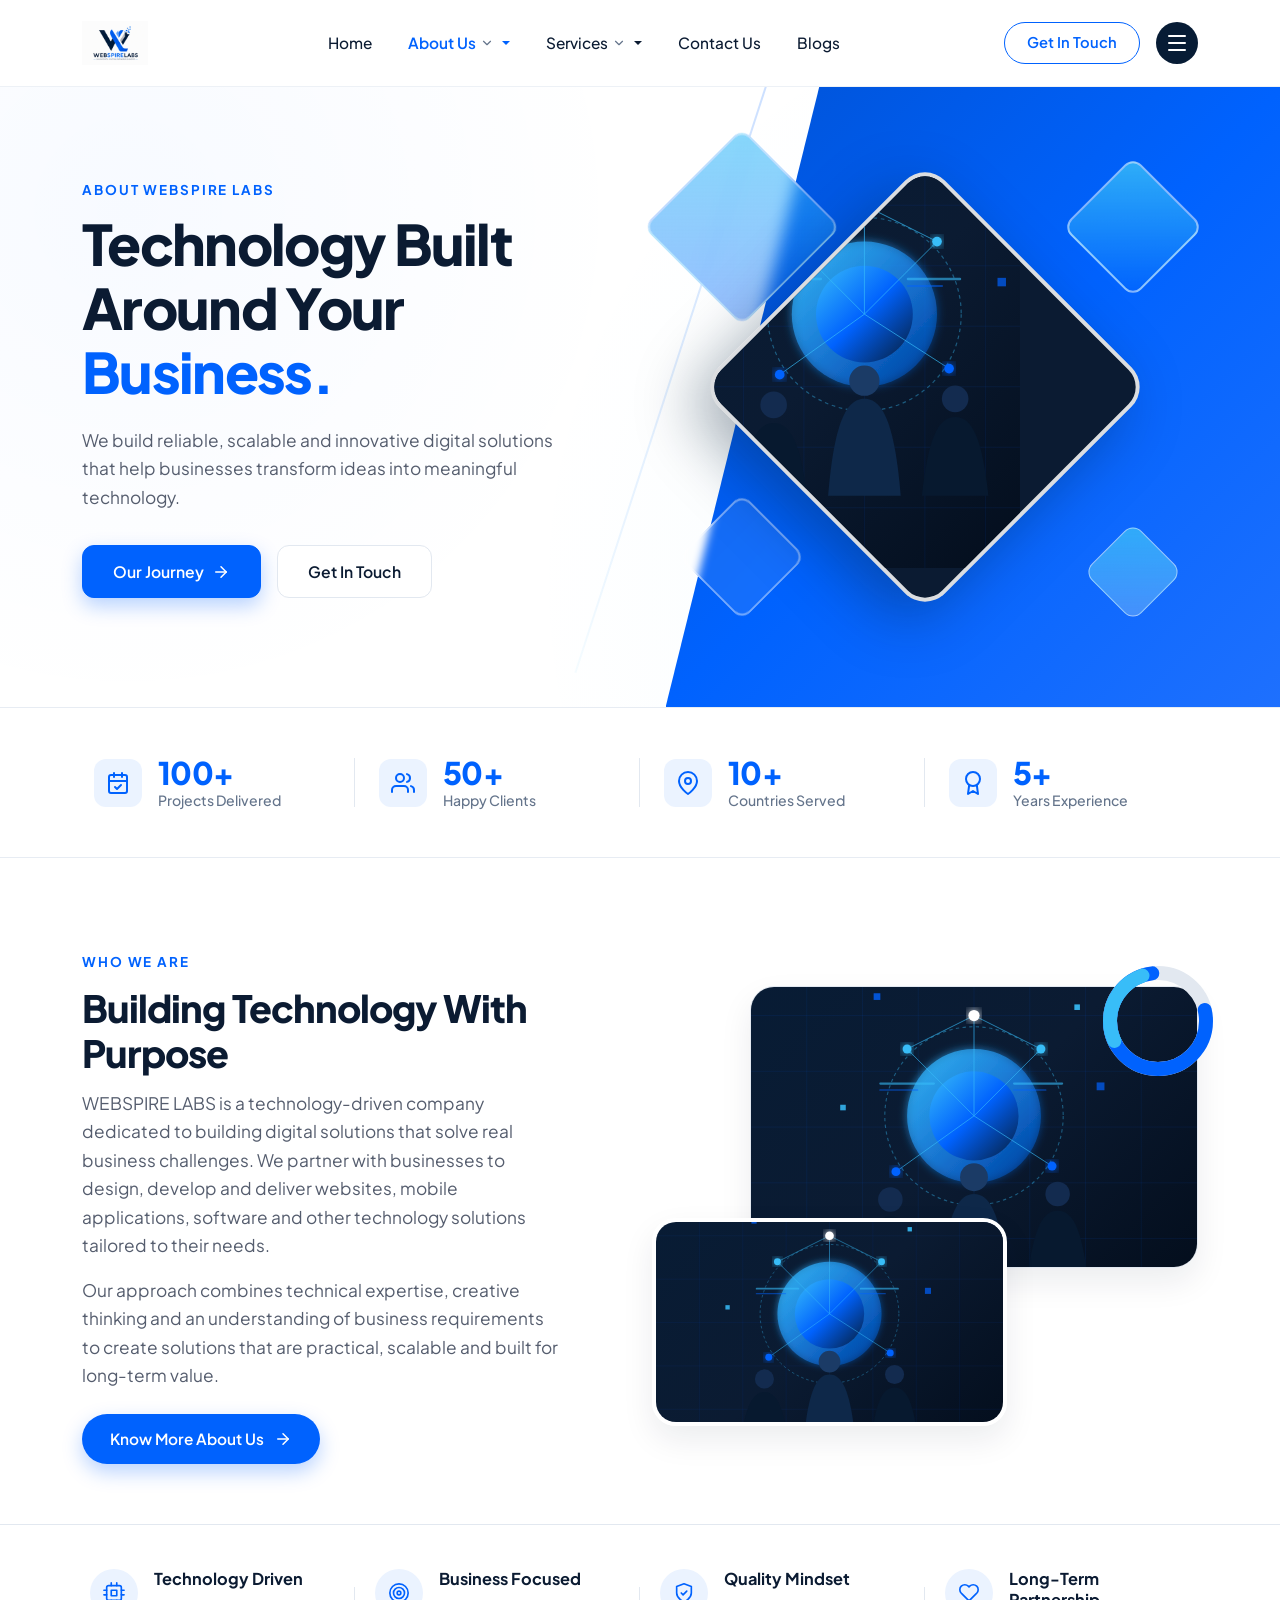
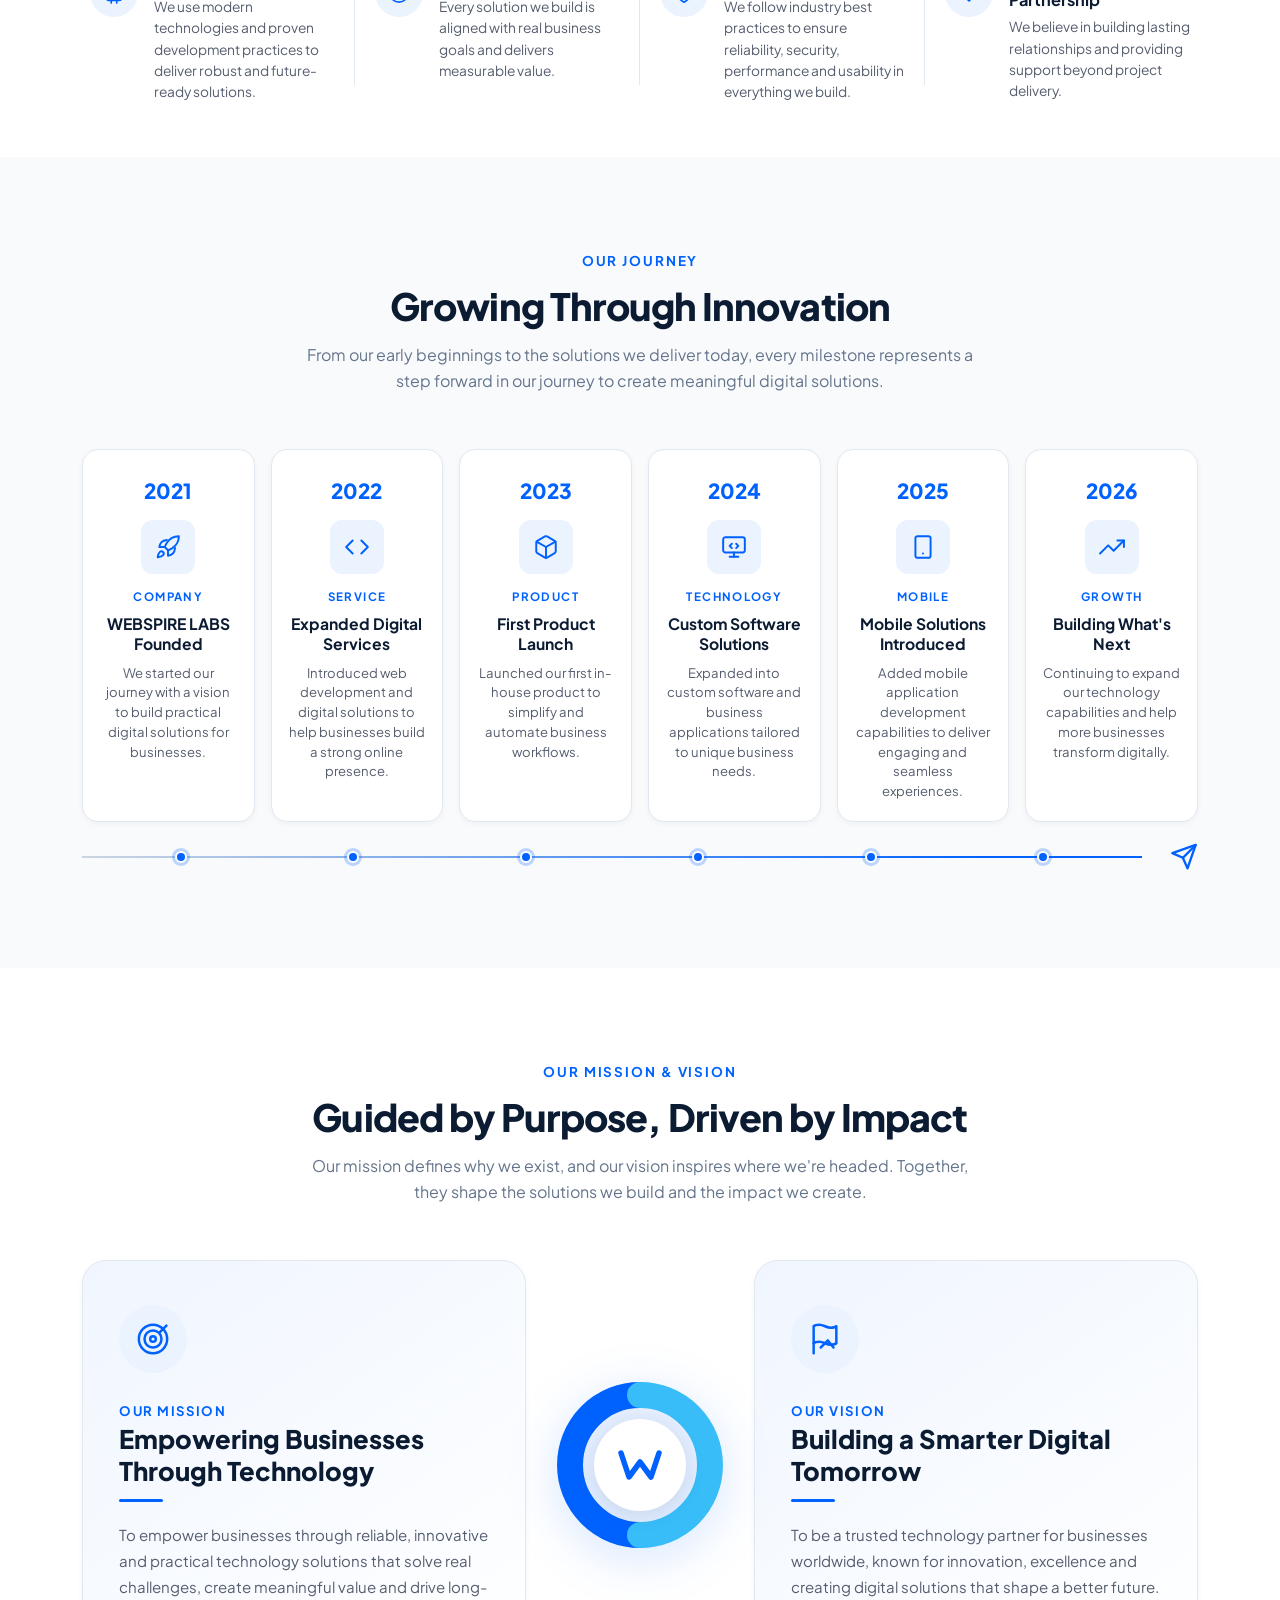
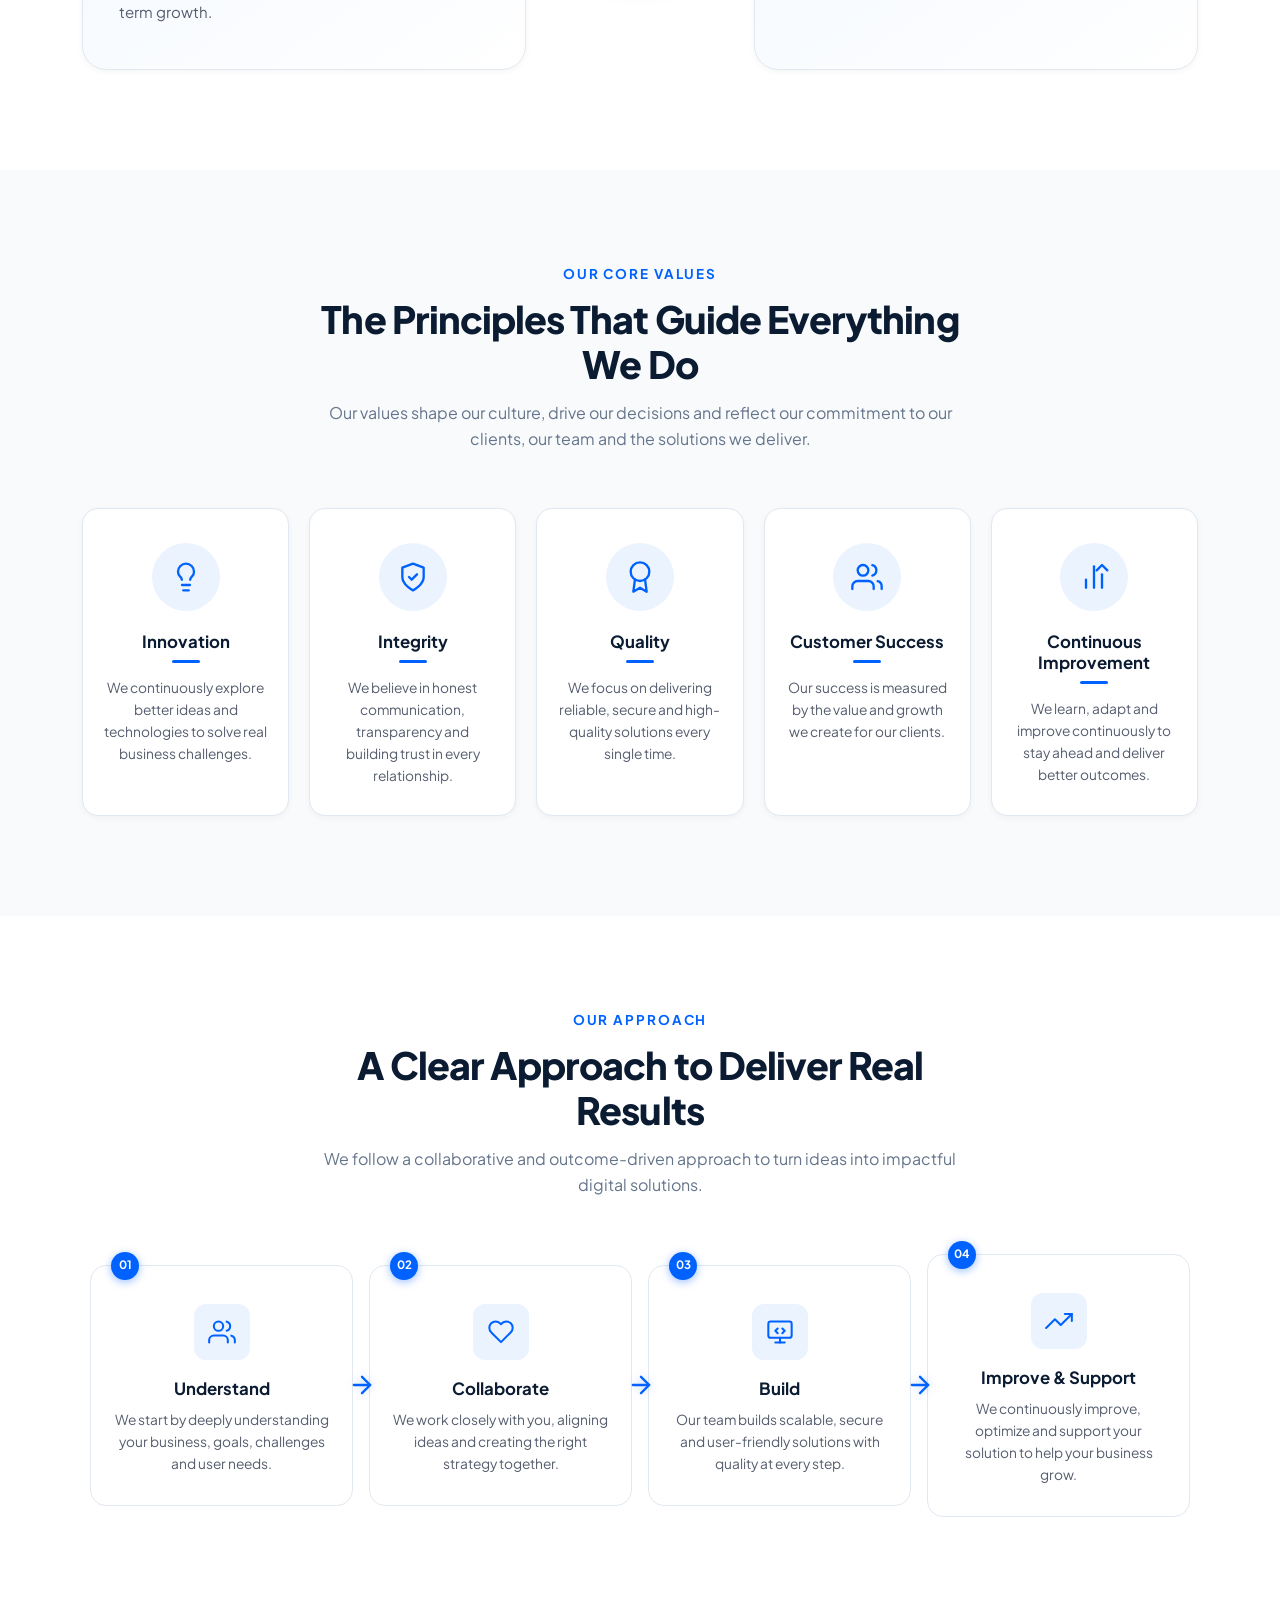
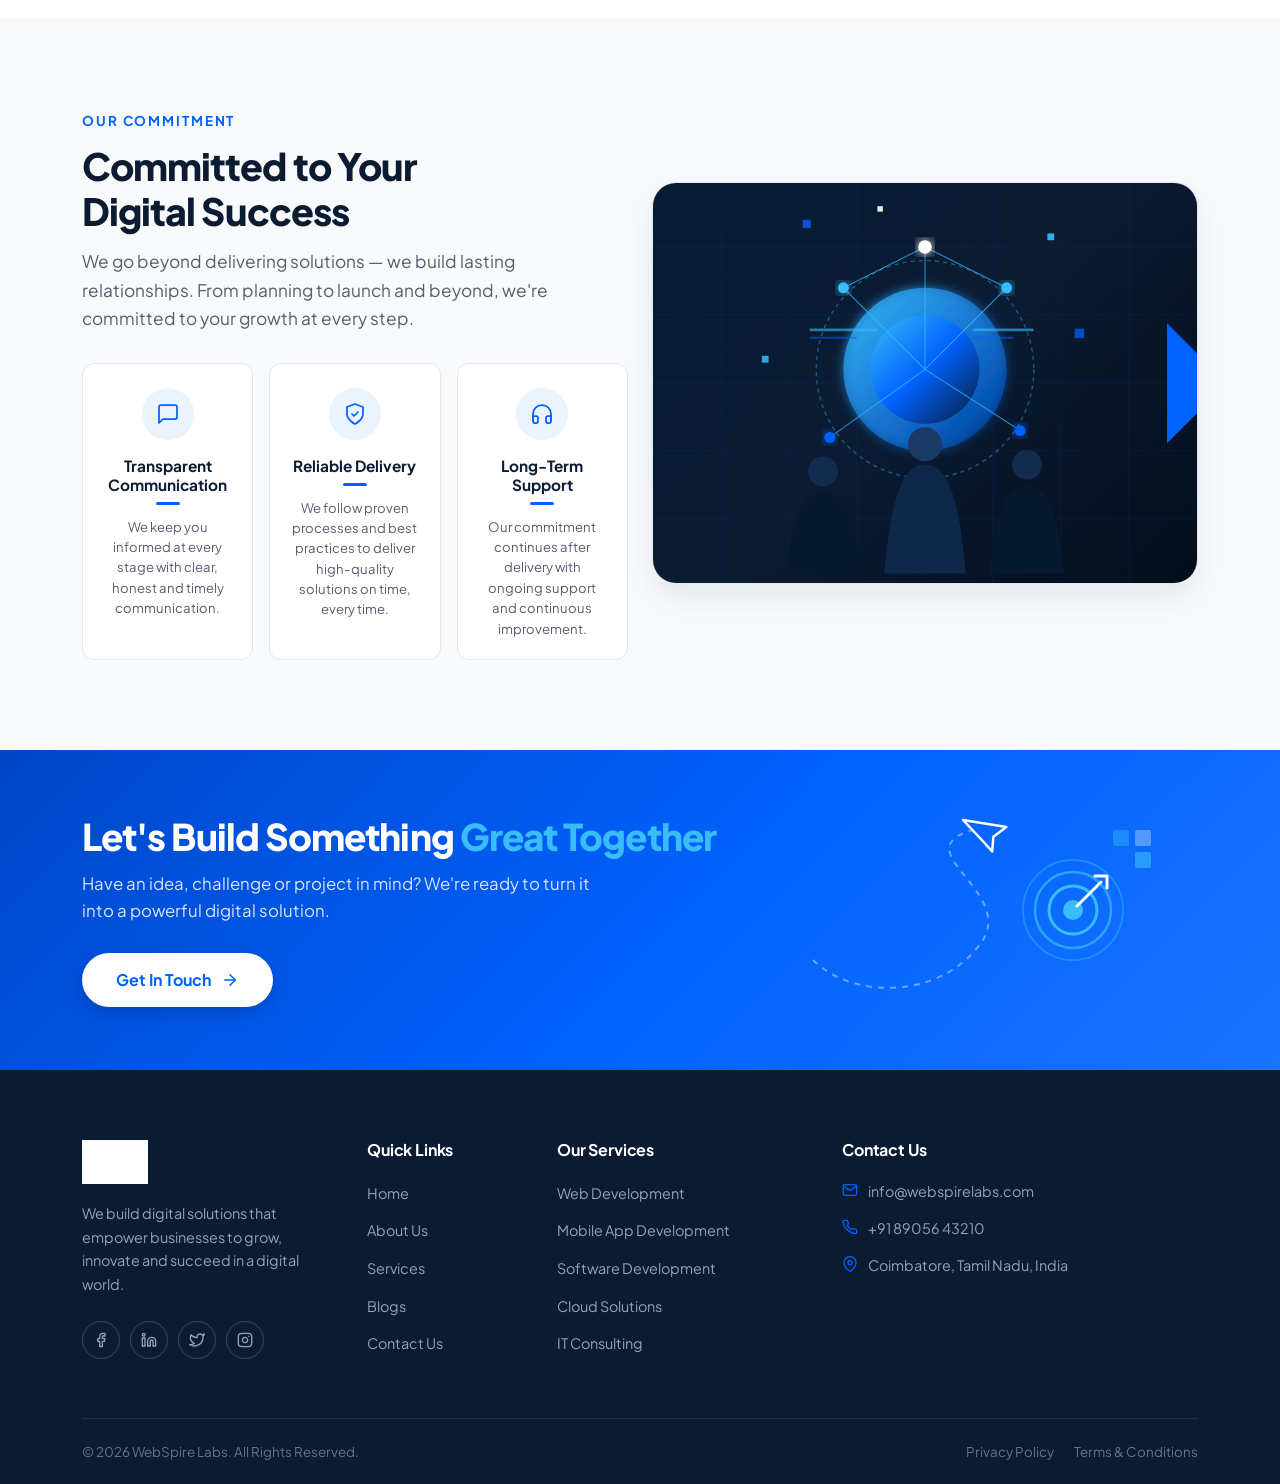
==== about.html @ e703b4af "Home and About us page" ====
<!DOCTYPE html>
<html lang="en">
<head>
  <!-- Character Encoding & Viewport -->
  <meta charset="UTF-8">
  <meta name="viewport" content="width=device-width, initial-scale=1.0">
  <meta http-equiv="X-UA-Compatible" content="IE=edge">

  <!-- Primary SEO Meta Tags -->
  <title>About Us | WebSpire Labs — Technology Built Around Your Business</title>
  <meta name="title" content="About Us | WebSpire Labs — Technology Built Around Your Business">
  <meta name="description" content="Learn about WebSpire Labs — our story, journey, mission, core values, and approach to building reliable, scalable and innovative digital solutions for businesses worldwide.">
  <meta name="keywords" content="About WebSpire Labs, IT company, software development team, technology partner, digital solutions, WebSpire Labs story, mission, core values">
  <meta name="author" content="WebSpire Labs">
  <meta name="robots" content="index, follow">
  <link rel="canonical" href="https://www.webspirelabs.com/about.html">

  <!-- Open Graph / Facebook -->
  <meta property="og:type" content="website">
  <meta property="og:url" content="https://www.webspirelabs.com/about.html">
  <meta property="og:title" content="About Us | WebSpire Labs — Technology Built Around Your Business">
  <meta property="og:description" content="We build reliable, scalable and innovative digital solutions that help businesses transform ideas into meaningful technology.">
  <meta property="og:image" content="asstes/logo.jpg">

  <!-- Twitter Card -->
  <meta name="twitter:card" content="summary_large_image">
  <meta name="twitter:url" content="https://www.webspirelabs.com/about.html">
  <meta name="twitter:title" content="About Us | WebSpire Labs — Technology Built Around Your Business">
  <meta name="twitter:description" content="We build reliable, scalable and innovative digital solutions that help businesses transform ideas into meaningful technology.">
  <meta name="twitter:image" content="asstes/logo.jpg">

  <!-- Favicon -->
  <link rel="icon" type="image/jpeg" href="asstes/logo.jpg">

  <!-- Google Fonts Preconnect & Stylesheet -->
  <link rel="preconnect" href="https://fonts.googleapis.com">
  <link rel="preconnect" href="https://fonts.gstatic.com" crossorigin>
  <link href="https://fonts.googleapis.com/css2?family=Plus+Jakarta+Sans:wght@400;500;600;700;800&display=swap" rel="stylesheet">

  <!-- Bootstrap 5 CSS CDN -->
  <link href="https://cdn.jsdelivr.net/npm/bootstrap@5.3.3/dist/css/bootstrap.min.css" rel="stylesheet" integrity="sha384-QWTKZyjpPEjISv5WaRU9OFeRpok6YctnYmDr5pNlyT2bRjXh0JMhjY6hW+ALEwIH" crossorigin="anonymous">

  <!-- Custom Stylesheet -->
  <link rel="stylesheet" href="css/style.css">

  <!-- Schema.org JSON-LD Structured Data for SEO -->
  <script type="application/ld+json">
  {
    "@context": "https://schema.org",
    "@type": "AboutPage",
    "name": "About WebSpire Labs",
    "url": "https://www.webspirelabs.com/about.html",
    "description": "Learn about WebSpire Labs — our journey, mission, values, and approach to building scalable digital solutions.",
    "mainEntity": {
      "@type": "Organization",
      "name": "WebSpire Labs",
      "url": "https://www.webspirelabs.com",
      "logo": "asstes/logo.jpg",
      "slogan": "Building Digital Solutions, Empowering Businesses",
      "foundingDate": "2021"
    }
  }
  </script>
</head>
<body>

  <!-- Accessibility Skip Link -->
  <a href="#main-content" class="skip-to-content">Skip to main content</a>

  <!-- ==========================================================================
       Header & Navigation Bar (Common)
       ========================================================================== -->
  <header class="header-navbar">
    <div class="container">
      <nav class="navbar navbar-expand-lg p-0" aria-label="Main Navigation">
        
        <!-- Brand Logo -->
        <a class="navbar-brand brand-logo-container" href="index.html" aria-label="WebSpire Labs Home">
          <img src="asstes/logo.jpg" alt="WebSpire Labs - Building Digital Solutions, Empowering Businesses" class="brand-logo-img">
        </a>

        <!-- Mobile Toggler -->
        <button class="navbar-toggler d-lg-none border-0 p-1" type="button" data-bs-toggle="collapse" data-bs-target="#navbarMainContent" aria-controls="navbarMainContent" aria-expanded="false" aria-label="Toggle navigation">
          <span class="navbar-toggler-icon"></span>
        </button>

        <!-- Navbar Menu Items -->
        <div class="collapse navbar-collapse justify-content-center" id="navbarMainContent">
          <ul class="navbar-nav align-items-lg-center gap-lg-2 my-3 my-lg-0">
            <li class="nav-item">
              <a class="nav-link nav-link-custom" href="index.html">Home</a>
            </li>
            <li class="nav-item dropdown">
              <a class="nav-link nav-link-custom dropdown-toggle active" aria-current="page" href="#" id="aboutDropdown" role="button" data-bs-toggle="dropdown" aria-expanded="false">
                About Us
                <svg class="nav-dropdown-chevron" viewBox="0 0 24 24" fill="none" stroke-width="2" stroke-linecap="round" stroke-linejoin="round">
                  <polyline points="6 9 12 15 18 9"></polyline>
                </svg>
              </a>
              <ul class="dropdown-menu custom-dropdown-menu" aria-labelledby="aboutDropdown">
                <li><a class="dropdown-item custom-dropdown-item" href="#who-we-are">Who We Are</a></li>
                <li><a class="dropdown-item custom-dropdown-item" href="#our-journey">Our Journey</a></li>
                <li><a class="dropdown-item custom-dropdown-item" href="#mission-vision">Mission &amp; Vision</a></li>
                <li><a class="dropdown-item custom-dropdown-item" href="#core-values">Core Values</a></li>
                <li><a class="dropdown-item custom-dropdown-item" href="#our-approach">Our Approach</a></li>
                <li><a class="dropdown-item custom-dropdown-item" href="#our-commitment">Our Commitment</a></li>
              </ul>
            </li>
            <li class="nav-item dropdown">
              <a class="nav-link nav-link-custom dropdown-toggle" href="#" id="servicesDropdown" role="button" data-bs-toggle="dropdown" aria-expanded="false">
                Services
                <svg class="nav-dropdown-chevron" viewBox="0 0 24 24" fill="none" stroke-width="2" stroke-linecap="round" stroke-linejoin="round">
                  <polyline points="6 9 12 15 18 9"></polyline>
                </svg>
              </a>
              <ul class="dropdown-menu custom-dropdown-menu" aria-labelledby="servicesDropdown">
                <li><a class="dropdown-item custom-dropdown-item" href="index.html#services">Web Development</a></li>
                <li><a class="dropdown-item custom-dropdown-item" href="index.html#services">Mobile App Development</a></li>
                <li><a class="dropdown-item custom-dropdown-item" href="index.html#services">Software Development</a></li>
                <li><a class="dropdown-item custom-dropdown-item" href="index.html#services">Cloud Solutions</a></li>
                <li><a class="dropdown-item custom-dropdown-item" href="index.html#services">IT Consulting</a></li>
                <li><a class="dropdown-item custom-dropdown-item" href="index.html#services">Maintenance &amp; Support</a></li>
              </ul>
            </li>
            <li class="nav-item">
              <a class="nav-link nav-link-custom" href="index.html#contact">Contact Us</a>
            </li>
            <li class="nav-item">
              <a class="nav-link nav-link-custom" href="index.html#our-work">Blogs</a>
            </li>
          </ul>
        </div>

        <!-- Header Actions (Right) -->
        <div class="d-none d-lg-flex align-items-center gap-3">
          <a href="#about-cta" class="btn-nav-outline" id="headerCtaBtn">Get In Touch</a>
          <button class="btn-nav-hamburger" type="button" aria-label="Toggle Side Menu" title="Menu">
            <span></span>
            <span></span>
            <span></span>
          </button>
        </div>

      </nav>
    </div>
  </header>

  <!-- ==========================================================================
       Main Content Landmark
       ========================================================================== -->
  <main id="main-content">

    <!-- ==========================================================================
         Section 01: About Hero (image4.png)
         ========================================================================== -->
    <section class="hero-section" id="about-hero" aria-labelledby="about-hero-title">
      <!-- Angled Blue Polygon Graphic Backdrop (Right) -->
      <div class="hero-bg-accent" aria-hidden="true"></div>
      <div class="hero-bg-grid" aria-hidden="true"></div>
      <div class="hero-diagonal-line" aria-hidden="true"></div>

      <div class="container hero-content">
        <div class="row align-items-center gy-5">
          
          <!-- Left Column: Typography & CTAs -->
          <div class="col-lg-6">
            <span class="section-eyebrow">ABOUT WEBSPIRE LABS</span>
            <h1 class="hero-headline" id="about-hero-title">
              Technology Built<br>
              Around Your<br>
              <span class="highlight-blue">Business.</span>
            </h1>

            <p class="hero-description">
              We build reliable, scalable and innovative digital solutions that help businesses transform ideas into meaningful technology.
            </p>

            <div class="hero-cta-group">
              <a href="#our-journey" class="btn-primary-hero" id="heroJourneyBtn">
                Our Journey
                <svg class="ms-2" width="18" height="18" viewBox="0 0 24 24" fill="none" stroke="currentColor" stroke-width="2" stroke-linecap="round" stroke-linejoin="round" aria-hidden="true">
                  <line x1="5" y1="12" x2="19" y2="12"></line>
                  <polyline points="12 5 19 12 12 19"></polyline>
                </svg>
              </a>
              <a href="#about-cta" class="btn-secondary-hero" id="heroContactBtn">Get In Touch</a>
            </div>
          </div>

          <!-- Right Column: Geometric Diamond Visual Artwork -->
          <div class="col-lg-6">
            <div class="hero-visual-wrapper" aria-hidden="true">
              
              <!-- Floating Layered Diamond Accents -->
              <div class="accent-diamond accent-diamond-1"></div>
              <div class="accent-diamond accent-diamond-2"></div>
              <div class="accent-diamond accent-diamond-3"></div>
              <div class="accent-diamond accent-diamond-4"></div>

              <!-- Main Diamond Rotated Container (Placeholder Image) -->
              <div class="diamond-image-frame">
                <img 
                  src="asstes/hero-placeholder.svg" 
                  alt="WebSpire Labs team reviewing analytics and developing technology solutions" 
                  class="diamond-image-inner"
                  width="500" 
                  height="500"
                  loading="eager"
                >
              </div>

            </div>
          </div>

        </div>
      </div>
    </section>

    <!-- ==========================================================================
         Stats Counter Strip (Below Hero)
         ========================================================================== -->
    <section class="stats-section" id="stats" aria-label="Key Performance Metrics">
      <div class="container">
        <div class="stats-grid">
          
          <!-- Stat 1: Projects Delivered -->
          <div class="stat-card-item">
            <div class="stat-icon-wrap" aria-hidden="true">
              <svg viewBox="0 0 24 24" fill="none" stroke="currentColor" stroke-linecap="round" stroke-linejoin="round">
                <rect x="3" y="4" width="18" height="18" rx="2" ry="2"></rect>
                <line x1="16" y1="2" x2="16" y2="6"></line>
                <line x1="8" y1="2" x2="8" y2="6"></line>
                <line x1="3" y1="10" x2="21" y2="10"></line>
                <path d="M9 16l2 2 4-4"></path>
              </svg>
            </div>
            <div>
              <div class="stat-number" data-target="100" data-suffix="+">100+</div>
              <p class="stat-label">Projects Delivered</p>
            </div>
          </div>

          <!-- Stat 2: Happy Clients -->
          <div class="stat-card-item">
            <div class="stat-icon-wrap" aria-hidden="true">
              <svg viewBox="0 0 24 24" fill="none" stroke="currentColor" stroke-linecap="round" stroke-linejoin="round">
                <path d="M17 21v-2a4 4 0 0 0-4-4H5a4 4 0 0 0-4 4v2"></path>
                <circle cx="9" cy="7" r="4"></circle>
                <path d="M23 21v-2a4 4 0 0 0-3-3.87"></path>
                <path d="M16 3.13a4 4 0 0 1 0 7.75"></path>
              </svg>
            </div>
            <div>
              <div class="stat-number" data-target="50" data-suffix="+">50+</div>
              <p class="stat-label">Happy Clients</p>
            </div>
          </div>

          <!-- Stat 3: Countries Served -->
          <div class="stat-card-item">
            <div class="stat-icon-wrap" aria-hidden="true">
              <svg viewBox="0 0 24 24" fill="none" stroke="currentColor" stroke-linecap="round" stroke-linejoin="round">
                <path d="M21 10c0 7-9 13-9 13s-9-6-9-13a9 9 0 0 1 18 0z"></path>
                <circle cx="12" cy="10" r="3"></circle>
              </svg>
            </div>
            <div>
              <div class="stat-number" data-target="10" data-suffix="+">10+</div>
              <p class="stat-label">Countries Served</p>
            </div>
          </div>

          <!-- Stat 4: Years Experience -->
          <div class="stat-card-item">
            <div class="stat-icon-wrap" aria-hidden="true">
              <svg viewBox="0 0 24 24" fill="none" stroke="currentColor" stroke-linecap="round" stroke-linejoin="round">
                <circle cx="12" cy="8" r="7"></circle>
                <polyline points="8.21 13.89 7 23 12 20 17 23 15.79 13.88"></polyline>
              </svg>
            </div>
            <div>
              <div class="stat-number" data-target="5" data-suffix="+">5+</div>
              <p class="stat-label">Years Experience</p>
            </div>
          </div>

        </div>
      </div>
    </section>

    <!-- ==========================================================================
         Section 02: Who We Are (image5.png - Top)
         ========================================================================== -->
    <section class="who-we-are-section" id="who-we-are" aria-labelledby="who-we-are-title">
      <div class="container">
        <div class="row align-items-center gy-5">
          
          <!-- Left Column: Content -->
          <div class="col-lg-6">
            <span class="section-eyebrow">WHO WE ARE</span>
            <h2 class="section-title" id="who-we-are-title">
              Building Technology With <span class="highlight-blue">Purpose</span>
            </h2>
            <p class="hero-description mb-3">
              WEBSPIRE LABS is a technology-driven company dedicated to building digital solutions that solve real business challenges. We partner with businesses to design, develop and deliver websites, mobile applications, software and other technology solutions tailored to their needs.
            </p>
            <p class="hero-description mb-4">
              Our approach combines technical expertise, creative thinking and an understanding of business requirements to create solutions that are practical, scalable and built for long-term value.
            </p>
            <a href="#our-journey" class="btn-feature-primary" id="knowMoreBtn">
              Know More About Us
              <svg viewBox="0 0 24 24" fill="none" stroke="currentColor" stroke-linecap="round" stroke-linejoin="round" aria-hidden="true">
                <line x1="5" y1="12" x2="19" y2="12"></line>
                <polyline points="12 5 19 12 12 19"></polyline>
              </svg>
            </a>
          </div>

          <!-- Right Column: Dual Overlapping Image Collage -->
          <div class="col-lg-6">
            <div class="who-img-collage">
              
              <!-- Floating Donut Ring SVG Accent -->
              <div class="who-donut-ring" aria-hidden="true">
                <svg viewBox="0 0 120 120" fill="none" xmlns="http://www.w3.org/2000/svg">
                  <circle cx="60" cy="60" r="48" stroke="#E2E8F0" stroke-width="14"/>
                  <circle cx="60" cy="60" r="48" stroke="#0062FE" stroke-width="14" stroke-dasharray="240 70" stroke-dashoffset="20" stroke-linecap="round"/>
                  <circle cx="60" cy="60" r="48" stroke="#38BDF8" stroke-width="14" stroke-dasharray="80 230" stroke-dashoffset="180" stroke-linecap="round"/>
                </svg>
              </div>

              <!-- Main Image Placeholder -->
              <div class="who-img-main">
                <img src="asstes/hero-placeholder.svg" alt="WebSpire Labs software development team collaboration" loading="lazy" width="500" height="280">
              </div>

              <!-- Secondary Overlapping Image Placeholder -->
              <div class="who-img-secondary">
                <img src="asstes/hero-placeholder.svg" alt="Developer coding responsive application interfaces" loading="lazy" width="380" height="200">
              </div>

            </div>
          </div>

        </div>
      </div>
    </section>

    <!-- ==========================================================================
         Section 04: What We Do (Inline Feature Strip — image5.png)
         ========================================================================== -->
    <section class="what-we-do-strip" id="what-we-do" aria-label="Core Capabilities">
      <div class="container">
        <div class="wwdo-grid">
          
          <!-- Item 1: Technology Driven -->
          <div class="wwdo-item">
            <div class="wwdo-icon-wrap" aria-hidden="true">
              <!-- Chip / CPU SVG -->
              <svg viewBox="0 0 24 24" fill="none" stroke="currentColor" stroke-linecap="round" stroke-linejoin="round">
                <rect x="4" y="4" width="16" height="16" rx="2" ry="2"></rect>
                <rect x="9" y="9" width="6" height="6"></rect>
                <line x1="9" y1="1" x2="9" y2="4"></line>
                <line x1="15" y1="1" x2="15" y2="4"></line>
                <line x1="9" y1="20" x2="9" y2="23"></line>
                <line x1="15" y1="20" x2="15" y2="23"></line>
                <line x1="20" y1="9" x2="23" y2="9"></line>
                <line x1="20" y1="14" x2="23" y2="14"></line>
                <line x1="1" y1="9" x2="4" y2="9"></line>
                <line x1="1" y1="14" x2="4" y2="14"></line>
              </svg>
            </div>
            <div>
              <h3 class="wwdo-title">Technology Driven</h3>
              <p class="wwdo-desc">We use modern technologies and proven development practices to deliver robust and future-ready solutions.</p>
            </div>
          </div>

          <!-- Item 2: Business Focused -->
          <div class="wwdo-item">
            <div class="wwdo-icon-wrap" aria-hidden="true">
              <!-- Target / Bullseye SVG -->
              <svg viewBox="0 0 24 24" fill="none" stroke="currentColor" stroke-linecap="round" stroke-linejoin="round">
                <circle cx="12" cy="12" r="10"></circle>
                <circle cx="12" cy="12" r="6"></circle>
                <circle cx="12" cy="12" r="2"></circle>
              </svg>
            </div>
            <div>
              <h3 class="wwdo-title">Business Focused</h3>
              <p class="wwdo-desc">Every solution we build is aligned with real business goals and delivers measurable value.</p>
            </div>
          </div>

          <!-- Item 3: Quality Mindset -->
          <div class="wwdo-item">
            <div class="wwdo-icon-wrap" aria-hidden="true">
              <!-- Shield Check SVG -->
              <svg viewBox="0 0 24 24" fill="none" stroke="currentColor" stroke-linecap="round" stroke-linejoin="round">
                <path d="M12 22s8-4 8-10V5l-8-3-8 3v7c0 6 8 10 8 10z"></path>
                <polyline points="9 12 11 14 15 10"></polyline>
              </svg>
            </div>
            <div>
              <h3 class="wwdo-title">Quality Mindset</h3>
              <p class="wwdo-desc">We follow industry best practices to ensure reliability, security, performance and usability in everything we build.</p>
            </div>
          </div>

          <!-- Item 4: Long-Term Partnership -->
          <div class="wwdo-item">
            <div class="wwdo-icon-wrap" aria-hidden="true">
              <!-- Handshake SVG -->
              <svg viewBox="0 0 24 24" fill="none" stroke="currentColor" stroke-linecap="round" stroke-linejoin="round">
                <path d="M20.42 4.58a5.4 5.4 0 0 0-7.65 0l-.77.78-.77-.78a5.4 5.4 0 0 0-7.65 7.65l.77.78L12 20.67l7.65-7.66.77-.78a5.4 5.4 0 0 0 0-7.65z"></path>
              </svg>
            </div>
            <div>
              <h3 class="wwdo-title">Long-Term Partnership</h3>
              <p class="wwdo-desc">We believe in building lasting relationships and providing support beyond project delivery.</p>
            </div>
          </div>

        </div>
      </div>
    </section>

    <!-- ==========================================================================
         Section 03: Our Journey / Timeline (image5.png - Bottom)
         ========================================================================== -->
    <section class="journey-section" id="our-journey" aria-labelledby="journey-title">
      <div class="container">
        
        <!-- Header -->
        <div class="section-header">
          <span class="section-eyebrow">OUR JOURNEY</span>
          <h2 class="section-title" id="journey-title">
            Growing Through <span class="highlight-blue">Innovation</span>
          </h2>
          <p class="section-subtitle">
            From our early beginnings to the solutions we deliver today, every milestone represents a step forward in our journey to create meaningful digital solutions.
          </p>
        </div>

        <!-- 6 Milestone Cards Grid -->
        <div class="journey-timeline-grid">

          <!-- Card 1: 2021 -->
          <div class="timeline-card">
            <div class="timeline-year">2021</div>
            <div class="timeline-icon-box" aria-hidden="true">
              <!-- Rocket Icon -->
              <svg viewBox="0 0 24 24" fill="none" stroke="currentColor" stroke-linecap="round" stroke-linejoin="round">
                <path d="M4.5 16.5c-1.5 1.26-2 5-2 5s3.74-.5 5-2c.71-.84.7-2.13-.09-2.91a2.18 2.18 0 0 0-2.91-.09z"></path>
                <path d="M12 15l-3-3a22 22 0 0 1 2-3.95A12.88 12.88 0 0 1 22 2c0 2.72-.78 7.5-6 11a22.35 22.35 0 0 1-4 2z"></path>
                <path d="M9 12H4s.55-3.03 2-4.5c1.62-1.63 5-2 5-2"></path>
                <path d="M12 15v5s3.03-.55 4.5-2c1.63-1.62 2-5 2-5"></path>
              </svg>
            </div>
            <span class="timeline-category">COMPANY</span>
            <h3 class="timeline-title">WEBSPIRE LABS Founded</h3>
            <p class="timeline-desc">We started our journey with a vision to build practical digital solutions for businesses.</p>
          </div>

          <!-- Card 2: 2022 -->
          <div class="timeline-card">
            <div class="timeline-year">2022</div>
            <div class="timeline-icon-box" aria-hidden="true">
              <!-- Code Tag Icon -->
              <svg viewBox="0 0 24 24" fill="none" stroke="currentColor" stroke-linecap="round" stroke-linejoin="round">
                <polyline points="16 18 22 12 16 6"></polyline>
                <polyline points="8 6 2 12 8 18"></polyline>
              </svg>
            </div>
            <span class="timeline-category">SERVICE</span>
            <h3 class="timeline-title">Expanded Digital Services</h3>
            <p class="timeline-desc">Introduced web development and digital solutions to help businesses build a strong online presence.</p>
          </div>

          <!-- Card 3: 2023 -->
          <div class="timeline-card">
            <div class="timeline-year">2023</div>
            <div class="timeline-icon-box" aria-hidden="true">
              <!-- Product Box Icon -->
              <svg viewBox="0 0 24 24" fill="none" stroke="currentColor" stroke-linecap="round" stroke-linejoin="round">
                <path d="M21 16V8a2 2 0 0 0-1-1.73l-7-4a2 2 0 0 0-2 0l-7 4A2 2 0 0 0 3 8v8a2 2 0 0 0 1 1.73l7 4a2 2 0 0 0 2 0l7-4A2 2 0 0 0 21 16z"></path>
                <polyline points="3.27 6.96 12 12.01 20.73 6.96"></polyline>
                <line x1="12" y1="22.08" x2="12" y2="12"></line>
              </svg>
            </div>
            <span class="timeline-category">PRODUCT</span>
            <h3 class="timeline-title">First Product Launch</h3>
            <p class="timeline-desc">Launched our first in-house product to simplify and automate business workflows.</p>
          </div>

          <!-- Card 4: 2024 -->
          <div class="timeline-card">
            <div class="timeline-year">2024</div>
            <div class="timeline-icon-box" aria-hidden="true">
              <!-- Custom Software / Laptop Code Icon -->
              <svg viewBox="0 0 24 24" fill="none" stroke="currentColor" stroke-linecap="round" stroke-linejoin="round">
                <rect x="2" y="3" width="20" height="14" rx="2" ry="2"></rect>
                <line x1="8" y1="21" x2="16" y2="21"></line>
                <line x1="12" y1="17" x2="12" y2="21"></line>
                <polyline points="10 9 8 11 10 13"></polyline>
                <polyline points="14 9 16 11 14 13"></polyline>
              </svg>
            </div>
            <span class="timeline-category">TECHNOLOGY</span>
            <h3 class="timeline-title">Custom Software Solutions</h3>
            <p class="timeline-desc">Expanded into custom software and business applications tailored to unique business needs.</p>
          </div>

          <!-- Card 5: 2025 -->
          <div class="timeline-card">
            <div class="timeline-year">2025</div>
            <div class="timeline-icon-box" aria-hidden="true">
              <!-- Mobile Phone Icon -->
              <svg viewBox="0 0 24 24" fill="none" stroke="currentColor" stroke-linecap="round" stroke-linejoin="round">
                <rect x="5" y="2" width="14" height="20" rx="2" ry="2"></rect>
                <line x1="12" y1="18" x2="12.01" y2="18"></line>
              </svg>
            </div>
            <span class="timeline-category">MOBILE</span>
            <h3 class="timeline-title">Mobile Solutions Introduced</h3>
            <p class="timeline-desc">Added mobile application development capabilities to deliver engaging and seamless experiences.</p>
          </div>

          <!-- Card 6: 2026 -->
          <div class="timeline-card">
            <div class="timeline-year">2026</div>
            <div class="timeline-icon-box" aria-hidden="true">
              <!-- Growth Chart Icon -->
              <svg viewBox="0 0 24 24" fill="none" stroke="currentColor" stroke-linecap="round" stroke-linejoin="round">
                <polyline points="23 6 13.5 15.5 8.5 10.5 1 18"></polyline>
                <polyline points="17 6 23 6 23 12"></polyline>
              </svg>
            </div>
            <span class="timeline-category">GROWTH</span>
            <h3 class="timeline-title">Building What's Next</h3>
            <p class="timeline-desc">Continuing to expand our technology capabilities and help more businesses transform digitally.</p>
          </div>

        </div>

        <!-- Horizontal Timeline Track with 6 Node Dots & End Paper Plane -->
        <div class="timeline-track-wrap" aria-hidden="true">
          <div class="timeline-track-line">
            <span class="timeline-node"></span>
            <span class="timeline-node"></span>
            <span class="timeline-node"></span>
            <span class="timeline-node"></span>
            <span class="timeline-node"></span>
            <span class="timeline-node"></span>
          </div>
          <div class="timeline-paper-plane">
            <svg viewBox="0 0 24 24" stroke-linecap="round" stroke-linejoin="round">
              <line x1="22" y1="2" x2="11" y2="13"></line>
              <polygon points="22 2 15 22 11 13 2 9 22 2"></polygon>
            </svg>
          </div>
        </div>

      </div>
    </section>

    <!-- ==========================================================================
         Section 05: Mission & Vision (image7.png)
         ========================================================================== -->
    <section class="mission-vision-section" id="mission-vision" aria-labelledby="mv-title">
      <div class="container">
        
        <!-- Header -->
        <div class="section-header">
          <span class="section-eyebrow">OUR MISSION &amp; VISION</span>
          <h2 class="section-title" id="mv-title">
            Guided by Purpose, <span class="highlight-blue">Driven by Impact</span>
          </h2>
          <p class="section-subtitle">
            Our mission defines why we exist, and our vision inspires where we're headed. Together, they shape the solutions we build and the impact we create.
          </p>
        </div>

        <!-- 2 Panels with Center Floating Donut W Emblem -->
        <div class="mv-panels-wrapper">
          
          <!-- Left Panel: Our Mission -->
          <div class="mv-panel">
            <div class="mv-panel-icon" aria-hidden="true">
              <!-- Target with Arrow SVG -->
              <svg viewBox="0 0 24 24" fill="none" stroke="currentColor" stroke-linecap="round" stroke-linejoin="round">
                <circle cx="12" cy="12" r="10"></circle>
                <circle cx="12" cy="12" r="6"></circle>
                <circle cx="12" cy="12" r="2"></circle>
                <line x1="16.5" y1="7.5" x2="21.5" y2="2.5"></line>
              </svg>
            </div>
            <span class="mv-eyebrow">OUR MISSION</span>
            <h3 class="mv-title">Empowering Businesses Through Technology</h3>
            <div class="mv-title-underline"></div>
            <p class="mv-desc">
              To empower businesses through reliable, innovative and practical technology solutions that solve real challenges, create meaningful value and drive long-term growth.
            </p>
          </div>

          <!-- Center Emblem: Dual-Color Donut Ring with W Monogram -->
          <div class="mv-center-donut" aria-hidden="true">
            <svg class="mv-donut-svg" viewBox="0 0 170 170" fill="none" xmlns="http://www.w3.org/2000/svg">
              <!-- Left Arc: Royal Blue -->
              <path d="M85 15 A 70 70 0 0 0 85 155" stroke="#0062FE" stroke-width="26" stroke-linecap="round"/>
              <!-- Right Arc: Cyan Light Blue -->
              <path d="M85 155 A 70 70 0 0 0 85 15" stroke="#38BDF8" stroke-width="26" stroke-linecap="round"/>
              <!-- Center White Circle -->
              <circle cx="85" cy="85" r="46" fill="#FFFFFF" filter="drop-shadow(0 4px 10px rgba(0,0,0,0.08))"/>
              <!-- W Monogram in Center -->
              <path d="M66 73 L74 97 L85 82 L96 97 L104 73" stroke="#0062FE" stroke-width="5.5" stroke-linecap="round" stroke-linejoin="round"/>
            </svg>
          </div>

          <!-- Right Panel: Our Vision -->
          <div class="mv-panel">
            <div class="mv-panel-icon" aria-hidden="true">
              <!-- Mountain Peak Flag SVG -->
              <svg viewBox="0 0 24 24" fill="none" stroke="currentColor" stroke-linecap="round" stroke-linejoin="round">
                <path d="M4 15s1-1 4-1 5 2 8 2 4-1 4-1V3s-1 1-4 1-5-2-8-2-4 1-4 1z"></path>
                <line x1="4" y1="22" x2="4" y2="15"></line>
                <polyline points="9 18 14 13 18 18"></polyline>
              </svg>
            </div>
            <span class="mv-eyebrow">OUR VISION</span>
            <h3 class="mv-title">Building a Smarter Digital Tomorrow</h3>
            <div class="mv-title-underline"></div>
            <p class="mv-desc">
              To be a trusted technology partner for businesses worldwide, known for innovation, excellence and creating digital solutions that shape a better future.
            </p>
          </div>

        </div>

      </div>
    </section>

    <!-- ==========================================================================
         Section 06: Core Values (image6.png - Top)
         ========================================================================== -->
    <section class="core-values-section" id="core-values" aria-labelledby="values-title">
      <div class="container">
        
        <!-- Header -->
        <div class="section-header">
          <span class="section-eyebrow">OUR CORE VALUES</span>
          <h2 class="section-title" id="values-title">
            The Principles That Guide <span class="highlight-blue">Everything We Do</span>
          </h2>
          <p class="section-subtitle">
            Our values shape our culture, drive our decisions and reflect our commitment to our clients, our team and the solutions we deliver.
          </p>
        </div>

        <!-- 5 Values Cards Grid -->
        <div class="values-grid">

          <!-- Value 1: Innovation -->
          <article class="value-card">
            <div class="value-icon-wrap" aria-hidden="true">
              <!-- Lightbulb Sparkle Icon -->
              <svg viewBox="0 0 24 24" fill="none" stroke="currentColor" stroke-linecap="round" stroke-linejoin="round">
                <line x1="9" y1="18" x2="15" y2="18"></line>
                <line x1="10" y1="22" x2="14" y2="22"></line>
                <path d="M15.09 14c.18-.98.65-1.74 1.41-2.5A4.65 4.65 0 0 0 18 8 6 6 0 0 0 6 8c0 1 .23 2.23 1.5 3.5A4.61 4.61 0 0 1 8.91 14"></path>
              </svg>
            </div>
            <h3 class="value-title">Innovation</h3>
            <div class="value-title-underline"></div>
            <p class="value-desc">We continuously explore better ideas and technologies to solve real business challenges.</p>
          </article>

          <!-- Value 2: Integrity -->
          <article class="value-card">
            <div class="value-icon-wrap" aria-hidden="true">
              <!-- Shield Check Icon -->
              <svg viewBox="0 0 24 24" fill="none" stroke="currentColor" stroke-linecap="round" stroke-linejoin="round">
                <path d="M12 22s8-4 8-10V5l-8-3-8 3v7c0 6 8 10 8 10z"></path>
                <polyline points="9 12 11 14 15 10"></polyline>
              </svg>
            </div>
            <h3 class="value-title">Integrity</h3>
            <div class="value-title-underline"></div>
            <p class="value-desc">We believe in honest communication, transparency and building trust in every relationship.</p>
          </article>

          <!-- Value 3: Quality -->
          <article class="value-card">
            <div class="value-icon-wrap" aria-hidden="true">
              <!-- Award Ribbon Star Icon -->
              <svg viewBox="0 0 24 24" fill="none" stroke="currentColor" stroke-linecap="round" stroke-linejoin="round">
                <circle cx="12" cy="8" r="7"></circle>
                <polyline points="8.21 13.89 7 23 12 20 17 23 15.79 13.88"></polyline>
              </svg>
            </div>
            <h3 class="value-title">Quality</h3>
            <div class="value-title-underline"></div>
            <p class="value-desc">We focus on delivering reliable, secure and high-quality solutions every single time.</p>
          </article>

          <!-- Value 4: Customer Success -->
          <article class="value-card">
            <div class="value-icon-wrap" aria-hidden="true">
              <!-- Users Star Icon -->
              <svg viewBox="0 0 24 24" fill="none" stroke="currentColor" stroke-linecap="round" stroke-linejoin="round">
                <path d="M17 21v-2a4 4 0 0 0-4-4H5a4 4 0 0 0-4 4v2"></path>
                <circle cx="9" cy="7" r="4"></circle>
                <path d="M23 21v-2a4 4 0 0 0-3-3.87"></path>
                <path d="M16 3.13a4 4 0 0 1 0 7.75"></path>
              </svg>
            </div>
            <h3 class="value-title">Customer Success</h3>
            <div class="value-title-underline"></div>
            <p class="value-desc">Our success is measured by the value and growth we create for our clients.</p>
          </article>

          <!-- Value 5: Continuous Improvement -->
          <article class="value-card">
            <div class="value-icon-wrap" aria-hidden="true">
              <!-- Chart Arrow Up Icon -->
              <svg viewBox="0 0 24 24" fill="none" stroke="currentColor" stroke-linecap="round" stroke-linejoin="round">
                <line x1="18" y1="20" x2="18" y2="10"></line>
                <line x1="12" y1="20" x2="12" y2="4"></line>
                <line x1="6" y1="20" x2="6" y2="14"></line>
                <polyline points="14 7 18 3 22 7"></polyline>
              </svg>
            </div>
            <h3 class="value-title">Continuous Improvement</h3>
            <div class="value-title-underline"></div>
            <p class="value-desc">We learn, adapt and improve continuously to stay ahead and deliver better outcomes.</p>
          </article>

        </div>

      </div>
    </section>

    <!-- ==========================================================================
         Section 07: Our Approach (image6.png - Bottom)
         ========================================================================== -->
    <section class="approach-section" id="our-approach" aria-labelledby="approach-title">
      <div class="container">
        
        <!-- Header -->
        <div class="section-header">
          <span class="section-eyebrow">OUR APPROACH</span>
          <h2 class="section-title" id="approach-title">
            A Clear Approach to Deliver <span class="highlight-blue">Real Results</span>
          </h2>
          <p class="section-subtitle">
            We follow a collaborative and outcome-driven approach to turn ideas into impactful digital solutions.
          </p>
        </div>

        <!-- 4 Steps Grid with Filled Blue Step Badges & Connecting Arrows -->
        <div class="approach-grid">

          <!-- Step 1: Understand -->
          <div class="approach-card">
            <span class="approach-step-badge">01</span>
            <div class="approach-icon-box" aria-hidden="true">
              <svg viewBox="0 0 24 24" fill="none" stroke="currentColor" stroke-linecap="round" stroke-linejoin="round">
                <path d="M17 21v-2a4 4 0 0 0-4-4H5a4 4 0 0 0-4 4v2"></path>
                <circle cx="9" cy="7" r="4"></circle>
                <path d="M23 21v-2a4 4 0 0 0-3-3.87"></path>
                <path d="M16 3.13a4 4 0 0 1 0 7.75"></path>
              </svg>
            </div>
            <h3 class="approach-title">Understand</h3>
            <p class="approach-desc">We start by deeply understanding your business, goals, challenges and user needs.</p>
            <!-- Connecting Arrow -->
            <div class="approach-arrow" aria-hidden="true">
              <svg viewBox="0 0 24 24" fill="none" stroke="currentColor" stroke-linecap="round" stroke-linejoin="round">
                <line x1="5" y1="12" x2="19" y2="12"></line>
                <polyline points="12 5 19 12 12 19"></polyline>
              </svg>
            </div>
          </div>

          <!-- Step 2: Collaborate -->
          <div class="approach-card">
            <span class="approach-step-badge">02</span>
            <div class="approach-icon-box" aria-hidden="true">
              <svg viewBox="0 0 24 24" fill="none" stroke="currentColor" stroke-linecap="round" stroke-linejoin="round">
                <path d="M20.42 4.58a5.4 5.4 0 0 0-7.65 0l-.77.78-.77-.78a5.4 5.4 0 0 0-7.65 7.65l.77.78L12 20.67l7.65-7.66.77-.78a5.4 5.4 0 0 0 0-7.65z"></path>
              </svg>
            </div>
            <h3 class="approach-title">Collaborate</h3>
            <p class="approach-desc">We work closely with you, aligning ideas and creating the right strategy together.</p>
            <!-- Connecting Arrow -->
            <div class="approach-arrow" aria-hidden="true">
              <svg viewBox="0 0 24 24" fill="none" stroke="currentColor" stroke-linecap="round" stroke-linejoin="round">
                <line x1="5" y1="12" x2="19" y2="12"></line>
                <polyline points="12 5 19 12 12 19"></polyline>
              </svg>
            </div>
          </div>

          <!-- Step 3: Build -->
          <div class="approach-card">
            <span class="approach-step-badge">03</span>
            <div class="approach-icon-box" aria-hidden="true">
              <svg viewBox="0 0 24 24" fill="none" stroke="currentColor" stroke-linecap="round" stroke-linejoin="round">
                <rect x="2" y="3" width="20" height="14" rx="2" ry="2"></rect>
                <line x1="8" y1="21" x2="16" y2="21"></line>
                <line x1="12" y1="17" x2="12" y2="21"></line>
                <polyline points="10 9 8 11 10 13"></polyline>
                <polyline points="14 9 16 11 14 13"></polyline>
              </svg>
            </div>
            <h3 class="approach-title">Build</h3>
            <p class="approach-desc">Our team builds scalable, secure and user-friendly solutions with quality at every step.</p>
            <!-- Connecting Arrow -->
            <div class="approach-arrow" aria-hidden="true">
              <svg viewBox="0 0 24 24" fill="none" stroke="currentColor" stroke-linecap="round" stroke-linejoin="round">
                <line x1="5" y1="12" x2="19" y2="12"></line>
                <polyline points="12 5 19 12 12 19"></polyline>
              </svg>
            </div>
          </div>

          <!-- Step 4: Improve & Support -->
          <div class="approach-card">
            <span class="approach-step-badge">04</span>
            <div class="approach-icon-box" aria-hidden="true">
              <svg viewBox="0 0 24 24" fill="none" stroke="currentColor" stroke-linecap="round" stroke-linejoin="round">
                <polyline points="23 6 13.5 15.5 8.5 10.5 1 18"></polyline>
                <polyline points="17 6 23 6 23 12"></polyline>
              </svg>
            </div>
            <h3 class="approach-title">Improve &amp; Support</h3>
            <p class="approach-desc">We continuously improve, optimize and support your solution to help your business grow.</p>
          </div>

        </div>

      </div>
    </section>

    <!-- ==========================================================================
         Section 08: Our Commitment Block (image8.png - Top)
         ========================================================================== -->
    <section class="commitment-section" id="our-commitment" aria-labelledby="commitment-title">
      <div class="container">
        <div class="row align-items-center gy-5">
          
          <!-- Left Column: Text Content & 3 Mini Cards -->
          <div class="col-lg-6">
            <span class="section-eyebrow">OUR COMMITMENT</span>
            <h2 class="section-title" id="commitment-title">
              Committed to Your<br>
              <span class="highlight-blue">Digital Success</span>
            </h2>
            <p class="hero-description mb-4">
              We go beyond delivering solutions &mdash; we build lasting relationships. From planning to launch and beyond, we're committed to your growth at every step.
            </p>

            <!-- 3 Mini Cards Grid -->
            <div class="commitment-mini-grid">
              
              <!-- Mini Card 1: Transparent Communication -->
              <div class="commitment-mini-card">
                <div class="commitment-mini-icon" aria-hidden="true">
                  <!-- Chat Bubble Icon -->
                  <svg viewBox="0 0 24 24" fill="none" stroke="currentColor" stroke-linecap="round" stroke-linejoin="round">
                    <path d="M21 15a2 2 0 0 1-2 2H7l-4 4V5a2 2 0 0 1 2-2h14a2 2 0 0 1 2 2z"></path>
                  </svg>
                </div>
                <h3 class="commitment-mini-title">Transparent Communication</h3>
                <div class="commitment-mini-underline"></div>
                <p class="commitment-mini-desc">We keep you informed at every stage with clear, honest and timely communication.</p>
              </div>

              <!-- Mini Card 2: Reliable Delivery -->
              <div class="commitment-mini-card">
                <div class="commitment-mini-icon" aria-hidden="true">
                  <!-- Shield Check Icon -->
                  <svg viewBox="0 0 24 24" fill="none" stroke="currentColor" stroke-linecap="round" stroke-linejoin="round">
                    <path d="M12 22s8-4 8-10V5l-8-3-8 3v7c0 6 8 10 8 10z"></path>
                    <polyline points="9 12 11 14 15 10"></polyline>
                  </svg>
                </div>
                <h3 class="commitment-mini-title">Reliable Delivery</h3>
                <div class="commitment-mini-underline"></div>
                <p class="commitment-mini-desc">We follow proven processes and best practices to deliver high-quality solutions on time, every time.</p>
              </div>

              <!-- Mini Card 3: Long-Term Support -->
              <div class="commitment-mini-card">
                <div class="commitment-mini-icon" aria-hidden="true">
                  <!-- Support Headset Icon -->
                  <svg viewBox="0 0 24 24" fill="none" stroke="currentColor" stroke-linecap="round" stroke-linejoin="round">
                    <path d="M3 18v-6a9 9 0 0 1 18 0v6"></path>
                    <path d="M21 19a2 2 0 0 1-2 2h-1a2 2 0 0 1-2-2v-3a2 2 0 0 1 2-2h3zM3 19a2 2 0 0 0 2 2h1a2 2 0 0 0 2-2v-3a2 2 0 0 0-2-2H3z"></path>
                  </svg>
                </div>
                <h3 class="commitment-mini-title">Long-Term Support</h3>
                <div class="commitment-mini-underline"></div>
                <p class="commitment-mini-desc">Our commitment continues after delivery with ongoing support and continuous improvement.</p>
              </div>

            </div>
          </div>

          <!-- Right Column: Handshake Image Placeholder -->
          <div class="col-lg-6">
            <div class="commitment-img-wrapper">
              <img src="asstes/hero-placeholder.svg" alt="WebSpire Labs partnership handshake and collaboration" loading="lazy" width="560" height="400">
              <div class="commitment-right-accent" aria-hidden="true"></div>
            </div>
          </div>

        </div>
      </div>
    </section>

    <!-- ==========================================================================
         Section 08B: About Full-Bleed CTA Banner (image8.png - Bottom)
         ========================================================================== -->
    <section class="about-cta-banner-section" id="about-cta" aria-label="Call to Action Banner">
      <div class="about-cta-banner-inner">
        <div class="container">
          <div class="row align-items-center gy-4">
            
            <!-- Left Column: Text & CTA Button -->
            <div class="col-lg-7">
              <h2 class="about-cta-title">
                Let's Build Something <span class="highlight-cyan">Great Together</span>
              </h2>
              <p class="about-cta-subtitle">
                Have an idea, challenge or project in mind? We're ready to turn it into a powerful digital solution.
              </p>
              <a href="index.html#contact" class="btn-about-cta" id="aboutCtaBtn">
                Get In Touch
                <svg viewBox="0 0 24 24" fill="none" stroke="currentColor" stroke-linecap="round" stroke-linejoin="round" aria-hidden="true">
                  <line x1="5" y1="12" x2="19" y2="12"></line>
                  <polyline points="12 5 19 12 12 19"></polyline>
                </svg>
              </a>
            </div>

            <!-- Right Column: Decorative Illustrations (Paper Plane + Target Bullseye) -->
            <div class="col-lg-5 about-cta-art-col" aria-hidden="true">
              <svg class="about-cta-svg-art" viewBox="0 0 380 200" fill="none" xmlns="http://www.w3.org/2000/svg">
                <!-- Paper Plane with Trajectory -->
                <path d="M30 150 C 70 190, 160 190, 200 130 C 230 80, 120 40, 190 20" stroke="rgba(255,255,255,0.4)" stroke-width="2" stroke-dasharray="6 6"/>
                <!-- Paper Plane Icon -->
                <g transform="translate(180, 10) rotate(-15)">
                  <path d="M0 0 L40 18 L25 24 L20 38 L14 26 Z" fill="none" stroke="#FFFFFF" stroke-width="2.5" stroke-linejoin="round"/>
                </g>
                <!-- Target Bullseye Glow -->
                <g transform="translate(290, 100)">
                  <circle cx="0" cy="0" r="50" fill="none" stroke="#38BDF8" stroke-width="2" opacity="0.4"/>
                  <circle cx="0" cy="0" r="38" fill="none" stroke="#38BDF8" stroke-width="2.5" opacity="0.7"/>
                  <circle cx="0" cy="0" r="24" fill="none" stroke="#38BDF8" stroke-width="3"/>
                  <circle cx="0" cy="0" r="10" fill="#38BDF8"/>
                  <!-- Target Arrow Hit -->
                  <line x1="28" y1="-28" x2="4" y2="-4" stroke="#FFFFFF" stroke-width="3" stroke-linecap="round"/>
                  <polyline points="22 -34 34 -34 34 -22" stroke="#FFFFFF" stroke-width="3" stroke-linecap="round" stroke-linejoin="round"/>
                </g>
                <!-- Decorative Pixel Squares -->
                <rect x="330" y="20" width="16" height="16" fill="rgba(56,189,248,0.4)" rx="2"/>
                <rect x="352" y="20" width="16" height="16" fill="rgba(255,255,255,0.3)" rx="2"/>
                <rect x="352" y="42" width="16" height="16" fill="rgba(56,189,248,0.6)" rx="2"/>
              </svg>
            </div>

          </div>
        </div>
      </div>
    </section>

  </main>

  <!-- ==========================================================================
       Section 09: Full 4-Column Footer (Common)
       ========================================================================== -->
  <footer class="site-footer" id="contact" role="contentinfo" aria-label="Site Footer">
    <div class="container">
      <div class="row gy-4">

        <!-- Column 1: Logo + Tagline + Socials -->
        <div class="col-lg-3 col-md-6 footer-logo-col">
          <a href="index.html" aria-label="WebSpire Labs Home">
            <img src="asstes/logo.jpg" alt="WebSpire Labs logo" class="footer-logo-img" width="160" height="44">
          </a>
          <p class="footer-tagline">
            We build digital solutions that empower businesses to grow, innovate and succeed in a digital world.
          </p>
          <nav class="footer-socials" aria-label="Social Media Links">
            <!-- Facebook -->
            <a href="#" class="footer-social-link" aria-label="Follow WebSpire Labs on Facebook" rel="noopener noreferrer">
              <svg viewBox="0 0 24 24" fill="none" stroke="currentColor" stroke-linecap="round" stroke-linejoin="round">
                <path d="M18 2h-3a5 5 0 0 0-5 5v3H7v4h3v8h4v-8h3l1-4h-4V7a1 1 0 0 1 1-1h3z"></path>
              </svg>
            </a>
            <!-- LinkedIn -->
            <a href="#" class="footer-social-link" aria-label="Connect with WebSpire Labs on LinkedIn" rel="noopener noreferrer">
              <svg viewBox="0 0 24 24" fill="none" stroke="currentColor" stroke-linecap="round" stroke-linejoin="round">
                <path d="M16 8a6 6 0 0 1 6 6v7h-4v-7a2 2 0 0 0-2-2 2 2 0 0 0-2 2v7h-4v-7a6 6 0 0 1 6-6z"></path>
                <rect x="2" y="9" width="4" height="12"></rect>
                <circle cx="4" cy="4" r="2"></circle>
              </svg>
            </a>
            <!-- Twitter / X -->
            <a href="#" class="footer-social-link" aria-label="Follow WebSpire Labs on Twitter / X" rel="noopener noreferrer">
              <svg viewBox="0 0 24 24" fill="none" stroke="currentColor" stroke-linecap="round" stroke-linejoin="round">
                <path d="M23 3a10.9 10.9 0 0 1-3.14 1.53 4.48 4.48 0 0 0-7.86 3v1A10.66 10.66 0 0 1 3 4s-4 9 5 13a11.64 11.64 0 0 1-7 2c9 5 20 0 20-11.5a4.5 4.5 0 0 0-.08-.83A7.72 7.72 0 0 0 23 3z"></path>
              </svg>
            </a>
            <!-- Instagram -->
            <a href="#" class="footer-social-link" aria-label="Follow WebSpire Labs on Instagram" rel="noopener noreferrer">
              <svg viewBox="0 0 24 24" fill="none" stroke="currentColor" stroke-linecap="round" stroke-linejoin="round">
                <rect x="2" y="2" width="20" height="20" rx="5" ry="5"></rect>
                <path d="M16 11.37A4 4 0 1 1 12.63 8 4 4 0 0 1 16 11.37z"></path>
                <line x1="17.5" y1="6.5" x2="17.51" y2="6.5"></line>
              </svg>
            </a>
          </nav>
        </div>

        <!-- Column 2: Quick Links -->
        <div class="col-lg-2 col-md-6 col-6">
          <h3 class="footer-col-title">Quick Links</h3>
          <ul class="footer-nav-list" role="list">
            <li><a href="index.html">Home</a></li>
            <li><a href="about.html">About Us</a></li>
            <li><a href="index.html#services">Services</a></li>
            <li><a href="index.html#our-work">Blogs</a></li>
            <li><a href="index.html#contact">Contact Us</a></li>
          </ul>
        </div>

        <!-- Column 3: Our Services -->
        <div class="col-lg-3 col-md-6 col-6">
          <h3 class="footer-col-title">Our Services</h3>
          <ul class="footer-nav-list" role="list">
            <li><a href="index.html#services">Web Development</a></li>
            <li><a href="index.html#services">Mobile App Development</a></li>
            <li><a href="index.html#services">Software Development</a></li>
            <li><a href="index.html#services">Cloud Solutions</a></li>
            <li><a href="index.html#services">IT Consulting</a></li>
          </ul>
        </div>

        <!-- Column 4: Contact Us -->
        <div class="col-lg-4 col-md-6">
          <h3 class="footer-col-title">Contact Us</h3>

          <div class="footer-contact-item">
            <svg viewBox="0 0 24 24" fill="none" stroke="currentColor" stroke-linecap="round" stroke-linejoin="round" aria-hidden="true">
              <path d="M4 4h16c1.1 0 2 .9 2 2v12c0 1.1-.9 2-2 2H4c-1.1 0-2-.9-2-2V6c0-1.1.9-2 2-2z"></path>
              <polyline points="22,6 12,13 2,6"></polyline>
            </svg>
            <a href="mailto:info@webspirelabs.com">info@webspirelabs.com</a>
          </div>

          <div class="footer-contact-item">
            <svg viewBox="0 0 24 24" fill="none" stroke="currentColor" stroke-linecap="round" stroke-linejoin="round" aria-hidden="true">
              <path d="M22 16.92v3a2 2 0 0 1-2.18 2 19.79 19.79 0 0 1-8.63-3.07A19.5 19.5 0 0 1 4.69 13a19.79 19.79 0 0 1-3.07-8.67A2 2 0 0 1 3.77 2h3a2 2 0 0 1 2 1.72 12.84 12.84 0 0 0 .7 2.81 2 2 0 0 1-.45 2.11L8.09 9.91a16 16 0 0 0 6 6l.91-.91a2 2 0 0 1 2.11-.45 12.84 12.84 0 0 0 2.81.7A2 2 0 0 1 22 17z"></path>
            </svg>
            <a href="tel:+918905643210">+91 89056 43210</a>
          </div>

          <div class="footer-contact-item">
            <svg viewBox="0 0 24 24" fill="none" stroke="currentColor" stroke-linecap="round" stroke-linejoin="round" aria-hidden="true">
              <path d="M21 10c0 7-9 13-9 13s-9-6-9-13a9 9 0 0 1 18 0z"></path>
              <circle cx="12" cy="10" r="3"></circle>
            </svg>
            <span>Coimbatore, Tamil Nadu, India</span>
          </div>
        </div>

      </div>

      <!-- Footer Divider + Copyright Bar -->
      <div class="footer-divider">
        <div class="row align-items-center">
          <div class="col-md-6">
            <p class="footer-copyright">&copy; <span id="currentYear">2026</span> WebSpire Labs. All Rights Reserved.</p>
          </div>
          <div class="col-md-6">
            <div class="footer-legal-links">
              <a href="#">Privacy Policy</a>
              <a href="#">Terms &amp; Conditions</a>
            </div>
          </div>
        </div>
      </div>

    </div>
  </footer>

  <!-- Bootstrap 5 Bundle JS CDN -->
  <script src="https://cdn.jsdelivr.net/npm/bootstrap@5.3.3/dist/js/bootstrap.bundle.min.js" integrity="sha384-YvpcrYf0tY3lHB60NNkmXc5s9fDVZLESaAA55NDzOxhy9GkcIdslK1eN7N6jIeHz" crossorigin="anonymous"></script>

  <!-- Custom Main JS -->
  <script src="js/main.js"></script>

  <!-- Auto Dynamic Year Script -->
  <script>
    document.getElementById('currentYear').textContent = new Date().getFullYear();
  </script>

</body>
</html>
---- css/style.css ----
/* ==========================================================================
   WebSpire Labs - Master Stylesheet
   Design System & Component Styling
   ========================================================================== */

/* --------------------------------------------------------------------------
   1. CSS Custom Properties / Design Tokens
   -------------------------------------------------------------------------- */
:root {
  /* Brand Colors */
  --color-primary: #0062FE;
  --color-primary-hover: #004ED2;
  --color-primary-light: #EBF3FF;
  --color-primary-glow: rgba(0, 98, 254, 0.25);
  
  --color-navy: #071C35;
  --color-midnight: #0B1B32;
  --color-cyan: #38BDF8;
  --color-sky: #93C5FD;
  --color-hero-bg: #0057E7;
  
  /* Text Colors */
  --color-heading: #0B1B32;
  --color-body: #555D6E;
  --color-muted: #64748B;
  --color-white: #FFFFFF;
  
  /* Surface & Backgrounds */
  --color-bg-page: #FFFFFF;
  --color-bg-subtle: #F8FAFC;
  --color-bg-card: #FFFFFF;
  
  /* Borders & Outlines */
  --color-border: #E2E8F0;
  --color-border-hover: #CBD5E1;
  --color-border-primary: rgba(0, 98, 254, 0.25);
  
  /* Typography */
  --font-family: 'Plus Jakarta Sans', -apple-system, BlinkMacSystemFont, 'Segoe UI', Roboto, sans-serif;
  
  /* Shadows */
  --shadow-sm: 0 2px 6px rgba(11, 27, 50, 0.04);
  --shadow-md: 0 6px 18px rgba(11, 27, 50, 0.06);
  --shadow-lg: 0 14px 32px rgba(11, 27, 50, 0.08);
  --shadow-card-hover: 0 16px 36px rgba(0, 98, 254, 0.1), 0 4px 12px rgba(0, 0, 0, 0.03);
  --shadow-cta: 0 8px 20px rgba(0, 98, 254, 0.28);
  
  /* Radii */
  --radius-sm: 8px;
  --radius-md: 12px;
  --radius-lg: 16px;
  --radius-xl: 24px;
  --radius-full: 9999px;
  
  /* Transitions */
  --transition-fast: 0.15s ease;
  --transition-base: 0.25s ease;
  --transition-smooth: 0.35s cubic-bezier(0.16, 1, 0.3, 1);
}

/* --------------------------------------------------------------------------
   2. Reset & Global Base
   -------------------------------------------------------------------------- */
*, *::before, *::after {
  box-sizing: border-box;
}

html {
  scroll-behavior: smooth;
  font-size: 16px;
}

body {
  font-family: var(--font-family);
  color: var(--color-body);
  background-color: var(--color-bg-page);
  line-height: 1.6;
  margin: 0;
  padding: 0;
  -webkit-font-smoothing: antialiased;
  -moz-osx-font-smoothing: grayscale;
  overflow-x: hidden;
}

h1, h2, h3, h4, h5, h6 {
  color: var(--color-heading);
  font-weight: 700;
  line-height: 1.25;
  margin-top: 0;
}

p {
  margin-top: 0;
  margin-bottom: 1rem;
}

a {
  color: var(--color-primary);
  text-decoration: none;
  transition: all var(--transition-base);
}

a:hover {
  color: var(--color-primary-hover);
}

img {
  max-width: 100%;
  height: auto;
  display: block;
}

/* Accessibility: Skip to Content */
.skip-to-content {
  position: absolute;
  top: -60px;
  left: 20px;
  background: var(--color-primary);
  color: var(--color-white);
  padding: 10px 18px;
  border-radius: var(--radius-sm);
  font-weight: 600;
  z-index: 9999;
  transition: top 0.2s ease;
}

.skip-to-content:focus {
  top: 20px;
  color: var(--color-white);
}

/* --------------------------------------------------------------------------
   3. Header & Navigation
   -------------------------------------------------------------------------- */
.header-navbar {
  position: sticky;
  top: 0;
  left: 0;
  right: 0;
  z-index: 1000;
  background-color: rgba(255, 255, 255, 0.95);
  backdrop-filter: blur(14px);
  -webkit-backdrop-filter: blur(14px);
  border-bottom: 1px solid rgba(226, 232, 240, 0.6);
  padding: 16px 0;
  transition: all var(--transition-smooth);
}

.header-navbar.scrolled {
  padding: 12px 0;
  background-color: rgba(255, 255, 255, 0.98);
  box-shadow: 0 4px 20px rgba(11, 27, 50, 0.06);
  border-bottom-color: rgba(226, 232, 240, 0.9);
}

.brand-logo-container {
  display: flex;
  align-items: center;
  gap: 10px;
}

.brand-logo-img {
  height: 44px;
  width: auto;
  object-fit: contain;
  transition: transform var(--transition-fast);
}

.brand-logo-img:hover {
  transform: scale(1.02);
}

.nav-link-custom {
  font-size: 0.96rem;
  font-weight: 500;
  color: var(--color-heading) !important;
  padding: 8px 14px !important;
  border-radius: var(--radius-sm);
  transition: color var(--transition-fast);
  display: inline-flex;
  align-items: center;
  gap: 4px;
}

.nav-link-custom:hover {
  color: var(--color-primary) !important;
}

.nav-link-custom.active {
  color: var(--color-primary) !important;
  font-weight: 600;
}

.nav-dropdown-chevron {
  width: 14px;
  height: 14px;
  stroke: var(--color-muted);
  transition: transform var(--transition-fast);
}

.nav-item.dropdown:hover .nav-dropdown-chevron {
  transform: rotate(180deg);
  stroke: var(--color-primary);
}

.custom-dropdown-menu {
  border: 1px solid var(--color-border);
  border-radius: var(--radius-md);
  box-shadow: var(--shadow-lg);
  padding: 10px;
  min-width: 220px;
  margin-top: 8px !important;
  background: var(--color-white);
  animation: fadeInDown 0.2s ease forwards;
}

.custom-dropdown-item {
  font-size: 0.9rem;
  font-weight: 500;
  color: var(--color-heading);
  padding: 8px 12px;
  border-radius: var(--radius-sm);
  transition: all var(--transition-fast);
}

.custom-dropdown-item:hover {
  background-color: var(--color-primary-light);
  color: var(--color-primary);
}

@keyframes fadeInDown {
  from {
    opacity: 0;
    transform: translateY(-8px);
  }
  to {
    opacity: 1;
    transform: translateY(0);
  }
}

/* Header Buttons */
.btn-nav-outline {
  display: inline-flex;
  align-items: center;
  justify-content: center;
  padding: 8px 22px;
  border: 1.5px solid var(--color-primary);
  border-radius: var(--radius-full);
  color: var(--color-primary);
  font-size: 0.92rem;
  font-weight: 600;
  background: transparent;
  transition: all var(--transition-base);
}

.btn-nav-outline:hover {
  background-color: var(--color-primary);
  color: var(--color-white);
  box-shadow: var(--shadow-cta);
}

.btn-nav-hamburger {
  width: 42px;
  height: 42px;
  border-radius: 50%;
  background-color: var(--color-navy);
  border: none;
  display: inline-flex;
  flex-direction: column;
  align-items: center;
  justify-content: center;
  gap: 5px;
  cursor: pointer;
  padding: 0;
  transition: all var(--transition-base);
}

.btn-nav-hamburger span {
  display: block;
  width: 18px;
  height: 2px;
  background-color: var(--color-white);
  border-radius: 2px;
  transition: all var(--transition-fast);
}

.btn-nav-hamburger:hover {
  background-color: var(--color-primary);
  transform: scale(1.05);
}

/* --------------------------------------------------------------------------
   4. Hero Section
   -------------------------------------------------------------------------- */
.hero-section {
  position: relative;
  padding: 60px 0 80px 0;
  background-color: var(--color-bg-page);
  overflow: hidden;
  min-height: 600px;
  display: flex;
  align-items: center;
}

/* Dynamic Angled Blue Backdrop (Right side) */
.hero-bg-accent {
  position: absolute;
  top: 0;
  right: 0;
  width: 48%;
  height: 100%;
  background: linear-gradient(135deg, #0052D4 0%, #0062FE 50%, #1E70FE 100%);
  clip-path: polygon(25% 0%, 100% 0%, 100% 100%, 0% 100%);
  z-index: 1;
  pointer-events: none;
}

/* Background Geometric Line & Grid Overlay */
.hero-bg-grid {
  position: absolute;
  top: 0;
  left: 0;
  right: 0;
  bottom: 0;
  background-image: 
    radial-gradient(circle at 10% 20%, rgba(0, 98, 254, 0.03) 0%, transparent 40%),
    radial-gradient(circle at 90% 80%, rgba(56, 189, 248, 0.05) 0%, transparent 50%);
  z-index: 0;
  pointer-events: none;
}

.hero-diagonal-line {
  position: absolute;
  top: 0;
  right: 48%;
  width: 2px;
  height: 100%;
  background: linear-gradient(180deg, rgba(0, 98, 254, 0.2) 0%, rgba(56, 189, 248, 0.05) 100%);
  transform: rotate(18deg) translateY(-20px);
  z-index: 1;
  pointer-events: none;
}

.hero-content {
  position: relative;
  z-index: 2;
}

/* Hero Typography */
.hero-headline {
  font-size: 3.35rem;
  font-weight: 800;
  color: var(--color-heading);
  letter-spacing: -0.03em;
  line-height: 1.14;
  margin-bottom: 22px;
}

.hero-headline .highlight-blue {
  color: var(--color-primary);
  display: inline-block;
  position: relative;
}

.hero-description {
  font-size: 1.08rem;
  color: var(--color-body);
  max-width: 480px;
  line-height: 1.65;
  margin-bottom: 34px;
}

/* Hero CTA Button Group */
.hero-cta-group {
  display: flex;
  align-items: center;
  gap: 16px;
  flex-wrap: wrap;
}

.btn-primary-hero {
  display: inline-flex;
  align-items: center;
  justify-content: center;
  padding: 13px 30px;
  background-color: var(--color-primary);
  color: var(--color-white);
  font-size: 0.98rem;
  font-weight: 600;
  border-radius: var(--radius-md);
  border: 1.5px solid var(--color-primary);
  box-shadow: var(--shadow-cta);
  transition: all var(--transition-base);
}

.btn-primary-hero:hover {
  background-color: var(--color-primary-hover);
  border-color: var(--color-primary-hover);
  color: var(--color-white);
  transform: translateY(-2px);
  box-shadow: 0 12px 24px rgba(0, 98, 254, 0.35);
}

.btn-secondary-hero {
  display: inline-flex;
  align-items: center;
  justify-content: center;
  padding: 13px 30px;
  background-color: var(--color-white);
  color: var(--color-heading);
  font-size: 0.98rem;
  font-weight: 600;
  border-radius: var(--radius-md);
  border: 1.5px solid var(--color-border);
  transition: all var(--transition-base);
}

.btn-secondary-hero:hover {
  border-color: var(--color-primary);
  color: var(--color-primary);
  background-color: var(--color-bg-page);
  transform: translateY(-2px);
  box-shadow: var(--shadow-sm);
}

/* Hero Visual Art (Right Column) */
.hero-visual-wrapper {
  position: relative;
  display: flex;
  align-items: center;
  justify-content: center;
  min-height: 480px;
  z-index: 2;
}

/* Diamond Mask Container */
.diamond-image-frame {
  position: relative;
  width: 320px;
  height: 320px;
  transform: rotate(45deg);
  border-radius: 28px;
  overflow: hidden;
  box-shadow: 0 24px 60px rgba(7, 28, 53, 0.35);
  border: 4px solid rgba(255, 255, 255, 0.85);
  background-color: var(--color-midnight);
  z-index: 3;
}

.diamond-image-inner {
  position: absolute;
  width: 155%;
  height: 155%;
  top: -27.5%;
  left: -27.5%;
  transform: rotate(-45deg);
  object-fit: cover;
  display: block;
}

/* Layered Diamond Graphic Accents */
.accent-diamond {
  position: absolute;
  transform: rotate(45deg);
  border-radius: 12px;
  pointer-events: none;
  z-index: 2;
}

.accent-diamond-1 {
  width: 140px;
  height: 140px;
  top: 10px;
  left: 20px;
  background: linear-gradient(135deg, rgba(56, 189, 248, 0.6) 0%, rgba(0, 98, 254, 0.4) 100%);
  border: 2px solid rgba(255, 255, 255, 0.4);
  backdrop-filter: blur(8px);
}

.accent-diamond-2 {
  width: 100px;
  height: 100px;
  top: 30px;
  right: 15px;
  background: linear-gradient(135deg, #38BDF8 0%, #0062FE 100%);
  border: 2px solid rgba(255, 255, 255, 0.6);
  opacity: 0.85;
}

.accent-diamond-3 {
  width: 90px;
  height: 90px;
  bottom: 25px;
  left: 45px;
  border: 2px solid rgba(255, 255, 255, 0.4);
  background: rgba(255, 255, 255, 0.08);
  backdrop-filter: blur(4px);
}

.accent-diamond-4 {
  width: 70px;
  height: 70px;
  bottom: 20px;
  right: 30px;
  background: linear-gradient(135deg, rgba(56, 189, 248, 0.8) 0%, rgba(147, 197, 253, 0.4) 100%);
  border: 1.5px solid rgba(255, 255, 255, 0.5);
}

/* --------------------------------------------------------------------------
   5. Key Performance Metrics / Stats Counter Strip
   -------------------------------------------------------------------------- */
.stats-section {
  position: relative;
  padding: 40px 0;
  background-color: var(--color-bg-page);
  border-top: 1px solid rgba(226, 232, 240, 0.8);
  border-bottom: 1px solid rgba(226, 232, 240, 0.8);
  z-index: 10;
}

.stats-grid {
  display: grid;
  grid-template-columns: repeat(4, 1fr);
  gap: 24px;
  align-items: center;
}

.stat-card-item {
  display: flex;
  align-items: center;
  gap: 16px;
  padding: 8px 12px;
  position: relative;
}

.stat-card-item:not(:last-child)::after {
  content: '';
  position: absolute;
  right: -12px;
  top: 15%;
  height: 70%;
  width: 1px;
  background-color: var(--color-border);
}

.stat-icon-wrap {
  width: 48px;
  height: 48px;
  border-radius: var(--radius-md);
  background-color: var(--color-primary-light);
  display: flex;
  align-items: center;
  justify-content: center;
  flex-shrink: 0;
  color: var(--color-primary);
  transition: transform var(--transition-fast);
}

.stat-card-item:hover .stat-icon-wrap {
  transform: scale(1.08);
  background-color: #DDEBFF;
}

.stat-icon-wrap svg {
  width: 24px;
  height: 24px;
  stroke: var(--color-primary);
  stroke-width: 2;
}

.stat-number {
  font-size: 1.95rem;
  font-weight: 800;
  color: var(--color-primary);
  line-height: 1.1;
  margin-bottom: 2px;
  letter-spacing: -0.02em;
}

.stat-label {
  font-size: 0.88rem;
  font-weight: 500;
  color: var(--color-muted);
  line-height: 1.2;
  margin: 0;
}

/* --------------------------------------------------------------------------
   6. Services Section
   -------------------------------------------------------------------------- */
.services-section {
  padding: 90px 0 100px 0;
  background-color: var(--color-bg-subtle);
  position: relative;
}

.section-header {
  text-align: center;
  max-width: 680px;
  margin: 0 auto 56px auto;
}

.section-eyebrow {
  display: inline-block;
  font-size: 0.84rem;
  font-weight: 700;
  color: var(--color-primary);
  text-transform: uppercase;
  letter-spacing: 0.14em;
  margin-bottom: 12px;
}

.section-title {
  font-size: 2.35rem;
  font-weight: 800;
  color: var(--color-heading);
  letter-spacing: -0.025em;
  line-height: 1.2;
  margin-bottom: 14px;
}

.section-subtitle {
  font-size: 1rem;
  color: var(--color-muted);
  line-height: 1.6;
  margin: 0 auto;
}

/* Services Grid */
.services-grid {
  display: grid;
  grid-template-columns: repeat(3, 1fr);
  gap: 28px;
}

.service-card {
  background-color: var(--color-bg-card);
  border: 1px solid var(--color-border);
  border-radius: var(--radius-lg);
  padding: 34px 28px 30px 28px;
  box-shadow: var(--shadow-sm);
  display: flex;
  flex-direction: column;
  transition: all var(--transition-smooth);
  position: relative;
  overflow: hidden;
}

.service-card::before {
  content: '';
  position: absolute;
  top: 0;
  left: 0;
  width: 100%;
  height: 3px;
  background: linear-gradient(90deg, var(--color-primary) 0%, var(--color-cyan) 100%);
  opacity: 0;
  transition: opacity var(--transition-fast);
}

.service-card:hover {
  transform: translateY(-6px);
  border-color: var(--color-border-primary);
  box-shadow: var(--shadow-card-hover);
}

.service-card:hover::before {
  opacity: 1;
}

.service-icon-box {
  width: 52px;
  height: 52px;
  border-radius: var(--radius-md);
  background-color: var(--color-primary-light);
  display: flex;
  align-items: center;
  justify-content: center;
  margin-bottom: 22px;
  color: var(--color-primary);
  transition: all var(--transition-base);
}

.service-icon-box svg {
  width: 26px;
  height: 26px;
  stroke: var(--color-primary);
  stroke-width: 1.85;
}

.service-card:hover .service-icon-box {
  background-color: var(--color-primary);
  color: var(--color-white);
  transform: scale(1.05);
}

.service-card:hover .service-icon-box svg {
  stroke: var(--color-white);
}

.service-card-title {
  font-size: 1.22rem;
  font-weight: 700;
  color: var(--color-heading);
  margin-bottom: 12px;
  letter-spacing: -0.01em;
}

.service-card-desc {
  font-size: 0.92rem;
  color: var(--color-body);
  line-height: 1.6;
  margin-bottom: 22px;
  flex-grow: 1;
}

.service-card-link {
  display: inline-flex;
  align-items: center;
  gap: 6px;
  font-size: 0.92rem;
  font-weight: 600;
  color: var(--color-primary);
  margin-top: auto;
  transition: gap var(--transition-fast);
}

.service-card-link svg {
  width: 16px;
  height: 16px;
  stroke: var(--color-primary);
  stroke-width: 2;
  transition: transform var(--transition-fast);
}

.service-card:hover .service-card-link {
  color: var(--color-primary-hover);
}

.service-card:hover .service-card-link svg {
  transform: translateX(4px);
  stroke: var(--color-primary-hover);
}

/* --------------------------------------------------------------------------
   7. Footer Minimal (For Semantic Complete Page)
   -------------------------------------------------------------------------- */
.footer-simple {
  background-color: var(--color-navy);
  color: #94A3B8;
  padding: 30px 0;
  font-size: 0.88rem;
  border-top: 1px solid rgba(255, 255, 255, 0.08);
}

.footer-simple a {
  color: #CBD5E1;
}

.footer-simple a:hover {
  color: var(--color-white);
}

/* --------------------------------------------------------------------------
   8. Responsive Media Queries
   -------------------------------------------------------------------------- */

/* Large Desktop (1200px+) */
@media (min-width: 1200px) {
  .hero-headline {
    font-size: 3.5rem;
  }
}

/* Laptop / Medium Screens (992px to 1199px) */
@media (max-width: 1199px) {
  .hero-headline {
    font-size: 2.85rem;
  }
  .diamond-image-frame {
    width: 280px;
    height: 280px;
  }
  .services-grid {
    gap: 20px;
  }
}

/* Tablets (768px to 991px) */
@media (max-width: 991px) {
  .hero-section {
    padding: 40px 0 60px 0;
    min-height: auto;
  }
  
  .hero-bg-accent {
    width: 100%;
    height: 380px;
    top: auto;
    bottom: 0;
    clip-path: polygon(0 15%, 100% 0, 100% 100%, 0% 100%);
  }
  
  .hero-headline {
    font-size: 2.5rem;
  }
  
  .hero-visual-wrapper {
    min-height: 360px;
    margin-top: 30px;
  }
  
  .diamond-image-frame {
    width: 240px;
    height: 240px;
  }
  
  .stats-grid {
    grid-template-columns: repeat(2, 1fr);
    gap: 20px;
  }
  
  .stat-card-item:nth-child(2)::after {
    display: none;
  }
  
  .services-grid {
    grid-template-columns: repeat(2, 1fr);
  }
}

/* Mobile Devices (< 768px) */
@media (max-width: 767px) {
  .header-navbar {
    padding: 12px 0;
  }
  
  .brand-logo-img {
    height: 36px;
  }
  
  .hero-section {
    padding: 30px 0 50px 0;
  }
  
  .hero-headline {
    font-size: 2.15rem;
    line-height: 1.2;
  }
  
  .hero-description {
    font-size: 0.98rem;
  }
  
  .hero-cta-group {
    flex-direction: column;
    align-items: stretch;
    gap: 12px;
  }
  
  .btn-primary-hero, .btn-secondary-hero {
    width: 100%;
    text-align: center;
  }
  
  .hero-visual-wrapper {
    min-height: 300px;
    margin-top: 24px;
  }
  
  .diamond-image-frame {
    width: 200px;
    height: 200px;
    border-radius: 20px;
  }
  
  .accent-diamond-1 {
    width: 90px;
    height: 90px;
  }
  
  .accent-diamond-2 {
    width: 70px;
    height: 70px;
  }
  
  .stats-grid {
    grid-template-columns: 1fr 1fr;
    gap: 16px;
  }
  
  .stat-card-item {
    gap: 10px;
    padding: 4px;
  }
  
  .stat-card-item::after {
    display: none;
  }
  
  .stat-icon-wrap {
    width: 40px;
    height: 40px;
  }
  
  .stat-icon-wrap svg {
    width: 20px;
    height: 20px;
  }
  
  .stat-number {
    font-size: 1.55rem;
  }
  
  .stat-label {
    font-size: 0.8rem;
  }
  
  .services-section {
    padding: 60px 0 70px 0;
  }
  
  .section-title {
    font-size: 1.85rem;
  }
  
  .services-grid {
    grid-template-columns: 1fr;
    gap: 18px;
  }
  
  .service-card {
    padding: 26px 20px;
  }
}

/* ==========================================================================
   NEW SECTIONS — Image2 & Image3
   ========================================================================== */

/* --------------------------------------------------------------------------
   9. Why Choose Us — 4 Feature Pillars (Image2, Top)
   -------------------------------------------------------------------------- */
.why-choose-section {
  padding: 90px 0 80px 0;
  background-color: var(--color-bg-page);
  position: relative;
  overflow: hidden;
}

/* Decorative dot-grid accents */
.why-choose-section::before,
.why-choose-section::after {
  content: '';
  position: absolute;
  width: 120px;
  height: 120px;
  background-image: radial-gradient(circle, rgba(0, 98, 254, 0.18) 1.5px, transparent 1.5px);
  background-size: 14px 14px;
  pointer-events: none;
  z-index: 0;
}
.why-choose-section::before { top: 40px; left: 30px; }
.why-choose-section::after  { bottom: 40px; right: 30px; }

.why-choose-header {
  text-align: center;
  max-width: 680px;
  margin: 0 auto 56px auto;
  position: relative;
  z-index: 1;
}

/* 4-Column Pillar Cards */
.why-pillars-grid {
  display: grid;
  grid-template-columns: repeat(4, 1fr);
  gap: 24px;
  position: relative;
  z-index: 1;
}

.pillar-card {
  background: var(--color-bg-page);
  border: 1px solid var(--color-border);
  border-radius: var(--radius-lg);
  padding: 36px 24px 30px 24px;
  text-align: center;
  transition: all var(--transition-smooth);
  position: relative;
}

.pillar-card::before {
  content: '';
  position: absolute;
  bottom: 0;
  left: 0;
  width: 100%;
  height: 3px;
  border-radius: 0 0 var(--radius-lg) var(--radius-lg);
  background: linear-gradient(90deg, var(--color-primary) 0%, var(--color-cyan) 100%);
  opacity: 0;
  transition: opacity var(--transition-fast);
}

.pillar-card:hover {
  transform: translateY(-6px);
  box-shadow: var(--shadow-card-hover);
  border-color: var(--color-border-primary);
}

.pillar-card:hover::before {
  opacity: 1;
}

.pillar-icon-wrap {
  width: 72px;
  height: 72px;
  border-radius: 50%;
  background-color: var(--color-primary-light);
  display: flex;
  align-items: center;
  justify-content: center;
  margin: 0 auto 22px auto;
  transition: all var(--transition-base);
}

.pillar-icon-wrap svg {
  width: 32px;
  height: 32px;
  stroke: var(--color-primary);
  stroke-width: 1.75;
}

.pillar-card:hover .pillar-icon-wrap {
  background-color: var(--color-primary);
  transform: scale(1.08);
}

.pillar-card:hover .pillar-icon-wrap svg {
  stroke: var(--color-white);
}

.pillar-title {
  font-size: 1.08rem;
  font-weight: 700;
  color: var(--color-heading);
  margin-bottom: 10px;
  letter-spacing: -0.01em;
}

.pillar-desc {
  font-size: 0.9rem;
  color: var(--color-body);
  line-height: 1.6;
  margin: 0;
}

/* --------------------------------------------------------------------------
   10. Feature / About Block — Image2 Lower Half
   -------------------------------------------------------------------------- */
.feature-block-section {
  padding: 80px 0 90px 0;
  background-color: var(--color-bg-subtle);
}

/* Left image collage column */
.feature-image-collage {
  position: relative;
  min-height: 420px;
}

.feature-img-main {
  width: 73%;
  border-radius: var(--radius-xl);
  overflow: hidden;
  box-shadow: var(--shadow-lg);
  position: relative;
  z-index: 2;
}

.feature-img-main img {
  width: 100%;
  height: 300px;
  object-fit: cover;
  display: block;
}

.feature-img-secondary {
  width: 62%;
  border-radius: var(--radius-xl);
  overflow: hidden;
  box-shadow: var(--shadow-lg);
  position: absolute;
  bottom: 0;
  right: 0;
  z-index: 3;
  border: 4px solid var(--color-white);
}

.feature-img-secondary img {
  width: 100%;
  height: 200px;
  object-fit: cover;
  display: block;
}

/* Floating satisfied-clients badge */
.feature-clients-badge {
  position: absolute;
  bottom: 30px;
  left: 0;
  z-index: 5;
  background: linear-gradient(135deg, #0052D4 0%, #0062FE 100%);
  color: var(--color-white);
  border-radius: var(--radius-md);
  padding: 14px 20px;
  display: flex;
  align-items: center;
  gap: 12px;
  box-shadow: 0 8px 24px rgba(0, 98, 254, 0.35);
  min-width: 200px;
}

.feature-clients-badge svg {
  width: 32px;
  height: 32px;
  stroke: rgba(255, 255, 255, 0.9);
  stroke-width: 1.75;
  flex-shrink: 0;
}

.badge-label {
  font-size: 0.7rem;
  font-weight: 700;
  text-transform: uppercase;
  letter-spacing: 0.1em;
  opacity: 0.85;
  margin-bottom: 2px;
}

.badge-number {
  font-size: 1.4rem;
  font-weight: 800;
  letter-spacing: -0.02em;
}

/* Donut / Progress Ring Floating Accent */
.feature-ring-accent {
  position: absolute;
  top: -20px;
  right: 60px;
  width: 110px;
  height: 110px;
  z-index: 4;
}

/* Profile avatar on ring */
.feature-avatar-ring {
  position: absolute;
  top: -20px;
  right: 60px;
  width: 110px;
  height: 110px;
  z-index: 4;
}

/* Right Content Column */
.feature-content-col {
  padding-left: 28px;
}

.feature-eyebrow {
  display: inline-block;
  font-size: 0.82rem;
  font-weight: 700;
  color: var(--color-primary);
  text-transform: uppercase;
  letter-spacing: 0.12em;
  margin-bottom: 14px;
}

.feature-title {
  font-size: 2.2rem;
  font-weight: 800;
  color: var(--color-heading);
  letter-spacing: -0.025em;
  line-height: 1.2;
  margin-bottom: 18px;
}

.feature-body {
  font-size: 0.98rem;
  color: var(--color-body);
  line-height: 1.7;
  margin-bottom: 24px;
}

.feature-checklist {
  list-style: none;
  padding: 0;
  margin: 0 0 32px 0;
}

.feature-checklist li {
  display: flex;
  align-items: flex-start;
  gap: 10px;
  font-size: 0.92rem;
  color: var(--color-body);
  line-height: 1.55;
  padding: 7px 0;
  border-bottom: 1px solid rgba(226, 232, 240, 0.6);
}

.feature-checklist li:last-child {
  border-bottom: none;
}

.feature-checklist svg {
  width: 18px;
  height: 18px;
  stroke: var(--color-primary);
  stroke-width: 2.5;
  flex-shrink: 0;
  margin-top: 2px;
}

.btn-feature-primary {
  display: inline-flex;
  align-items: center;
  gap: 10px;
  padding: 13px 28px;
  background-color: var(--color-primary);
  color: var(--color-white);
  font-size: 0.96rem;
  font-weight: 600;
  border-radius: var(--radius-full);
  box-shadow: var(--shadow-cta);
  transition: all var(--transition-base);
}

.btn-feature-primary svg {
  width: 18px;
  height: 18px;
  stroke: var(--color-white);
  stroke-width: 2;
  transition: transform var(--transition-fast);
}

.btn-feature-primary:hover {
  background-color: var(--color-primary-hover);
  color: var(--color-white);
  transform: translateY(-2px);
  box-shadow: 0 12px 24px rgba(0, 98, 254, 0.38);
}

.btn-feature-primary:hover svg {
  transform: translateX(4px);
}

/* --------------------------------------------------------------------------
   11. Our Process — 4-Step Horizontal Flowchart (Image3, Top)
   -------------------------------------------------------------------------- */
.process-section {
  padding: 90px 0 100px 0;
  background-color: var(--color-bg-page);
  position: relative;
}

.process-header {
  text-align: center;
  max-width: 600px;
  margin: 0 auto 60px auto;
}

.process-steps-grid {
  display: grid;
  grid-template-columns: repeat(4, 1fr);
  gap: 0;
  position: relative;
  align-items: center;
}

.process-step-item {
  text-align: center;
  padding: 36px 20px 30px 20px;
  border: 1px solid var(--color-border);
  border-radius: var(--radius-lg);
  background: var(--color-bg-page);
  position: relative;
  transition: all var(--transition-smooth);
  margin: 0 8px;
}

.process-step-item:hover {
  box-shadow: var(--shadow-card-hover);
  border-color: var(--color-border-primary);
  transform: translateY(-4px);
}

.process-step-icon {
  width: 60px;
  height: 60px;
  border-radius: var(--radius-md);
  background-color: var(--color-primary-light);
  display: flex;
  align-items: center;
  justify-content: center;
  margin: 0 auto 18px auto;
  transition: all var(--transition-base);
}

.process-step-icon svg {
  width: 28px;
  height: 28px;
  stroke: var(--color-primary);
  stroke-width: 1.75;
}

.process-step-item:hover .process-step-icon {
  background-color: var(--color-primary);
}

.process-step-item:hover .process-step-icon svg {
  stroke: var(--color-white);
}

.process-step-num {
  font-size: 0.82rem;
  font-weight: 700;
  color: var(--color-primary);
  text-transform: uppercase;
  letter-spacing: 0.06em;
  margin-bottom: 6px;
}

.process-step-title {
  font-size: 1.05rem;
  font-weight: 700;
  color: var(--color-heading);
  margin-bottom: 10px;
}

.process-step-desc {
  font-size: 0.88rem;
  color: var(--color-body);
  line-height: 1.6;
  margin: 0;
}

/* Connecting arrow between steps */
.process-arrow {
  display: flex;
  align-items: center;
  justify-content: center;
  position: absolute;
  right: -24px;
  top: 50%;
  transform: translateY(-50%);
  z-index: 5;
  pointer-events: none;
}

.process-arrow svg {
  width: 28px;
  height: 28px;
  stroke: var(--color-primary);
  stroke-width: 2;
  filter: drop-shadow(0 0 4px rgba(0, 98, 254, 0.25));
}

/* --------------------------------------------------------------------------
   12. Our Work / Portfolio Grid (Image3, Middle)
   -------------------------------------------------------------------------- */
.portfolio-section {
  padding: 90px 0 100px 0;
  background-color: var(--color-bg-subtle);
}

.portfolio-header {
  text-align: center;
  max-width: 640px;
  margin: 0 auto 56px auto;
}

.portfolio-grid {
  display: grid;
  grid-template-columns: repeat(4, 1fr);
  gap: 24px;
  margin-bottom: 44px;
}

.portfolio-card {
  background: var(--color-bg-card);
  border: 1px solid var(--color-border);
  border-radius: var(--radius-lg);
  overflow: hidden;
  transition: all var(--transition-smooth);
  box-shadow: var(--shadow-sm);
}

.portfolio-card:hover {
  transform: translateY(-6px);
  box-shadow: var(--shadow-card-hover);
  border-color: var(--color-border-primary);
}

.portfolio-card-img {
  position: relative;
  overflow: hidden;
}

.portfolio-card-img img {
  width: 100%;
  height: 180px;
  object-fit: cover;
  display: block;
  transition: transform 0.4s ease;
}

.portfolio-card:hover .portfolio-card-img img {
  transform: scale(1.05);
}

.portfolio-card-img-overlay {
  position: absolute;
  inset: 0;
  background: linear-gradient(135deg, rgba(0, 98, 254, 0) 0%, rgba(0, 98, 254, 0.45) 100%);
  opacity: 0;
  transition: opacity var(--transition-base);
}

.portfolio-card:hover .portfolio-card-img-overlay {
  opacity: 1;
}

.portfolio-card-body {
  padding: 20px 20px 22px 20px;
  border-top: 1px solid var(--color-border);
}

.portfolio-card-title {
  font-size: 1rem;
  font-weight: 700;
  color: var(--color-heading);
  margin-bottom: 4px;
  letter-spacing: -0.01em;
}

.portfolio-card-cat {
  font-size: 0.82rem;
  font-weight: 500;
  color: var(--color-muted);
}

.portfolio-cta-wrap {
  text-align: center;
}

.btn-portfolio-cta {
  display: inline-flex;
  align-items: center;
  gap: 10px;
  padding: 13px 32px;
  background-color: var(--color-primary);
  color: var(--color-white);
  font-size: 0.96rem;
  font-weight: 600;
  border-radius: var(--radius-full);
  box-shadow: var(--shadow-cta);
  transition: all var(--transition-base);
}

.btn-portfolio-cta svg {
  width: 18px;
  height: 18px;
  stroke: var(--color-white);
  stroke-width: 2;
  transition: transform var(--transition-fast);
}

.btn-portfolio-cta:hover {
  background-color: var(--color-primary-hover);
  color: var(--color-white);
  transform: translateY(-2px);
  box-shadow: 0 12px 24px rgba(0, 98, 254, 0.38);
}

.btn-portfolio-cta:hover svg {
  transform: translateX(4px);
}

/* --------------------------------------------------------------------------
   13. CTA Banner — "Have a Project in Mind?" (Image3, Lower)
   -------------------------------------------------------------------------- */
.cta-banner-section {
  padding: 0 0 0 0;
  background-color: var(--color-bg-subtle);
  padding-bottom: 0;
}

.cta-banner-inner {
  background: linear-gradient(135deg, #0047C8 0%, #0062FE 55%, #1A74FF 100%);
  border-radius: var(--radius-xl);
  padding: 60px 70px;
  display: flex;
  align-items: center;
  justify-content: space-between;
  position: relative;
  overflow: hidden;
  margin: 0 0 0 0;
}

/* Pixel decoration — top right */
.cta-banner-pixels {
  position: absolute;
  top: 0;
  right: 0;
  width: 180px;
  height: 100%;
  pointer-events: none;
  opacity: 0.7;
}

.cta-banner-pixels svg {
  width: 100%;
  height: 100%;
}

.cta-banner-text .cta-banner-title {
  font-size: 2.2rem;
  font-weight: 800;
  color: var(--color-white);
  margin-bottom: 8px;
  letter-spacing: -0.025em;
}

.cta-banner-text .cta-banner-subtitle {
  font-size: 1rem;
  color: rgba(255, 255, 255, 0.82);
  margin: 0;
}

.btn-cta-banner {
  display: inline-flex;
  align-items: center;
  gap: 10px;
  padding: 14px 32px;
  background: var(--color-white);
  color: var(--color-primary);
  font-size: 1rem;
  font-weight: 700;
  border-radius: var(--radius-full);
  white-space: nowrap;
  transition: all var(--transition-base);
  box-shadow: 0 4px 14px rgba(0, 0, 0, 0.14);
}

.btn-cta-banner svg {
  width: 18px;
  height: 18px;
  stroke: var(--color-primary);
  stroke-width: 2;
  transition: transform var(--transition-fast);
}

.btn-cta-banner:hover {
  background-color: var(--color-midnight);
  color: var(--color-white);
  transform: translateY(-2px);
  box-shadow: 0 8px 20px rgba(0, 0, 0, 0.2);
}

.btn-cta-banner:hover svg {
  stroke: var(--color-white);
  transform: translateX(4px);
}

/* --------------------------------------------------------------------------
   14. Full Footer — 4-Column Layout (Image3, Bottom)
   -------------------------------------------------------------------------- */
.site-footer {
  background-color: var(--color-midnight);
  color: #94A3B8;
  padding: 70px 0 0 0;
}

.footer-logo-col {
  padding-right: 20px;
}

.footer-logo-img {
  height: 44px;
  width: auto;
  object-fit: contain;
  margin-bottom: 18px;
  filter: brightness(0) invert(1);
  transition: filter var(--transition-fast);
}

.footer-logo-img:hover {
  filter: brightness(0.9) invert(1);
}

.footer-tagline {
  font-size: 0.9rem;
  color: #94A3B8;
  line-height: 1.65;
  margin-bottom: 24px;
  max-width: 260px;
}

.footer-socials {
  display: flex;
  gap: 10px;
}

.footer-social-link {
  width: 38px;
  height: 38px;
  border-radius: 50%;
  border: 1px solid rgba(148, 163, 184, 0.3);
  display: flex;
  align-items: center;
  justify-content: center;
  color: #94A3B8;
  transition: all var(--transition-fast);
}

.footer-social-link svg {
  width: 16px;
  height: 16px;
  stroke: #94A3B8;
  stroke-width: 2;
  transition: stroke var(--transition-fast);
}

.footer-social-link:hover {
  background-color: var(--color-primary);
  border-color: var(--color-primary);
  transform: translateY(-2px);
}

.footer-social-link:hover svg {
  stroke: var(--color-white);
}

.footer-col-title {
  font-size: 1rem;
  font-weight: 700;
  color: var(--color-white);
  margin-bottom: 20px;
  letter-spacing: -0.01em;
}

.footer-nav-list {
  list-style: none;
  padding: 0;
  margin: 0;
}

.footer-nav-list li {
  margin-bottom: 12px;
}

.footer-nav-list a {
  color: #94A3B8;
  font-size: 0.9rem;
  font-weight: 400;
  text-decoration: none;
  transition: all var(--transition-fast);
  display: inline-flex;
  align-items: center;
  gap: 6px;
}

.footer-nav-list a:hover {
  color: var(--color-white);
  padding-left: 4px;
}

.footer-contact-item {
  display: flex;
  align-items: flex-start;
  gap: 10px;
  margin-bottom: 14px;
  font-size: 0.9rem;
  color: #94A3B8;
}

.footer-contact-item svg {
  width: 16px;
  height: 16px;
  stroke: var(--color-primary);
  stroke-width: 2;
  flex-shrink: 0;
  margin-top: 2px;
}

.footer-contact-item a {
  color: #94A3B8;
  text-decoration: none;
  transition: color var(--transition-fast);
}

.footer-contact-item a:hover {
  color: var(--color-white);
}

.footer-divider {
  border-top: 1px solid rgba(148, 163, 184, 0.15);
  margin-top: 50px;
  padding: 22px 0;
}

.footer-copyright {
  font-size: 0.84rem;
  color: #64748B;
  margin: 0;
}

.footer-legal-links {
  display: flex;
  gap: 20px;
  justify-content: flex-end;
}

.footer-legal-links a {
  font-size: 0.84rem;
  color: #64748B;
  text-decoration: none;
  transition: color var(--transition-fast);
}

.footer-legal-links a:hover {
  color: var(--color-white);
}

/* ==========================================================================
   RESPONSIVE — New Sections
   ========================================================================== */

@media (max-width: 1199px) {
  .why-pillars-grid {
    grid-template-columns: repeat(2, 1fr);
    gap: 20px;
  }
  .process-steps-grid {
    grid-template-columns: repeat(2, 1fr);
    gap: 20px;
  }
  .process-arrow { display: none; }
  .portfolio-grid {
    grid-template-columns: repeat(2, 1fr);
  }
  .cta-banner-inner {
    padding: 50px 40px;
  }
}

@media (max-width: 991px) {
  .feature-content-col {
    padding-left: 0;
    padding-top: 40px;
  }
  .feature-image-collage {
    min-height: 360px;
  }
  .cta-banner-inner {
    flex-direction: column;
    text-align: center;
    gap: 28px;
    padding: 50px 30px;
  }
  .footer-logo-col {
    padding-right: 0;
    margin-bottom: 32px;
  }
  .footer-legal-links {
    justify-content: flex-start;
    margin-top: 10px;
  }
}

@media (max-width: 767px) {
  .why-pillars-grid {
    grid-template-columns: 1fr 1fr;
    gap: 14px;
  }
  .pillar-card {
    padding: 24px 16px;
  }
  .why-choose-section,
  .feature-block-section,
  .process-section,
  .portfolio-section {
    padding: 60px 0;
  }
  .process-steps-grid {
    grid-template-columns: 1fr;
    gap: 16px;
  }
  .portfolio-grid {
    grid-template-columns: 1fr 1fr;
    gap: 16px;
  }
  .portfolio-card-img img {
    height: 140px;
  }
  .cta-banner-inner {
    border-radius: var(--radius-lg);
    padding: 40px 24px;
  }
  .cta-banner-text .cta-banner-title {
    font-size: 1.65rem;
  }
  .feature-title {
    font-size: 1.75rem;
  }
  .feature-img-main img {
    height: 220px;
  }
  .feature-img-secondary img {
    height: 160px;
  }
  .site-footer {
    padding: 50px 0 0 0;
  }
  .footer-legal-links {
    flex-direction: column;
    gap: 8px;
  }
}

@media (max-width: 480px) {
  .portfolio-grid {
    grid-template-columns: 1fr;
  }
  .why-pillars-grid {
    grid-template-columns: 1fr;
  }
}

/* ==========================================================================
   ABOUT US PAGE STYLES
   ========================================================================== */

/* --------------------------------------------------------------------------
   A1. Who We Are Section (image5.png - Top)
   -------------------------------------------------------------------------- */
.who-we-are-section {
  padding: 90px 0 60px 0;
  background-color: var(--color-bg-page);
  position: relative;
  overflow: hidden;
}

.who-img-collage {
  position: relative;
  min-height: 440px;
}

.who-img-main {
  width: 82%;
  border-radius: var(--radius-xl);
  overflow: hidden;
  box-shadow: var(--shadow-lg);
  position: relative;
  z-index: 2;
  margin-left: auto;
  border: 1px solid var(--color-border);
}

.who-img-main img {
  width: 100%;
  height: 280px;
  object-fit: cover;
  display: block;
}

.who-img-secondary {
  width: 65%;
  border-radius: var(--radius-xl);
  overflow: hidden;
  box-shadow: var(--shadow-lg);
  position: absolute;
  bottom: 0;
  left: 0;
  z-index: 3;
  border: 4px solid var(--color-white);
}

.who-img-secondary img {
  width: 100%;
  height: 200px;
  object-fit: cover;
  display: block;
}

/* Floating Donut Ring on Top-Right */
.who-donut-ring {
  position: absolute;
  top: -25px;
  right: -20px;
  width: 120px;
  height: 120px;
  z-index: 4;
  pointer-events: none;
}

/* --------------------------------------------------------------------------
   A2. What We Do Inline Feature Strip (image5.png - Middle)
   -------------------------------------------------------------------------- */
.what-we-do-strip {
  padding: 40px 0 50px 0;
  background-color: var(--color-bg-page);
  border-top: 1px solid var(--color-border);
}

.wwdo-grid {
  display: grid;
  grid-template-columns: repeat(4, 1fr);
  gap: 24px;
}

.wwdo-item {
  display: flex;
  align-items: flex-start;
  gap: 16px;
  position: relative;
  padding: 4px 8px;
}

.wwdo-item:not(:last-child)::after {
  content: '';
  position: absolute;
  right: -12px;
  top: 15%;
  height: 70%;
  width: 1px;
  background-color: var(--color-border);
}

.wwdo-icon-wrap {
  width: 48px;
  height: 48px;
  border-radius: 50%;
  background-color: var(--color-primary-light);
  display: flex;
  align-items: center;
  justify-content: center;
  flex-shrink: 0;
  color: var(--color-primary);
  transition: all var(--transition-base);
}

.wwdo-item:hover .wwdo-icon-wrap {
  background-color: var(--color-primary);
  color: var(--color-white);
  transform: scale(1.08);
}

.wwdo-icon-wrap svg {
  width: 22px;
  height: 22px;
  stroke: var(--color-primary);
  stroke-width: 1.8;
  transition: stroke var(--transition-fast);
}

.wwdo-item:hover .wwdo-icon-wrap svg {
  stroke: var(--color-white);
}

.wwdo-title {
  font-size: 1.02rem;
  font-weight: 700;
  color: var(--color-heading);
  margin-bottom: 6px;
}

.wwdo-desc {
  font-size: 0.86rem;
  color: var(--color-body);
  line-height: 1.55;
  margin: 0;
}

/* --------------------------------------------------------------------------
   A3. Our Journey / Timeline (image5.png - Bottom)
   -------------------------------------------------------------------------- */
.journey-section {
  padding: 90px 0 100px 0;
  background-color: var(--color-bg-subtle);
  position: relative;
  overflow: hidden;
}

.journey-timeline-grid {
  display: grid;
  grid-template-columns: repeat(6, 1fr);
  gap: 16px;
  position: relative;
  margin-bottom: 24px;
}

.timeline-card {
  background: var(--color-bg-card);
  border: 1px solid var(--color-border);
  border-radius: var(--radius-lg);
  padding: 24px 16px 20px 16px;
  text-align: center;
  display: flex;
  flex-direction: column;
  align-items: center;
  transition: all var(--transition-smooth);
  box-shadow: var(--shadow-sm);
  position: relative;
}

.timeline-card:hover {
  transform: translateY(-6px);
  border-color: var(--color-border-primary);
  box-shadow: var(--shadow-card-hover);
}

.timeline-year {
  font-size: 1.3rem;
  font-weight: 800;
  color: var(--color-primary);
  margin-bottom: 12px;
}

.timeline-icon-box {
  width: 54px;
  height: 54px;
  border-radius: var(--radius-md);
  background-color: var(--color-primary-light);
  display: flex;
  align-items: center;
  justify-content: center;
  margin-bottom: 14px;
  color: var(--color-primary);
  transition: all var(--transition-base);
}

.timeline-card:hover .timeline-icon-box {
  background-color: var(--color-primary);
  color: var(--color-white);
  transform: scale(1.05);
}

.timeline-icon-box svg {
  width: 26px;
  height: 26px;
  stroke: var(--color-primary);
  stroke-width: 1.8;
  transition: stroke var(--transition-fast);
}

.timeline-card:hover .timeline-icon-box svg {
  stroke: var(--color-white);
}

.timeline-category {
  font-size: 0.72rem;
  font-weight: 700;
  text-transform: uppercase;
  letter-spacing: 0.12em;
  color: var(--color-primary);
  margin-bottom: 8px;
}

.timeline-title {
  font-size: 0.98rem;
  font-weight: 700;
  color: var(--color-heading);
  margin-bottom: 8px;
  line-height: 1.3;
}

.timeline-desc {
  font-size: 0.82rem;
  color: var(--color-body);
  line-height: 1.5;
  margin: 0;
}

/* Timeline Horizontal Track Line & Dots */
.timeline-track-wrap {
  position: relative;
  padding: 10px 0;
  display: flex;
  align-items: center;
}

.timeline-track-line {
  width: 95%;
  height: 2px;
  background: linear-gradient(90deg, #CBD5E1 0%, var(--color-primary) 85%, var(--color-primary) 100%);
  position: relative;
  display: flex;
  justify-content: space-between;
  align-items: center;
  padding: 0 8.33%;
}

.timeline-node {
  width: 12px;
  height: 12px;
  border-radius: 50%;
  background-color: var(--color-primary);
  border: 2.5px solid var(--color-white);
  box-shadow: 0 0 0 3px rgba(0, 98, 254, 0.25);
  transform: translateY(0);
}

.timeline-paper-plane {
  position: absolute;
  right: 0;
  top: 50%;
  transform: translateY(-50%);
  color: var(--color-primary);
}

.timeline-paper-plane svg {
  width: 28px;
  height: 28px;
  stroke: var(--color-primary);
  stroke-width: 2;
  fill: none;
}

/* --------------------------------------------------------------------------
   A4. Mission & Vision Section (image7.png)
   -------------------------------------------------------------------------- */
.mission-vision-section {
  padding: 90px 0 100px 0;
  background-color: var(--color-bg-page);
  position: relative;
  overflow: hidden;
}

.mv-panels-wrapper {
  display: grid;
  grid-template-columns: 1fr 180px 1fr;
  gap: 24px;
  align-items: center;
  position: relative;
}

.mv-panel {
  background: linear-gradient(145deg, #F0F6FF 0%, #FFFFFF 100%);
  border: 1px solid var(--color-border);
  border-radius: var(--radius-xl);
  padding: 44px 36px;
  box-shadow: var(--shadow-sm);
  transition: all var(--transition-smooth);
  height: 100%;
}

.mv-panel:hover {
  transform: translateY(-6px);
  box-shadow: var(--shadow-card-hover);
  border-color: var(--color-border-primary);
}

.mv-panel-icon {
  width: 68px;
  height: 68px;
  border-radius: 50%;
  background-color: var(--color-primary-light);
  display: flex;
  align-items: center;
  justify-content: center;
  margin-bottom: 24px;
  color: var(--color-primary);
  transition: all var(--transition-base);
}

.mv-panel:hover .mv-panel-icon {
  background-color: var(--color-primary);
  color: var(--color-white);
  transform: scale(1.06);
}

.mv-panel-icon svg {
  width: 34px;
  height: 34px;
  stroke: var(--color-primary);
  stroke-width: 1.75;
  transition: stroke var(--transition-fast);
}

.mv-panel:hover .mv-panel-icon svg {
  stroke: var(--color-white);
}

.mv-eyebrow {
  font-size: 0.82rem;
  font-weight: 700;
  color: var(--color-primary);
  text-transform: uppercase;
  letter-spacing: 0.12em;
  margin-bottom: 8px;
}

.mv-title {
  font-size: 1.6rem;
  font-weight: 800;
  color: var(--color-heading);
  line-height: 1.25;
  margin-bottom: 12px;
}

.mv-title-underline {
  width: 44px;
  height: 3.5px;
  background-color: var(--color-primary);
  border-radius: 2px;
  margin-bottom: 20px;
}

.mv-desc {
  font-size: 0.94rem;
  color: var(--color-body);
  line-height: 1.7;
  margin: 0;
}

/* Center Donut Ring with W Monogram */
.mv-center-donut {
  display: flex;
  align-items: center;
  justify-content: center;
  position: relative;
  z-index: 5;
}

.mv-donut-svg {
  width: 170px;
  height: 170px;
  filter: drop-shadow(0 10px 24px rgba(0, 98, 254, 0.18));
}

/* --------------------------------------------------------------------------
   A5. Core Values Section (image6.png - Top)
   -------------------------------------------------------------------------- */
.core-values-section {
  padding: 90px 0 100px 0;
  background-color: var(--color-bg-subtle);
  position: relative;
  overflow: hidden;
}

.values-grid {
  display: grid;
  grid-template-columns: repeat(5, 1fr);
  gap: 20px;
}

.value-card {
  background: var(--color-bg-card);
  border: 1px solid var(--color-border);
  border-radius: var(--radius-lg);
  padding: 34px 20px 28px 20px;
  text-align: center;
  display: flex;
  flex-direction: column;
  align-items: center;
  transition: all var(--transition-smooth);
  box-shadow: var(--shadow-sm);
}

.value-card:hover {
  transform: translateY(-6px);
  border-color: var(--color-border-primary);
  box-shadow: var(--shadow-card-hover);
}

.value-icon-wrap {
  width: 68px;
  height: 68px;
  border-radius: 50%;
  background-color: var(--color-primary-light);
  display: flex;
  align-items: center;
  justify-content: center;
  margin-bottom: 20px;
  color: var(--color-primary);
  transition: all var(--transition-base);
}

.value-card:hover .value-icon-wrap {
  background-color: var(--color-primary);
  color: var(--color-white);
  transform: scale(1.08);
}

.value-icon-wrap svg {
  width: 32px;
  height: 32px;
  stroke: var(--color-primary);
  stroke-width: 1.75;
  transition: stroke var(--transition-fast);
}

.value-card:hover .value-icon-wrap svg {
  stroke: var(--color-white);
}

.value-title {
  font-size: 1.05rem;
  font-weight: 700;
  color: var(--color-heading);
  margin-bottom: 8px;
}

.value-title-underline {
  width: 28px;
  height: 3px;
  background-color: var(--color-primary);
  border-radius: 2px;
  margin: 0 auto 14px auto;
}

.value-desc {
  font-size: 0.86rem;
  color: var(--color-body);
  line-height: 1.6;
  margin: 0;
}

/* --------------------------------------------------------------------------
   A6. Our Approach Section (image6.png - Bottom)
   -------------------------------------------------------------------------- */
.approach-section {
  padding: 90px 0 100px 0;
  background-color: var(--color-bg-page);
  position: relative;
  overflow: hidden;
}

.approach-grid {
  display: grid;
  grid-template-columns: repeat(4, 1fr);
  gap: 0;
  position: relative;
  align-items: center;
}

.approach-card {
  background: var(--color-bg-page);
  border: 1px solid var(--color-border);
  border-radius: var(--radius-lg);
  padding: 38px 22px 30px 22px;
  text-align: center;
  position: relative;
  margin: 0 8px;
  transition: all var(--transition-smooth);
}

.approach-card:hover {
  transform: translateY(-5px);
  border-color: var(--color-border-primary);
  box-shadow: var(--shadow-card-hover);
}

.approach-step-badge {
  position: absolute;
  top: -14px;
  left: 20px;
  width: 28px;
  height: 28px;
  border-radius: 50%;
  background-color: var(--color-primary);
  color: var(--color-white);
  font-size: 0.72rem;
  font-weight: 700;
  display: flex;
  align-items: center;
  justify-content: center;
  box-shadow: 0 2px 8px rgba(0, 98, 254, 0.4);
}

.approach-icon-box {
  width: 56px;
  height: 56px;
  border-radius: var(--radius-md);
  background-color: var(--color-primary-light);
  display: flex;
  align-items: center;
  justify-content: center;
  margin: 0 auto 18px auto;
  color: var(--color-primary);
  transition: all var(--transition-base);
}

.approach-card:hover .approach-icon-box {
  background-color: var(--color-primary);
  color: var(--color-white);
  transform: scale(1.06);
}

.approach-icon-box svg {
  width: 28px;
  height: 28px;
  stroke: var(--color-primary);
  stroke-width: 1.75;
  transition: stroke var(--transition-fast);
}

.approach-card:hover .approach-icon-box svg {
  stroke: var(--color-white);
}

.approach-title {
  font-size: 1.05rem;
  font-weight: 700;
  color: var(--color-heading);
  margin-bottom: 10px;
}

.approach-desc {
  font-size: 0.86rem;
  color: var(--color-body);
  line-height: 1.6;
  margin: 0;
}

.approach-arrow {
  display: flex;
  align-items: center;
  justify-content: center;
  position: absolute;
  right: -24px;
  top: 50%;
  transform: translateY(-50%);
  z-index: 5;
  pointer-events: none;
}

.approach-arrow svg {
  width: 28px;
  height: 28px;
  stroke: var(--color-primary);
  stroke-width: 2;
  filter: drop-shadow(0 0 4px rgba(0, 98, 254, 0.25));
}

/* --------------------------------------------------------------------------
   A7. Our Commitment Block (image8.png - Top)
   -------------------------------------------------------------------------- */
.commitment-section {
  padding: 90px 0 90px 0;
  background-color: var(--color-bg-subtle);
  position: relative;
  overflow: hidden;
}

.commitment-mini-grid {
  display: grid;
  grid-template-columns: repeat(3, 1fr);
  gap: 16px;
  margin-top: 30px;
}

.commitment-mini-card {
  background: var(--color-bg-card);
  border: 1px solid var(--color-border);
  border-radius: var(--radius-md);
  padding: 24px 18px 20px 18px;
  text-align: center;
  transition: all var(--transition-smooth);
}

.commitment-mini-card:hover {
  transform: translateY(-4px);
  border-color: var(--color-border-primary);
  box-shadow: var(--shadow-md);
}

.commitment-mini-icon {
  width: 52px;
  height: 52px;
  border-radius: 50%;
  background-color: var(--color-primary-light);
  display: flex;
  align-items: center;
  justify-content: center;
  margin: 0 auto 16px auto;
  color: var(--color-primary);
  transition: all var(--transition-base);
}

.commitment-mini-card:hover .commitment-mini-icon {
  background-color: var(--color-primary);
  color: var(--color-white);
}

.commitment-mini-icon svg {
  width: 24px;
  height: 24px;
  stroke: var(--color-primary);
  stroke-width: 1.75;
  transition: stroke var(--transition-fast);
}

.commitment-mini-card:hover .commitment-mini-icon svg {
  stroke: var(--color-white);
}

.commitment-mini-title {
  font-size: 0.96rem;
  font-weight: 700;
  color: var(--color-heading);
  margin-bottom: 8px;
}

.commitment-mini-underline {
  width: 24px;
  height: 2.5px;
  background-color: var(--color-primary);
  border-radius: 2px;
  margin: 0 auto 12px auto;
}

.commitment-mini-desc {
  font-size: 0.82rem;
  color: var(--color-body);
  line-height: 1.55;
  margin: 0;
}

.commitment-img-wrapper {
  position: relative;
  border-radius: var(--radius-xl);
  overflow: hidden;
  box-shadow: var(--shadow-lg);
  border: 1px solid var(--color-border);
}

.commitment-img-wrapper img {
  width: 100%;
  height: 400px;
  object-fit: cover;
  display: block;
}

/* Decorative blue arrow pointer on right edge */
.commitment-right-accent {
  position: absolute;
  right: -30px;
  top: 50%;
  transform: translateY(-50%);
  width: 60px;
  height: 120px;
  background-color: var(--color-primary);
  clip-path: polygon(0 0, 100% 50%, 0 100%);
  pointer-events: none;
  z-index: 4;
}

/* --------------------------------------------------------------------------
   A8. About Page Full-Bleed CTA Banner (image8.png - Bottom)
   -------------------------------------------------------------------------- */
.about-cta-banner-section {
  padding: 0;
  background-color: var(--color-bg-subtle);
}

.about-cta-banner-inner {
  background: linear-gradient(135deg, #0047C8 0%, #0062FE 55%, #1A74FF 100%);
  padding: 60px 0;
  position: relative;
  overflow: hidden;
}

.about-cta-title {
  font-size: 2.3rem;
  font-weight: 800;
  color: var(--color-white);
  margin-bottom: 12px;
  letter-spacing: -0.025em;
}

.about-cta-title .highlight-cyan {
  color: #38BDF8;
}

.about-cta-subtitle {
  font-size: 1.05rem;
  color: rgba(255, 255, 255, 0.85);
  max-width: 520px;
  line-height: 1.6;
  margin-bottom: 28px;
}

.btn-about-cta {
  display: inline-flex;
  align-items: center;
  gap: 10px;
  padding: 14px 34px;
  background-color: var(--color-white);
  color: var(--color-primary);
  font-size: 1rem;
  font-weight: 700;
  border-radius: var(--radius-full);
  box-shadow: 0 6px 18px rgba(0, 0, 0, 0.15);
  transition: all var(--transition-base);
}

.btn-about-cta svg {
  width: 18px;
  height: 18px;
  stroke: var(--color-primary);
  stroke-width: 2;
  transition: transform var(--transition-fast);
}

.btn-about-cta:hover {
  background-color: var(--color-midnight);
  color: var(--color-white);
  transform: translateY(-2px);
  box-shadow: 0 10px 24px rgba(0, 0, 0, 0.25);
}

.btn-about-cta:hover svg {
  stroke: var(--color-white);
  transform: translateX(4px);
}

.about-cta-art-col {
  display: flex;
  align-items: center;
  justify-content: center;
  position: relative;
}

.about-cta-svg-art {
  width: 100%;
  max-width: 380px;
  height: auto;
}

/* ==========================================================================
   ABOUT PAGE RESPONSIVE QUERIES
   ========================================================================== */
@media (max-width: 1199px) {
  .journey-timeline-grid {
    grid-template-columns: repeat(3, 1fr);
    gap: 20px;
  }
  .timeline-track-line {
    display: none;
  }
  .values-grid {
    grid-template-columns: repeat(3, 1fr);
    gap: 20px;
  }
  .approach-grid {
    grid-template-columns: repeat(2, 1fr);
    gap: 24px;
  }
  .approach-arrow {
    display: none;
  }
  .mv-panels-wrapper {
    grid-template-columns: 1fr;
    gap: 30px;
  }
  .mv-center-donut {
    display: none;
  }
}

@media (max-width: 991px) {
  .wwdo-grid {
    grid-template-columns: repeat(2, 1fr);
    gap: 20px;
  }
  .wwdo-item::after {
    display: none;
  }
  .commitment-mini-grid {
    grid-template-columns: 1fr;
    gap: 14px;
  }
  .commitment-img-wrapper {
    margin-top: 30px;
  }
  .about-cta-art-col {
    margin-top: 30px;
  }
}

@media (max-width: 767px) {
  .who-img-collage {
    min-height: 320px;
    margin-top: 30px;
  }
  .who-img-main img {
    height: 200px;
  }
  .who-img-secondary img {
    height: 150px;
  }
  .journey-timeline-grid {
    grid-template-columns: 1fr;
  }
  .wwdo-grid {
    grid-template-columns: 1fr;
  }
  .values-grid {
    grid-template-columns: 1fr 1fr;
    gap: 14px;
  }
  .approach-grid {
    grid-template-columns: 1fr;
    gap: 20px;
  }
  .about-cta-title {
    font-size: 1.8rem;
  }
}

@media (max-width: 480px) {
  .values-grid {
    grid-template-columns: 1fr;
  }
}
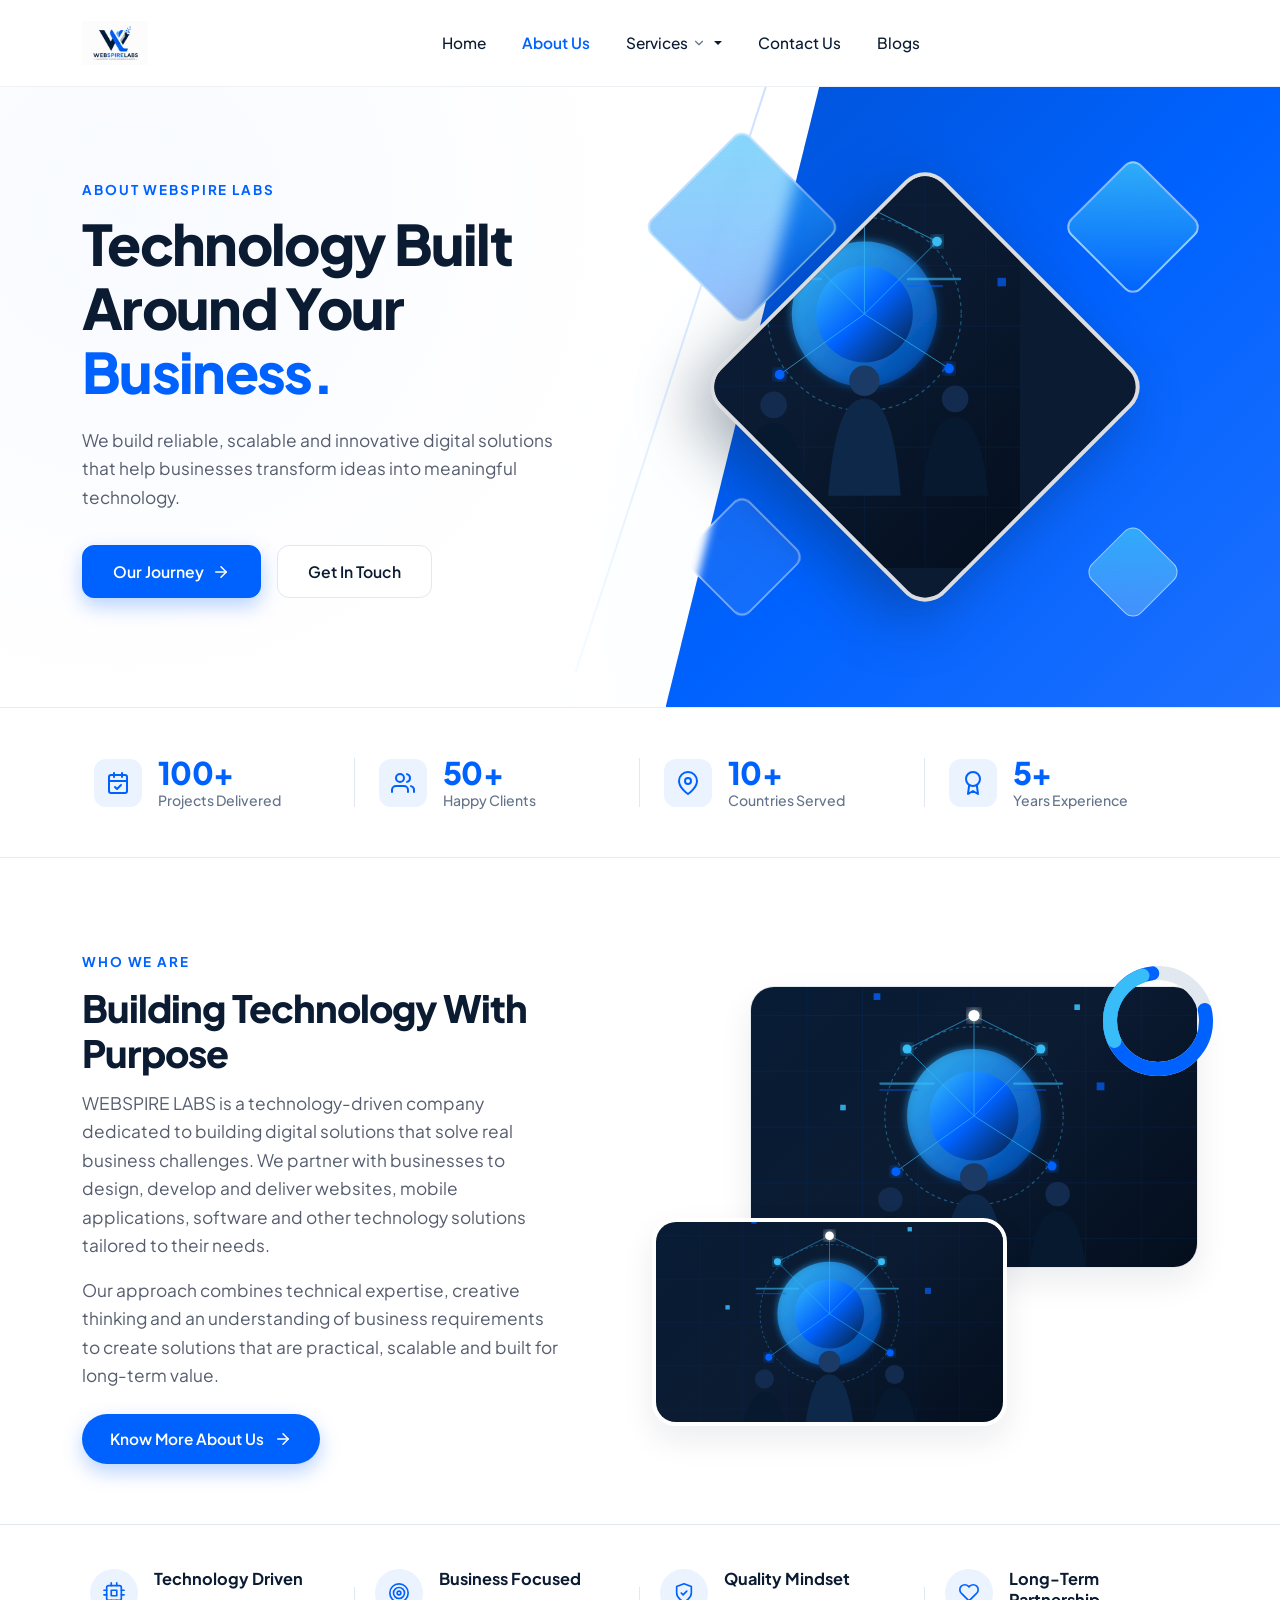
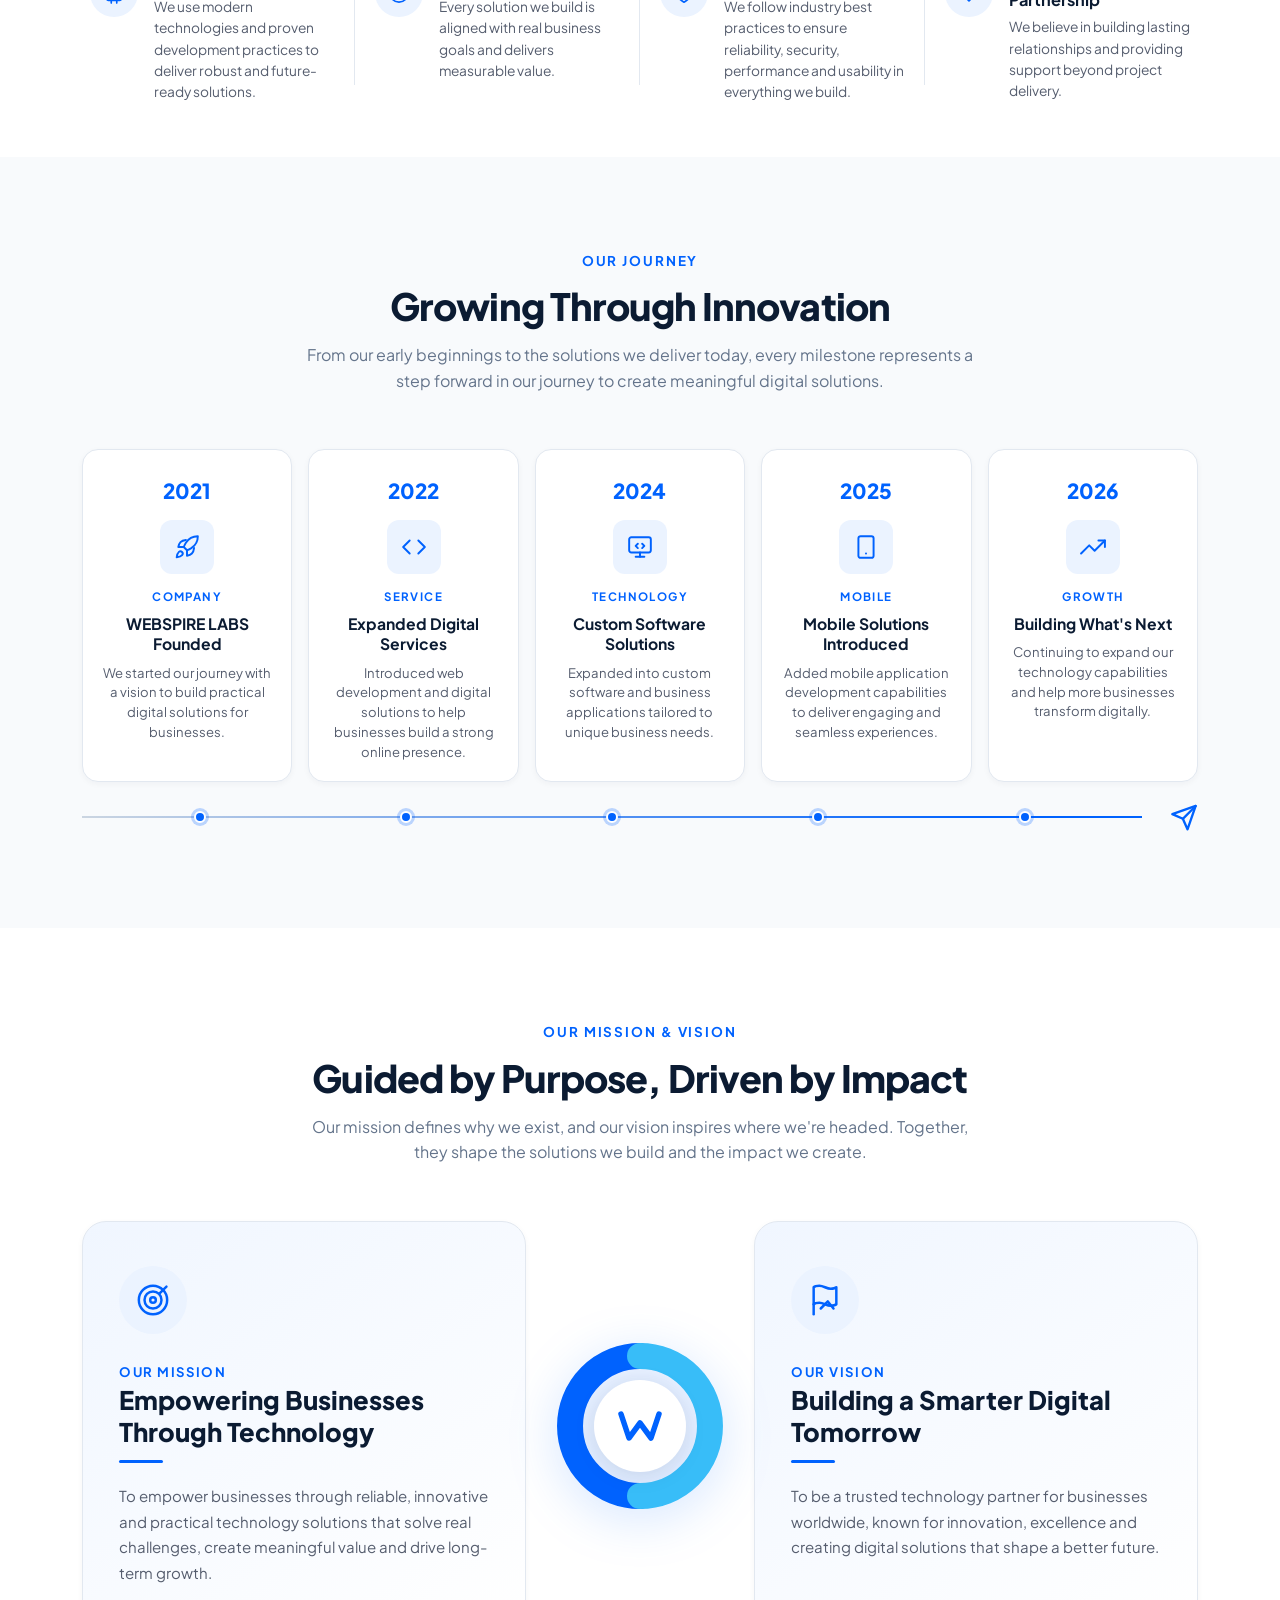
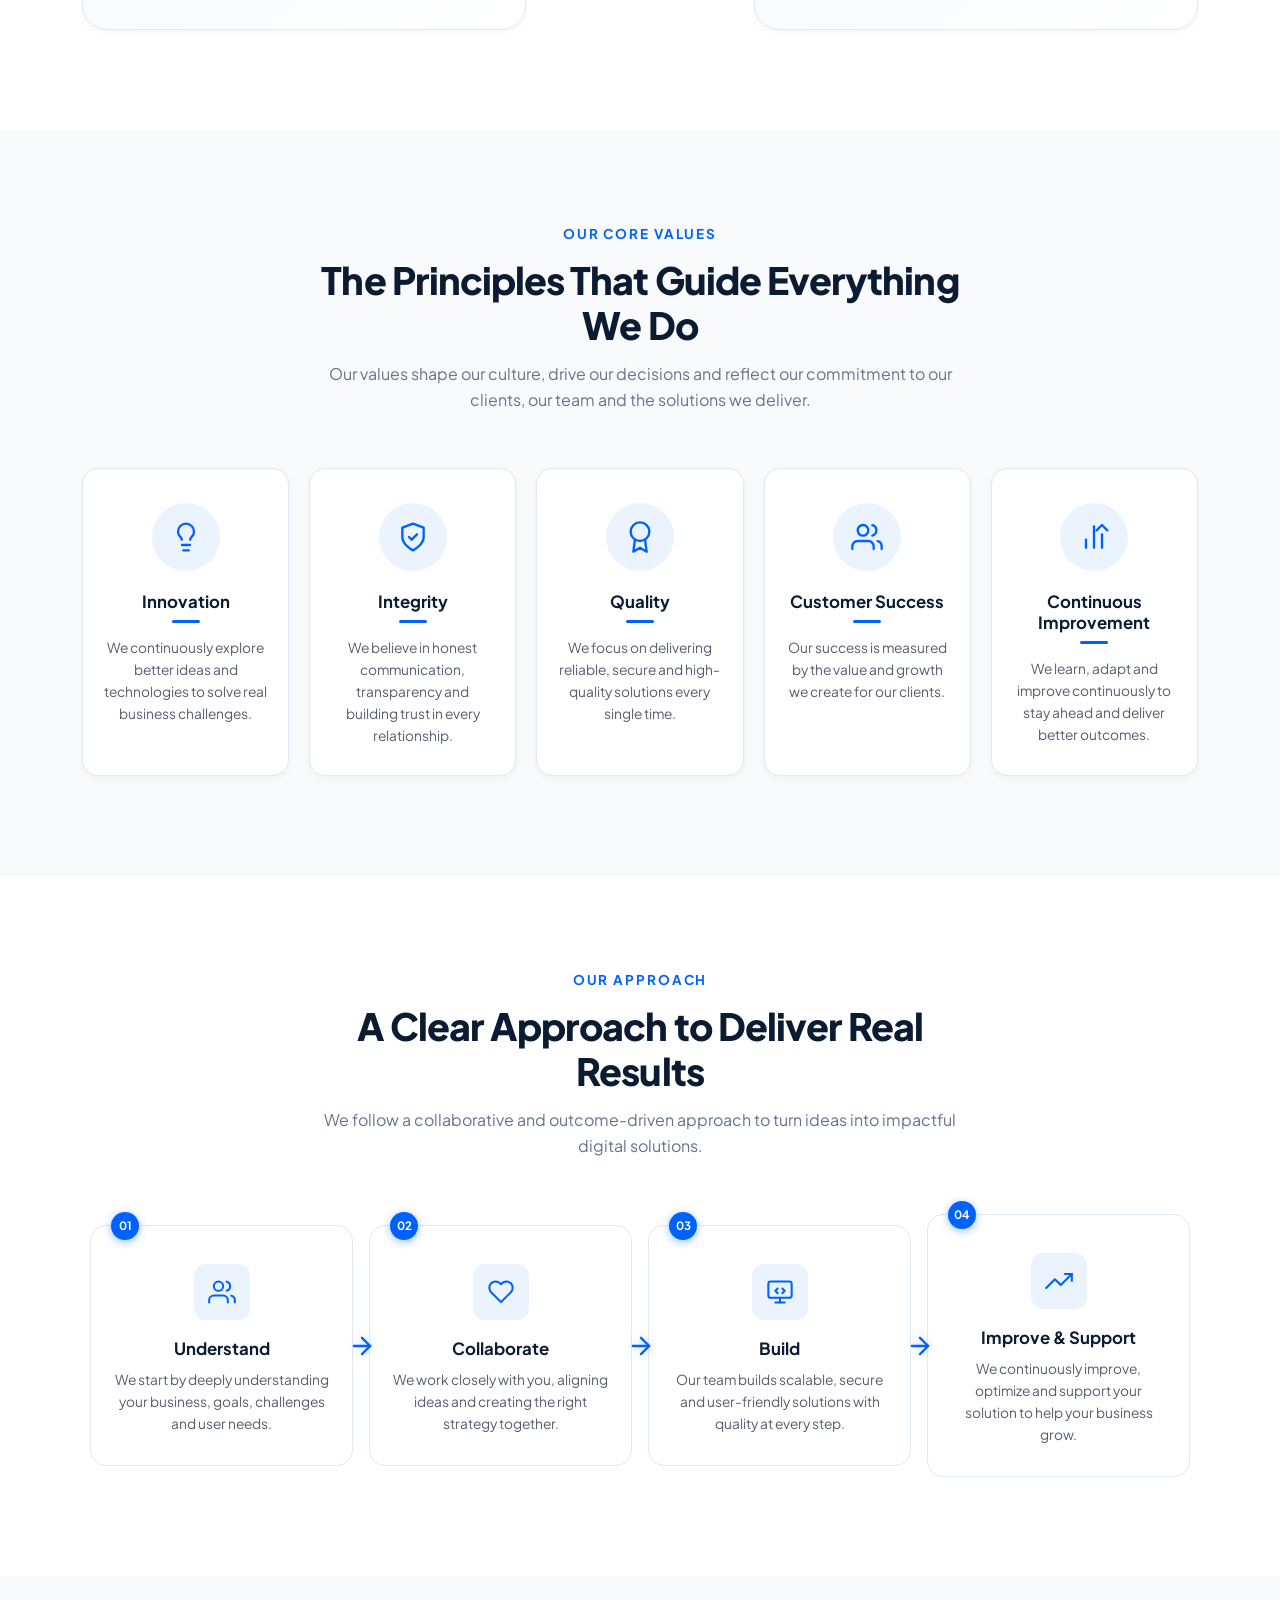
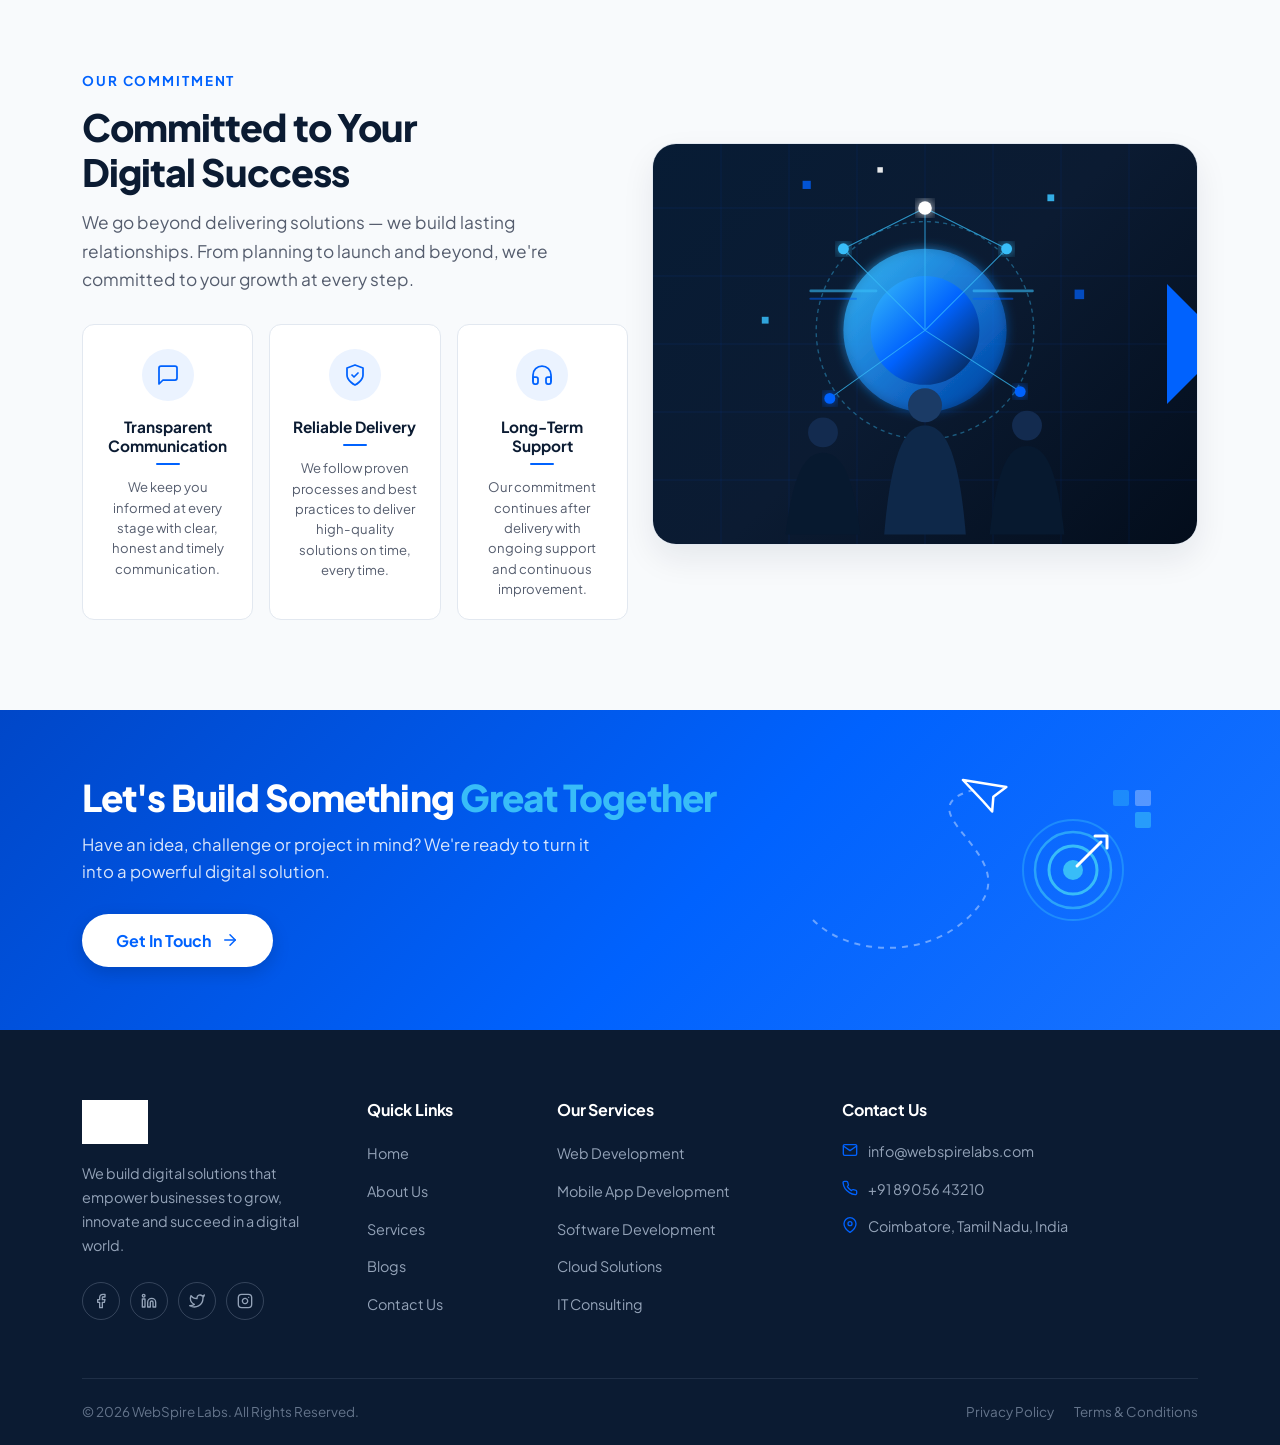
==== commit a554f37a: "28 aug" ====
--- a/about.html
+++ b/about.html
@@ -90,21 +90,8 @@
             <li class="nav-item">
               <a class="nav-link nav-link-custom" href="index.html">Home</a>
             </li>
-            <li class="nav-item dropdown">
-              <a class="nav-link nav-link-custom dropdown-toggle active" aria-current="page" href="#" id="aboutDropdown" role="button" data-bs-toggle="dropdown" aria-expanded="false">
-                About Us
-                <svg class="nav-dropdown-chevron" viewBox="0 0 24 24" fill="none" stroke-width="2" stroke-linecap="round" stroke-linejoin="round">
-                  <polyline points="6 9 12 15 18 9"></polyline>
-                </svg>
-              </a>
-              <ul class="dropdown-menu custom-dropdown-menu" aria-labelledby="aboutDropdown">
-                <li><a class="dropdown-item custom-dropdown-item" href="#who-we-are">Who We Are</a></li>
-                <li><a class="dropdown-item custom-dropdown-item" href="#our-journey">Our Journey</a></li>
-                <li><a class="dropdown-item custom-dropdown-item" href="#mission-vision">Mission &amp; Vision</a></li>
-                <li><a class="dropdown-item custom-dropdown-item" href="#core-values">Core Values</a></li>
-                <li><a class="dropdown-item custom-dropdown-item" href="#our-approach">Our Approach</a></li>
-                <li><a class="dropdown-item custom-dropdown-item" href="#our-commitment">Our Commitment</a></li>
-              </ul>
+            <li class="nav-item">
+              <a class="nav-link nav-link-custom active" aria-current="page" href="about.html">About Us</a>
             </li>
             <li class="nav-item dropdown">
               <a class="nav-link nav-link-custom dropdown-toggle" href="#" id="servicesDropdown" role="button" data-bs-toggle="dropdown" aria-expanded="false">
@@ -132,14 +119,14 @@
         </div>
 
         <!-- Header Actions (Right) -->
-        <div class="d-none d-lg-flex align-items-center gap-3">
+        <!-- <div class="d-none d-lg-flex align-items-center gap-3">
           <a href="#about-cta" class="btn-nav-outline" id="headerCtaBtn">Get In Touch</a>
           <button class="btn-nav-hamburger" type="button" aria-label="Toggle Side Menu" title="Menu">
             <span></span>
             <span></span>
             <span></span>
           </button>
-        </div>
+        </div> -->
 
       </nav>
     </div>
@@ -442,7 +429,7 @@
           </p>
         </div>
 
-        <!-- 6 Milestone Cards Grid -->
+        <!-- 5 Milestone Cards Grid -->
         <div class="journey-timeline-grid">
 
           <!-- Card 1: 2021 -->
@@ -477,23 +464,7 @@
             <p class="timeline-desc">Introduced web development and digital solutions to help businesses build a strong online presence.</p>
           </div>
 
-          <!-- Card 3: 2023 -->
-          <div class="timeline-card">
-            <div class="timeline-year">2023</div>
-            <div class="timeline-icon-box" aria-hidden="true">
-              <!-- Product Box Icon -->
-              <svg viewBox="0 0 24 24" fill="none" stroke="currentColor" stroke-linecap="round" stroke-linejoin="round">
-                <path d="M21 16V8a2 2 0 0 0-1-1.73l-7-4a2 2 0 0 0-2 0l-7 4A2 2 0 0 0 3 8v8a2 2 0 0 0 1 1.73l7 4a2 2 0 0 0 2 0l7-4A2 2 0 0 0 21 16z"></path>
-                <polyline points="3.27 6.96 12 12.01 20.73 6.96"></polyline>
-                <line x1="12" y1="22.08" x2="12" y2="12"></line>
-              </svg>
-            </div>
-            <span class="timeline-category">PRODUCT</span>
-            <h3 class="timeline-title">First Product Launch</h3>
-            <p class="timeline-desc">Launched our first in-house product to simplify and automate business workflows.</p>
-          </div>
-
-          <!-- Card 4: 2024 -->
+          <!-- Card 3: 2024 -->
           <div class="timeline-card">
             <div class="timeline-year">2024</div>
             <div class="timeline-icon-box" aria-hidden="true">
@@ -511,7 +482,7 @@
             <p class="timeline-desc">Expanded into custom software and business applications tailored to unique business needs.</p>
           </div>
 
-          <!-- Card 5: 2025 -->
+          <!-- Card 4: 2025 -->
           <div class="timeline-card">
             <div class="timeline-year">2025</div>
             <div class="timeline-icon-box" aria-hidden="true">
@@ -526,7 +497,7 @@
             <p class="timeline-desc">Added mobile application development capabilities to deliver engaging and seamless experiences.</p>
           </div>
 
-          <!-- Card 6: 2026 -->
+          <!-- Card 5: 2026 -->
           <div class="timeline-card">
             <div class="timeline-year">2026</div>
             <div class="timeline-icon-box" aria-hidden="true">
@@ -543,10 +514,9 @@
 
         </div>
 
-        <!-- Horizontal Timeline Track with 6 Node Dots & End Paper Plane -->
+        <!-- Horizontal Timeline Track with 5 Node Dots & End Paper Plane -->
         <div class="timeline-track-wrap" aria-hidden="true">
           <div class="timeline-track-line">
-            <span class="timeline-node"></span>
             <span class="timeline-node"></span>
             <span class="timeline-node"></span>
             <span class="timeline-node"></span>
--- a/css/style.css
+++ b/css/style.css
@@ -12,46 +12,46 @@
   --color-primary-hover: #004ED2;
   --color-primary-light: #EBF3FF;
   --color-primary-glow: rgba(0, 98, 254, 0.25);
-  
+
   --color-navy: #071C35;
   --color-midnight: #0B1B32;
   --color-cyan: #38BDF8;
   --color-sky: #93C5FD;
   --color-hero-bg: #0057E7;
-  
+
   /* Text Colors */
   --color-heading: #0B1B32;
   --color-body: #555D6E;
   --color-muted: #64748B;
   --color-white: #FFFFFF;
-  
+
   /* Surface & Backgrounds */
   --color-bg-page: #FFFFFF;
   --color-bg-subtle: #F8FAFC;
   --color-bg-card: #FFFFFF;
-  
+
   /* Borders & Outlines */
   --color-border: #E2E8F0;
   --color-border-hover: #CBD5E1;
   --color-border-primary: rgba(0, 98, 254, 0.25);
-  
+
   /* Typography */
   --font-family: 'Plus Jakarta Sans', -apple-system, BlinkMacSystemFont, 'Segoe UI', Roboto, sans-serif;
-  
+
   /* Shadows */
   --shadow-sm: 0 2px 6px rgba(11, 27, 50, 0.04);
   --shadow-md: 0 6px 18px rgba(11, 27, 50, 0.06);
   --shadow-lg: 0 14px 32px rgba(11, 27, 50, 0.08);
   --shadow-card-hover: 0 16px 36px rgba(0, 98, 254, 0.1), 0 4px 12px rgba(0, 0, 0, 0.03);
   --shadow-cta: 0 8px 20px rgba(0, 98, 254, 0.28);
-  
+
   /* Radii */
   --radius-sm: 8px;
   --radius-md: 12px;
   --radius-lg: 16px;
   --radius-xl: 24px;
   --radius-full: 9999px;
-  
+
   /* Transitions */
   --transition-fast: 0.15s ease;
   --transition-base: 0.25s ease;
@@ -61,7 +61,9 @@
 /* --------------------------------------------------------------------------
    2. Reset & Global Base
    -------------------------------------------------------------------------- */
-*, *::before, *::after {
+*,
+*::before,
+*::after {
   box-sizing: border-box;
 }
 
@@ -82,7 +84,12 @@
   overflow-x: hidden;
 }
 
-h1, h2, h3, h4, h5, h6 {
+h1,
+h2,
+h3,
+h4,
+h5,
+h6 {
   color: var(--color-heading);
   font-weight: 700;
   line-height: 1.25;
@@ -233,6 +240,7 @@
     opacity: 0;
     transform: translateY(-8px);
   }
+
   to {
     opacity: 1;
     transform: translateY(0);
@@ -323,7 +331,7 @@
   left: 0;
   right: 0;
   bottom: 0;
-  background-image: 
+  background-image:
     radial-gradient(circle at 10% 20%, rgba(0, 98, 254, 0.03) 0%, transparent 40%),
     radial-gradient(circle at 90% 80%, rgba(56, 189, 248, 0.05) 0%, transparent 50%);
   z-index: 0;
@@ -778,10 +786,12 @@
   .hero-headline {
     font-size: 2.85rem;
   }
+
   .diamond-image-frame {
     width: 280px;
     height: 280px;
   }
+
   .services-grid {
     gap: 20px;
   }
@@ -793,7 +803,7 @@
     padding: 40px 0 60px 0;
     min-height: auto;
   }
-  
+
   .hero-bg-accent {
     width: 100%;
     height: 380px;
@@ -801,30 +811,30 @@
     bottom: 0;
     clip-path: polygon(0 15%, 100% 0, 100% 100%, 0% 100%);
   }
-  
+
   .hero-headline {
     font-size: 2.5rem;
   }
-  
+
   .hero-visual-wrapper {
     min-height: 360px;
     margin-top: 30px;
   }
-  
+
   .diamond-image-frame {
     width: 240px;
     height: 240px;
   }
-  
+
   .stats-grid {
     grid-template-columns: repeat(2, 1fr);
     gap: 20px;
   }
-  
+
   .stat-card-item:nth-child(2)::after {
     display: none;
   }
-  
+
   .services-grid {
     grid-template-columns: repeat(2, 1fr);
   }
@@ -835,101 +845,102 @@
   .header-navbar {
     padding: 12px 0;
   }
-  
+
   .brand-logo-img {
     height: 36px;
   }
-  
+
   .hero-section {
     padding: 30px 0 50px 0;
   }
-  
+
   .hero-headline {
     font-size: 2.15rem;
     line-height: 1.2;
   }
-  
+
   .hero-description {
     font-size: 0.98rem;
   }
-  
+
   .hero-cta-group {
     flex-direction: column;
     align-items: stretch;
     gap: 12px;
   }
-  
-  .btn-primary-hero, .btn-secondary-hero {
+
+  .btn-primary-hero,
+  .btn-secondary-hero {
     width: 100%;
     text-align: center;
   }
-  
+
   .hero-visual-wrapper {
     min-height: 300px;
     margin-top: 24px;
   }
-  
+
   .diamond-image-frame {
     width: 200px;
     height: 200px;
     border-radius: 20px;
   }
-  
+
   .accent-diamond-1 {
     width: 90px;
     height: 90px;
   }
-  
+
   .accent-diamond-2 {
     width: 70px;
     height: 70px;
   }
-  
+
   .stats-grid {
     grid-template-columns: 1fr 1fr;
     gap: 16px;
   }
-  
+
   .stat-card-item {
     gap: 10px;
     padding: 4px;
   }
-  
+
   .stat-card-item::after {
     display: none;
   }
-  
+
   .stat-icon-wrap {
     width: 40px;
     height: 40px;
   }
-  
+
   .stat-icon-wrap svg {
     width: 20px;
     height: 20px;
   }
-  
+
   .stat-number {
     font-size: 1.55rem;
   }
-  
+
   .stat-label {
     font-size: 0.8rem;
   }
-  
+
   .services-section {
     padding: 60px 0 70px 0;
   }
-  
+
   .section-title {
     font-size: 1.85rem;
   }
-  
+
   .services-grid {
     grid-template-columns: 1fr;
     gap: 18px;
   }
-  
+
   .service-card {
     padding: 26px 20px;
   }
@@ -961,8 +972,16 @@
   pointer-events: none;
   z-index: 0;
 }
-.why-choose-section::before { top: 40px; left: 30px; }
-.why-choose-section::after  { bottom: 40px; right: 30px; }
+
+.why-choose-section::before {
+  top: 40px;
+  left: 30px;
+}
+
+.why-choose-section::after {
+  bottom: 40px;
+  right: 30px;
+}
 
 .why-choose-header {
   text-align: center;
@@ -1747,14 +1766,20 @@
     grid-template-columns: repeat(2, 1fr);
     gap: 20px;
   }
+
   .process-steps-grid {
     grid-template-columns: repeat(2, 1fr);
     gap: 20px;
   }
-  .process-arrow { display: none; }
+
+  .process-arrow {
+    display: none;
+  }
+
   .portfolio-grid {
     grid-template-columns: repeat(2, 1fr);
   }
+
   .cta-banner-inner {
     padding: 50px 40px;
   }
@@ -1765,19 +1790,23 @@
     padding-left: 0;
     padding-top: 40px;
   }
+
   .feature-image-collage {
     min-height: 360px;
   }
+
   .cta-banner-inner {
     flex-direction: column;
     text-align: center;
     gap: 28px;
     padding: 50px 30px;
   }
+
   .footer-logo-col {
     padding-right: 0;
     margin-bottom: 32px;
   }
+
   .footer-legal-links {
     justify-content: flex-start;
     margin-top: 10px;
@@ -1789,45 +1818,57 @@
     grid-template-columns: 1fr 1fr;
     gap: 14px;
   }
+
   .pillar-card {
     padding: 24px 16px;
   }
+
   .why-choose-section,
   .feature-block-section,
   .process-section,
   .portfolio-section {
     padding: 60px 0;
   }
+
   .process-steps-grid {
     grid-template-columns: 1fr;
     gap: 16px;
   }
+
   .portfolio-grid {
     grid-template-columns: 1fr 1fr;
     gap: 16px;
   }
+
   .portfolio-card-img img {
     height: 140px;
   }
+
   .cta-banner-inner {
     border-radius: var(--radius-lg);
     padding: 40px 24px;
   }
+
   .cta-banner-text .cta-banner-title {
     font-size: 1.65rem;
   }
+
   .feature-title {
     font-size: 1.75rem;
   }
+
   .feature-img-main img {
     height: 220px;
   }
+
   .feature-img-secondary img {
     height: 160px;
   }
+
   .site-footer {
     padding: 50px 0 0 0;
   }
+
   .footer-legal-links {
     flex-direction: column;
     gap: 8px;
@@ -1838,6 +1879,7 @@
   .portfolio-grid {
     grid-template-columns: 1fr;
   }
+
   .why-pillars-grid {
     grid-template-columns: 1fr;
   }
@@ -2000,7 +2042,7 @@
 
 .journey-timeline-grid {
   display: grid;
-  grid-template-columns: repeat(6, 1fr);
+  grid-template-columns: repeat(5, 1fr);
   gap: 16px;
   position: relative;
   margin-bottom: 24px;
@@ -2104,7 +2146,7 @@
   display: flex;
   justify-content: space-between;
   align-items: center;
-  padding: 0 8.33%;
+  padding: 0 10%;
 }
 
 .timeline-node {
@@ -2653,24 +2695,30 @@
     grid-template-columns: repeat(3, 1fr);
     gap: 20px;
   }
+
   .timeline-track-line {
     display: none;
   }
+
   .values-grid {
     grid-template-columns: repeat(3, 1fr);
     gap: 20px;
   }
+
   .approach-grid {
     grid-template-columns: repeat(2, 1fr);
     gap: 24px;
   }
+
   .approach-arrow {
     display: none;
   }
+
   .mv-panels-wrapper {
     grid-template-columns: 1fr;
     gap: 30px;
   }
+
   .mv-center-donut {
     display: none;
   }
@@ -2681,16 +2729,20 @@
     grid-template-columns: repeat(2, 1fr);
     gap: 20px;
   }
+
   .wwdo-item::after {
     display: none;
   }
+
   .commitment-mini-grid {
     grid-template-columns: 1fr;
     gap: 14px;
   }
+
   .commitment-img-wrapper {
     margin-top: 30px;
   }
+
   .about-cta-art-col {
     margin-top: 30px;
   }
@@ -2701,26 +2753,33 @@
     min-height: 320px;
     margin-top: 30px;
   }
+
   .who-img-main img {
     height: 200px;
   }
+
   .who-img-secondary img {
     height: 150px;
   }
+
   .journey-timeline-grid {
     grid-template-columns: 1fr;
   }
+
   .wwdo-grid {
     grid-template-columns: 1fr;
   }
+
   .values-grid {
     grid-template-columns: 1fr 1fr;
     gap: 14px;
   }
+
   .approach-grid {
     grid-template-columns: 1fr;
     gap: 20px;
   }
+
   .about-cta-title {
     font-size: 1.8rem;
   }
@@ -2730,5 +2789,4 @@
   .values-grid {
     grid-template-columns: 1fr;
   }
-}
-
+}
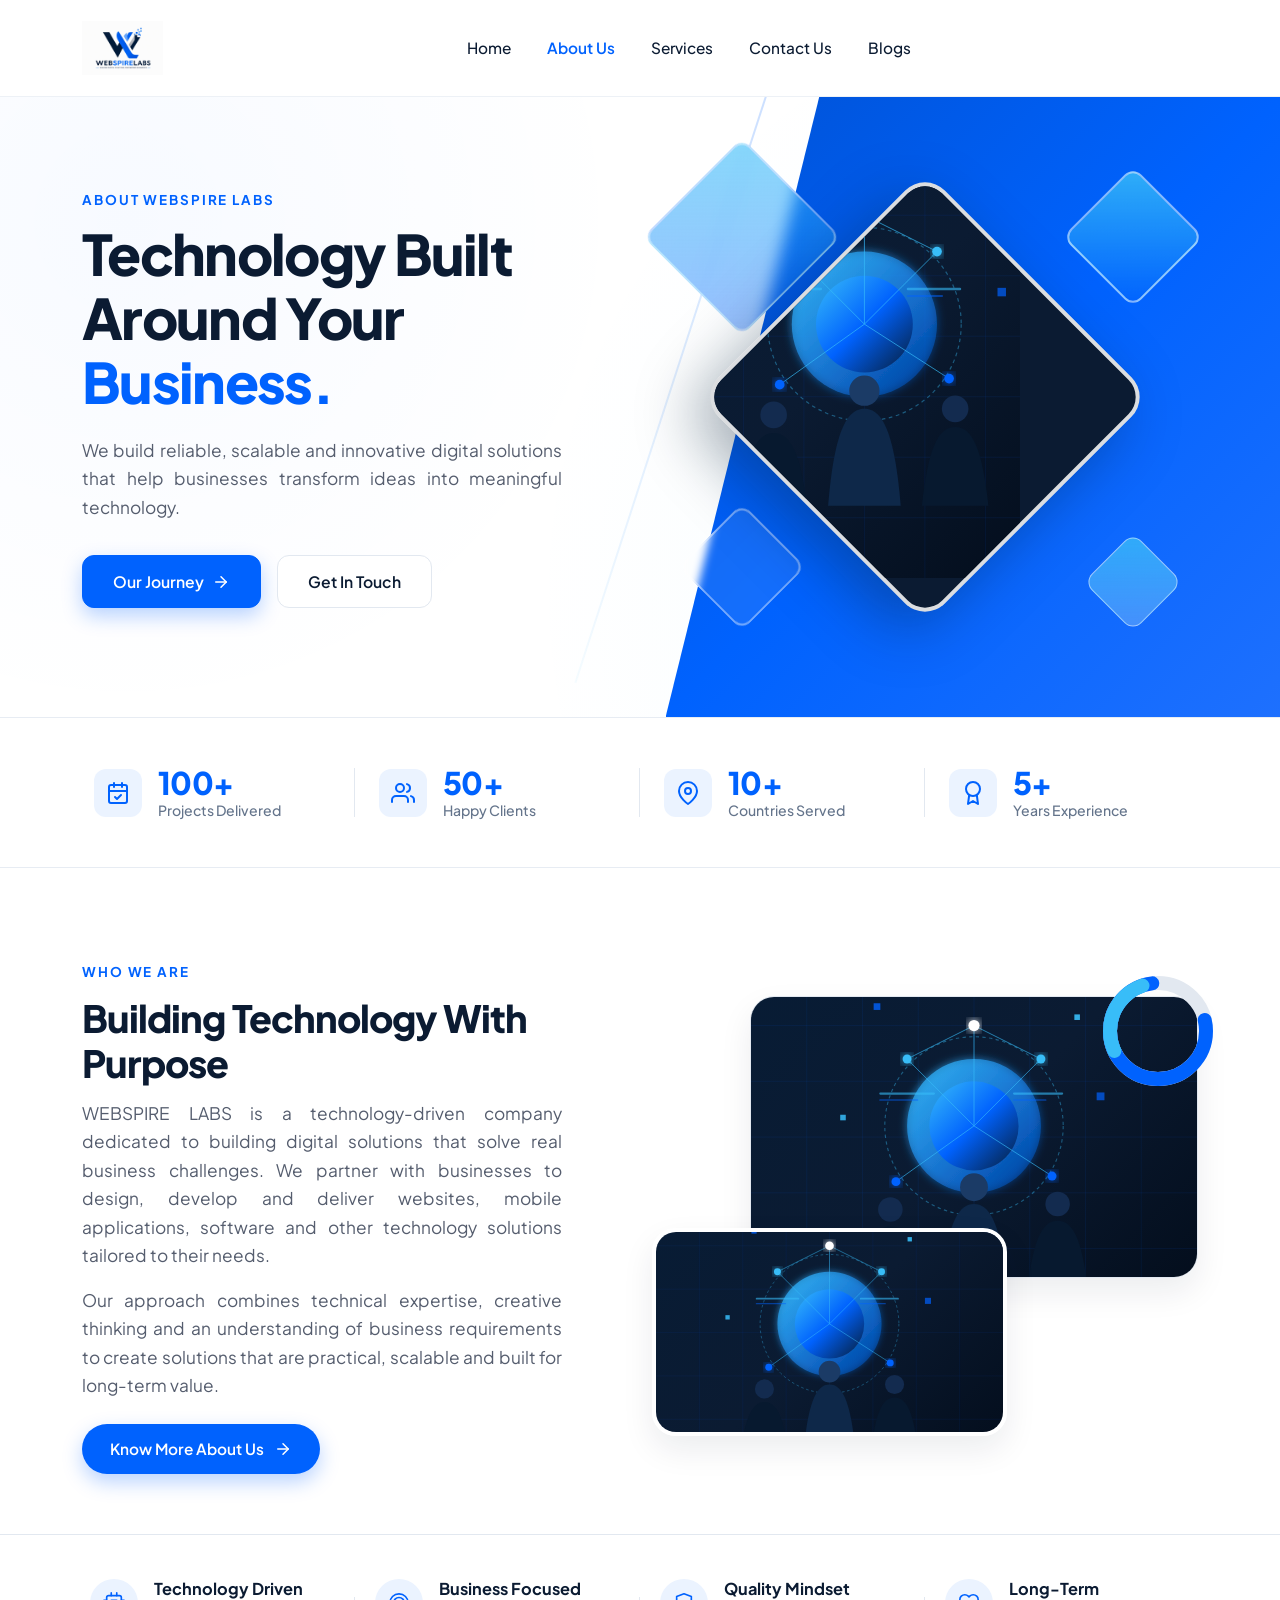
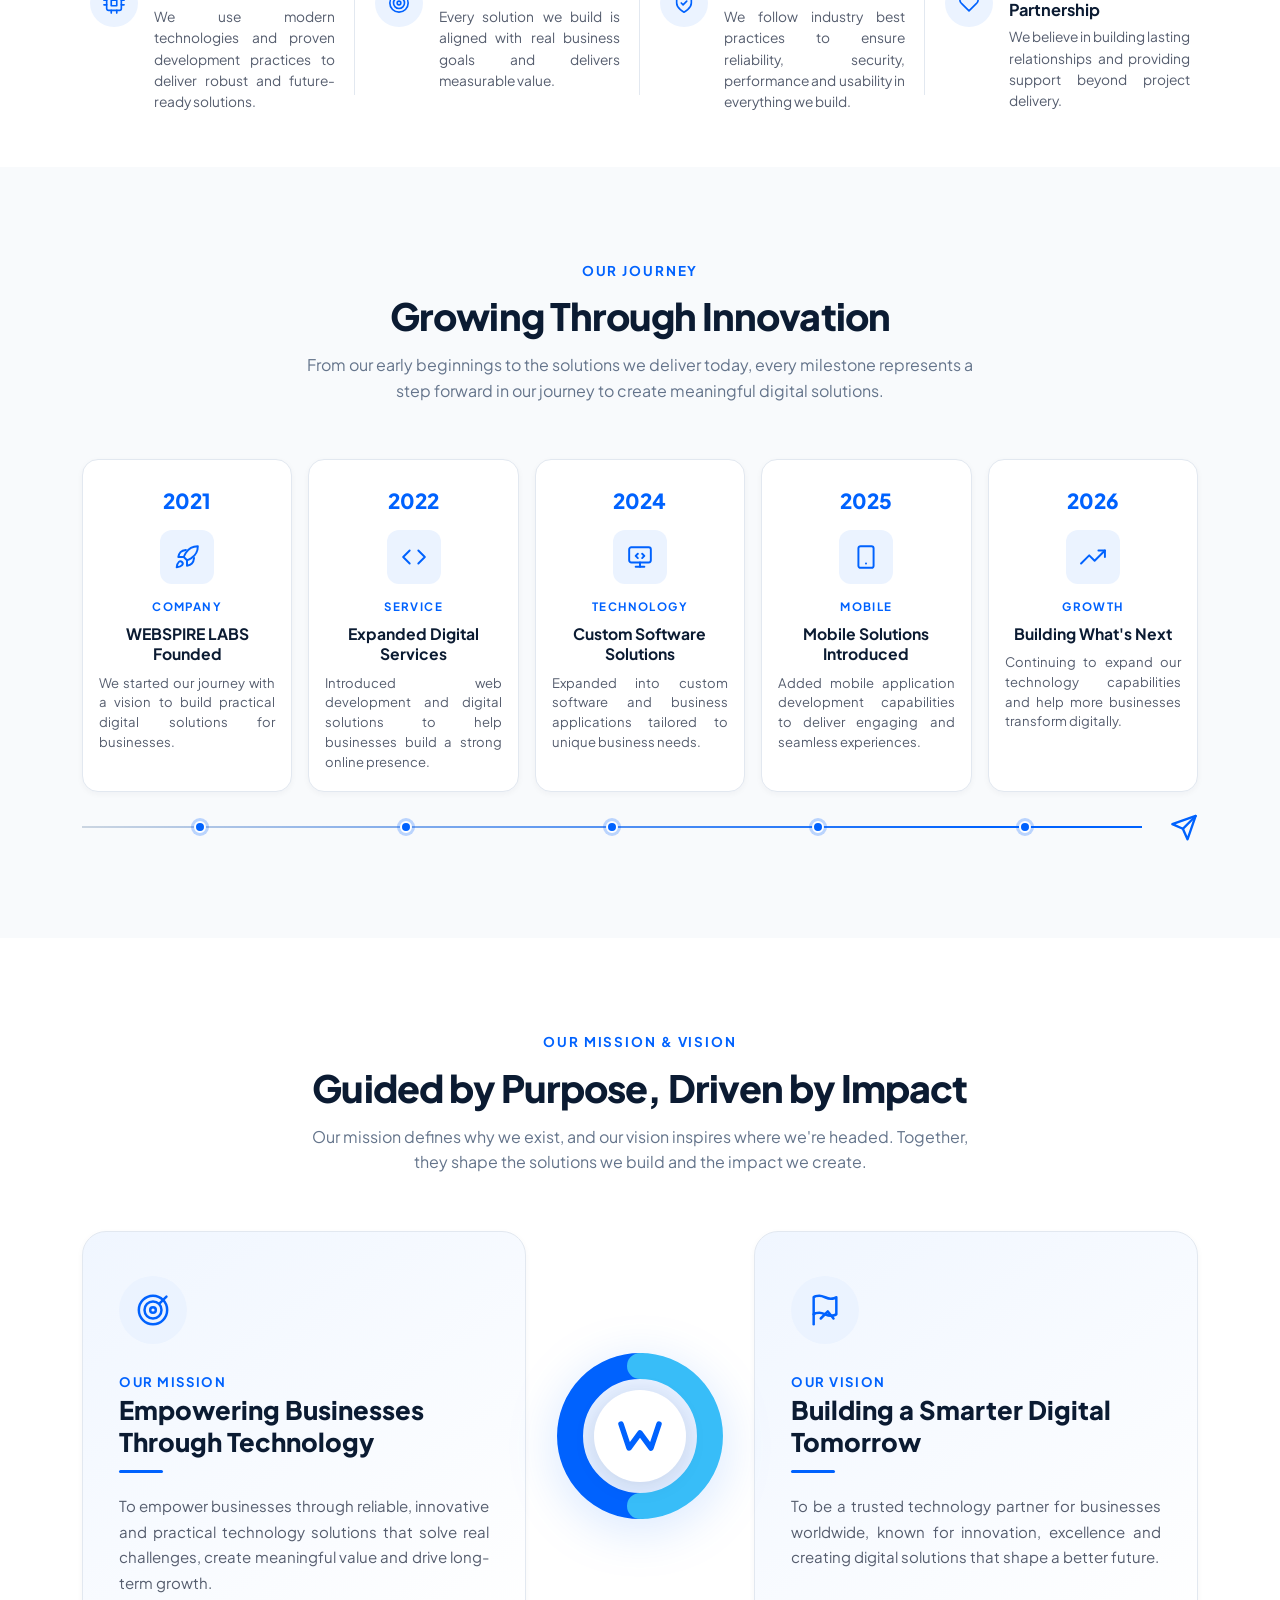
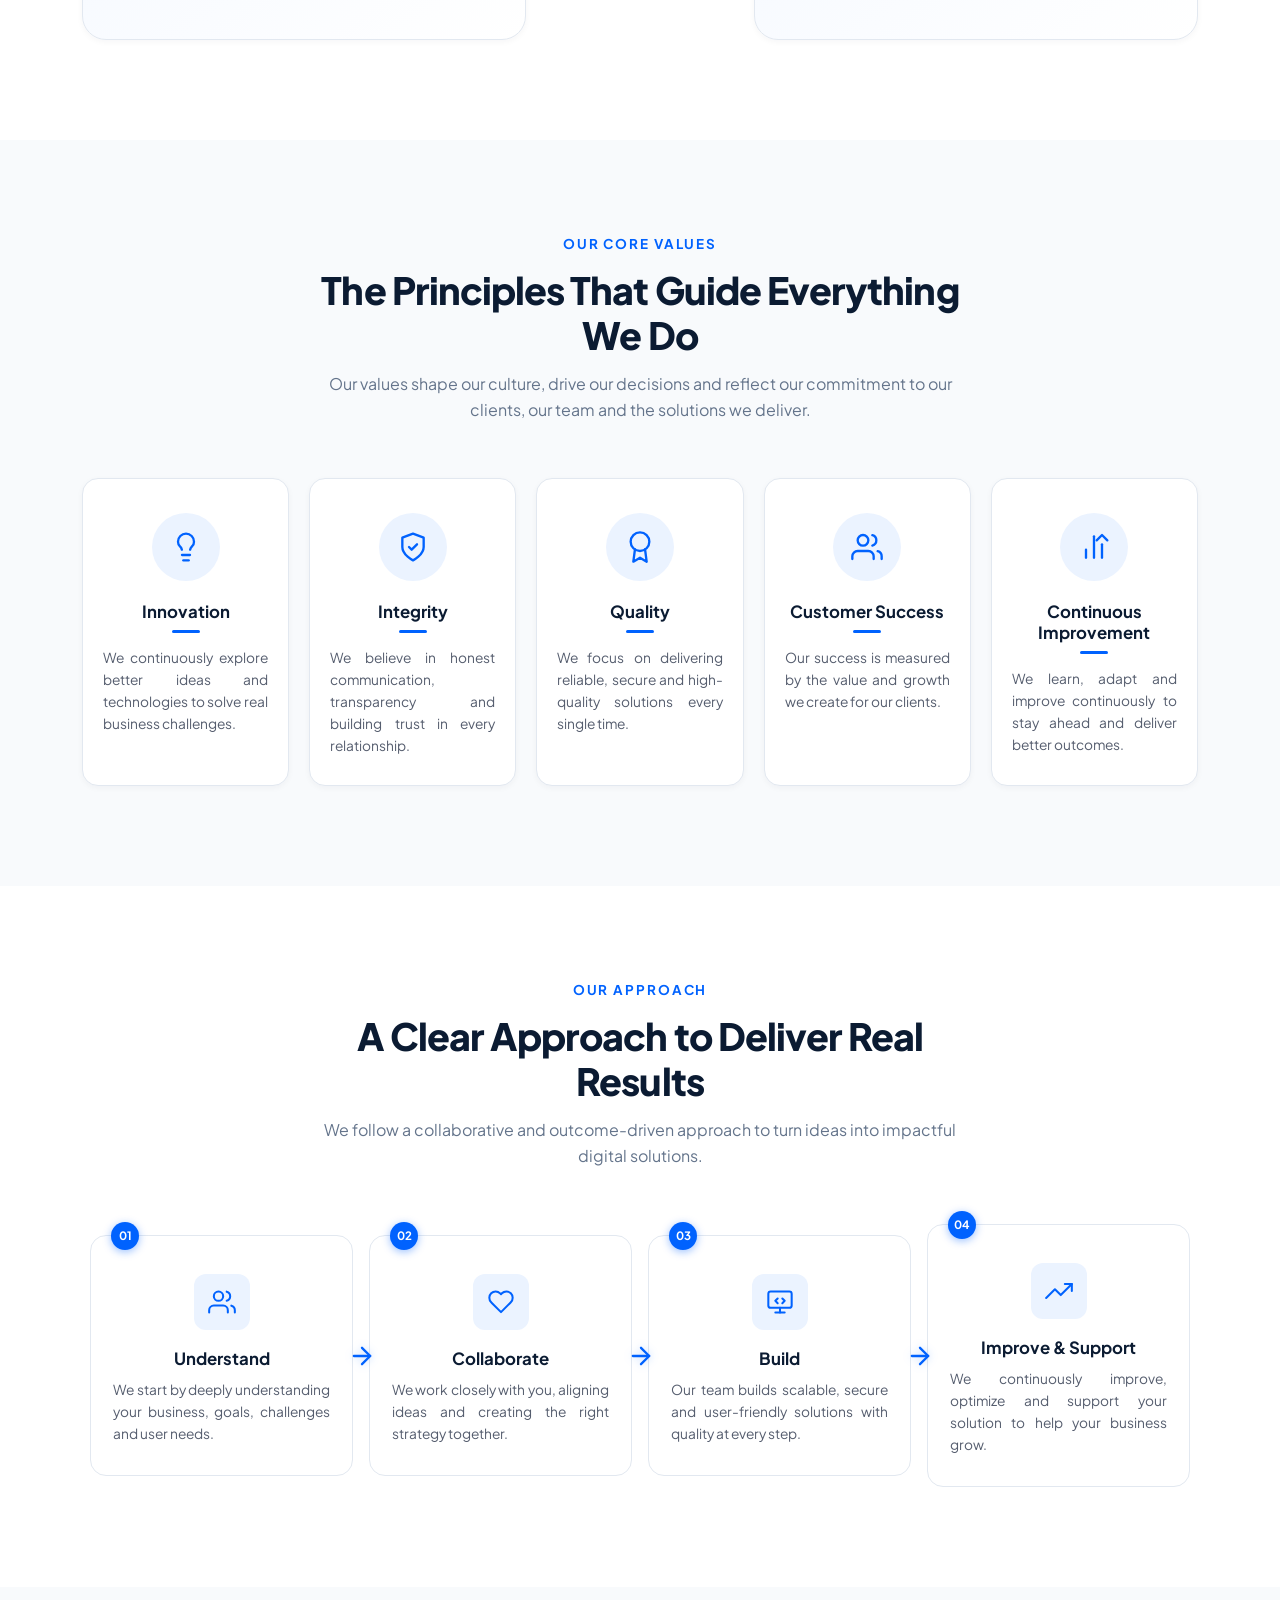
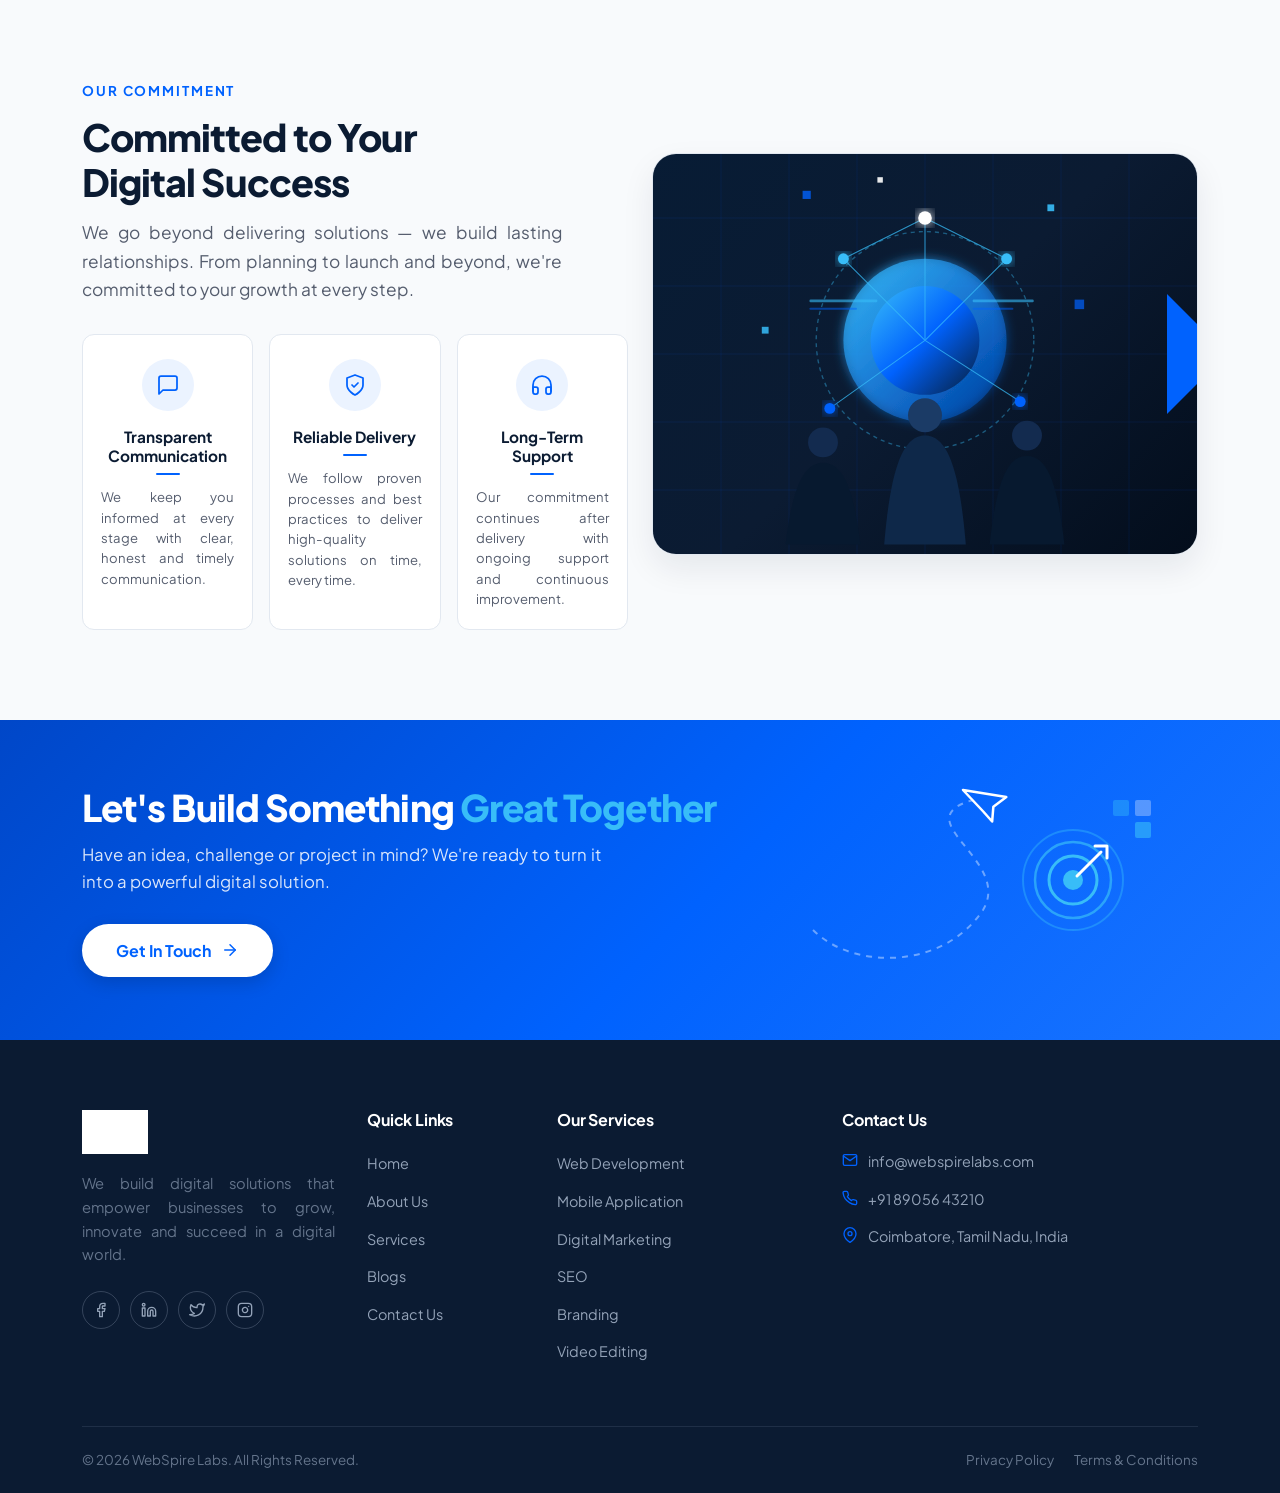
==== commit 03ce82c2: "Code update .. contact us page" ====
--- a/about.html
+++ b/about.html
@@ -93,24 +93,11 @@
             <li class="nav-item">
               <a class="nav-link nav-link-custom active" aria-current="page" href="about.html">About Us</a>
             </li>
-            <li class="nav-item dropdown">
-              <a class="nav-link nav-link-custom dropdown-toggle" href="#" id="servicesDropdown" role="button" data-bs-toggle="dropdown" aria-expanded="false">
-                Services
-                <svg class="nav-dropdown-chevron" viewBox="0 0 24 24" fill="none" stroke-width="2" stroke-linecap="round" stroke-linejoin="round">
-                  <polyline points="6 9 12 15 18 9"></polyline>
-                </svg>
-              </a>
-              <ul class="dropdown-menu custom-dropdown-menu" aria-labelledby="servicesDropdown">
-                <li><a class="dropdown-item custom-dropdown-item" href="index.html#services">Web Development</a></li>
-                <li><a class="dropdown-item custom-dropdown-item" href="index.html#services">Mobile App Development</a></li>
-                <li><a class="dropdown-item custom-dropdown-item" href="index.html#services">Software Development</a></li>
-                <li><a class="dropdown-item custom-dropdown-item" href="index.html#services">Cloud Solutions</a></li>
-                <li><a class="dropdown-item custom-dropdown-item" href="index.html#services">IT Consulting</a></li>
-                <li><a class="dropdown-item custom-dropdown-item" href="index.html#services">Maintenance &amp; Support</a></li>
-              </ul>
+            <li class="nav-item">
+              <a class="nav-link nav-link-custom" href="index.html#services">Services</a>
             </li>
             <li class="nav-item">
-              <a class="nav-link nav-link-custom" href="index.html#contact">Contact Us</a>
+              <a class="nav-link nav-link-custom" href="contact.html">Contact Us</a>
             </li>
             <li class="nav-item">
               <a class="nav-link nav-link-custom" href="index.html#our-work">Blogs</a>
@@ -1002,7 +989,7 @@
             <li><a href="about.html">About Us</a></li>
             <li><a href="index.html#services">Services</a></li>
             <li><a href="index.html#our-work">Blogs</a></li>
-            <li><a href="index.html#contact">Contact Us</a></li>
+            <li><a href="contact.html">Contact Us</a></li>
           </ul>
         </div>
 
@@ -1011,10 +998,11 @@
           <h3 class="footer-col-title">Our Services</h3>
           <ul class="footer-nav-list" role="list">
             <li><a href="index.html#services">Web Development</a></li>
-            <li><a href="index.html#services">Mobile App Development</a></li>
-            <li><a href="index.html#services">Software Development</a></li>
-            <li><a href="index.html#services">Cloud Solutions</a></li>
-            <li><a href="index.html#services">IT Consulting</a></li>
+            <li><a href="index.html#services">Mobile Application</a></li>
+            <li><a href="index.html#services">Digital Marketing</a></li>
+            <li><a href="index.html#services">SEO</a></li>
+            <li><a href="index.html#services">Branding</a></li>
+            <li><a href="index.html#services">Video Editing</a></li>
           </ul>
         </div>
 
@@ -1066,6 +1054,19 @@
     </div>
   </footer>
 
+  <!-- Floating WhatsApp Action Button -->
+  <a href="https://wa.me/918905643210?text=Hello%20WebSpire%20Labs%2C%20I%20would%20like%20to%20inquire%20about%20your%20services." 
+     class="floating-whatsapp-btn" 
+     target="_blank" 
+     rel="noopener noreferrer" 
+     aria-label="Chat with WebSpire Labs on WhatsApp"
+     title="Chat with us on WhatsApp">
+    <svg class="whatsapp-icon" viewBox="0 0 24 24" fill="#FFFFFF" xmlns="http://www.w3.org/2000/svg" aria-hidden="true">
+      <path d="M.057 24l1.687-6.163c-1.041-1.804-1.588-3.849-1.587-5.946.003-6.556 5.338-11.891 11.893-11.891 3.181.001 6.167 1.24 8.413 3.488 2.245 2.248 3.481 5.236 3.48 8.414-.003 6.557-5.338 11.892-11.893 11.892-1.99-.001-3.951-.5-5.688-1.448l-6.305 1.654zm6.597-3.807c1.676.995 3.276 1.591 5.392 1.592 5.448 0 9.886-4.434 9.889-9.885.002-5.462-4.415-9.89-9.881-9.892-5.452 0-9.887 4.434-9.889 9.884-.001 2.225.651 3.891 1.746 5.634l-.999 3.648 3.742-.981zm11.387-5.464c-.074-.124-.272-.198-.57-.347-.297-.149-1.758-.868-2.031-.967-.272-.099-.47-.149-.669.149-.198.297-.768.967-.941 1.165-.173.198-.347.223-.644.074-.297-.149-1.255-.462-2.39-1.475-.883-.788-1.48-1.761-1.653-2.059-.173-.297-.018-.458.13-.606.134-.133.297-.347.446-.521.151-.172.2-.296.3-.495.099-.198.05-.372-.025-.521-.075-.148-.669-1.611-.916-2.206-.242-.579-.487-.501-.669-.51l-.57-.01c-.198 0-.52.074-.792.372s-1.04 1.016-1.04 2.479 1.065 2.876 1.213 3.074c.149 1.98 2.095 3.2 5.076 4.487.709.306 1.263.489 1.694.626.712.226 1.36.194 1.872.118.571-.085 1.758-.719 2.006-1.413.248-.695.248-1.29.173-1.414z"/>
+    </svg>
+    <span class="whatsapp-tooltip">Chat with us</span>
+  </a>
+
   <!-- Bootstrap 5 Bundle JS CDN -->
   <script src="https://cdn.jsdelivr.net/npm/bootstrap@5.3.3/dist/js/bootstrap.bundle.min.js" integrity="sha384-YvpcrYf0tY3lHB60NNkmXc5s9fDVZLESaAA55NDzOxhy9GkcIdslK1eN7N6jIeHz" crossorigin="anonymous"></script>
 
--- a/css/style.css
+++ b/css/style.css
@@ -140,24 +140,37 @@
    3. Header & Navigation
    -------------------------------------------------------------------------- */
 .header-navbar {
-  position: sticky;
+  position: relative;
+  width: 100%;
+  z-index: 1000;
+  background-color: var(--color-white);
+  border-bottom: 1px solid rgba(226, 232, 240, 0.6);
+  padding: 16px 0;
+  transition: background-color var(--transition-fast), padding var(--transition-fast), box-shadow var(--transition-fast);
+}
+
+.header-navbar.scrolled {
+  position: fixed;
   top: 0;
   left: 0;
   right: 0;
-  z-index: 1000;
-  background-color: rgba(255, 255, 255, 0.95);
+  padding: 12px 0;
+  background-color: rgba(255, 255, 255, 0.96);
   backdrop-filter: blur(14px);
   -webkit-backdrop-filter: blur(14px);
-  border-bottom: 1px solid rgba(226, 232, 240, 0.6);
-  padding: 16px 0;
-  transition: all var(--transition-smooth);
-}
-
-.header-navbar.scrolled {
-  padding: 12px 0;
-  background-color: rgba(255, 255, 255, 0.98);
-  box-shadow: 0 4px 20px rgba(11, 27, 50, 0.06);
+  box-shadow: 0 4px 20px rgba(11, 27, 50, 0.08);
   border-bottom-color: rgba(226, 232, 240, 0.9);
+  animation: slideDownNav 0.35s cubic-bezier(0.16, 1, 0.3, 1) forwards;
+}
+
+@keyframes slideDownNav {
+  from {
+    transform: translateY(-100%);
+  }
+
+  to {
+    transform: translateY(0);
+  }
 }
 
 .brand-logo-container {
@@ -167,7 +180,7 @@
 }
 
 .brand-logo-img {
-  height: 44px;
+  height: 54px;
   width: auto;
   object-fit: contain;
   transition: transform var(--transition-fast);
@@ -377,6 +390,7 @@
   max-width: 480px;
   line-height: 1.65;
   margin-bottom: 34px;
+  text-align: justify;
 }
 
 /* Hero CTA Button Group */
@@ -721,6 +735,7 @@
   line-height: 1.6;
   margin-bottom: 22px;
   flex-grow: 1;
+  text-align: justify;
 }
 
 .service-card-link {
@@ -1074,6 +1089,7 @@
   color: var(--color-body);
   line-height: 1.6;
   margin: 0;
+  text-align: justify;
 }
 
 /* --------------------------------------------------------------------------
@@ -1214,6 +1230,7 @@
   color: var(--color-body);
   line-height: 1.7;
   margin-bottom: 24px;
+  text-align: justify;
 }
 
 .feature-checklist {
@@ -1367,6 +1384,7 @@
   color: var(--color-body);
   line-height: 1.6;
   margin: 0;
+  text-align: justify;
 }
 
 /* Connecting arrow between steps */
@@ -1560,6 +1578,7 @@
   font-size: 1rem;
   color: rgba(255, 255, 255, 0.82);
   margin: 0;
+  text-align: justify;
 }
 
 .btn-cta-banner {
@@ -1624,11 +1643,12 @@
 }
 
 .footer-tagline {
-  font-size: 0.9rem;
-  color: #94A3B8;
-  line-height: 1.65;
+  font-size: 0.92rem;
+  color: #64748B;
+  line-height: 1.6;
   margin-bottom: 24px;
   max-width: 260px;
+  text-align: justify;
 }
 
 .footer-socials {
@@ -2028,6 +2048,7 @@
   color: var(--color-body);
   line-height: 1.55;
   margin: 0;
+  text-align: justify;
 }
 
 /* --------------------------------------------------------------------------
@@ -2128,6 +2149,7 @@
   color: var(--color-body);
   line-height: 1.5;
   margin: 0;
+  text-align: justify;
 }
 
 /* Timeline Horizontal Track Line & Dots */
@@ -2270,6 +2292,7 @@
   color: var(--color-body);
   line-height: 1.7;
   margin: 0;
+  text-align: justify;
 }
 
 /* Center Donut Ring with W Monogram */
@@ -2373,6 +2396,7 @@
   color: var(--color-body);
   line-height: 1.6;
   margin: 0;
+  text-align: justify;
 }
 
 /* --------------------------------------------------------------------------
@@ -2470,6 +2494,7 @@
   color: var(--color-body);
   line-height: 1.6;
   margin: 0;
+  text-align: justify;
 }
 
 .approach-arrow {
@@ -2574,6 +2599,7 @@
   color: var(--color-body);
   line-height: 1.55;
   margin: 0;
+  text-align: justify;
 }
 
 .commitment-img-wrapper {
@@ -2638,6 +2664,7 @@
   max-width: 520px;
   line-height: 1.6;
   margin-bottom: 28px;
+  text-align: justify;
 }
 
 .btn-about-cta {
@@ -2789,4 +2816,896 @@
   .values-grid {
     grid-template-columns: 1fr;
   }
+}
+
+/* --------------------------------------------------------------------------
+   Floating WhatsApp Button (Appears on Scroll)
+   -------------------------------------------------------------------------- */
+.floating-whatsapp-btn {
+  position: fixed;
+  bottom: 28px;
+  right: 28px;
+  width: 58px;
+  height: 58px;
+  border-radius: 50%;
+  background-color: #25D366;
+  color: #FFFFFF;
+  display: flex;
+  align-items: center;
+  justify-content: center;
+  box-shadow: 0 6px 20px rgba(37, 211, 102, 0.42), 0 2px 8px rgba(0, 0, 0, 0.12);
+  z-index: 999;
+  text-decoration: none;
+  cursor: pointer;
+  opacity: 0;
+  visibility: hidden;
+  transform: translateY(20px) scale(0.8);
+  transition: opacity 0.35s ease, transform 0.35s cubic-bezier(0.175, 0.885, 0.32, 1.275), visibility 0.35s ease, background-color 0.25s ease, box-shadow 0.25s ease;
+  pointer-events: none;
+}
+
+.floating-whatsapp-btn.show {
+  opacity: 1;
+  visibility: visible;
+  transform: translateY(0) scale(1);
+  pointer-events: auto;
+  animation: whatsappPulse 2.8s infinite;
+}
+
+.floating-whatsapp-btn.show:hover {
+  transform: scale(1.1) translateY(-3px);
+  background-color: #1EBE5D;
+  box-shadow: 0 10px 28px rgba(37, 211, 102, 0.55), 0 4px 12px rgba(0, 0, 0, 0.15);
+  animation: none;
+}
+
+.floating-whatsapp-btn .whatsapp-icon {
+  width: 32px;
+  height: 32px;
+  transition: transform var(--transition-fast);
+}
+
+.floating-whatsapp-btn:hover .whatsapp-icon {
+  transform: scale(1.05) rotate(-4deg);
+}
+
+/* WhatsApp Tooltip */
+.whatsapp-tooltip {
+  position: absolute;
+  right: 70px;
+  top: 50%;
+  transform: translateY(-50%) translateX(10px);
+  background: var(--color-midnight);
+  color: #FFFFFF;
+  padding: 6px 14px;
+  border-radius: var(--radius-sm);
+  font-size: 0.82rem;
+  font-weight: 600;
+  white-space: nowrap;
+  pointer-events: none;
+  opacity: 0;
+  box-shadow: var(--shadow-md);
+  transition: all var(--transition-base);
+}
+
+.whatsapp-tooltip::after {
+  content: '';
+  position: absolute;
+  top: 50%;
+  right: -5px;
+  transform: translateY(-50%);
+  border-width: 5px 0 5px 6px;
+  border-style: solid;
+  border-color: transparent transparent transparent var(--color-midnight);
+}
+
+.floating-whatsapp-btn:hover .whatsapp-tooltip {
+  opacity: 1;
+  transform: translateY(-50%) translateX(0);
+}
+
+/* Subtle Pulse Animation */
+@keyframes whatsappPulse {
+  0% {
+    box-shadow: 0 0 0 0 rgba(37, 211, 102, 0.6);
+  }
+
+  70% {
+    box-shadow: 0 0 0 15px rgba(37, 211, 102, 0);
+  }
+
+  100% {
+    box-shadow: 0 0 0 0 rgba(37, 211, 102, 0);
+  }
+}
+
+@media (max-width: 767px) {
+  .floating-whatsapp-btn {
+    bottom: 20px;
+    right: 20px;
+    width: 50px;
+    height: 50px;
+  }
+
+  .floating-whatsapp-btn .whatsapp-icon {
+    width: 28px;
+    height: 28px;
+  }
+
+  .whatsapp-tooltip {
+    display: none;
+  }
+}
+
+/* ==========================================================================
+   CONTACT US PAGE STYLES (contact.html)
+   ========================================================================== */
+
+/* --------------------------------------------------------------------------
+   C1. Contact Hero Section (1_header.png)
+   -------------------------------------------------------------------------- */
+.contact-hero-section {
+  position: relative;
+  background-color: var(--color-white);
+  padding: 60px 0 100px 0;
+  overflow: hidden;
+  min-height: 580px;
+}
+
+.contact-hero-left {
+  position: relative;
+  z-index: 5;
+}
+
+.contact-eyebrow-wrap {
+  display: inline-flex;
+  flex-direction: column;
+  margin-bottom: 24px;
+}
+
+.contact-eyebrow {
+  font-size: 0.88rem;
+  font-weight: 700;
+  color: var(--color-primary);
+  letter-spacing: 0.14em;
+  text-transform: uppercase;
+}
+
+.contact-eyebrow-line {
+  width: 44px;
+  height: 3px;
+  background-color: var(--color-primary);
+  border-radius: 2px;
+  margin-top: 8px;
+}
+
+.contact-hero-title {
+  font-size: 3.2rem;
+  font-weight: 800;
+  color: var(--color-heading);
+  line-height: 1.18;
+  letter-spacing: -0.03em;
+  margin-bottom: 22px;
+}
+
+.contact-hero-desc {
+  font-size: 1.05rem;
+  color: var(--color-body);
+  line-height: 1.7;
+  max-width: 480px;
+  margin-bottom: 36px;
+  text-align: justify;
+}
+
+.contact-cta-group {
+  display: flex;
+  align-items: center;
+  gap: 16px;
+  flex-wrap: wrap;
+}
+
+.btn-contact-primary {
+  display: inline-flex;
+  align-items: center;
+  gap: 10px;
+  padding: 14px 28px;
+  background-color: var(--color-primary);
+  color: var(--color-white);
+  font-size: 0.98rem;
+  font-weight: 600;
+  border-radius: var(--radius-sm);
+  transition: all var(--transition-base);
+  box-shadow: 0 4px 14px rgba(0, 98, 254, 0.28);
+}
+
+.btn-contact-primary:hover {
+  background-color: var(--color-primary-hover);
+  color: var(--color-white);
+  transform: translateY(-2px);
+  box-shadow: 0 8px 22px rgba(0, 98, 254, 0.38);
+}
+
+.btn-contact-outline {
+  display: inline-flex;
+  align-items: center;
+  gap: 10px;
+  padding: 13px 26px;
+  background-color: transparent;
+  color: var(--color-heading);
+  border: 1.5px solid var(--color-primary);
+  font-size: 0.98rem;
+  font-weight: 600;
+  border-radius: var(--radius-sm);
+  transition: all var(--transition-base);
+}
+
+.btn-contact-outline:hover {
+  background-color: var(--color-primary-light);
+  color: var(--color-primary);
+  transform: translateY(-2px);
+}
+
+/* Contact Hero Visual (Right Side with Angled Backdrop & Diamond Frame) */
+.contact-hero-right {
+  position: relative;
+  min-height: 520px;
+  display: flex;
+  align-items: center;
+  justify-content: center;
+}
+
+.contact-angled-backdrop {
+  position: absolute;
+  top: -80px;
+  right: -100px;
+  width: 140%;
+  height: 140%;
+  background: linear-gradient(135deg, #0052E0 0%, #0062FE 60%, #1A75FF 100%);
+  clip-path: polygon(30% 0, 100% 0, 100% 100%, 0% 100%);
+  z-index: 1;
+  pointer-events: none;
+}
+
+.contact-diamond-wrapper {
+  position: relative;
+  z-index: 3;
+  width: 320px;
+  height: 320px;
+}
+
+.contact-diamond-frame {
+  width: 100%;
+  height: 100%;
+  transform: rotate(45deg);
+  border-radius: 36px;
+  overflow: hidden;
+  box-shadow: 0 20px 50px rgba(0, 40, 140, 0.35), 0 0 0 10px rgba(255, 255, 255, 0.95);
+  background-color: var(--color-white);
+  position: relative;
+}
+
+.contact-diamond-img {
+  width: 145%;
+  height: 145%;
+  position: absolute;
+  top: 50%;
+  left: 50%;
+  transform: translate(-50%, -50%) rotate(-45deg);
+  object-fit: cover;
+}
+
+/* Floating Glassmorphic Badges (Rotated Diamonds with unrotated icons) */
+.contact-float-badge {
+  position: absolute;
+  width: 68px;
+  height: 68px;
+  transform: rotate(45deg);
+  border-radius: 18px;
+  background: rgba(255, 255, 255, 0.92);
+  backdrop-filter: blur(12px);
+  -webkit-backdrop-filter: blur(12px);
+  border: 1px solid rgba(255, 255, 255, 0.8);
+  box-shadow: 0 10px 25px rgba(0, 40, 130, 0.16);
+  display: flex;
+  align-items: center;
+  justify-content: center;
+  z-index: 4;
+  transition: all var(--transition-base);
+}
+
+.contact-float-badge svg {
+  transform: rotate(-45deg);
+  width: 28px;
+  height: 28px;
+  color: var(--color-primary);
+  stroke: var(--color-primary);
+  stroke-width: 1.8;
+  transition: transform var(--transition-fast);
+}
+
+.contact-float-badge:hover {
+  background: var(--color-primary);
+  transform: rotate(45deg) scale(1.12);
+  box-shadow: 0 14px 30px rgba(0, 98, 254, 0.4);
+}
+
+.contact-float-badge:hover svg {
+  color: var(--color-white);
+  stroke: var(--color-white);
+}
+
+.contact-badge-team {
+  top: 25px;
+  left: -20px;
+}
+
+.contact-badge-chat {
+  top: -15px;
+  right: 15px;
+}
+
+.contact-badge-phone {
+  bottom: 0px;
+  left: 20px;
+}
+
+.contact-badge-mail {
+  bottom: 30px;
+  right: -30px;
+}
+
+/* Decorative Dot Grids & Pixel Cubes */
+.dot-grid-accent {
+  display: grid;
+  grid-template-columns: repeat(6, 6px);
+  gap: 12px;
+  pointer-events: none;
+}
+
+.dot-grid-accent span {
+  width: 6px;
+  height: 6px;
+  border-radius: 50%;
+  background-color: #CBD5E1;
+}
+
+.dot-grid-accent.dot-grid-blue span {
+  background-color: rgba(255, 255, 255, 0.45);
+}
+
+.pixel-cube-accent {
+  position: relative;
+  width: 36px;
+  height: 36px;
+  pointer-events: none;
+}
+
+.pixel-cube-accent div {
+  position: absolute;
+  width: 14px;
+  height: 14px;
+  border-radius: 3px;
+}
+
+.pixel-cube-accent .px-1 {
+  top: 0;
+  left: 0;
+  background-color: var(--color-primary);
+}
+
+.pixel-cube-accent .px-2 {
+  top: 18px;
+  left: 0;
+  background-color: var(--color-primary);
+}
+
+.pixel-cube-accent .px-3 {
+  top: 18px;
+  left: 18px;
+  background-color: #93C5FD;
+}
+
+/* --------------------------------------------------------------------------
+   C2. Section 2: Let's Connect + Form + Interactive Map (2_form_map.png)
+   -------------------------------------------------------------------------- */
+.contact-main-section {
+  padding: 80px 0 90px 0;
+  background-color: var(--color-bg-subtle);
+  position: relative;
+}
+
+.connect-info-card {
+  background: var(--color-white);
+  border: 1px solid var(--color-border);
+  border-radius: var(--radius-xl);
+  padding: 44px 36px;
+  height: 100%;
+  box-shadow: var(--shadow-sm);
+  position: relative;
+}
+
+.connect-heading-wrap {
+  margin-bottom: 28px;
+}
+
+.connect-title {
+  font-size: 1.75rem;
+  font-weight: 800;
+  color: var(--color-heading);
+  line-height: 1.3;
+  margin-bottom: 12px;
+}
+
+.connect-lead {
+  font-size: 0.94rem;
+  color: var(--color-body);
+  line-height: 1.65;
+  margin: 0;
+}
+
+.connect-items-list {
+  display: flex;
+  flex-direction: column;
+  gap: 22px;
+  margin-top: 32px;
+}
+
+.connect-item {
+  display: flex;
+  align-items: flex-start;
+  gap: 18px;
+}
+
+.connect-icon-box {
+  width: 50px;
+  height: 50px;
+  border-radius: 50%;
+  background-color: var(--color-primary-light);
+  display: flex;
+  align-items: center;
+  justify-content: center;
+  flex-shrink: 0;
+  color: var(--color-primary);
+  transition: all var(--transition-base);
+}
+
+.connect-item:hover .connect-icon-box {
+  background-color: var(--color-primary);
+  color: var(--color-white);
+  transform: scale(1.08);
+}
+
+.connect-icon-box svg {
+  width: 22px;
+  height: 22px;
+  stroke: var(--color-primary);
+  stroke-width: 1.8;
+  transition: stroke var(--transition-fast);
+}
+
+.connect-item:hover .connect-icon-box svg {
+  stroke: var(--color-white);
+}
+
+.connect-label {
+  font-size: 0.88rem;
+  font-weight: 700;
+  color: var(--color-heading);
+  margin-bottom: 3px;
+}
+
+.connect-value {
+  font-size: 0.92rem;
+  color: var(--color-primary);
+  font-weight: 500;
+  margin: 0;
+}
+
+.connect-value a {
+  color: var(--color-primary);
+}
+
+.connect-value a:hover {
+  text-decoration: underline;
+}
+
+/* Contact Form Card */
+.contact-form-card {
+  background: var(--color-white);
+  border: 1px solid var(--color-border);
+  border-radius: var(--radius-xl);
+  padding: 44px 38px;
+  box-shadow: var(--shadow-sm);
+  position: relative;
+}
+
+.contact-form-card .form-label {
+  font-size: 0.88rem;
+  font-weight: 600;
+  color: var(--color-heading);
+  margin-bottom: 8px;
+}
+
+.contact-form-card .form-label .required-star {
+  color: #EF4444;
+}
+
+.form-input-wrap {
+  position: relative;
+  display: flex;
+  align-items: center;
+}
+
+.form-input-wrap .form-control,
+.form-input-wrap .form-select {
+  padding: 12px 42px 12px 16px;
+  border-radius: var(--radius-sm);
+  border: 1px solid var(--color-border);
+  font-size: 0.92rem;
+  color: var(--color-heading);
+  transition: border-color var(--transition-fast), box-shadow var(--transition-fast);
+  background-color: var(--color-bg-page);
+}
+
+.form-input-wrap .form-control:focus,
+.form-input-wrap .form-select:focus {
+  border-color: var(--color-primary);
+  box-shadow: 0 0 0 3px rgba(0, 98, 254, 0.15);
+  outline: none;
+}
+
+.form-input-icon {
+  position: absolute;
+  right: 14px;
+  width: 18px;
+  height: 18px;
+  stroke: var(--color-muted);
+  stroke-width: 1.8;
+  pointer-events: none;
+}
+
+.form-input-wrap textarea.form-control {
+  padding-right: 36px;
+  min-height: 110px;
+  resize: vertical;
+}
+
+.form-input-wrap textarea + .form-input-icon {
+  bottom: 12px;
+  right: 14px;
+}
+
+.btn-send-message {
+  display: inline-flex;
+  align-items: center;
+  gap: 10px;
+  padding: 13px 32px;
+  background-color: var(--color-primary);
+  color: var(--color-white);
+  font-size: 0.96rem;
+  font-weight: 600;
+  border: none;
+  border-radius: var(--radius-sm);
+  box-shadow: 0 4px 14px rgba(0, 98, 254, 0.28);
+  transition: all var(--transition-base);
+  cursor: pointer;
+}
+
+.btn-send-message:hover {
+  background-color: var(--color-primary-hover);
+  transform: translateY(-2px);
+  box-shadow: 0 8px 20px rgba(0, 98, 254, 0.38);
+}
+
+.btn-send-message svg {
+  width: 18px;
+  height: 18px;
+  stroke: var(--color-white);
+  stroke-width: 2;
+  transition: transform var(--transition-fast);
+}
+
+.btn-send-message:hover svg {
+  transform: translateX(4px);
+}
+
+
+
+/* --------------------------------------------------------------------------
+   C3. Section 3: Why Work With Us (3_work_with_us.png)
+   -------------------------------------------------------------------------- */
+.work-with-us-section {
+  padding: 90px 0 100px 0;
+  background-color: var(--color-white);
+  position: relative;
+  overflow: hidden;
+}
+
+.work-cards-grid {
+  display: grid;
+  grid-template-columns: repeat(4, 1fr);
+  gap: 24px;
+  position: relative;
+  z-index: 2;
+}
+
+.work-card {
+  background: var(--color-white);
+  border: 1px solid var(--color-border);
+  border-radius: var(--radius-xl);
+  padding: 44px 24px 36px 24px;
+  text-align: center;
+  display: flex;
+  flex-direction: column;
+  align-items: center;
+  box-shadow: var(--shadow-sm);
+  transition: all var(--transition-smooth);
+  position: relative;
+}
+
+.work-card:hover {
+  transform: translateY(-8px);
+  border-color: rgba(0, 98, 254, 0.35);
+  box-shadow: 0 16px 36px rgba(0, 98, 254, 0.12), 0 4px 12px rgba(0, 0, 0, 0.04);
+}
+
+.work-card-icon {
+  width: 72px;
+  height: 72px;
+  border-radius: 50%;
+  background-color: var(--color-primary-light);
+  display: flex;
+  align-items: center;
+  justify-content: center;
+  margin-bottom: 22px;
+  color: var(--color-primary);
+  transition: all var(--transition-base);
+}
+
+.work-card:hover .work-card-icon {
+  background-color: var(--color-primary);
+  color: var(--color-white);
+  transform: scale(1.08);
+}
+
+.work-card-icon svg {
+  width: 32px;
+  height: 32px;
+  stroke: var(--color-primary);
+  stroke-width: 1.8;
+  transition: stroke var(--transition-fast);
+}
+
+.work-card:hover .work-card-icon svg {
+  stroke: var(--color-white);
+}
+
+.work-card-title {
+  font-size: 1.12rem;
+  font-weight: 700;
+  color: var(--color-heading);
+  margin-bottom: 8px;
+}
+
+.work-card-underline {
+  width: 32px;
+  height: 2.5px;
+  background-color: var(--color-primary);
+  border-radius: 2px;
+  margin: 0 auto 16px auto;
+}
+
+.work-card-desc {
+  font-size: 0.88rem;
+  color: var(--color-body);
+  line-height: 1.6;
+  margin: 0;
+  text-align: justify;
+}
+
+/* --------------------------------------------------------------------------
+   C4. Section 4: How Can We Help? (4_how_can_i.png)
+   -------------------------------------------------------------------------- */
+.how-can-we-help-section {
+  padding: 90px 0 110px 0;
+  background-color: var(--color-bg-subtle);
+  position: relative;
+  overflow: hidden;
+}
+
+.help-grid-top {
+  display: grid;
+  grid-template-columns: repeat(4, 1fr);
+  gap: 24px;
+  margin-bottom: 28px;
+  position: relative;
+  z-index: 2;
+}
+
+.help-grid-bottom {
+  display: grid;
+  grid-template-columns: repeat(3, 1fr);
+  gap: 24px;
+  max-width: 900px;
+  margin: 0 auto;
+  position: relative;
+  z-index: 2;
+}
+
+.help-service-card {
+  background: var(--color-white);
+  border: 1px solid var(--color-border);
+  border-radius: var(--radius-xl);
+  padding: 38px 24px 30px 24px;
+  text-align: center;
+  display: flex;
+  flex-direction: column;
+  align-items: center;
+  box-shadow: var(--shadow-sm);
+  transition: all var(--transition-smooth);
+}
+
+.help-service-card:hover {
+  transform: translateY(-8px);
+  border-color: rgba(0, 98, 254, 0.35);
+  box-shadow: 0 16px 36px rgba(0, 98, 254, 0.12);
+}
+
+.help-icon-wrap {
+  width: 68px;
+  height: 68px;
+  border-radius: 50%;
+  background-color: var(--color-primary-light);
+  display: flex;
+  align-items: center;
+  justify-content: center;
+  margin-bottom: 20px;
+  color: var(--color-primary);
+  transition: all var(--transition-base);
+}
+
+.help-service-card:hover .help-icon-wrap {
+  background-color: var(--color-primary);
+  color: var(--color-white);
+  transform: scale(1.08);
+}
+
+.help-icon-wrap svg {
+  width: 30px;
+  height: 30px;
+  stroke: var(--color-primary);
+  stroke-width: 1.8;
+  transition: stroke var(--transition-fast);
+}
+
+.help-service-card:hover .help-icon-wrap svg {
+  stroke: var(--color-white);
+}
+
+.help-card-title {
+  font-size: 1.08rem;
+  font-weight: 700;
+  color: var(--color-heading);
+  margin-bottom: 10px;
+}
+
+.help-card-desc {
+  font-size: 0.86rem;
+  color: var(--color-body);
+  line-height: 1.6;
+  margin-bottom: 20px;
+  flex-grow: 1;
+  text-align: justify;
+}
+
+.help-card-link {
+  font-size: 0.88rem;
+  font-weight: 600;
+  color: var(--color-primary);
+  display: inline-flex;
+  align-items: center;
+  gap: 6px;
+  transition: gap var(--transition-fast);
+}
+
+.help-card-link svg {
+  width: 16px;
+  height: 16px;
+  stroke: var(--color-primary);
+  stroke-width: 2;
+  transition: transform var(--transition-fast);
+}
+
+.help-service-card:hover .help-card-link {
+  color: var(--color-primary-hover);
+}
+
+.help-service-card:hover .help-card-link svg {
+  transform: translateX(4px);
+}
+
+/* Background floating translucent glass diamonds */
+.floating-glass-diamonds {
+  position: absolute;
+  pointer-events: none;
+  z-index: 1;
+}
+
+.glass-diamond {
+  position: absolute;
+  transform: rotate(45deg);
+  border-radius: 20px;
+  background: linear-gradient(135deg, rgba(0, 98, 254, 0.08) 0%, rgba(56, 189, 248, 0.04) 100%);
+  border: 1.5px solid rgba(0, 98, 254, 0.12);
+}
+
+/* ==========================================================================
+   CONTACT PAGE RESPONSIVE QUERIES
+   ========================================================================== */
+@media (max-width: 1199px) {
+  .contact-hero-title {
+    font-size: 2.6rem;
+  }
+  .work-cards-grid,
+  .help-grid-top {
+    grid-template-columns: repeat(2, 1fr);
+  }
+  .help-grid-bottom {
+    grid-template-columns: repeat(2, 1fr);
+  }
+}
+
+@media (max-width: 991px) {
+  .contact-hero-section {
+    padding: 40px 0 70px 0;
+  }
+  .contact-hero-left {
+    text-align: center;
+  }
+  .contact-eyebrow-wrap {
+    align-items: center;
+  }
+  .contact-hero-desc {
+    margin-left: auto;
+    margin-right: auto;
+  }
+  .contact-cta-group {
+    justify-content: center;
+  }
+  .contact-hero-right {
+    margin-top: 50px;
+    min-height: 400px;
+  }
+  .contact-diamond-wrapper {
+    width: 260px;
+    height: 260px;
+  }
+  .contact-float-badge {
+    width: 56px;
+    height: 56px;
+  }
+  .contact-float-badge svg {
+    width: 22px;
+    height: 22px;
+  }
+}
+
+@media (max-width: 767px) {
+  .contact-hero-title {
+    font-size: 2.1rem;
+  }
+  .btn-contact-primary,
+  .btn-contact-outline {
+    width: 100%;
+    justify-content: center;
+  }
+  .work-cards-grid,
+  .help-grid-top,
+  .help-grid-bottom {
+    grid-template-columns: 1fr;
+  }
+  .contact-form-card,
+  .connect-info-card {
+    padding: 30px 20px;
+  }
 }
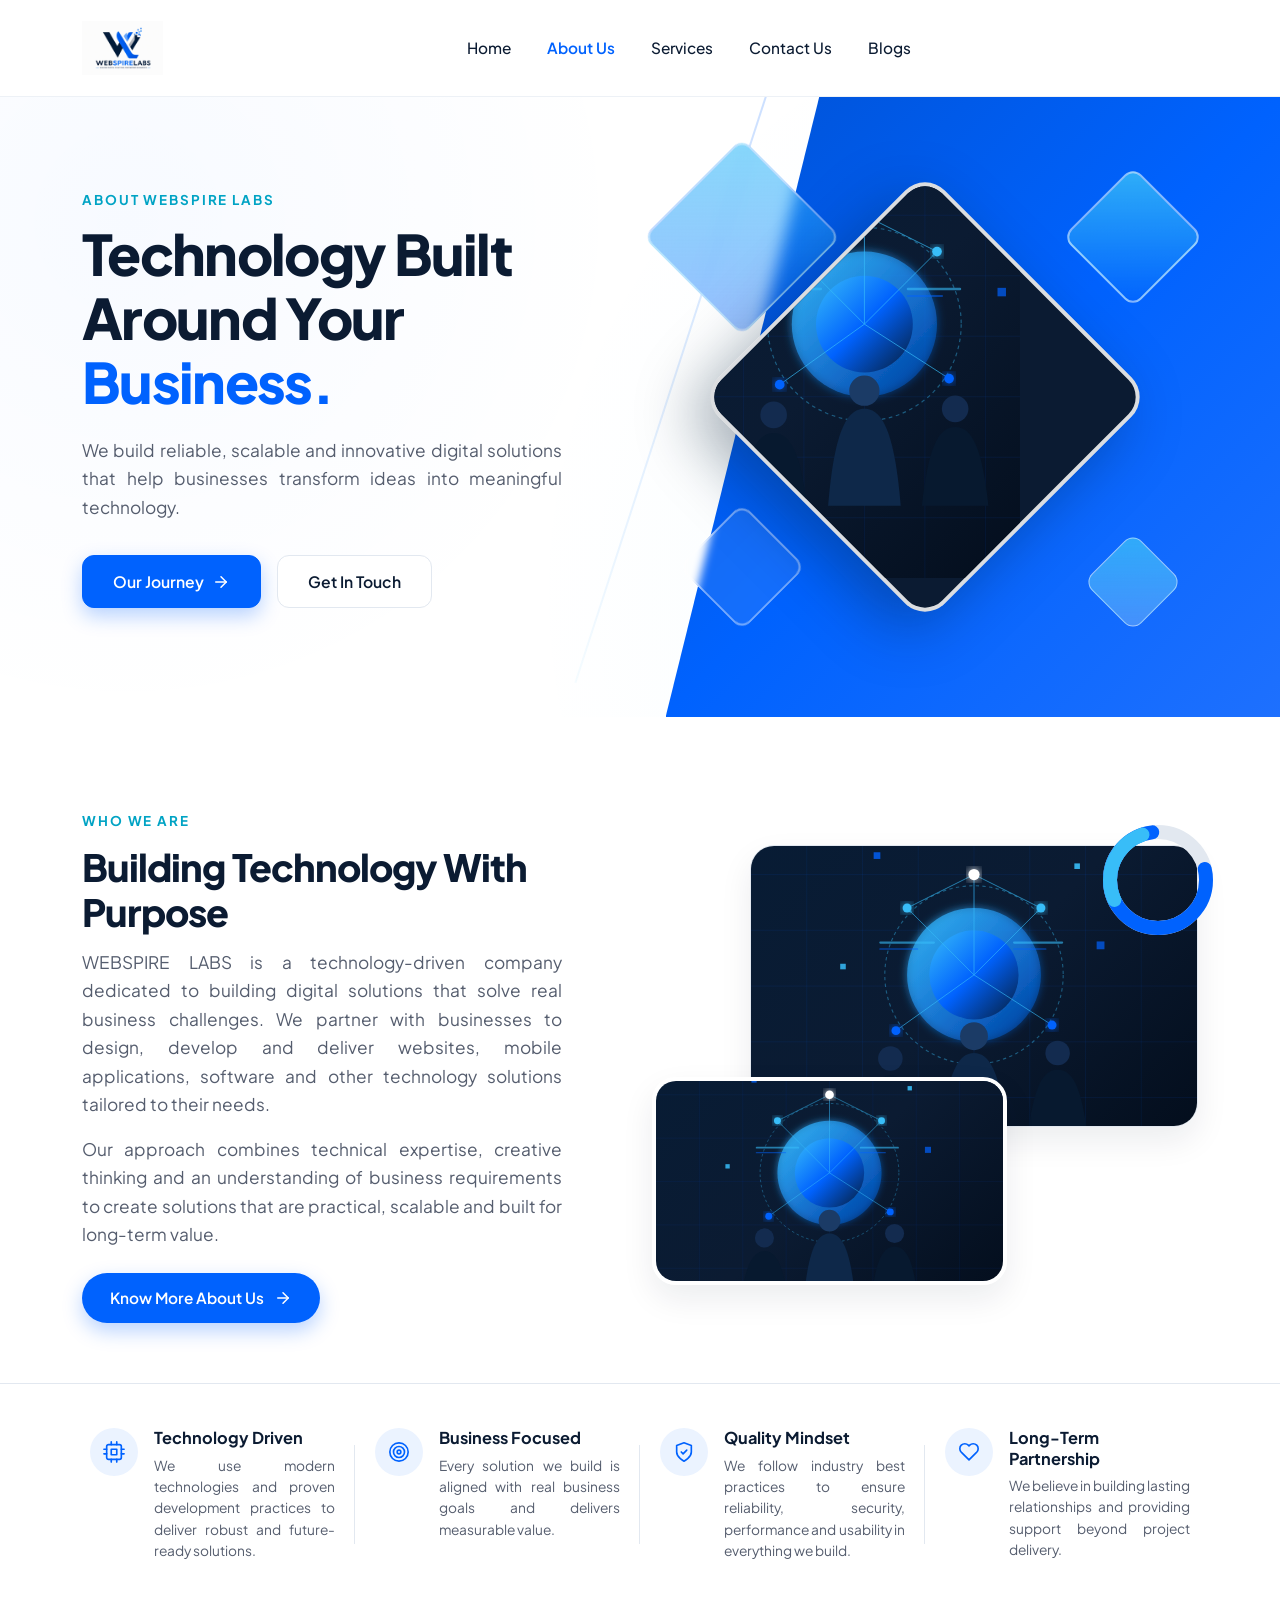
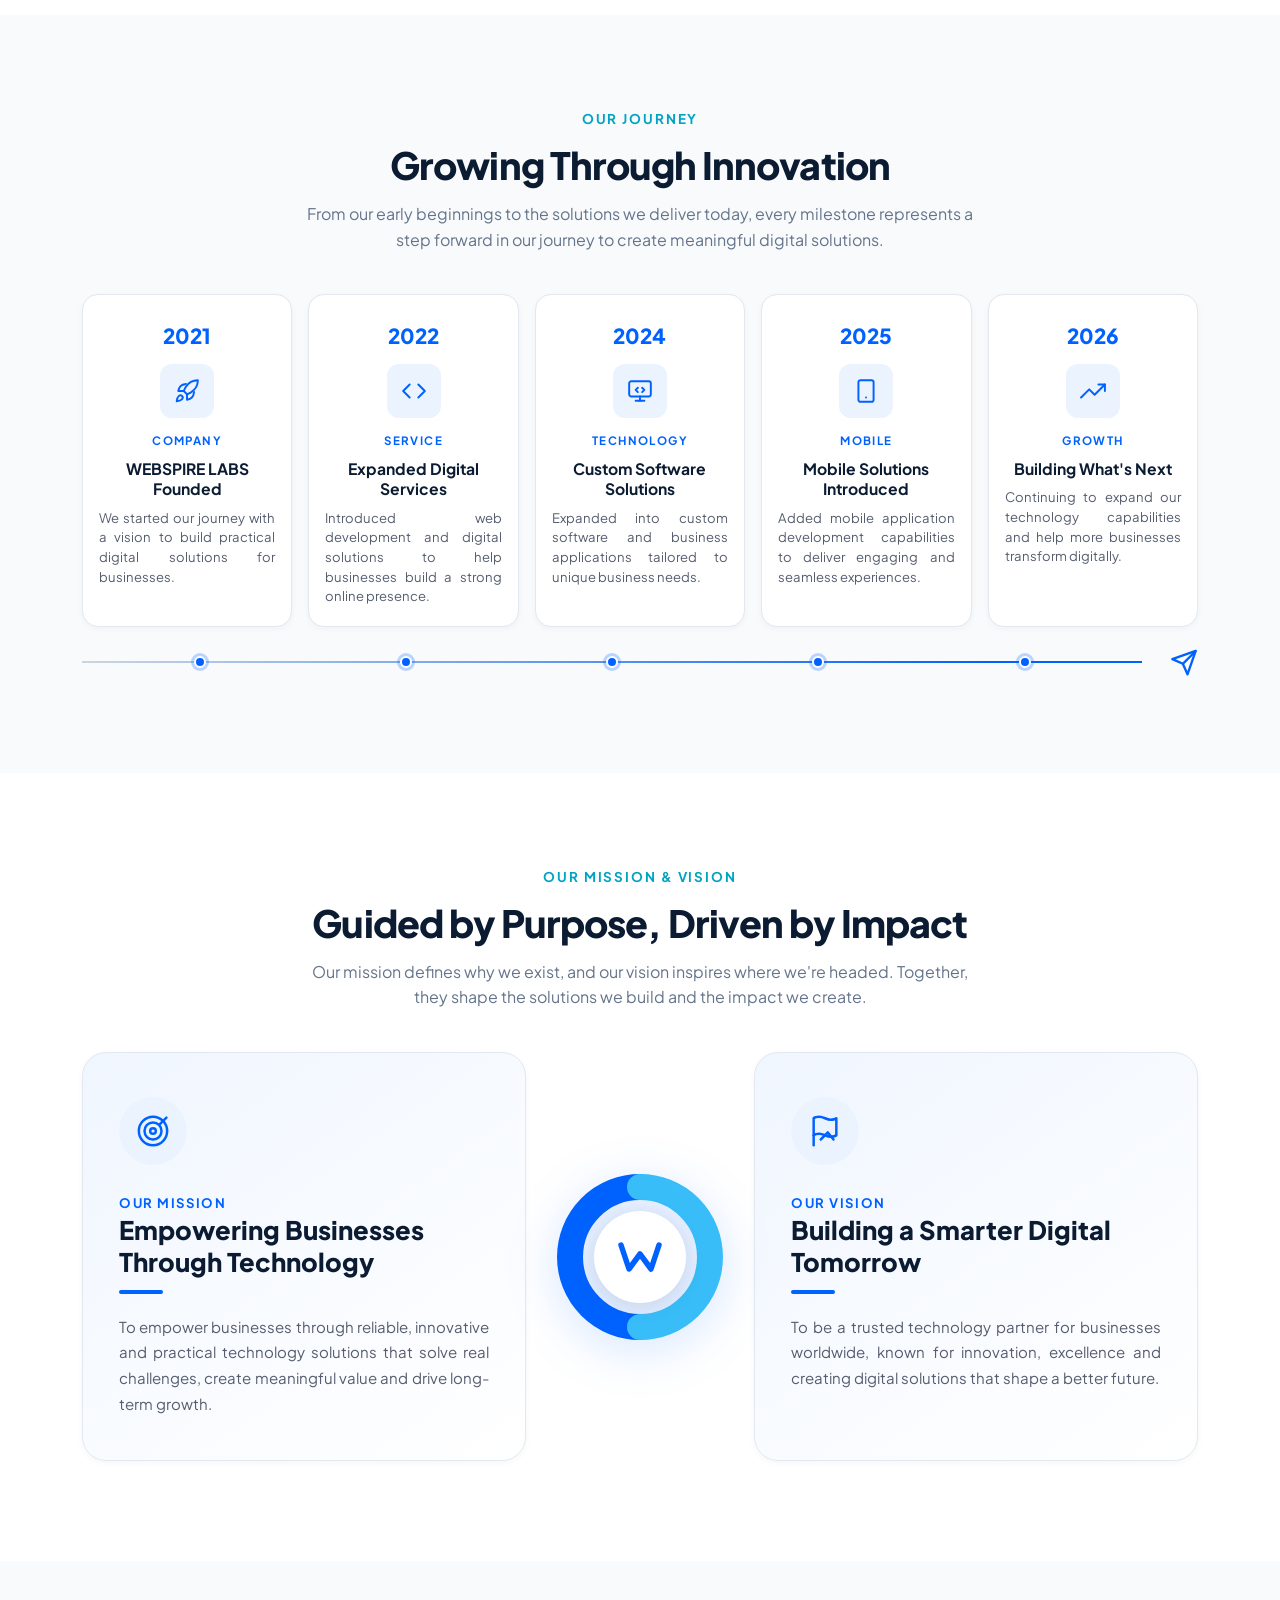
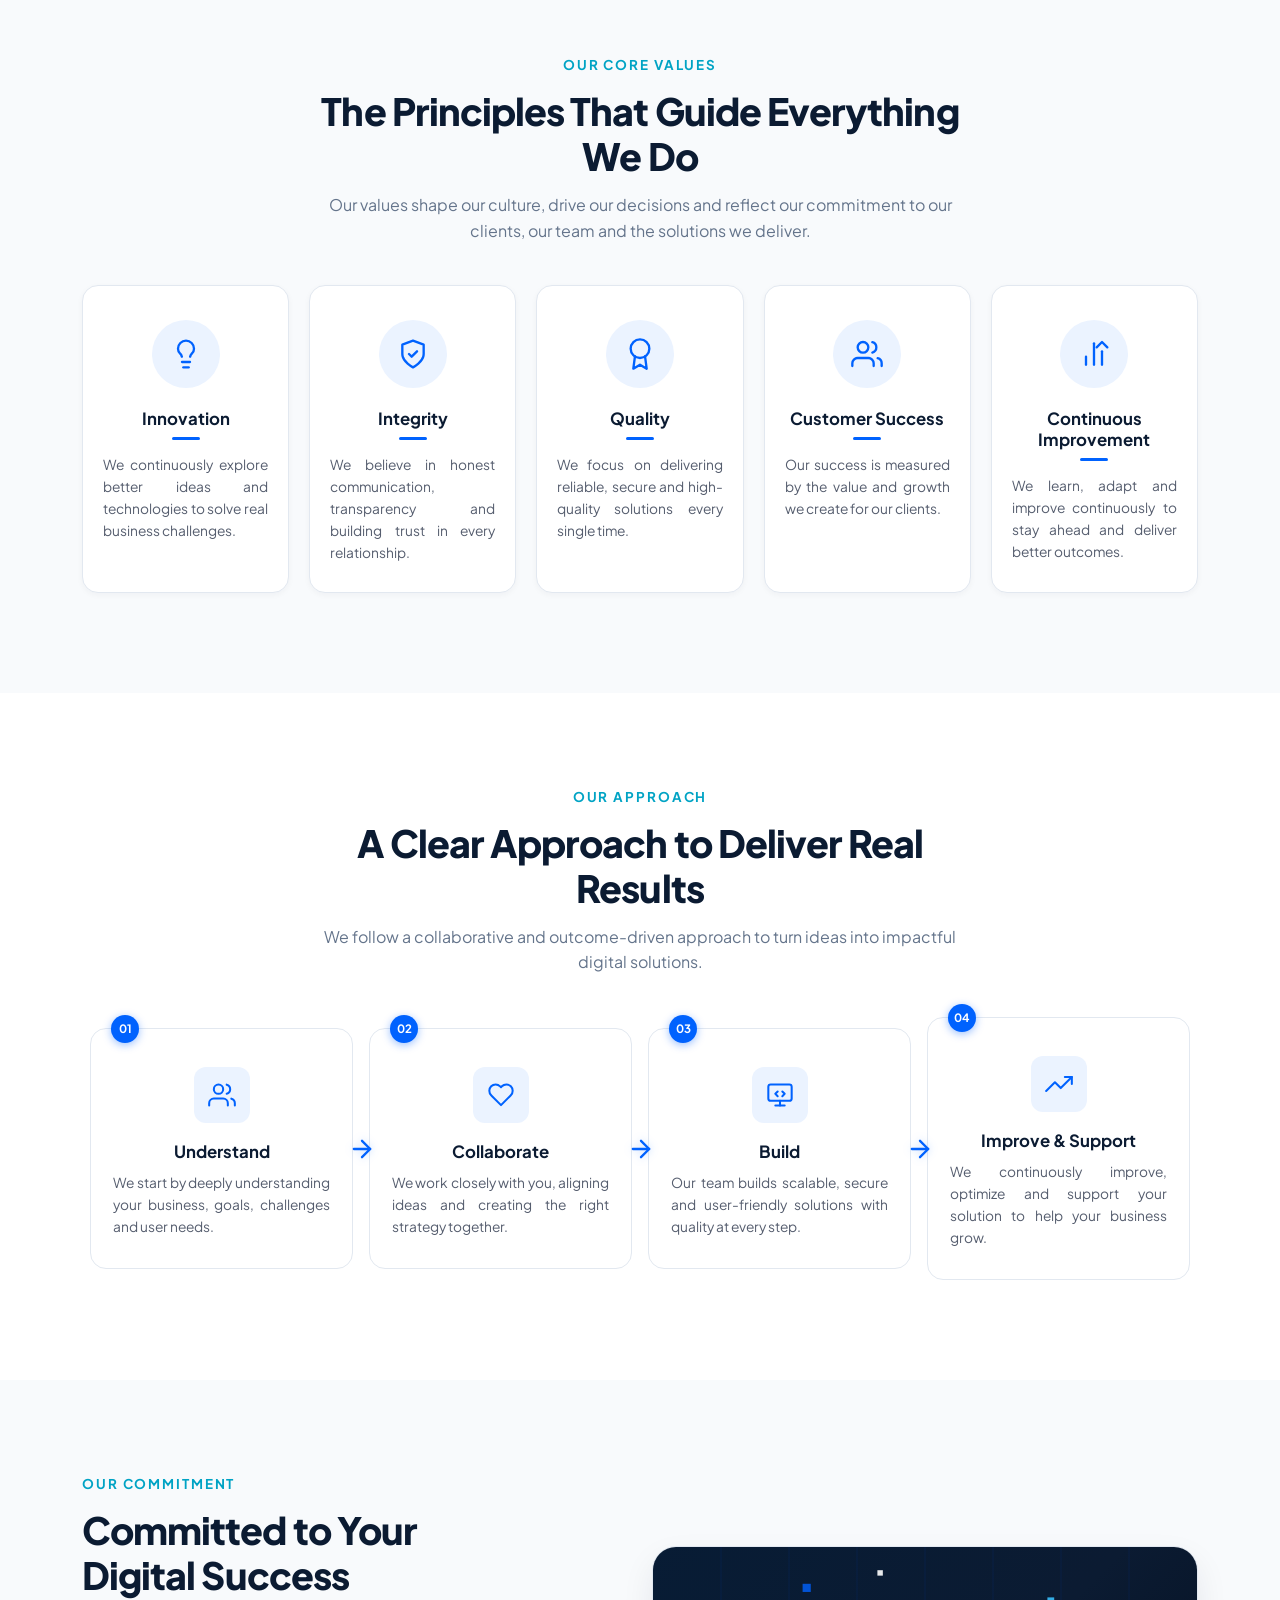
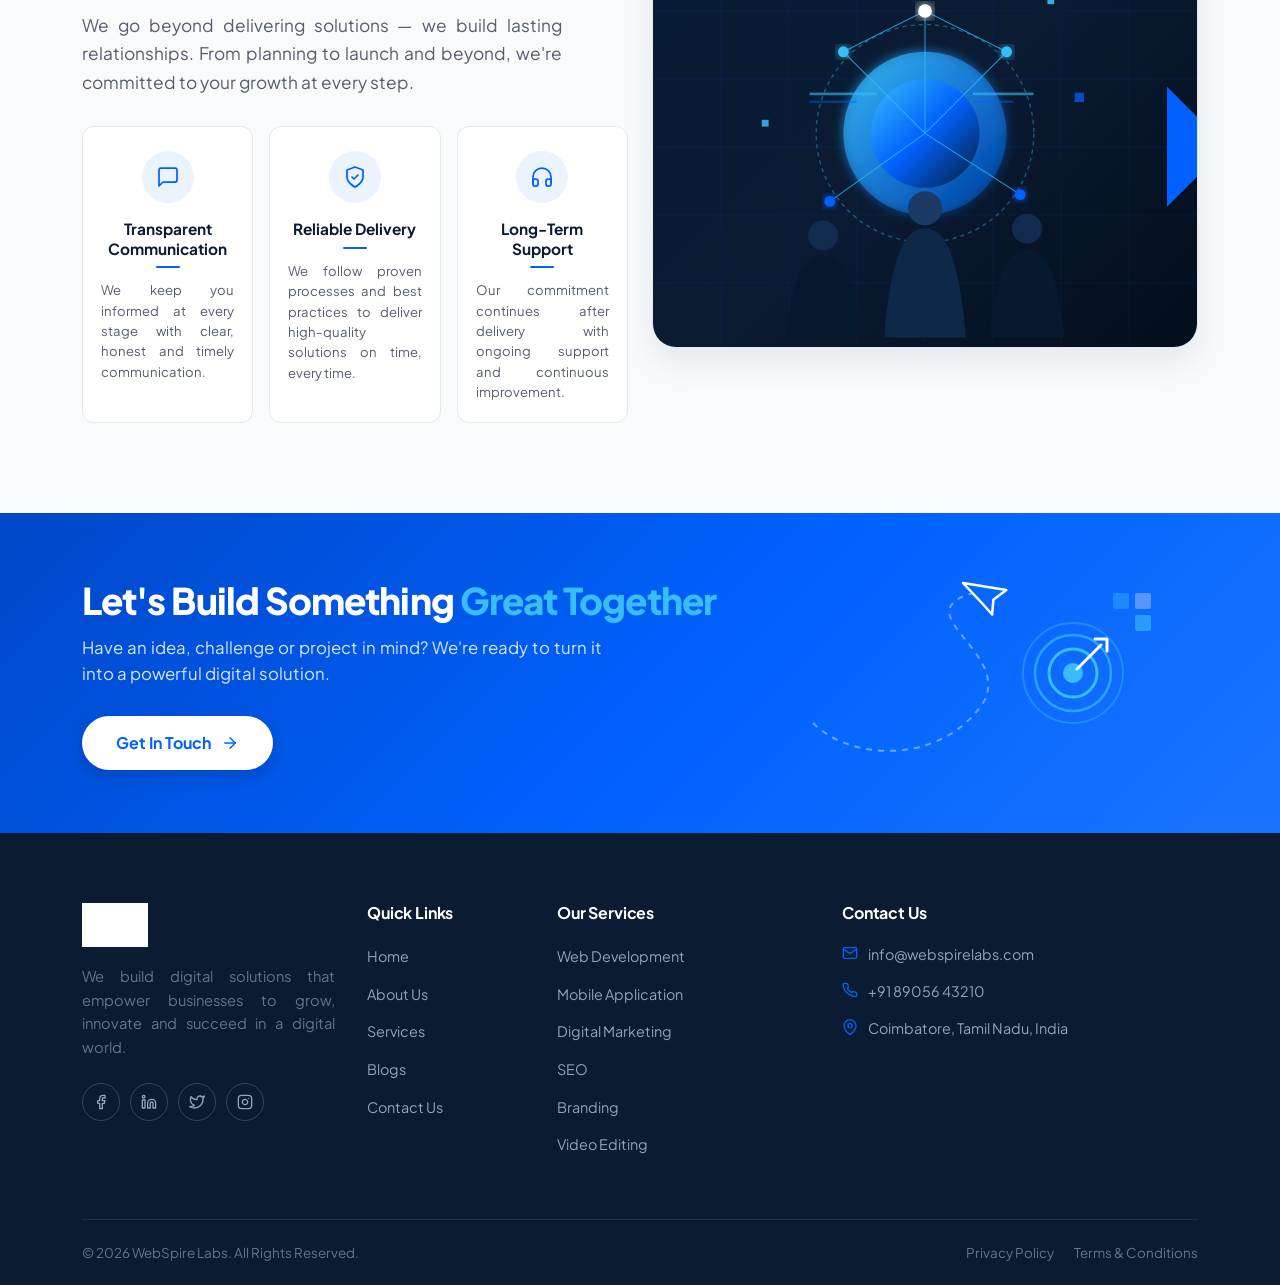
==== commit 3ce5f20c: "new home page design and header updates" ====
--- a/about.html
+++ b/about.html
@@ -40,8 +40,11 @@
   <!-- Bootstrap 5 CSS CDN -->
   <link href="https://cdn.jsdelivr.net/npm/bootstrap@5.3.3/dist/css/bootstrap.min.css" rel="stylesheet" integrity="sha384-QWTKZyjpPEjISv5WaRU9OFeRpok6YctnYmDr5pNlyT2bRjXh0JMhjY6hW+ALEwIH" crossorigin="anonymous">
 
-  <!-- Custom Stylesheet -->
+  <!-- Custom Stylesheet (Global Tokens, Navigation, Footer) -->
   <link rel="stylesheet" href="css/style.css">
+
+  <!-- About Us Specific Stylesheet -->
+  <link rel="stylesheet" href="css/about.css">
 
   <!-- Schema.org JSON-LD Structured Data for SEO -->
   <script type="application/ld+json">
@@ -190,77 +193,7 @@
       </div>
     </section>
 
-    <!-- ==========================================================================
-         Stats Counter Strip (Below Hero)
-         ========================================================================== -->
-    <section class="stats-section" id="stats" aria-label="Key Performance Metrics">
-      <div class="container">
-        <div class="stats-grid">
-          
-          <!-- Stat 1: Projects Delivered -->
-          <div class="stat-card-item">
-            <div class="stat-icon-wrap" aria-hidden="true">
-              <svg viewBox="0 0 24 24" fill="none" stroke="currentColor" stroke-linecap="round" stroke-linejoin="round">
-                <rect x="3" y="4" width="18" height="18" rx="2" ry="2"></rect>
-                <line x1="16" y1="2" x2="16" y2="6"></line>
-                <line x1="8" y1="2" x2="8" y2="6"></line>
-                <line x1="3" y1="10" x2="21" y2="10"></line>
-                <path d="M9 16l2 2 4-4"></path>
-              </svg>
-            </div>
-            <div>
-              <div class="stat-number" data-target="100" data-suffix="+">100+</div>
-              <p class="stat-label">Projects Delivered</p>
-            </div>
-          </div>
-
-          <!-- Stat 2: Happy Clients -->
-          <div class="stat-card-item">
-            <div class="stat-icon-wrap" aria-hidden="true">
-              <svg viewBox="0 0 24 24" fill="none" stroke="currentColor" stroke-linecap="round" stroke-linejoin="round">
-                <path d="M17 21v-2a4 4 0 0 0-4-4H5a4 4 0 0 0-4 4v2"></path>
-                <circle cx="9" cy="7" r="4"></circle>
-                <path d="M23 21v-2a4 4 0 0 0-3-3.87"></path>
-                <path d="M16 3.13a4 4 0 0 1 0 7.75"></path>
-              </svg>
-            </div>
-            <div>
-              <div class="stat-number" data-target="50" data-suffix="+">50+</div>
-              <p class="stat-label">Happy Clients</p>
-            </div>
-          </div>
-
-          <!-- Stat 3: Countries Served -->
-          <div class="stat-card-item">
-            <div class="stat-icon-wrap" aria-hidden="true">
-              <svg viewBox="0 0 24 24" fill="none" stroke="currentColor" stroke-linecap="round" stroke-linejoin="round">
-                <path d="M21 10c0 7-9 13-9 13s-9-6-9-13a9 9 0 0 1 18 0z"></path>
-                <circle cx="12" cy="10" r="3"></circle>
-              </svg>
-            </div>
-            <div>
-              <div class="stat-number" data-target="10" data-suffix="+">10+</div>
-              <p class="stat-label">Countries Served</p>
-            </div>
-          </div>
-
-          <!-- Stat 4: Years Experience -->
-          <div class="stat-card-item">
-            <div class="stat-icon-wrap" aria-hidden="true">
-              <svg viewBox="0 0 24 24" fill="none" stroke="currentColor" stroke-linecap="round" stroke-linejoin="round">
-                <circle cx="12" cy="8" r="7"></circle>
-                <polyline points="8.21 13.89 7 23 12 20 17 23 15.79 13.88"></polyline>
-              </svg>
-            </div>
-            <div>
-              <div class="stat-number" data-target="5" data-suffix="+">5+</div>
-              <p class="stat-label">Years Experience</p>
-            </div>
-          </div>
-
-        </div>
-      </div>
-    </section>
+
 
     <!-- ==========================================================================
          Section 02: Who We Are (image5.png - Top)
--- a/css/style.css
+++ b/css/style.css
@@ -16,6 +16,8 @@
   --color-navy: #071C35;
   --color-midnight: #0B1B32;
   --color-cyan: #38BDF8;
+  --color-cyan-accent: #00A3C4;
+  --color-cyan-accent-hover: #0087A3;
   --color-sky: #93C5FD;
   --color-hero-bg: #0057E7;
 
@@ -183,11 +185,6 @@
   height: 54px;
   width: auto;
   object-fit: contain;
-  transition: transform var(--transition-fast);
-}
-
-.brand-logo-img:hover {
-  transform: scale(1.02);
 }
 
 .nav-link-custom {
@@ -278,7 +275,6 @@
 .btn-nav-outline:hover {
   background-color: var(--color-primary);
   color: var(--color-white);
-  box-shadow: var(--shadow-cta);
 }
 
 .btn-nav-hamburger {
@@ -308,7 +304,6 @@
 
 .btn-nav-hamburger:hover {
   background-color: var(--color-primary);
-  transform: scale(1.05);
 }
 
 /* --------------------------------------------------------------------------
@@ -420,8 +415,6 @@
   background-color: var(--color-primary-hover);
   border-color: var(--color-primary-hover);
   color: var(--color-white);
-  transform: translateY(-2px);
-  box-shadow: 0 12px 24px rgba(0, 98, 254, 0.35);
 }
 
 .btn-secondary-hero {
@@ -442,8 +435,6 @@
   border-color: var(--color-primary);
   color: var(--color-primary);
   background-color: var(--color-bg-page);
-  transform: translateY(-2px);
-  box-shadow: var(--shadow-sm);
 }
 
 /* Hero Visual Art (Right Column) */
@@ -530,36 +521,52 @@
 }
 
 /* --------------------------------------------------------------------------
-   5. Key Performance Metrics / Stats Counter Strip
+   5. Key Performance Metrics / Stats Counter Strip (Flex Layout)
    -------------------------------------------------------------------------- */
 .stats-section {
   position: relative;
-  padding: 40px 0;
+  padding: 50px 0;
   background-color: var(--color-bg-page);
-  border-top: 1px solid rgba(226, 232, 240, 0.8);
-  border-bottom: 1px solid rgba(226, 232, 240, 0.8);
+  border-top: 1px solid var(--color-border);
+  border-bottom: 1px solid var(--color-border);
   z-index: 10;
 }
 
+.stats-section .container {
+  max-width: 1240px;
+  margin: 0 auto;
+  padding-left: 28px;
+  padding-right: 28px;
+}
+
 .stats-grid {
-  display: grid;
-  grid-template-columns: repeat(4, 1fr);
-  gap: 24px;
-  align-items: center;
+  display: flex;
+  flex-wrap: wrap;
+  align-items: center;
+  justify-content: space-between;
+  margin: 0;
 }
 
 .stat-card-item {
-  display: flex;
-  align-items: center;
+  flex: 0 0 25%;
+  max-width: 25%;
+  display: flex;
+  align-items: center;
+  justify-content: center;
   gap: 16px;
-  padding: 8px 12px;
-  position: relative;
+  padding: 10px 16px;
+  position: relative;
+  transition: transform var(--transition-base);
+}
+
+.stat-card-item:hover {
+  transform: translateY(-2px);
 }
 
 .stat-card-item:not(:last-child)::after {
   content: '';
   position: absolute;
-  right: -12px;
+  right: 0;
   top: 15%;
   height: 70%;
   width: 1px;
@@ -567,8 +574,8 @@
 }
 
 .stat-icon-wrap {
-  width: 48px;
-  height: 48px;
+  width: 52px;
+  height: 52px;
   border-radius: var(--radius-md);
   background-color: var(--color-primary-light);
   display: flex;
@@ -576,23 +583,33 @@
   justify-content: center;
   flex-shrink: 0;
   color: var(--color-primary);
-  transition: transform var(--transition-fast);
+  transition: all var(--transition-base);
+}
+
+.stat-icon-wrap svg {
+  width: 26px;
+  height: 26px;
+  stroke: var(--color-primary);
+  stroke-width: 1.85;
 }
 
 .stat-card-item:hover .stat-icon-wrap {
-  transform: scale(1.08);
-  background-color: #DDEBFF;
-}
-
-.stat-icon-wrap svg {
-  width: 24px;
-  height: 24px;
-  stroke: var(--color-primary);
-  stroke-width: 2;
+  background-color: var(--color-primary);
+  color: var(--color-white);
+  transform: scale(1.05);
+}
+
+.stat-card-item:hover .stat-icon-wrap svg {
+  stroke: var(--color-white);
+}
+
+.stat-text-wrap {
+  display: flex;
+  flex-direction: column;
 }
 
 .stat-number {
-  font-size: 1.95rem;
+  font-size: 2.15rem;
   font-weight: 800;
   color: var(--color-primary);
   line-height: 1.1;
@@ -601,33 +618,41 @@
 }
 
 .stat-label {
-  font-size: 0.88rem;
-  font-weight: 500;
+  font-size: 0.9rem;
+  font-weight: 600;
   color: var(--color-muted);
-  line-height: 1.2;
+  line-height: 1.25;
   margin: 0;
+  white-space: nowrap;
 }
 
 /* --------------------------------------------------------------------------
-   6. Services Section
+   6. Services Section — Minimalist Flex Layout with Ambient Hover
    -------------------------------------------------------------------------- */
 .services-section {
-  padding: 90px 0 100px 0;
-  background-color: var(--color-bg-subtle);
-  position: relative;
+  padding: 68px 0 55px 0;
+  background-color: var(--color-bg-page);
+  position: relative;
+}
+
+.services-section .container {
+  max-width: 1240px;
+  margin: 0 auto;
+  padding-left: 28px;
+  padding-right: 28px;
 }
 
 .section-header {
   text-align: center;
   max-width: 680px;
-  margin: 0 auto 56px auto;
+  margin: 0 auto 42px auto;
 }
 
 .section-eyebrow {
   display: inline-block;
   font-size: 0.84rem;
   font-weight: 700;
-  color: var(--color-primary);
+  color: var(--color-cyan-accent);
   text-transform: uppercase;
   letter-spacing: 0.14em;
   margin-bottom: 12px;
@@ -649,121 +674,110 @@
   margin: 0 auto;
 }
 
-/* Services Grid */
+/* Services Flex Grid — Balanced Left & Right Margins */
 .services-grid {
-  display: grid;
-  grid-template-columns: repeat(3, 1fr);
-  gap: 28px;
+  display: flex;
+  flex-wrap: wrap;
+  justify-content: space-between;
+  gap: 28px 24px;
+  margin: 0;
 }
 
 .service-card {
-  background-color: var(--color-bg-card);
-  border: 1px solid var(--color-border);
+  flex: 0 0 calc(33.333% - 20px);
+  max-width: calc(33.333% - 20px);
+  background-color: transparent;
+  border: 1px solid transparent;
   border-radius: var(--radius-lg);
-  padding: 34px 28px 30px 28px;
-  box-shadow: var(--shadow-sm);
+  padding: 28px 24px 26px 24px;
+  box-shadow: none;
   display: flex;
   flex-direction: column;
+  align-items: flex-start;
+  text-align: left;
+  position: relative;
   transition: all var(--transition-smooth);
-  position: relative;
-  overflow: hidden;
-}
-
-.service-card::before {
-  content: '';
-  position: absolute;
-  top: 0;
-  left: 0;
-  width: 100%;
-  height: 3px;
-  background: linear-gradient(90deg, var(--color-primary) 0%, var(--color-cyan) 100%);
-  opacity: 0;
-  transition: opacity var(--transition-fast);
-}
-
+}
+
+/* Hover Effect on Service Item */
 .service-card:hover {
-  transform: translateY(-6px);
-  border-color: var(--color-border-primary);
-  box-shadow: var(--shadow-card-hover);
-}
-
-.service-card:hover::before {
-  opacity: 1;
+  background-color: #FFFFFF;
+  border-color: rgba(0, 98, 254, 0.14);
+  box-shadow: 0 12px 36px rgba(0, 98, 254, 0.08), 0 2px 8px rgba(0, 0, 0, 0.03);
+  transform: translateY(-5px);
 }
 
 .service-icon-box {
-  width: 52px;
-  height: 52px;
-  border-radius: var(--radius-md);
-  background-color: var(--color-primary-light);
-  display: flex;
-  align-items: center;
-  justify-content: center;
-  margin-bottom: 22px;
-  color: var(--color-primary);
-  transition: all var(--transition-base);
+  width: auto;
+  height: auto;
+  background: none;
+  border: none;
+  border-radius: 0;
+  margin-bottom: 20px;
+  display: flex;
+  align-items: center;
+  justify-content: flex-start;
 }
 
 .service-icon-box svg {
-  width: 26px;
-  height: 26px;
+  width: 36px;
+  height: 36px;
   stroke: var(--color-primary);
   stroke-width: 1.85;
-}
-
-.service-card:hover .service-icon-box {
-  background-color: var(--color-primary);
-  color: var(--color-white);
-  transform: scale(1.05);
+  transition: transform var(--transition-base), stroke var(--transition-fast), filter var(--transition-base);
 }
 
 .service-card:hover .service-icon-box svg {
-  stroke: var(--color-white);
+  transform: translateY(-2px) scale(1.08);
+  filter: drop-shadow(0 4px 8px rgba(0, 98, 254, 0.25));
 }
 
 .service-card-title {
-  font-size: 1.22rem;
+  font-size: 1.25rem;
   font-weight: 700;
   color: var(--color-heading);
   margin-bottom: 12px;
-  letter-spacing: -0.01em;
+  letter-spacing: -0.015em;
+  line-height: 1.35;
 }
 
 .service-card-desc {
-  font-size: 0.92rem;
+  font-size: 0.94rem;
   color: var(--color-body);
-  line-height: 1.6;
-  margin-bottom: 22px;
+  line-height: 1.68;
+  margin-bottom: 20px;
   flex-grow: 1;
-  text-align: justify;
+  text-align: left;
 }
 
 .service-card-link {
   display: inline-flex;
   align-items: center;
-  gap: 6px;
-  font-size: 0.92rem;
+  gap: 8px;
+  font-size: 0.94rem;
   font-weight: 600;
-  color: var(--color-primary);
+  color: var(--color-cyan-accent);
+  text-decoration: none;
   margin-top: auto;
-  transition: gap var(--transition-fast);
+  transition: gap var(--transition-fast), color var(--transition-fast);
 }
 
 .service-card-link svg {
   width: 16px;
   height: 16px;
-  stroke: var(--color-primary);
+  stroke: var(--color-cyan-accent);
   stroke-width: 2;
-  transition: transform var(--transition-fast);
+  transition: transform var(--transition-fast), stroke var(--transition-fast);
 }
 
 .service-card:hover .service-card-link {
-  color: var(--color-primary-hover);
+  color: var(--color-cyan-accent-hover);
+  gap: 12px;
 }
 
 .service-card:hover .service-card-link svg {
   transform: translateX(4px);
-  stroke: var(--color-primary-hover);
+  stroke: var(--color-cyan-accent-hover);
 }
 
 /* --------------------------------------------------------------------------
@@ -808,7 +822,13 @@
   }
 
   .services-grid {
-    gap: 20px;
+    gap: 28px 20px;
+  }
+
+  .service-card {
+    flex: 0 0 calc(33.333% - 14px);
+    max-width: calc(33.333% - 14px);
+    padding: 24px 18px;
   }
 }
 
@@ -851,7 +871,13 @@
   }
 
   .services-grid {
-    grid-template-columns: repeat(2, 1fr);
+    gap: 28px 20px;
+  }
+
+  .service-card {
+    flex: 0 0 calc(50% - 10px);
+    max-width: calc(50% - 10px);
+    padding: 24px 18px;
   }
 }
 
@@ -944,7 +970,12 @@
   }
 
   .services-section {
-    padding: 60px 0 70px 0;
+    padding: 48px 0;
+  }
+
+  .services-section .container {
+    padding-left: 18px;
+    padding-right: 18px;
   }
 
   .section-title {
@@ -952,12 +983,14 @@
   }
 
   .services-grid {
-    grid-template-columns: 1fr;
-    gap: 18px;
+    flex-direction: column;
+    gap: 16px;
   }
 
   .service-card {
-    padding: 26px 20px;
+    flex: 0 0 100%;
+    max-width: 100%;
+    padding: 22px 18px;
   }
 }
 
@@ -966,13 +999,20 @@
    ========================================================================== */
 
 /* --------------------------------------------------------------------------
-   9. Why Choose Us — 4 Feature Pillars (Image2, Top)
+   9. Why Choose Us — 4 Feature Pillars (Flex Minimalist with Hover)
    -------------------------------------------------------------------------- */
 .why-choose-section {
-  padding: 90px 0 80px 0;
+  padding: 55px 0 68px 0;
   background-color: var(--color-bg-page);
   position: relative;
   overflow: hidden;
+}
+
+.why-choose-section .container {
+  max-width: 1240px;
+  margin: 0 auto;
+  padding-left: 28px;
+  padding-right: 28px;
 }
 
 /* Decorative dot-grid accents */
@@ -982,121 +1022,113 @@
   position: absolute;
   width: 120px;
   height: 120px;
-  background-image: radial-gradient(circle, rgba(0, 98, 254, 0.18) 1.5px, transparent 1.5px);
+  background-image: radial-gradient(circle, rgba(0, 98, 254, 0.15) 1.5px, transparent 1.5px);
   background-size: 14px 14px;
   pointer-events: none;
   z-index: 0;
 }
 
 .why-choose-section::before {
-  top: 40px;
+  top: 30px;
   left: 30px;
 }
 
 .why-choose-section::after {
-  bottom: 40px;
+  bottom: 30px;
   right: 30px;
 }
 
 .why-choose-header {
   text-align: center;
   max-width: 680px;
-  margin: 0 auto 56px auto;
+  margin: 0 auto 42px auto;
   position: relative;
   z-index: 1;
 }
 
-/* 4-Column Pillar Cards */
+/* 4-Column Flex Grid */
 .why-pillars-grid {
-  display: grid;
-  grid-template-columns: repeat(4, 1fr);
-  gap: 24px;
+  display: flex;
+  flex-wrap: wrap;
+  justify-content: space-between;
+  gap: 28px 24px;
   position: relative;
   z-index: 1;
+  margin: 0;
 }
 
 .pillar-card {
-  background: var(--color-bg-page);
-  border: 1px solid var(--color-border);
+  flex: 0 0 calc(25% - 18px);
+  max-width: calc(25% - 18px);
+  background-color: transparent;
+  border: 1px solid transparent;
   border-radius: var(--radius-lg);
-  padding: 36px 24px 30px 24px;
-  text-align: center;
+  padding: 28px 22px 26px 22px;
+  box-shadow: none;
+  display: flex;
+  flex-direction: column;
+  align-items: flex-start;
+  text-align: left;
+  position: relative;
   transition: all var(--transition-smooth);
-  position: relative;
-}
-
-.pillar-card::before {
-  content: '';
-  position: absolute;
-  bottom: 0;
-  left: 0;
-  width: 100%;
-  height: 3px;
-  border-radius: 0 0 var(--radius-lg) var(--radius-lg);
-  background: linear-gradient(90deg, var(--color-primary) 0%, var(--color-cyan) 100%);
-  opacity: 0;
-  transition: opacity var(--transition-fast);
-}
-
+}
+
+/* Hover Effect on Pillar Card (Identical to Services) */
 .pillar-card:hover {
-  transform: translateY(-6px);
-  box-shadow: var(--shadow-card-hover);
-  border-color: var(--color-border-primary);
-}
-
-.pillar-card:hover::before {
-  opacity: 1;
+  background-color: #FFFFFF;
+  border-color: rgba(0, 98, 254, 0.14);
+  box-shadow: 0 12px 36px rgba(0, 98, 254, 0.08), 0 2px 8px rgba(0, 0, 0, 0.03);
+  transform: translateY(-5px);
 }
 
 .pillar-icon-wrap {
-  width: 72px;
-  height: 72px;
-  border-radius: 50%;
-  background-color: var(--color-primary-light);
-  display: flex;
-  align-items: center;
-  justify-content: center;
-  margin: 0 auto 22px auto;
-  transition: all var(--transition-base);
+  width: auto;
+  height: auto;
+  background: none;
+  border: none;
+  border-radius: 0;
+  margin: 0 0 20px 0;
+  display: flex;
+  align-items: center;
+  justify-content: flex-start;
 }
 
 .pillar-icon-wrap svg {
-  width: 32px;
-  height: 32px;
+  width: 36px;
+  height: 36px;
   stroke: var(--color-primary);
-  stroke-width: 1.75;
-}
-
-.pillar-card:hover .pillar-icon-wrap {
-  background-color: var(--color-primary);
-  transform: scale(1.08);
+  stroke-width: 1.85;
+  transition: transform var(--transition-base), stroke var(--transition-fast), filter var(--transition-base);
 }
 
 .pillar-card:hover .pillar-icon-wrap svg {
-  stroke: var(--color-white);
+  transform: translateY(-2px) scale(1.08);
+  filter: drop-shadow(0 4px 8px rgba(0, 98, 254, 0.25));
 }
 
 .pillar-title {
-  font-size: 1.08rem;
+  font-size: 1.2rem;
   font-weight: 700;
   color: var(--color-heading);
   margin-bottom: 10px;
-  letter-spacing: -0.01em;
+  letter-spacing: -0.015em;
+  line-height: 1.35;
 }
 
 .pillar-desc {
-  font-size: 0.9rem;
+  font-size: 0.93rem;
   color: var(--color-body);
-  line-height: 1.6;
+  line-height: 1.65;
   margin: 0;
-  text-align: justify;
+  text-align: left;
 }
 
 /* --------------------------------------------------------------------------
    10. Feature / About Block — Image2 Lower Half
    -------------------------------------------------------------------------- */
 .feature-block-section {
-  padding: 80px 0 90px 0;
+  display: none !important;
+  padding: 68px 0;
   background-color: var(--color-bg-subtle);
 }
 
@@ -1288,145 +1320,252 @@
 .btn-feature-primary:hover {
   background-color: var(--color-primary-hover);
   color: var(--color-white);
-  transform: translateY(-2px);
-  box-shadow: 0 12px 24px rgba(0, 98, 254, 0.38);
-}
-
-.btn-feature-primary:hover svg {
-  transform: translateX(4px);
-}
+}
+
 
 /* --------------------------------------------------------------------------
-   11. Our Process — 4-Step Horizontal Flowchart (Image3, Top)
+   11. Client Testimonials Section (Clean Minimalist Multi-Card Layout)
    -------------------------------------------------------------------------- */
-.process-section {
-  padding: 90px 0 100px 0;
+.testimonials-section {
+  padding: 68px 0 68px 0;
   background-color: var(--color-bg-page);
   position: relative;
-}
-
-.process-header {
+  overflow: hidden;
+}
+
+.testimonials-section .container {
+  max-width: 1240px;
+  margin: 0 auto;
+  padding-left: 28px;
+  padding-right: 28px;
+  position: relative;
+  z-index: 1;
+}
+
+/* Ambient Geometric Web Constellation Background */
+.testimonials-bg-accent {
+  position: absolute;
+  top: 0;
+  left: 0;
+  width: 100%;
+  height: 100%;
+  pointer-events: none;
+  z-index: 0;
+  opacity: 0.8;
+}
+
+.testimonials-bg-accent svg {
+  width: 100%;
+  height: 100%;
+  display: block;
+}
+
+.testimonials-header {
+  margin-bottom: 38px;
   text-align: center;
-  max-width: 600px;
-  margin: 0 auto 60px auto;
-}
-
-.process-steps-grid {
-  display: grid;
-  grid-template-columns: repeat(4, 1fr);
-  gap: 0;
-  position: relative;
-  align-items: center;
-}
-
-.process-step-item {
-  text-align: center;
-  padding: 36px 20px 30px 20px;
-  border: 1px solid var(--color-border);
+}
+
+.testimonials-header .section-eyebrow {
+  display: inline-block;
+  font-size: 0.84rem;
+  font-weight: 700;
+  color: var(--color-cyan-accent);
+  text-transform: uppercase;
+  letter-spacing: 0.14em;
+  margin-bottom: 8px;
+}
+
+.testimonials-header .section-title {
+  font-size: 2.35rem;
+  font-weight: 800;
+  color: var(--color-heading);
+  letter-spacing: -0.025em;
+  line-height: 1.2;
+  margin: 0;
+}
+
+/* Carousel / Multi-Column Wrapper */
+.testimonials-wrapper {
+  position: relative;
+  display: flex;
+  align-items: center;
+  justify-content: space-between;
+  gap: 16px;
+  margin: 0 -16px;
+  z-index: 1;
+}
+
+.testimonials-slider-window {
+  overflow: hidden;
+  width: 100%;
+  padding: 12px 4px 16px 4px;
+  margin: -12px -4px -16px -4px;
+}
+
+.testimonials-track {
+  display: flex;
+  flex-wrap: nowrap;
+  align-items: stretch;
+  gap: 24px;
+  width: 100%;
+  transition: transform 0.45s cubic-bezier(0.25, 1, 0.5, 1);
+  will-change: transform;
+}
+
+.testimonial-card {
+  flex: 0 0 calc((100% - 48px) / 3);
+  min-width: calc((100% - 48px) / 3);
+  max-width: calc((100% - 48px) / 3);
+  display: flex;
+  flex-direction: column;
+}
+
+.testimonial-card-inner {
+  display: flex;
+  flex-direction: row;
+  align-items: flex-start;
+  gap: 14px;
+  height: 100%;
+  padding: 30px 24px 28px 24px;
   border-radius: var(--radius-lg);
-  background: var(--color-bg-page);
-  position: relative;
-  transition: all var(--transition-smooth);
-  margin: 0 8px;
-}
-
-.process-step-item:hover {
-  box-shadow: var(--shadow-card-hover);
-  border-color: var(--color-border-primary);
+  background-color: transparent;
+  border: 1px solid transparent;
+  transition: background-color 0.35s ease, border-color 0.35s ease, box-shadow 0.35s ease, transform 0.35s ease;
+}
+
+/* Highlighted Active / Center Card (Hover effect removed on cards) */
+.testimonial-card-active .testimonial-card-inner {
+  background-color: #FFFFFF;
+  border: 1px solid rgba(0, 98, 254, 0.18);
+  box-shadow: 0 14px 38px rgba(0, 98, 254, 0.08), 0 2px 8px rgba(0, 0, 0, 0.03);
   transform: translateY(-4px);
 }
 
-.process-step-icon {
-  width: 60px;
-  height: 60px;
-  border-radius: var(--radius-md);
-  background-color: var(--color-primary-light);
+.testimonial-quote-icon {
+  width: 36px;
+  height: 36px;
+  flex-shrink: 0;
+  color: #00A3C4;
+  margin-top: 2px;
+}
+
+.testimonial-quote-icon svg {
+  width: 32px;
+  height: 32px;
+  fill: #00A3C4;
+}
+
+.testimonial-content {
+  display: flex;
+  flex-direction: column;
+  height: 100%;
+}
+
+.testimonial-quote {
+  font-size: 0.92rem;
+  line-height: 1.68;
+  color: var(--color-heading);
+  margin-bottom: 24px;
+  flex-grow: 1;
+  text-align: left;
+}
+
+.testimonial-author-block {
+  display: flex;
+  align-items: center;
+  gap: 14px;
+  margin-top: auto;
+}
+
+.testimonial-avatar {
+  width: 48px;
+  height: 48px;
+  border-radius: 50%;
+  background: linear-gradient(135deg, #E0F2FE 0%, #BAE6FD 100%);
   display: flex;
   align-items: center;
   justify-content: center;
-  margin: 0 auto 18px auto;
-  transition: all var(--transition-base);
-}
-
-.process-step-icon svg {
+  color: var(--color-primary);
+  flex-shrink: 0;
+  overflow: hidden;
+  border: 2px solid var(--color-white);
+  box-shadow: 0 4px 10px rgba(0, 98, 254, 0.15);
+}
+
+.testimonial-avatar svg {
   width: 28px;
   height: 28px;
-  stroke: var(--color-primary);
-  stroke-width: 1.75;
-}
-
-.process-step-item:hover .process-step-icon {
-  background-color: var(--color-primary);
-}
-
-.process-step-item:hover .process-step-icon svg {
-  stroke: var(--color-white);
-}
-
-.process-step-num {
-  font-size: 0.82rem;
-  font-weight: 700;
-  color: var(--color-primary);
-  text-transform: uppercase;
-  letter-spacing: 0.06em;
-  margin-bottom: 6px;
-}
-
-.process-step-title {
+  fill: var(--color-primary);
+}
+
+.testimonial-author-name {
   font-size: 1.05rem;
   font-weight: 700;
   color: var(--color-heading);
-  margin-bottom: 10px;
-}
-
-.process-step-desc {
-  font-size: 0.88rem;
-  color: var(--color-body);
-  line-height: 1.6;
+  margin-bottom: 2px;
+  line-height: 1.25;
+}
+
+.testimonial-author-role {
+  font-size: 0.82rem;
+  color: var(--color-muted);
+  font-weight: 500;
+  line-height: 1.35;
   margin: 0;
-  text-align: justify;
-}
-
-/* Connecting arrow between steps */
-.process-arrow {
+}
+
+/* Nav Button Arrows */
+.testimonial-nav-btn {
+  width: 40px;
+  height: 40px;
+  border-radius: 50%;
+  border: 1.5px solid rgba(0, 98, 254, 0.18);
+  background: #FFFFFF;
+  color: #00A3C4;
   display: flex;
   align-items: center;
   justify-content: center;
-  position: absolute;
-  right: -24px;
-  top: 50%;
-  transform: translateY(-50%);
-  z-index: 5;
-  pointer-events: none;
-}
-
-.process-arrow svg {
-  width: 28px;
-  height: 28px;
-  stroke: var(--color-primary);
-  stroke-width: 2;
-  filter: drop-shadow(0 0 4px rgba(0, 98, 254, 0.25));
-}
-
-/* --------------------------------------------------------------------------
-   12. Our Work / Portfolio Grid (Image3, Middle)
-   -------------------------------------------------------------------------- */
+  cursor: pointer;
+  transition: all var(--transition-base);
+  flex-shrink: 0;
+  box-shadow: 0 4px 12px rgba(0, 0, 0, 0.04);
+  padding: 0;
+  z-index: 2;
+}
+
+.testimonial-nav-btn svg {
+  width: 22px;
+  height: 22px;
+  stroke: #00A3C4;
+}
+
+.testimonial-nav-btn:hover {
+  background-color: var(--color-primary);
+  color: var(--color-white);
+  border-color: var(--color-primary);
+  transform: scale(1.1);
+  box-shadow: 0 6px 18px rgba(0, 98, 254, 0.35);
+}
+
+.testimonial-nav-btn:hover svg {
+  stroke: var(--color-white);
+}
 .portfolio-section {
-  padding: 90px 0 100px 0;
-  background-color: var(--color-bg-subtle);
+  padding: 68px 0 45px 0;
+  background-color: var(--color-bg-page);
 }
 
 .portfolio-header {
   text-align: center;
   max-width: 640px;
-  margin: 0 auto 56px auto;
+  margin: 0 auto 40px auto;
 }
 
 .portfolio-grid {
   display: grid;
   grid-template-columns: repeat(4, 1fr);
   gap: 24px;
-  margin-bottom: 44px;
+  margin-bottom: 36px;
 }
 
 .portfolio-card {
@@ -1439,7 +1578,6 @@
 }
 
 .portfolio-card:hover {
-  transform: translateY(-6px);
   box-shadow: var(--shadow-card-hover);
   border-color: var(--color-border-primary);
 }
@@ -1459,18 +1597,6 @@
 
 .portfolio-card:hover .portfolio-card-img img {
   transform: scale(1.05);
-}
-
-.portfolio-card-img-overlay {
-  position: absolute;
-  inset: 0;
-  background: linear-gradient(135deg, rgba(0, 98, 254, 0) 0%, rgba(0, 98, 254, 0.45) 100%);
-  opacity: 0;
-  transition: opacity var(--transition-base);
-}
-
-.portfolio-card:hover .portfolio-card-img-overlay {
-  opacity: 1;
 }
 
 .portfolio-card-body {
@@ -1533,9 +1659,8 @@
    13. CTA Banner — "Have a Project in Mind?" (Image3, Lower)
    -------------------------------------------------------------------------- */
 .cta-banner-section {
-  padding: 0 0 0 0;
+  padding: 15px 0 68px 0;
   background-color: var(--color-bg-subtle);
-  padding-bottom: 0;
 }
 
 .cta-banner-inner {
@@ -1778,22 +1903,37 @@
 }
 
 /* ==========================================================================
-   RESPONSIVE — New Sections
+   RESPONSIVE — New Sections & Stats Strip
    ========================================================================== */
 
 @media (max-width: 1199px) {
+  .stat-card-item {
+    padding: 10px 12px;
+    gap: 12px;
+  }
+
+  .stat-number {
+    font-size: 1.85rem;
+  }
+
   .why-pillars-grid {
-    grid-template-columns: repeat(2, 1fr);
-    gap: 20px;
-  }
-
-  .process-steps-grid {
-    grid-template-columns: repeat(2, 1fr);
-    gap: 20px;
-  }
-
-  .process-arrow {
-    display: none;
+    gap: 28px 20px;
+  }
+
+  .pillar-card {
+    flex: 0 0 calc(50% - 10px);
+    max-width: calc(50% - 10px);
+    padding: 24px 20px;
+  }
+
+  .testimonials-wrapper {
+    margin: 0;
+  }
+
+  .testimonial-card {
+    flex: 0 0 calc((100% - 24px) / 2);
+    min-width: calc((100% - 24px) / 2);
+    max-width: calc((100% - 24px) / 2);
   }
 
   .portfolio-grid {
@@ -1806,6 +1946,26 @@
 }
 
 @media (max-width: 991px) {
+  .stats-grid {
+    row-gap: 28px;
+  }
+
+  .stat-card-item {
+    flex: 0 0 50%;
+    max-width: 50%;
+    padding: 10px 20px;
+    justify-content: flex-start;
+  }
+
+  .stat-card-item:nth-child(2n)::after {
+    display: none;
+  }
+
+  .testimonial-card {
+    flex: 0 0 100%;
+    max-width: 100%;
+  }
+
   .feature-content-col {
     padding-left: 0;
     padding-top: 40px;
@@ -1834,25 +1994,75 @@
 }
 
 @media (max-width: 767px) {
+  .stats-section {
+    padding: 36px 0;
+  }
+
+  .stats-section .container,
+  .testimonials-section .container,
+  .why-choose-section .container {
+    padding-left: 18px;
+    padding-right: 18px;
+  }
+
+  .stats-grid {
+    flex-direction: column;
+    gap: 0;
+  }
+
+  .stat-card-item {
+    flex: 0 0 100%;
+    max-width: 100%;
+    padding: 14px 8px;
+    justify-content: flex-start;
+  }
+
+  .stat-card-item::after {
+    display: none;
+  }
+
+  .stat-card-item:not(:last-child) {
+    border-bottom: 1px solid rgba(226, 232, 240, 0.7);
+  }
+
+  .stat-number {
+    font-size: 1.75rem;
+  }
+
+  .stat-label {
+    font-size: 0.85rem;
+  }
+
   .why-pillars-grid {
-    grid-template-columns: 1fr 1fr;
-    gap: 14px;
+    flex-direction: column;
+    gap: 16px;
   }
 
   .pillar-card {
-    padding: 24px 16px;
-  }
-
+    flex: 0 0 100%;
+    max-width: 100%;
+    padding: 22px 18px;
+  }
+
+  .testimonials-section,
   .why-choose-section,
   .feature-block-section,
-  .process-section,
   .portfolio-section {
-    padding: 60px 0;
-  }
-
-  .process-steps-grid {
-    grid-template-columns: 1fr;
+    padding: 48px 0;
+  }
+
+  .testimonials-header {
+    text-align: center;
+    margin-bottom: 24px;
+  }
+
+  .testimonials-track {
+    flex-direction: column;
     gap: 16px;
+  }
+
+  .testimonial-nav-btn {
+    display: none;
   }
 
   .portfolio-grid {
@@ -1897,10 +2107,6 @@
 
 @media (max-width: 480px) {
   .portfolio-grid {
-    grid-template-columns: 1fr;
-  }
-
-  .why-pillars-grid {
     grid-template-columns: 1fr;
   }
 }
@@ -2823,8 +3029,8 @@
    -------------------------------------------------------------------------- */
 .floating-whatsapp-btn {
   position: fixed;
-  bottom: 28px;
-  right: 28px;
+  bottom: 33px;
+  right: 15px;
   width: 58px;
   height: 58px;
   border-radius: 50%;
@@ -3370,7 +3576,7 @@
   resize: vertical;
 }
 
-.form-input-wrap textarea + .form-input-icon {
+.form-input-wrap textarea+.form-input-icon {
   bottom: 12px;
   right: 14px;
 }
@@ -3601,27 +3807,28 @@
 .help-card-link {
   font-size: 0.88rem;
   font-weight: 600;
-  color: var(--color-primary);
+  color: var(--color-cyan-accent);
   display: inline-flex;
   align-items: center;
   gap: 6px;
-  transition: gap var(--transition-fast);
+  transition: gap var(--transition-fast), color var(--transition-fast);
 }
 
 .help-card-link svg {
   width: 16px;
   height: 16px;
-  stroke: var(--color-primary);
+  stroke: var(--color-cyan-accent);
   stroke-width: 2;
-  transition: transform var(--transition-fast);
+  transition: transform var(--transition-fast), stroke var(--transition-fast);
 }
 
 .help-service-card:hover .help-card-link {
-  color: var(--color-primary-hover);
+  color: var(--color-cyan-accent-hover);
 }
 
 .help-service-card:hover .help-card-link svg {
   transform: translateX(4px);
+  stroke: var(--color-cyan-accent-hover);
 }
 
 /* Background floating translucent glass diamonds */
@@ -3646,10 +3853,12 @@
   .contact-hero-title {
     font-size: 2.6rem;
   }
+
   .work-cards-grid,
   .help-grid-top {
     grid-template-columns: repeat(2, 1fr);
   }
+
   .help-grid-bottom {
     grid-template-columns: repeat(2, 1fr);
   }
@@ -3659,31 +3868,39 @@
   .contact-hero-section {
     padding: 40px 0 70px 0;
   }
+
   .contact-hero-left {
     text-align: center;
   }
+
   .contact-eyebrow-wrap {
     align-items: center;
   }
+
   .contact-hero-desc {
     margin-left: auto;
     margin-right: auto;
   }
+
   .contact-cta-group {
     justify-content: center;
   }
+
   .contact-hero-right {
     margin-top: 50px;
     min-height: 400px;
   }
+
   .contact-diamond-wrapper {
     width: 260px;
     height: 260px;
   }
+
   .contact-float-badge {
     width: 56px;
     height: 56px;
   }
+
   .contact-float-badge svg {
     width: 22px;
     height: 22px;
@@ -3694,16 +3911,19 @@
   .contact-hero-title {
     font-size: 2.1rem;
   }
+
   .btn-contact-primary,
   .btn-contact-outline {
     width: 100%;
     justify-content: center;
   }
+
   .work-cards-grid,
   .help-grid-top,
   .help-grid-bottom {
     grid-template-columns: 1fr;
   }
+
   .contact-form-card,
   .connect-info-card {
     padding: 30px 20px;
--- a/css/about.css
+++ b/css/about.css
@@ -0,0 +1,923 @@
+/* ==========================================================================
+   WebSpire Labs - About Us Stylesheet (about.css)
+   Dedicated Component Styles for about.html
+   Sections:
+     A1. Who We Are Section (Image Collage, Donut Ring, Feature List)
+     A2. What We Do Inline Feature Strip (4 Core Capabilities)
+     A3. Our Journey / Timeline (5 Milestones & Paper Plane Track)
+     A4. Mission & Vision Section (Dual Cards & 3D Center Donut)
+     A5. Core Values Section (5 Value Cards)
+     A6. Our Approach Section (4-Step Agile Flow)
+     A7. Our Commitment Block (Checklist & Mini Cards)
+     A8. About Page Full-Bleed CTA Banner (Blue Gradient & SVG Art)
+     A9. About Page Responsive Media Queries
+   ========================================================================== */
+
+/* --------------------------------------------------------------------------
+   A1. Who We Are Section (image5.png - Top)
+   -------------------------------------------------------------------------- */
+.who-we-are-section {
+  padding: 90px 0 60px 0;
+  background-color: var(--color-bg-page);
+  position: relative;
+  overflow: hidden;
+}
+
+.who-img-collage {
+  position: relative;
+  min-height: 440px;
+}
+
+.who-img-main {
+  width: 82%;
+  border-radius: var(--radius-xl);
+  overflow: hidden;
+  box-shadow: var(--shadow-lg);
+  position: relative;
+  z-index: 2;
+  margin-left: auto;
+  border: 1px solid var(--color-border);
+}
+
+.who-img-main img {
+  width: 100%;
+  height: 280px;
+  object-fit: cover;
+  display: block;
+}
+
+.who-img-secondary {
+  width: 65%;
+  border-radius: var(--radius-xl);
+  overflow: hidden;
+  box-shadow: var(--shadow-lg);
+  position: absolute;
+  bottom: 0;
+  left: 0;
+  z-index: 3;
+  border: 4px solid var(--color-white);
+}
+
+.who-img-secondary img {
+  width: 100%;
+  height: 200px;
+  object-fit: cover;
+  display: block;
+}
+
+/* Floating Donut Ring on Top-Right */
+.who-donut-ring {
+  position: absolute;
+  top: -25px;
+  right: -20px;
+  width: 120px;
+  height: 120px;
+  z-index: 4;
+  pointer-events: none;
+}
+
+/* --------------------------------------------------------------------------
+   A2. What We Do Inline Feature Strip (image5.png - Middle)
+   -------------------------------------------------------------------------- */
+.what-we-do-strip {
+  padding: 40px 0 50px 0;
+  background-color: var(--color-bg-page);
+  border-top: 1px solid var(--color-border);
+}
+
+.wwdo-grid {
+  display: grid;
+  grid-template-columns: repeat(4, 1fr);
+  gap: 24px;
+}
+
+.wwdo-item {
+  display: flex;
+  align-items: flex-start;
+  gap: 16px;
+  position: relative;
+  padding: 4px 8px;
+}
+
+.wwdo-item:not(:last-child)::after {
+  content: '';
+  position: absolute;
+  right: -12px;
+  top: 15%;
+  height: 70%;
+  width: 1px;
+  background-color: var(--color-border);
+}
+
+.wwdo-icon-wrap {
+  width: 48px;
+  height: 48px;
+  border-radius: 50%;
+  background-color: var(--color-primary-light);
+  display: flex;
+  align-items: center;
+  justify-content: center;
+  flex-shrink: 0;
+  color: var(--color-primary);
+  transition: all var(--transition-base);
+}
+
+.wwdo-item:hover .wwdo-icon-wrap {
+  background-color: var(--color-primary);
+  color: var(--color-white);
+  transform: scale(1.08);
+}
+
+.wwdo-icon-wrap svg {
+  width: 22px;
+  height: 22px;
+  stroke: var(--color-primary);
+  stroke-width: 1.8;
+  transition: stroke var(--transition-fast);
+}
+
+.wwdo-item:hover .wwdo-icon-wrap svg {
+  stroke: var(--color-white);
+}
+
+.wwdo-title {
+  font-size: 1.02rem;
+  font-weight: 700;
+  color: var(--color-heading);
+  margin-bottom: 6px;
+}
+
+.wwdo-desc {
+  font-size: 0.86rem;
+  color: var(--color-body);
+  line-height: 1.55;
+  margin: 0;
+  text-align: justify;
+}
+
+/* --------------------------------------------------------------------------
+   A3. Our Journey / Timeline (image5.png - Bottom)
+   -------------------------------------------------------------------------- */
+.journey-section {
+  padding: 90px 0 100px 0;
+  background-color: var(--color-bg-subtle);
+  position: relative;
+  overflow: hidden;
+}
+
+.journey-timeline-grid {
+  display: grid;
+  grid-template-columns: repeat(5, 1fr);
+  gap: 16px;
+  position: relative;
+  margin-bottom: 24px;
+}
+
+.timeline-card {
+  background: var(--color-bg-card);
+  border: 1px solid var(--color-border);
+  border-radius: var(--radius-lg);
+  padding: 24px 16px 20px 16px;
+  text-align: center;
+  display: flex;
+  flex-direction: column;
+  align-items: center;
+  transition: all var(--transition-smooth);
+  box-shadow: var(--shadow-sm);
+  position: relative;
+}
+
+.timeline-card:hover {
+  transform: translateY(-6px);
+  border-color: var(--color-border-primary);
+  box-shadow: var(--shadow-card-hover);
+}
+
+.timeline-year {
+  font-size: 1.3rem;
+  font-weight: 800;
+  color: var(--color-primary);
+  margin-bottom: 12px;
+}
+
+.timeline-icon-box {
+  width: 54px;
+  height: 54px;
+  border-radius: var(--radius-md);
+  background-color: var(--color-primary-light);
+  display: flex;
+  align-items: center;
+  justify-content: center;
+  margin-bottom: 14px;
+  color: var(--color-primary);
+  transition: all var(--transition-base);
+}
+
+.timeline-card:hover .timeline-icon-box {
+  background-color: var(--color-primary);
+  color: var(--color-white);
+  transform: scale(1.05);
+}
+
+.timeline-icon-box svg {
+  width: 26px;
+  height: 26px;
+  stroke: var(--color-primary);
+  stroke-width: 1.8;
+  transition: stroke var(--transition-fast);
+}
+
+.timeline-card:hover .timeline-icon-box svg {
+  stroke: var(--color-white);
+}
+
+.timeline-category {
+  font-size: 0.72rem;
+  font-weight: 700;
+  text-transform: uppercase;
+  letter-spacing: 0.12em;
+  color: var(--color-primary);
+  margin-bottom: 8px;
+}
+
+.timeline-title {
+  font-size: 0.98rem;
+  font-weight: 700;
+  color: var(--color-heading);
+  margin-bottom: 8px;
+  line-height: 1.3;
+}
+
+.timeline-desc {
+  font-size: 0.82rem;
+  color: var(--color-body);
+  line-height: 1.5;
+  margin: 0;
+  text-align: justify;
+}
+
+/* Timeline Horizontal Track Line & Dots */
+.timeline-track-wrap {
+  position: relative;
+  padding: 10px 0;
+  display: flex;
+  align-items: center;
+}
+
+.timeline-track-line {
+  width: 95%;
+  height: 2px;
+  background: linear-gradient(90deg, #CBD5E1 0%, var(--color-primary) 85%, var(--color-primary) 100%);
+  position: relative;
+  display: flex;
+  justify-content: space-between;
+  align-items: center;
+  padding: 0 10%;
+}
+
+.timeline-node {
+  width: 12px;
+  height: 12px;
+  border-radius: 50%;
+  background-color: var(--color-primary);
+  border: 2.5px solid var(--color-white);
+  box-shadow: 0 0 0 3px rgba(0, 98, 254, 0.25);
+  transform: translateY(0);
+}
+
+.timeline-paper-plane {
+  position: absolute;
+  right: 0;
+  top: 50%;
+  transform: translateY(-50%);
+  color: var(--color-primary);
+}
+
+.timeline-paper-plane svg {
+  width: 28px;
+  height: 28px;
+  stroke: var(--color-primary);
+  stroke-width: 2;
+  fill: none;
+}
+
+/* --------------------------------------------------------------------------
+   A4. Mission & Vision Section (image7.png)
+   -------------------------------------------------------------------------- */
+.mission-vision-section {
+  padding: 90px 0 100px 0;
+  background-color: var(--color-bg-page);
+  position: relative;
+  overflow: hidden;
+}
+
+.mv-panels-wrapper {
+  display: grid;
+  grid-template-columns: 1fr 180px 1fr;
+  gap: 24px;
+  align-items: center;
+  position: relative;
+}
+
+.mv-panel {
+  background: linear-gradient(145deg, #F0F6FF 0%, #FFFFFF 100%);
+  border: 1px solid var(--color-border);
+  border-radius: var(--radius-xl);
+  padding: 44px 36px;
+  box-shadow: var(--shadow-sm);
+  transition: all var(--transition-smooth);
+  height: 100%;
+}
+
+.mv-panel:hover {
+  transform: translateY(-6px);
+  box-shadow: var(--shadow-card-hover);
+  border-color: var(--color-border-primary);
+}
+
+.mv-panel-icon {
+  width: 68px;
+  height: 68px;
+  border-radius: 50%;
+  background-color: var(--color-primary-light);
+  display: flex;
+  align-items: center;
+  justify-content: center;
+  margin-bottom: 24px;
+  color: var(--color-primary);
+  transition: all var(--transition-base);
+}
+
+.mv-panel:hover .mv-panel-icon {
+  background-color: var(--color-primary);
+  color: var(--color-white);
+  transform: scale(1.06);
+}
+
+.mv-panel-icon svg {
+  width: 34px;
+  height: 34px;
+  stroke: var(--color-primary);
+  stroke-width: 1.75;
+  transition: stroke var(--transition-fast);
+}
+
+.mv-panel:hover .mv-panel-icon svg {
+  stroke: var(--color-white);
+}
+
+.mv-eyebrow {
+  font-size: 0.82rem;
+  font-weight: 700;
+  color: var(--color-primary);
+  text-transform: uppercase;
+  letter-spacing: 0.12em;
+  margin-bottom: 8px;
+}
+
+.mv-title {
+  font-size: 1.6rem;
+  font-weight: 800;
+  color: var(--color-heading);
+  line-height: 1.25;
+  margin-bottom: 12px;
+}
+
+.mv-title-underline {
+  width: 44px;
+  height: 3.5px;
+  background-color: var(--color-primary);
+  border-radius: 2px;
+  margin-bottom: 20px;
+}
+
+.mv-desc {
+  font-size: 0.94rem;
+  color: var(--color-body);
+  line-height: 1.7;
+  margin: 0;
+  text-align: justify;
+}
+
+/* Center Donut Ring with W Monogram */
+.mv-center-donut {
+  display: flex;
+  align-items: center;
+  justify-content: center;
+  position: relative;
+  z-index: 5;
+}
+
+.mv-donut-svg {
+  width: 170px;
+  height: 170px;
+  filter: drop-shadow(0 10px 24px rgba(0, 98, 254, 0.18));
+}
+
+/* --------------------------------------------------------------------------
+   A5. Core Values Section (image6.png - Top)
+   -------------------------------------------------------------------------- */
+.core-values-section {
+  padding: 90px 0 100px 0;
+  background-color: var(--color-bg-subtle);
+  position: relative;
+  overflow: hidden;
+}
+
+.values-grid {
+  display: grid;
+  grid-template-columns: repeat(5, 1fr);
+  gap: 20px;
+}
+
+.value-card {
+  background: var(--color-bg-card);
+  border: 1px solid var(--color-border);
+  border-radius: var(--radius-lg);
+  padding: 34px 20px 28px 20px;
+  text-align: center;
+  display: flex;
+  flex-direction: column;
+  align-items: center;
+  transition: all var(--transition-smooth);
+  box-shadow: var(--shadow-sm);
+}
+
+.value-card:hover {
+  transform: translateY(-6px);
+  border-color: var(--color-border-primary);
+  box-shadow: var(--shadow-card-hover);
+}
+
+.value-icon-wrap {
+  width: 68px;
+  height: 68px;
+  border-radius: 50%;
+  background-color: var(--color-primary-light);
+  display: flex;
+  align-items: center;
+  justify-content: center;
+  margin-bottom: 20px;
+  color: var(--color-primary);
+  transition: all var(--transition-base);
+}
+
+.value-card:hover .value-icon-wrap {
+  background-color: var(--color-primary);
+  color: var(--color-white);
+  transform: scale(1.08);
+}
+
+.value-icon-wrap svg {
+  width: 32px;
+  height: 32px;
+  stroke: var(--color-primary);
+  stroke-width: 1.75;
+  transition: stroke var(--transition-fast);
+}
+
+.value-card:hover .value-icon-wrap svg {
+  stroke: var(--color-white);
+}
+
+.value-title {
+  font-size: 1.05rem;
+  font-weight: 700;
+  color: var(--color-heading);
+  margin-bottom: 8px;
+}
+
+.value-title-underline {
+  width: 28px;
+  height: 3px;
+  background-color: var(--color-primary);
+  border-radius: 2px;
+  margin: 0 auto 14px auto;
+}
+
+.value-desc {
+  font-size: 0.86rem;
+  color: var(--color-body);
+  line-height: 1.6;
+  margin: 0;
+  text-align: justify;
+}
+
+/* --------------------------------------------------------------------------
+   A6. Our Approach Section (image6.png - Bottom)
+   -------------------------------------------------------------------------- */
+.approach-section {
+  padding: 90px 0 100px 0;
+  background-color: var(--color-bg-page);
+  position: relative;
+  overflow: hidden;
+}
+
+.approach-grid {
+  display: grid;
+  grid-template-columns: repeat(4, 1fr);
+  gap: 0;
+  position: relative;
+  align-items: center;
+}
+
+.approach-card {
+  background: var(--color-bg-page);
+  border: 1px solid var(--color-border);
+  border-radius: var(--radius-lg);
+  padding: 38px 22px 30px 22px;
+  text-align: center;
+  position: relative;
+  margin: 0 8px;
+  transition: all var(--transition-smooth);
+}
+
+.approach-card:hover {
+  transform: translateY(-5px);
+  border-color: var(--color-border-primary);
+  box-shadow: var(--shadow-card-hover);
+}
+
+.approach-step-badge {
+  position: absolute;
+  top: -14px;
+  left: 20px;
+  width: 28px;
+  height: 28px;
+  border-radius: 50%;
+  background-color: var(--color-primary);
+  color: var(--color-white);
+  font-size: 0.72rem;
+  font-weight: 700;
+  display: flex;
+  align-items: center;
+  justify-content: center;
+  box-shadow: 0 2px 8px rgba(0, 98, 254, 0.4);
+}
+
+.approach-icon-box {
+  width: 56px;
+  height: 56px;
+  border-radius: var(--radius-md);
+  background-color: var(--color-primary-light);
+  display: flex;
+  align-items: center;
+  justify-content: center;
+  margin: 0 auto 18px auto;
+  color: var(--color-primary);
+  transition: all var(--transition-base);
+}
+
+.approach-card:hover .approach-icon-box {
+  background-color: var(--color-primary);
+  color: var(--color-white);
+  transform: scale(1.06);
+}
+
+.approach-icon-box svg {
+  width: 28px;
+  height: 28px;
+  stroke: var(--color-primary);
+  stroke-width: 1.75;
+  transition: stroke var(--transition-fast);
+}
+
+.approach-card:hover .approach-icon-box svg {
+  stroke: var(--color-white);
+}
+
+.approach-title {
+  font-size: 1.05rem;
+  font-weight: 700;
+  color: var(--color-heading);
+  margin-bottom: 10px;
+}
+
+.approach-desc {
+  font-size: 0.86rem;
+  color: var(--color-body);
+  line-height: 1.6;
+  margin: 0;
+  text-align: justify;
+}
+
+.approach-arrow {
+  display: flex;
+  align-items: center;
+  justify-content: center;
+  position: absolute;
+  right: -24px;
+  top: 50%;
+  transform: translateY(-50%);
+  z-index: 5;
+  pointer-events: none;
+}
+
+.approach-arrow svg {
+  width: 28px;
+  height: 28px;
+  stroke: var(--color-primary);
+  stroke-width: 2;
+  filter: drop-shadow(0 0 4px rgba(0, 98, 254, 0.25));
+}
+
+/* --------------------------------------------------------------------------
+   A7. Our Commitment Block (image8.png - Top)
+   -------------------------------------------------------------------------- */
+.commitment-section {
+  padding: 90px 0 90px 0;
+  background-color: var(--color-bg-subtle);
+  position: relative;
+  overflow: hidden;
+}
+
+.commitment-mini-grid {
+  display: grid;
+  grid-template-columns: repeat(3, 1fr);
+  gap: 16px;
+  margin-top: 30px;
+}
+
+.commitment-mini-card {
+  background: var(--color-bg-card);
+  border: 1px solid var(--color-border);
+  border-radius: var(--radius-md);
+  padding: 24px 18px 20px 18px;
+  text-align: center;
+  transition: all var(--transition-smooth);
+}
+
+.commitment-mini-card:hover {
+  transform: translateY(-4px);
+  border-color: var(--color-border-primary);
+  box-shadow: var(--shadow-md);
+}
+
+.commitment-mini-icon {
+  width: 52px;
+  height: 52px;
+  border-radius: 50%;
+  background-color: var(--color-primary-light);
+  display: flex;
+  align-items: center;
+  justify-content: center;
+  margin: 0 auto 16px auto;
+  color: var(--color-primary);
+  transition: all var(--transition-base);
+}
+
+.commitment-mini-card:hover .commitment-mini-icon {
+  background-color: var(--color-primary);
+  color: var(--color-white);
+}
+
+.commitment-mini-icon svg {
+  width: 24px;
+  height: 24px;
+  stroke: var(--color-primary);
+  stroke-width: 1.75;
+  transition: stroke var(--transition-fast);
+}
+
+.commitment-mini-card:hover .commitment-mini-icon svg {
+  stroke: var(--color-white);
+}
+
+.commitment-mini-title {
+  font-size: 0.96rem;
+  font-weight: 700;
+  color: var(--color-heading);
+  margin-bottom: 8px;
+}
+
+.commitment-mini-underline {
+  width: 24px;
+  height: 2.5px;
+  background-color: var(--color-primary);
+  border-radius: 2px;
+  margin: 0 auto 12px auto;
+}
+
+.commitment-mini-desc {
+  font-size: 0.82rem;
+  color: var(--color-body);
+  line-height: 1.55;
+  margin: 0;
+  text-align: justify;
+}
+
+.commitment-img-wrapper {
+  position: relative;
+  border-radius: var(--radius-xl);
+  overflow: hidden;
+  box-shadow: var(--shadow-lg);
+  border: 1px solid var(--color-border);
+}
+
+.commitment-img-wrapper img {
+  width: 100%;
+  height: 400px;
+  object-fit: cover;
+  display: block;
+}
+
+/* Decorative blue arrow pointer on right edge */
+.commitment-right-accent {
+  position: absolute;
+  right: -30px;
+  top: 50%;
+  transform: translateY(-50%);
+  width: 60px;
+  height: 120px;
+  background-color: var(--color-primary);
+  clip-path: polygon(0 0, 100% 50%, 0 100%);
+  pointer-events: none;
+  z-index: 4;
+}
+
+/* --------------------------------------------------------------------------
+   A8. About Page Full-Bleed CTA Banner (image8.png - Bottom)
+   -------------------------------------------------------------------------- */
+.about-cta-banner-section {
+  padding: 0;
+  background-color: var(--color-bg-subtle);
+}
+
+.about-cta-banner-inner {
+  background: linear-gradient(135deg, #0047C8 0%, #0062FE 55%, #1A74FF 100%);
+  padding: 60px 0;
+  position: relative;
+  overflow: hidden;
+}
+
+.about-cta-title {
+  font-size: 2.3rem;
+  font-weight: 800;
+  color: var(--color-white);
+  margin-bottom: 12px;
+  letter-spacing: -0.025em;
+}
+
+.about-cta-title .highlight-cyan {
+  color: #38BDF8;
+}
+
+.about-cta-subtitle {
+  font-size: 1.05rem;
+  color: rgba(255, 255, 255, 0.85);
+  max-width: 520px;
+  line-height: 1.6;
+  margin-bottom: 28px;
+  text-align: justify;
+}
+
+.btn-about-cta {
+  display: inline-flex;
+  align-items: center;
+  gap: 10px;
+  padding: 14px 34px;
+  background-color: var(--color-white);
+  color: var(--color-primary);
+  font-size: 1rem;
+  font-weight: 700;
+  border-radius: var(--radius-full);
+  box-shadow: 0 6px 18px rgba(0, 0, 0, 0.15);
+  transition: all var(--transition-base);
+}
+
+.btn-about-cta svg {
+  width: 18px;
+  height: 18px;
+  stroke: var(--color-primary);
+  stroke-width: 2;
+  transition: transform var(--transition-fast);
+}
+
+.btn-about-cta:hover {
+  background-color: var(--color-midnight);
+  color: var(--color-white);
+  transform: translateY(-2px);
+  box-shadow: 0 10px 24px rgba(0, 0, 0, 0.25);
+}
+
+.btn-about-cta:hover svg {
+  stroke: var(--color-white);
+  transform: translateX(4px);
+}
+
+.about-cta-art-col {
+  display: flex;
+  align-items: center;
+  justify-content: center;
+  position: relative;
+}
+
+.about-cta-svg-art {
+  width: 100%;
+  max-width: 380px;
+  height: auto;
+}
+
+/* ==========================================================================
+   A9. ABOUT PAGE RESPONSIVE QUERIES
+   ========================================================================== */
+@media (max-width: 1199px) {
+  .journey-timeline-grid {
+    grid-template-columns: repeat(3, 1fr);
+    gap: 20px;
+  }
+
+  .timeline-track-line {
+    display: none;
+  }
+
+  .values-grid {
+    grid-template-columns: repeat(3, 1fr);
+    gap: 20px;
+  }
+
+  .approach-grid {
+    grid-template-columns: repeat(2, 1fr);
+    gap: 24px;
+  }
+
+  .approach-arrow {
+    display: none;
+  }
+
+  .mv-panels-wrapper {
+    grid-template-columns: 1fr;
+    gap: 30px;
+  }
+
+  .mv-center-donut {
+    display: none;
+  }
+}
+
+@media (max-width: 991px) {
+  .wwdo-grid {
+    grid-template-columns: repeat(2, 1fr);
+    gap: 20px;
+  }
+
+  .wwdo-item::after {
+    display: none;
+  }
+
+  .commitment-mini-grid {
+    grid-template-columns: 1fr;
+    gap: 14px;
+  }
+
+  .commitment-img-wrapper {
+    margin-top: 30px;
+  }
+
+  .about-cta-art-col {
+    margin-top: 30px;
+  }
+}
+
+@media (max-width: 767px) {
+  .who-img-collage {
+    min-height: 320px;
+    margin-top: 30px;
+  }
+
+  .who-img-main img {
+    height: 200px;
+  }
+
+  .who-img-secondary img {
+    height: 150px;
+  }
+
+  .journey-timeline-grid {
+    grid-template-columns: 1fr;
+  }
+
+  .wwdo-grid {
+    grid-template-columns: 1fr;
+  }
+
+  .values-grid {
+    grid-template-columns: 1fr 1fr;
+    gap: 14px;
+  }
+
+  .approach-grid {
+    grid-template-columns: 1fr;
+    gap: 20px;
+  }
+
+  .about-cta-title {
+    font-size: 1.8rem;
+  }
+}
+
+@media (max-width: 480px) {
+  .values-grid {
+    grid-template-columns: 1fr;
+  }
+}
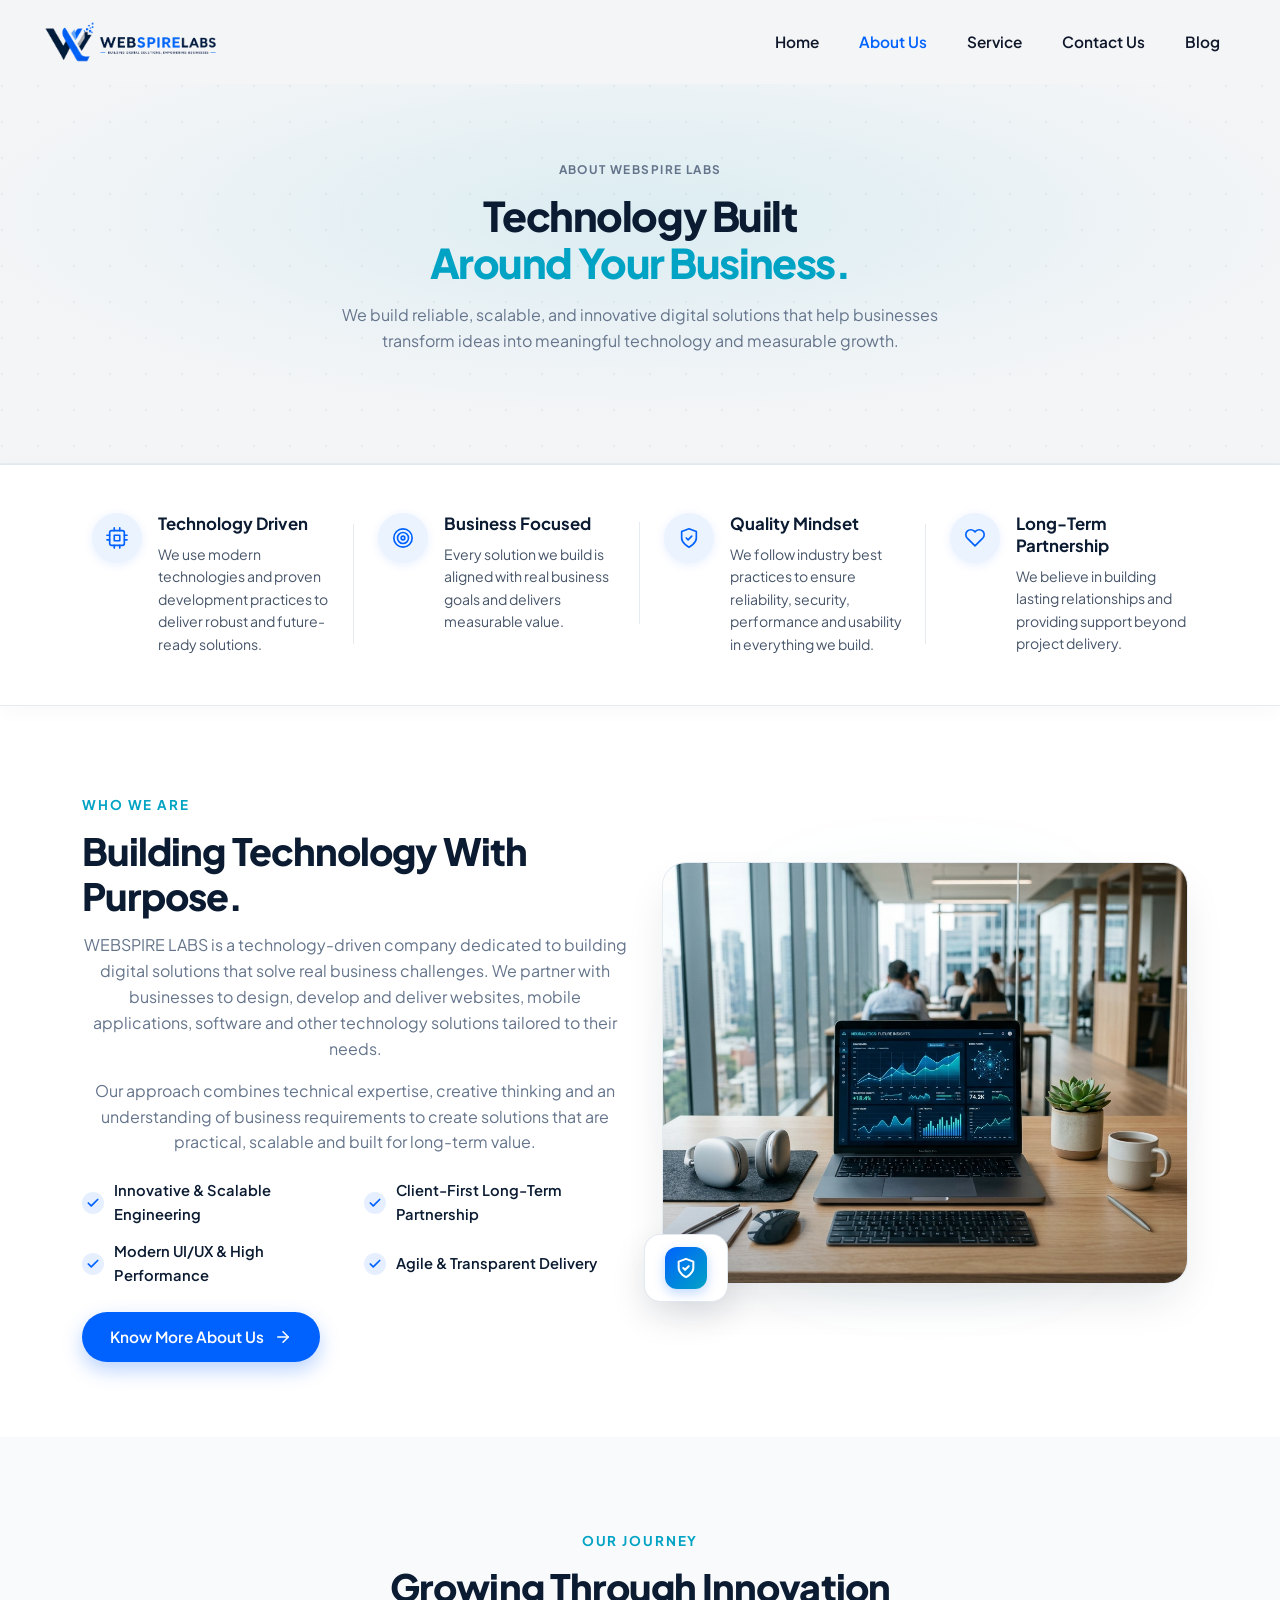
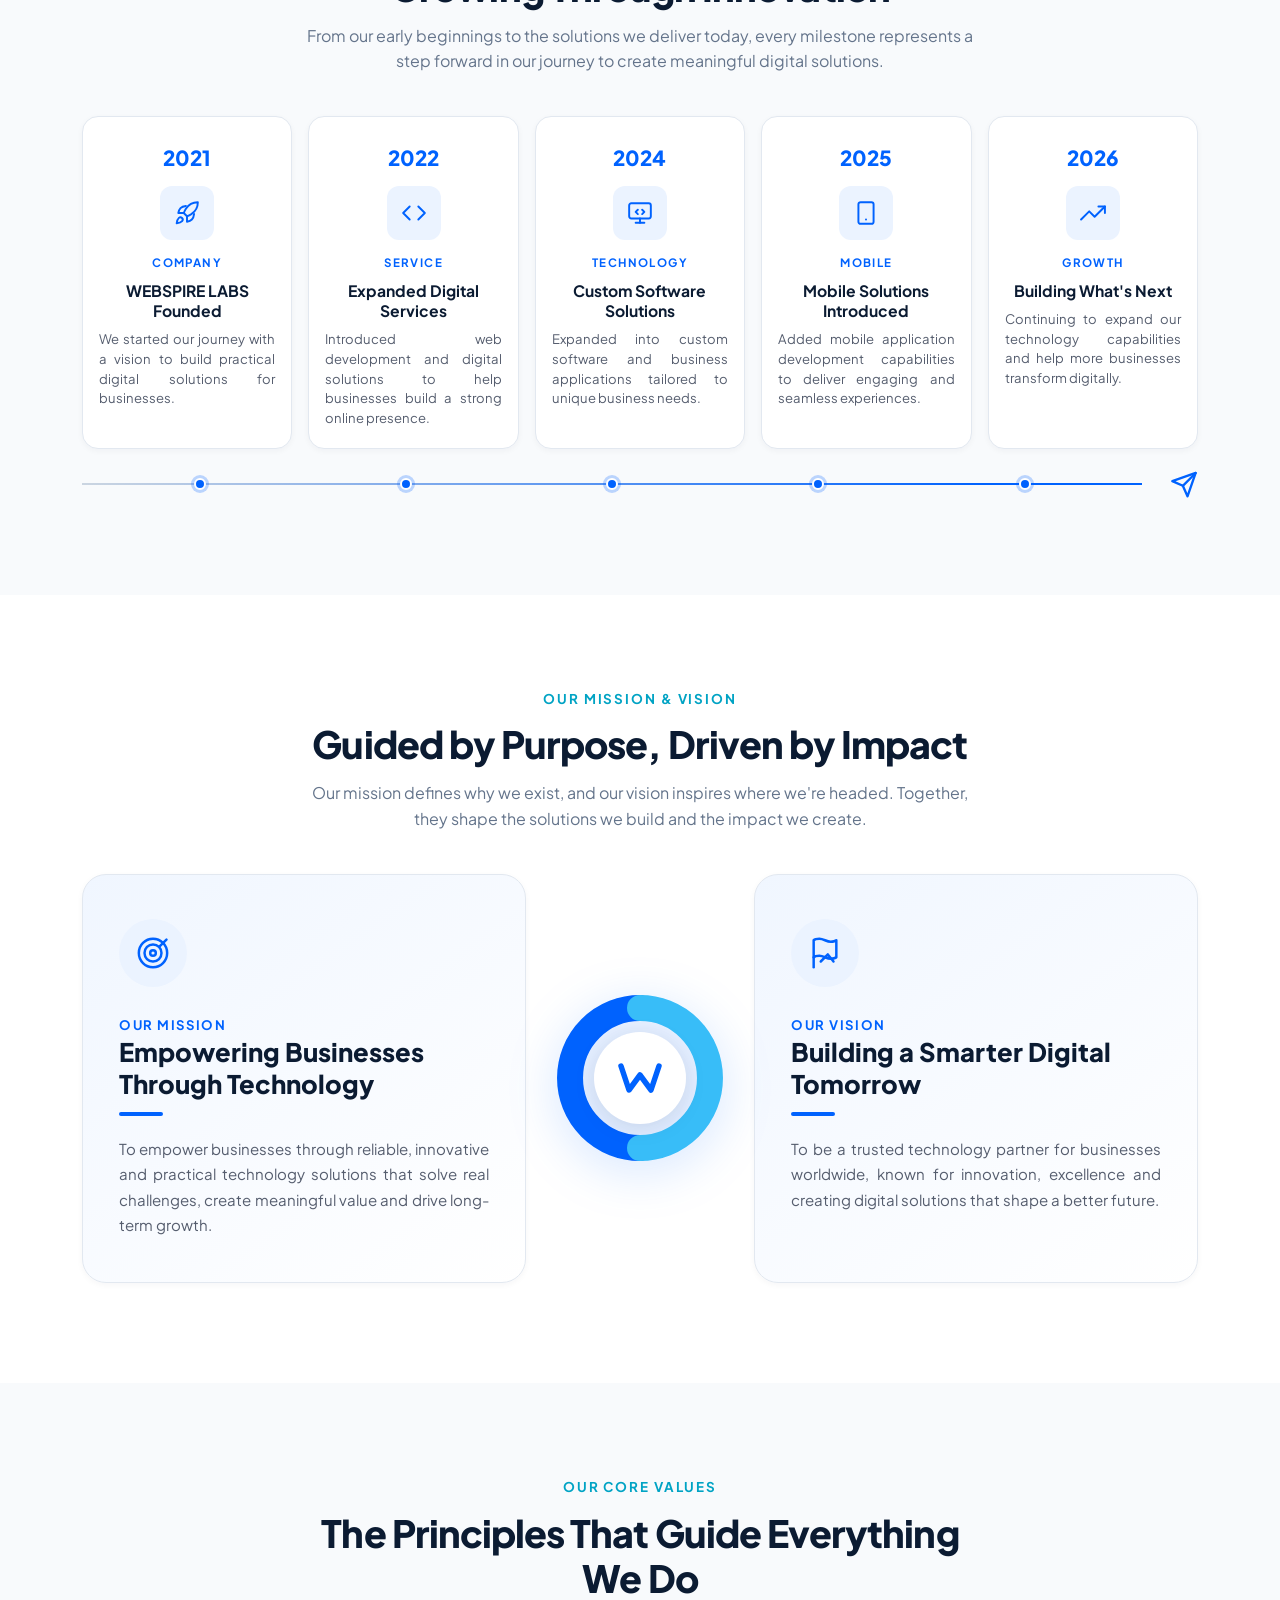
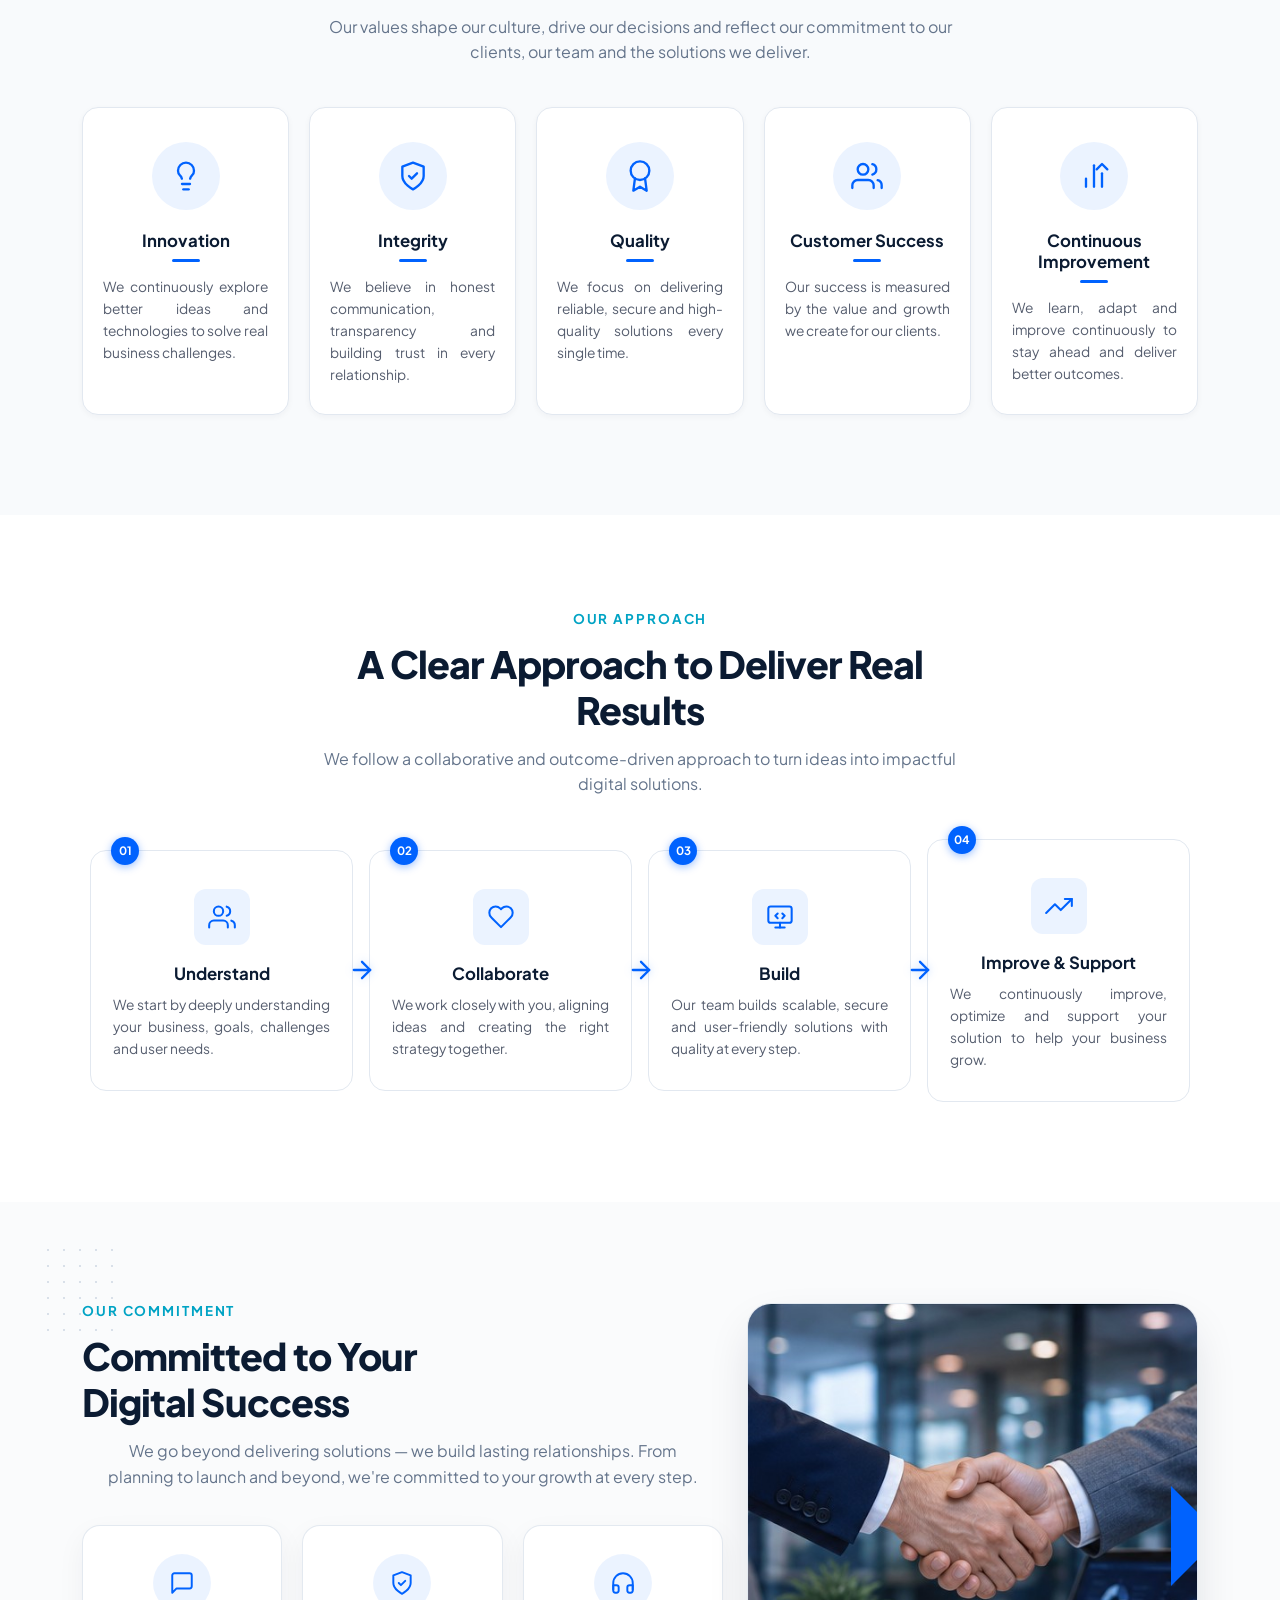
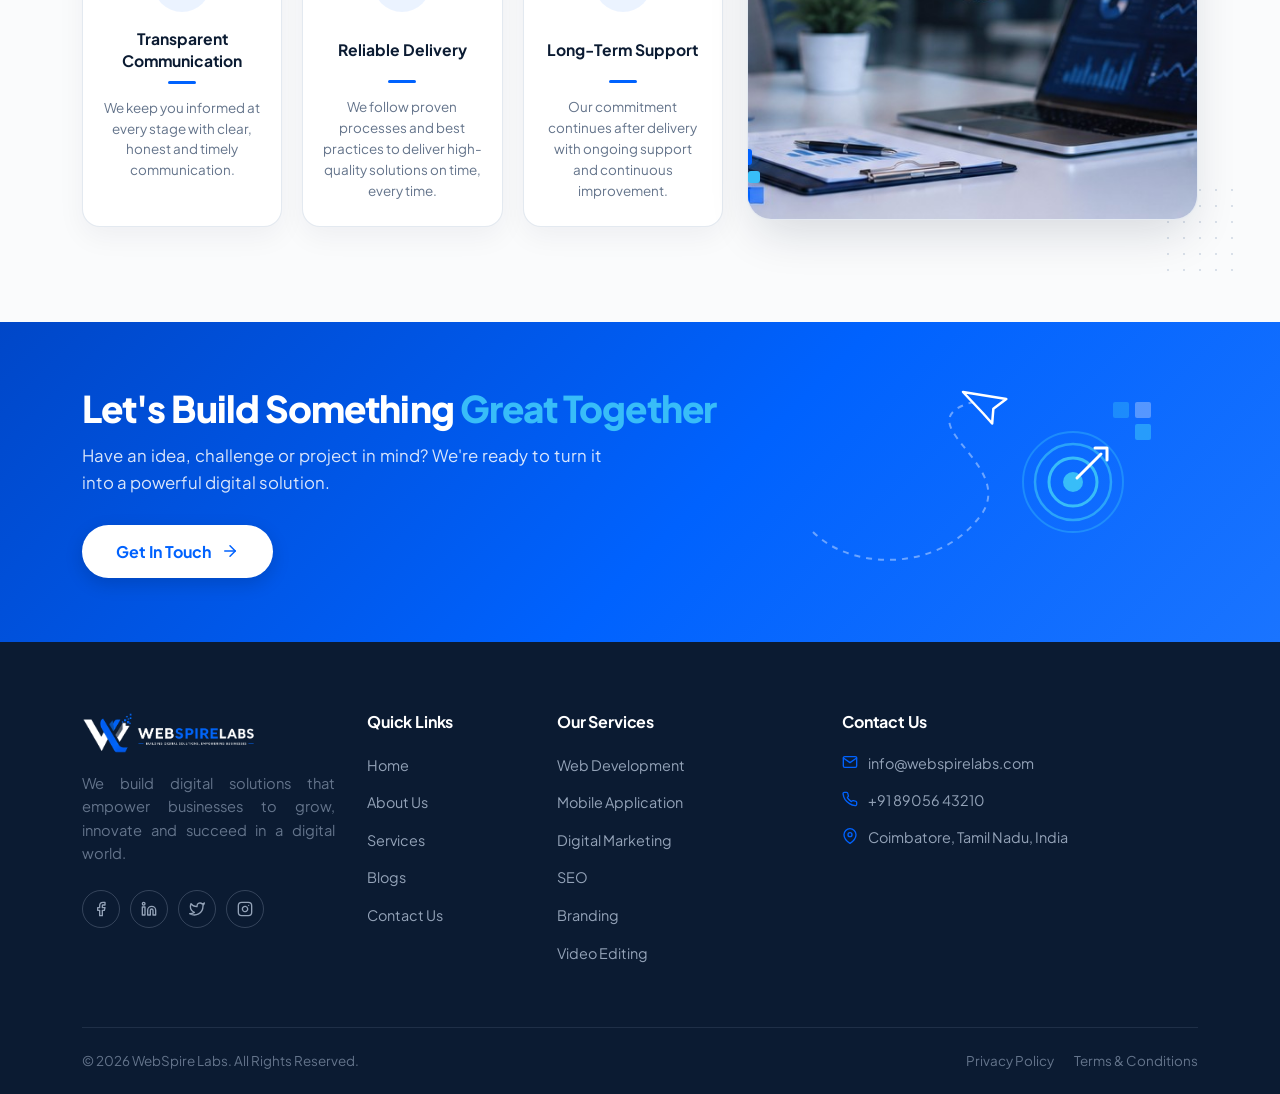
==== commit dfbef956: "new home page design and header updates2" ====
--- a/about.html
+++ b/about.html
@@ -20,17 +20,17 @@
   <meta property="og:url" content="https://www.webspirelabs.com/about.html">
   <meta property="og:title" content="About Us | WebSpire Labs — Technology Built Around Your Business">
   <meta property="og:description" content="We build reliable, scalable and innovative digital solutions that help businesses transform ideas into meaningful technology.">
-  <meta property="og:image" content="asstes/logo.jpg">
+  <meta property="og:image" content="asstes/logo_1.png">
 
   <!-- Twitter Card -->
   <meta name="twitter:card" content="summary_large_image">
   <meta name="twitter:url" content="https://www.webspirelabs.com/about.html">
   <meta name="twitter:title" content="About Us | WebSpire Labs — Technology Built Around Your Business">
   <meta name="twitter:description" content="We build reliable, scalable and innovative digital solutions that help businesses transform ideas into meaningful technology.">
-  <meta name="twitter:image" content="asstes/logo.jpg">
+  <meta name="twitter:image" content="asstes/logo_1.png">
 
   <!-- Favicon -->
-  <link rel="icon" type="image/jpeg" href="asstes/logo.jpg">
+  <link rel="icon" type="image/png" href="asstes/favicon.png">
 
   <!-- Google Fonts Preconnect & Stylesheet -->
   <link rel="preconnect" href="https://fonts.googleapis.com">
@@ -58,7 +58,7 @@
       "@type": "Organization",
       "name": "WebSpire Labs",
       "url": "https://www.webspirelabs.com",
-      "logo": "asstes/logo.jpg",
+      "logo": "asstes/logo_1.png",
       "slogan": "Building Digital Solutions, Empowering Businesses",
       "foundingDate": "2021"
     }
@@ -73,13 +73,13 @@
   <!-- ==========================================================================
        Header & Navigation Bar (Common)
        ========================================================================== -->
-  <header class="header-navbar">
+  <header class="header-navbar" id="siteHeader">
     <div class="container">
       <nav class="navbar navbar-expand-lg p-0" aria-label="Main Navigation">
         
         <!-- Brand Logo -->
         <a class="navbar-brand brand-logo-container" href="index.html" aria-label="WebSpire Labs Home">
-          <img src="asstes/logo.jpg" alt="WebSpire Labs - Building Digital Solutions, Empowering Businesses" class="brand-logo-img">
+          <img src="asstes/logo_1.png" alt="WebSpire Labs - Building Digital Solutions, Empowering Businesses" class="brand-logo-img" width="174" height="42">
         </a>
 
         <!-- Mobile Toggler -->
@@ -88,8 +88,8 @@
         </button>
 
         <!-- Navbar Menu Items -->
-        <div class="collapse navbar-collapse justify-content-center" id="navbarMainContent">
-          <ul class="navbar-nav align-items-lg-center gap-lg-2 my-3 my-lg-0">
+        <div class="collapse navbar-collapse justify-content-end" id="navbarMainContent">
+          <ul class="navbar-nav ms-auto align-items-lg-center gap-lg-2 my-3 my-lg-0">
             <li class="nav-item">
               <a class="nav-link nav-link-custom" href="index.html">Home</a>
             </li>
@@ -97,26 +97,16 @@
               <a class="nav-link nav-link-custom active" aria-current="page" href="about.html">About Us</a>
             </li>
             <li class="nav-item">
-              <a class="nav-link nav-link-custom" href="index.html#services">Services</a>
+              <a class="nav-link nav-link-custom" href="services.html">Service</a>
             </li>
             <li class="nav-item">
               <a class="nav-link nav-link-custom" href="contact.html">Contact Us</a>
             </li>
             <li class="nav-item">
-              <a class="nav-link nav-link-custom" href="index.html#our-work">Blogs</a>
+              <a class="nav-link nav-link-custom" href="index.html#our-work">Blog</a>
             </li>
           </ul>
         </div>
-
-        <!-- Header Actions (Right) -->
-        <!-- <div class="d-none d-lg-flex align-items-center gap-3">
-          <a href="#about-cta" class="btn-nav-outline" id="headerCtaBtn">Get In Touch</a>
-          <button class="btn-nav-hamburger" type="button" aria-label="Toggle Side Menu" title="Menu">
-            <span></span>
-            <span></span>
-            <span></span>
-          </button>
-        </div> -->
 
       </nav>
     </div>
@@ -128,67 +118,43 @@
   <main id="main-content">
 
     <!-- ==========================================================================
-         Section 01: About Hero (image4.png)
+         Section 01: About Hero Banner (Cognisive-Inspired / Home Page Aesthetic)
          ========================================================================== -->
     <section class="hero-section" id="about-hero" aria-labelledby="about-hero-title">
-      <!-- Angled Blue Polygon Graphic Backdrop (Right) -->
-      <div class="hero-bg-accent" aria-hidden="true"></div>
-      <div class="hero-bg-grid" aria-hidden="true"></div>
-      <div class="hero-diagonal-line" aria-hidden="true"></div>
-
-      <div class="container hero-content">
-        <div class="row align-items-center gy-5">
-          
-          <!-- Left Column: Typography & CTAs -->
-          <div class="col-lg-6">
-            <span class="section-eyebrow">ABOUT WEBSPIRE LABS</span>
+      <!-- High-Tech Constellation & Network Mesh Backdrop (Matches Home Page) -->
+      <div class="hero-network-backdrop" aria-hidden="true">
+        <svg class="hero-constellation-svg" width="100%" height="100%" xmlns="http://www.w3.org/2000/svg">
+          <defs>
+            <radialGradient id="heroGlow" cx="50%" cy="35%" r="65%">
+              <stop offset="0%" stop-color="rgba(0, 163, 196, 0.10)" />
+              <stop offset="55%" stop-color="rgba(0, 163, 196, 0.03)" />
+              <stop offset="100%" stop-color="rgba(244, 245, 247, 0)" />
+            </radialGradient>
+            <pattern id="dotGrid" width="36" height="36" patternUnits="userSpaceOnUse">
+              <circle cx="2" cy="2" r="1.2" fill="rgba(11, 27, 50, 0.045)" />
+            </pattern>
+          </defs>
+          <rect width="100%" height="100%" fill="url(#heroGlow)" />
+          <rect width="100%" height="100%" fill="url(#dotGrid)" />
+        </svg>
+      </div>
+
+      <div class="container hero-container">
+        <div class="row align-items-center justify-content-center">
+          <!-- Center Content (Compact Inner-Page Banner) -->
+          <div class="col-12 col-md-10 col-lg-8 col-xl-7 mx-auto hero-text-col text-center">
+            <span class="hero-slide-badge">
+              ABOUT WEBSPIRE LABS
+            </span>
             <h1 class="hero-headline" id="about-hero-title">
               Technology Built<br>
-              Around Your<br>
-              <span class="highlight-blue">Business.</span>
+              <span class="highlight-cyan">Around Your Business.</span>
             </h1>
-
             <p class="hero-description">
-              We build reliable, scalable and innovative digital solutions that help businesses transform ideas into meaningful technology.
+              We build reliable, scalable, and innovative digital solutions that help businesses transform ideas into meaningful technology and measurable growth.
             </p>
-
-            <div class="hero-cta-group">
-              <a href="#our-journey" class="btn-primary-hero" id="heroJourneyBtn">
-                Our Journey
-                <svg class="ms-2" width="18" height="18" viewBox="0 0 24 24" fill="none" stroke="currentColor" stroke-width="2" stroke-linecap="round" stroke-linejoin="round" aria-hidden="true">
-                  <line x1="5" y1="12" x2="19" y2="12"></line>
-                  <polyline points="12 5 19 12 12 19"></polyline>
-                </svg>
-              </a>
-              <a href="#about-cta" class="btn-secondary-hero" id="heroContactBtn">Get In Touch</a>
-            </div>
-          </div>
-
-          <!-- Right Column: Geometric Diamond Visual Artwork -->
-          <div class="col-lg-6">
-            <div class="hero-visual-wrapper" aria-hidden="true">
-              
-              <!-- Floating Layered Diamond Accents -->
-              <div class="accent-diamond accent-diamond-1"></div>
-              <div class="accent-diamond accent-diamond-2"></div>
-              <div class="accent-diamond accent-diamond-3"></div>
-              <div class="accent-diamond accent-diamond-4"></div>
-
-              <!-- Main Diamond Rotated Container (Placeholder Image) -->
-              <div class="diamond-image-frame">
-                <img 
-                  src="asstes/hero-placeholder.svg" 
-                  alt="WebSpire Labs team reviewing analytics and developing technology solutions" 
-                  class="diamond-image-inner"
-                  width="500" 
-                  height="500"
-                  loading="eager"
-                >
-              </div>
-
-            </div>
-          </div>
-
+          
+          </div>
         </div>
       </div>
     </section>
@@ -196,65 +162,7 @@
 
 
     <!-- ==========================================================================
-         Section 02: Who We Are (image5.png - Top)
-         ========================================================================== -->
-    <section class="who-we-are-section" id="who-we-are" aria-labelledby="who-we-are-title">
-      <div class="container">
-        <div class="row align-items-center gy-5">
-          
-          <!-- Left Column: Content -->
-          <div class="col-lg-6">
-            <span class="section-eyebrow">WHO WE ARE</span>
-            <h2 class="section-title" id="who-we-are-title">
-              Building Technology With <span class="highlight-blue">Purpose</span>
-            </h2>
-            <p class="hero-description mb-3">
-              WEBSPIRE LABS is a technology-driven company dedicated to building digital solutions that solve real business challenges. We partner with businesses to design, develop and deliver websites, mobile applications, software and other technology solutions tailored to their needs.
-            </p>
-            <p class="hero-description mb-4">
-              Our approach combines technical expertise, creative thinking and an understanding of business requirements to create solutions that are practical, scalable and built for long-term value.
-            </p>
-            <a href="#our-journey" class="btn-feature-primary" id="knowMoreBtn">
-              Know More About Us
-              <svg viewBox="0 0 24 24" fill="none" stroke="currentColor" stroke-linecap="round" stroke-linejoin="round" aria-hidden="true">
-                <line x1="5" y1="12" x2="19" y2="12"></line>
-                <polyline points="12 5 19 12 12 19"></polyline>
-              </svg>
-            </a>
-          </div>
-
-          <!-- Right Column: Dual Overlapping Image Collage -->
-          <div class="col-lg-6">
-            <div class="who-img-collage">
-              
-              <!-- Floating Donut Ring SVG Accent -->
-              <div class="who-donut-ring" aria-hidden="true">
-                <svg viewBox="0 0 120 120" fill="none" xmlns="http://www.w3.org/2000/svg">
-                  <circle cx="60" cy="60" r="48" stroke="#E2E8F0" stroke-width="14"/>
-                  <circle cx="60" cy="60" r="48" stroke="#0062FE" stroke-width="14" stroke-dasharray="240 70" stroke-dashoffset="20" stroke-linecap="round"/>
-                  <circle cx="60" cy="60" r="48" stroke="#38BDF8" stroke-width="14" stroke-dasharray="80 230" stroke-dashoffset="180" stroke-linecap="round"/>
-                </svg>
-              </div>
-
-              <!-- Main Image Placeholder -->
-              <div class="who-img-main">
-                <img src="asstes/hero-placeholder.svg" alt="WebSpire Labs software development team collaboration" loading="lazy" width="500" height="280">
-              </div>
-
-              <!-- Secondary Overlapping Image Placeholder -->
-              <div class="who-img-secondary">
-                <img src="asstes/hero-placeholder.svg" alt="Developer coding responsive application interfaces" loading="lazy" width="380" height="200">
-              </div>
-
-            </div>
-          </div>
-
-        </div>
-      </div>
-    </section>
-
-    <!-- ==========================================================================
-         Section 04: What We Do (Inline Feature Strip — image5.png)
+         Section 02: What We Do (Inline Feature Strip — Core Capabilities)
          ========================================================================== -->
     <section class="what-we-do-strip" id="what-we-do" aria-label="Core Capabilities">
       <div class="container">
@@ -325,6 +233,100 @@
             <div>
               <h3 class="wwdo-title">Long-Term Partnership</h3>
               <p class="wwdo-desc">We believe in building lasting relationships and providing support beyond project delivery.</p>
+            </div>
+          </div>
+
+        </div>
+      </div>
+    </section>
+
+    <!-- ==========================================================================
+         Section 03: Who We Are (image5.png - Top)
+         ========================================================================== -->
+    <section class="who-we-are-section" id="who-we-are" aria-labelledby="who-we-are-title">
+      <div class="container">
+        <div class="row align-items-center gy-5">
+          
+          <!-- Left Column: Content -->
+          <div class="col-lg-6">
+            <span class="section-eyebrow">WHO WE ARE</span>
+            <h2 class="section-title" id="who-we-are-title">
+              Building Technology With <span class="highlight-cyan">Purpose.</span>
+            </h2>
+            <p class="hero-description mb-3">
+              WEBSPIRE LABS is a technology-driven company dedicated to building digital solutions that solve real business challenges. We partner with businesses to design, develop and deliver websites, mobile applications, software and other technology solutions tailored to their needs.
+            </p>
+            <p class="hero-description mb-4">
+              Our approach combines technical expertise, creative thinking and an understanding of business requirements to create solutions that are practical, scalable and built for long-term value.
+            </p>
+
+            <!-- Key Feature Checkpoints -->
+            <div class="who-checkpoints-grid mb-4">
+              <div class="who-checkpoint-item">
+                <span class="who-check-icon" aria-hidden="true">
+                  <svg width="14" height="14" viewBox="0 0 24 24" fill="none" stroke="currentColor" stroke-width="3" stroke-linecap="round" stroke-linejoin="round">
+                    <polyline points="20 6 9 17 4 12"></polyline>
+                  </svg>
+                </span>
+                <span class="who-checkpoint-text">Innovative &amp; Scalable Engineering</span>
+              </div>
+              <div class="who-checkpoint-item">
+                <span class="who-check-icon" aria-hidden="true">
+                  <svg width="14" height="14" viewBox="0 0 24 24" fill="none" stroke="currentColor" stroke-width="3" stroke-linecap="round" stroke-linejoin="round">
+                    <polyline points="20 6 9 17 4 12"></polyline>
+                  </svg>
+                </span>
+                <span class="who-checkpoint-text">Client-First Long-Term Partnership</span>
+              </div>
+              <div class="who-checkpoint-item">
+                <span class="who-check-icon" aria-hidden="true">
+                  <svg width="14" height="14" viewBox="0 0 24 24" fill="none" stroke="currentColor" stroke-width="3" stroke-linecap="round" stroke-linejoin="round">
+                    <polyline points="20 6 9 17 4 12"></polyline>
+                  </svg>
+                </span>
+                <span class="who-checkpoint-text">Modern UI/UX &amp; High Performance</span>
+              </div>
+              <div class="who-checkpoint-item">
+                <span class="who-check-icon" aria-hidden="true">
+                  <svg width="14" height="14" viewBox="0 0 24 24" fill="none" stroke="currentColor" stroke-width="3" stroke-linecap="round" stroke-linejoin="round">
+                    <polyline points="20 6 9 17 4 12"></polyline>
+                  </svg>
+                </span>
+                <span class="who-checkpoint-text">Agile &amp; Transparent Delivery</span>
+              </div>
+            </div>
+
+            <a href="#our-journey" class="btn-feature-primary" id="knowMoreBtn">
+              Know More About Us
+              <svg viewBox="0 0 24 24" fill="none" stroke="currentColor" stroke-linecap="round" stroke-linejoin="round" aria-hidden="true">
+                <line x1="5" y1="12" x2="19" y2="12"></line>
+                <polyline points="12 5 19 12 12 19"></polyline>
+              </svg>
+            </a>
+          </div>
+
+          <!-- Right Column: Single High-Definition Visual Showcase -->
+          <div class="col-lg-6">
+            <div class="who-single-visual-wrap">
+              <!-- Ambient Glow Accent behind image -->
+              <div class="who-glow-backdrop" aria-hidden="true"></div>
+              
+              <!-- Main Single Image Card -->
+              <div class="who-main-image-card">
+                <img src="asstes/contact-hero.jpg" alt="WebSpire Labs engineering workspace and technology solutions team" class="who-single-img" loading="lazy" width="600" height="420">
+                <div class="who-img-overlay" aria-hidden="true"></div>
+              </div>
+
+              <!-- Floating Stat/Trust Badge -->
+              <div class="who-floating-badge">
+                <div class="who-badge-icon" aria-hidden="true">
+                  <svg width="22" height="22" viewBox="0 0 24 24" fill="none" stroke="currentColor" stroke-width="2.2" stroke-linecap="round" stroke-linejoin="round">
+                    <path d="M12 22s8-4 8-10V5l-8-3-8 3v7c0 6 8 10 8 10z"></path>
+                    <polyline points="9 12 11 14 15 10"></polyline>
+                  </svg>
+                </div>
+                
+              </div>
             </div>
           </div>
 
@@ -736,15 +738,20 @@
          Section 08: Our Commitment Block (image8.png - Top)
          ========================================================================== -->
     <section class="commitment-section" id="our-commitment" aria-labelledby="commitment-title">
+      <!-- Decorative Dotted Grid Accent (Top-Left) -->
+      <div class="commitment-dots-left" aria-hidden="true"></div>
+      <!-- Decorative Dotted Grid Accent (Bottom-Right) -->
+      <div class="commitment-dots-right" aria-hidden="true"></div>
+
       <div class="container">
         <div class="row align-items-center gy-5">
           
           <!-- Left Column: Text Content & 3 Mini Cards -->
-          <div class="col-lg-6">
+          <div class="col-lg-7">
             <span class="section-eyebrow">OUR COMMITMENT</span>
             <h2 class="section-title" id="commitment-title">
               Committed to Your<br>
-              <span class="highlight-blue">Digital Success</span>
+              <span class="highlight-cyan">Digital Success</span>
             </h2>
             <p class="hero-description mb-4">
               We go beyond delivering solutions &mdash; we build lasting relationships. From planning to launch and beyond, we're committed to your growth at every step.
@@ -797,11 +804,20 @@
             </div>
           </div>
 
-          <!-- Right Column: Handshake Image Placeholder -->
-          <div class="col-lg-6">
-            <div class="commitment-img-wrapper">
-              <img src="asstes/hero-placeholder.svg" alt="WebSpire Labs partnership handshake and collaboration" loading="lazy" width="560" height="400">
-              <div class="commitment-right-accent" aria-hidden="true"></div>
+          <!-- Right Column: Handshake Collaboration Image -->
+          <div class="col-lg-5">
+            <div class="commitment-visual-container">
+              <div class="commitment-img-wrapper">
+                <img src="asstes/commitment-handshake.jpg" alt="WebSpire Labs partnership handshake and collaboration" loading="lazy" width="502" height="576">
+                <!-- Blue pointer arrow accent from image8.png -->
+                <div class="commitment-right-accent" aria-hidden="true"></div>
+                <!-- Layered mosaic squares from image8.png -->
+                <div class="commitment-mosaic-accents" aria-hidden="true">
+                  <span class="mosaic-sq sq-1"></span>
+                  <span class="mosaic-sq sq-2"></span>
+                  <span class="mosaic-sq sq-3"></span>
+                </div>
+              </div>
             </div>
           </div>
 
@@ -877,7 +893,7 @@
         <!-- Column 1: Logo + Tagline + Socials -->
         <div class="col-lg-3 col-md-6 footer-logo-col">
           <a href="index.html" aria-label="WebSpire Labs Home">
-            <img src="asstes/logo.jpg" alt="WebSpire Labs logo" class="footer-logo-img" width="160" height="44">
+            <img src="asstes/logo-footer.png" alt="WebSpire Labs logo" class="footer-logo-img" width="174" height="42">
           </a>
           <p class="footer-tagline">
             We build digital solutions that empower businesses to grow, innovate and succeed in a digital world.
@@ -920,7 +936,7 @@
           <ul class="footer-nav-list" role="list">
             <li><a href="index.html">Home</a></li>
             <li><a href="about.html">About Us</a></li>
-            <li><a href="index.html#services">Services</a></li>
+            <li><a href="services.html">Services</a></li>
             <li><a href="index.html#our-work">Blogs</a></li>
             <li><a href="contact.html">Contact Us</a></li>
           </ul>
@@ -930,12 +946,12 @@
         <div class="col-lg-3 col-md-6 col-6">
           <h3 class="footer-col-title">Our Services</h3>
           <ul class="footer-nav-list" role="list">
-            <li><a href="index.html#services">Web Development</a></li>
-            <li><a href="index.html#services">Mobile Application</a></li>
-            <li><a href="index.html#services">Digital Marketing</a></li>
-            <li><a href="index.html#services">SEO</a></li>
-            <li><a href="index.html#services">Branding</a></li>
-            <li><a href="index.html#services">Video Editing</a></li>
+            <li><a href="services.html#web-development">Web Development</a></li>
+            <li><a href="services.html#mobile-apps">Mobile Application</a></li>
+            <li><a href="services.html#digital-marketing">Digital Marketing</a></li>
+            <li><a href="services.html#seo">SEO</a></li>
+            <li><a href="services.html#branding">Branding</a></li>
+            <li><a href="services.html#video-editing">Video Editing</a></li>
           </ul>
         </div>
 
--- a/css/style.css
+++ b/css/style.css
@@ -151,6 +151,39 @@
   transition: background-color var(--transition-fast), padding var(--transition-fast), box-shadow var(--transition-fast);
 }
 
+.header-navbar .container {
+  max-width: 1240px;
+  width: 100%;
+  margin-left: auto;
+  margin-right: auto;
+  padding-left: 24px;
+  padding-right: 24px;
+}
+
+.header-navbar .navbar {
+  display: flex;
+  align-items: center;
+  justify-content: space-between;
+  width: 100%;
+}
+
+@media (min-width: 992px) {
+  .header-navbar .navbar-collapse {
+    display: flex !important;
+    justify-content: flex-end;
+    align-items: center;
+    flex-grow: 1;
+  }
+
+  .header-navbar .navbar-nav {
+    display: flex;
+    flex-direction: row;
+    align-items: center;
+    gap: 8px;
+    margin-left: auto;
+  }
+}
+
 .header-navbar.scrolled {
   position: fixed;
   top: 0;
@@ -182,29 +215,31 @@
 }
 
 .brand-logo-img {
-  height: 54px;
+  height: 42px;
   width: auto;
+  max-width: 175px;
   object-fit: contain;
+  transition: transform var(--transition-fast);
 }
 
 .nav-link-custom {
   font-size: 0.96rem;
-  font-weight: 500;
+  font-weight: 600;
   color: var(--color-heading) !important;
-  padding: 8px 14px !important;
+  padding: 8px 16px !important;
   border-radius: var(--radius-sm);
   transition: color var(--transition-fast);
   display: inline-flex;
   align-items: center;
-  gap: 4px;
+  gap: 6px;
 }
 
 .nav-link-custom:hover {
-  color: var(--color-primary) !important;
+  color: var(--color-cyan-accent, #00A3C4) !important;
 }
 
 .nav-link-custom.active {
-  color: var(--color-primary) !important;
+  color: var(--color-primary, #0062FE) !important;
   font-weight: 600;
 }
 
@@ -520,111 +555,7 @@
   border: 1.5px solid rgba(255, 255, 255, 0.5);
 }
 
-/* --------------------------------------------------------------------------
-   5. Key Performance Metrics / Stats Counter Strip (Flex Layout)
-   -------------------------------------------------------------------------- */
-.stats-section {
-  position: relative;
-  padding: 50px 0;
-  background-color: var(--color-bg-page);
-  border-top: 1px solid var(--color-border);
-  border-bottom: 1px solid var(--color-border);
-  z-index: 10;
-}
-
-.stats-section .container {
-  max-width: 1240px;
-  margin: 0 auto;
-  padding-left: 28px;
-  padding-right: 28px;
-}
-
-.stats-grid {
-  display: flex;
-  flex-wrap: wrap;
-  align-items: center;
-  justify-content: space-between;
-  margin: 0;
-}
-
-.stat-card-item {
-  flex: 0 0 25%;
-  max-width: 25%;
-  display: flex;
-  align-items: center;
-  justify-content: center;
-  gap: 16px;
-  padding: 10px 16px;
-  position: relative;
-  transition: transform var(--transition-base);
-}
-
-.stat-card-item:hover {
-  transform: translateY(-2px);
-}
-
-.stat-card-item:not(:last-child)::after {
-  content: '';
-  position: absolute;
-  right: 0;
-  top: 15%;
-  height: 70%;
-  width: 1px;
-  background-color: var(--color-border);
-}
-
-.stat-icon-wrap {
-  width: 52px;
-  height: 52px;
-  border-radius: var(--radius-md);
-  background-color: var(--color-primary-light);
-  display: flex;
-  align-items: center;
-  justify-content: center;
-  flex-shrink: 0;
-  color: var(--color-primary);
-  transition: all var(--transition-base);
-}
-
-.stat-icon-wrap svg {
-  width: 26px;
-  height: 26px;
-  stroke: var(--color-primary);
-  stroke-width: 1.85;
-}
-
-.stat-card-item:hover .stat-icon-wrap {
-  background-color: var(--color-primary);
-  color: var(--color-white);
-  transform: scale(1.05);
-}
-
-.stat-card-item:hover .stat-icon-wrap svg {
-  stroke: var(--color-white);
-}
-
-.stat-text-wrap {
-  display: flex;
-  flex-direction: column;
-}
-
-.stat-number {
-  font-size: 2.15rem;
-  font-weight: 800;
-  color: var(--color-primary);
-  line-height: 1.1;
-  margin-bottom: 2px;
-  letter-spacing: -0.02em;
-}
-
-.stat-label {
-  font-size: 0.9rem;
-  font-weight: 600;
-  color: var(--color-muted);
-  line-height: 1.25;
-  margin: 0;
-  white-space: nowrap;
-}
+
 
 /* --------------------------------------------------------------------------
    6. Services Section — Minimalist Flex Layout with Ambient Hover
@@ -888,7 +819,8 @@
   }
 
   .brand-logo-img {
-    height: 36px;
+    height: 32px;
+    max-width: 135px;
   }
 
   .hero-section {
@@ -1327,7 +1259,8 @@
    11. Client Testimonials Section (Clean Minimalist Multi-Card Layout)
    -------------------------------------------------------------------------- */
 .testimonials-section {
-  padding: 68px 0 68px 0;
+  margin-top: 0;
+  padding: 0 0 68px 0;
   background-color: var(--color-bg-page);
   position: relative;
   overflow: hidden;
@@ -1550,6 +1483,7 @@
 .testimonial-nav-btn:hover svg {
   stroke: var(--color-white);
 }
+
 .portfolio-section {
   padding: 68px 0 45px 0;
   background-color: var(--color-bg-page);
@@ -1755,16 +1689,17 @@
 }
 
 .footer-logo-img {
-  height: 44px;
+  height: 42px;
   width: auto;
+  max-width: 175px;
   object-fit: contain;
   margin-bottom: 18px;
-  filter: brightness(0) invert(1);
-  transition: filter var(--transition-fast);
+  transition: opacity var(--transition-fast), transform var(--transition-fast);
 }
 
 .footer-logo-img:hover {
-  filter: brightness(0.9) invert(1);
+  opacity: 0.88;
+  transform: translateY(-1px);
 }
 
 .footer-tagline {
@@ -1994,45 +1929,12 @@
 }
 
 @media (max-width: 767px) {
-  .stats-section {
-    padding: 36px 0;
-  }
-
-  .stats-section .container,
   .testimonials-section .container,
   .why-choose-section .container {
     padding-left: 18px;
     padding-right: 18px;
   }
 
-  .stats-grid {
-    flex-direction: column;
-    gap: 0;
-  }
-
-  .stat-card-item {
-    flex: 0 0 100%;
-    max-width: 100%;
-    padding: 14px 8px;
-    justify-content: flex-start;
-  }
-
-  .stat-card-item::after {
-    display: none;
-  }
-
-  .stat-card-item:not(:last-child) {
-    border-bottom: 1px solid rgba(226, 232, 240, 0.7);
-  }
-
-  .stat-number {
-    font-size: 1.75rem;
-  }
-
-  .stat-label {
-    font-size: 0.85rem;
-  }
-
   .why-pillars-grid {
     flex-direction: column;
     gap: 16px;
@@ -2044,11 +1946,15 @@
     padding: 22px 18px;
   }
 
-  .testimonials-section,
   .why-choose-section,
   .feature-block-section,
   .portfolio-section {
     padding: 48px 0;
+  }
+
+  .testimonials-section {
+    margin-top: 0;
+    padding: 0 0 48px 0;
   }
 
   .testimonials-header {
@@ -2818,7 +2724,9 @@
 
 .commitment-img-wrapper img {
   width: 100%;
-  height: 400px;
+  height: 100%;
+  min-height: 480px;
+  max-height: 550px;
   object-fit: cover;
   display: block;
 }
--- a/css/about.css
+++ b/css/about.css
@@ -2,6 +2,8 @@
    WebSpire Labs - About Us Stylesheet (about.css)
    Dedicated Component Styles for about.html
    Sections:
+     A0. Header & Navigation Bar (Home Page Match)
+     A0.1 About Hero Banner (Cognisive-Inspired, Shorter Height, High-Tech Grid)
      A1. Who We Are Section (Image Collage, Donut Ring, Feature List)
      A2. What We Do Inline Feature Strip (4 Core Capabilities)
      A3. Our Journey / Timeline (5 Milestones & Paper Plane Track)
@@ -14,81 +16,461 @@
    ========================================================================== */
 
 /* --------------------------------------------------------------------------
+   A0. Header & Navigation Bar (Matches Home Page Seamless Look)
+   -------------------------------------------------------------------------- */
+.header-navbar {
+  background-color: #F4F5F7;
+  border-bottom: none;
+  padding: 16px 0;
+  position: relative;
+  width: 100%;
+  z-index: 1000;
+  transition: background-color 0.2s ease, padding 0.2s ease, box-shadow 0.2s ease;
+}
+
+.header-navbar .container {
+  max-width: 1240px;
+  width: 100%;
+  margin-left: auto;
+  margin-right: auto;
+  padding-left: 24px;
+  padding-right: 24px;
+}
+
+.header-navbar .navbar {
+  display: flex;
+  align-items: center;
+  justify-content: space-between;
+  width: 100%;
+}
+
+@media (min-width: 992px) {
+  .header-navbar .navbar-collapse {
+    display: flex !important;
+    justify-content: flex-end;
+    align-items: center;
+    flex-grow: 1;
+  }
+
+  .header-navbar .navbar-nav {
+    display: flex;
+    flex-direction: row;
+    align-items: center;
+    gap: 8px;
+    margin-left: auto;
+  }
+}
+
+.header-navbar.scrolled {
+  position: fixed;
+  top: 0;
+  left: 0;
+  right: 0;
+  padding: 12px 0;
+  background-color: rgba(244, 245, 247, 0.96);
+  backdrop-filter: blur(16px);
+  -webkit-backdrop-filter: blur(16px);
+  box-shadow: 0 4px 20px rgba(11, 27, 50, 0.08);
+  border-bottom: 1px solid rgba(226, 232, 240, 0.8);
+  animation: slideDownNav 0.3s cubic-bezier(0.16, 1, 0.3, 1) forwards;
+}
+
+.brand-logo-img {
+  height: 42px;
+  width: auto;
+  max-width: 175px;
+  object-fit: contain;
+  transition: transform 0.2s ease;
+}
+
+.brand-logo-container:hover .brand-logo-img {
+  transform: scale(1.02);
+}
+
+.nav-link-custom {
+  font-size: 0.96rem;
+  font-weight: 600;
+  color: #0F172A !important;
+  padding: 8px 16px !important;
+  border-radius: 8px;
+  transition: color 0.2s ease;
+  display: inline-flex;
+  align-items: center;
+  gap: 6px;
+  background: transparent;
+  border: none;
+}
+
+.nav-link-custom:hover,
+.nav-link-custom:focus {
+  color: var(--color-cyan-accent, #00A3C4) !important;
+}
+
+.nav-link-custom.active {
+  color: var(--color-primary, #0062FE) !important;
+}
+
+/* --------------------------------------------------------------------------
+   A0.1 About Hero Banner (Cognisive-Inspired, Shorter Height, High-Tech Grid)
+   -------------------------------------------------------------------------- */
+.hero-section#about-hero {
+  position: relative;
+  z-index: 1;
+  min-height: 380px;
+  background-color: #F4F5F7;
+  overflow: hidden;
+  padding: 44px 0 52px 0;
+  display: flex;
+  flex-direction: column;
+  justify-content: center;
+  align-items: center;
+  border-bottom: 1px solid rgba(226, 232, 240, 0.6);
+}
+
+/* Background Constellation & Grid Mesh Overlay */
+.hero-network-backdrop {
+  position: absolute;
+  inset: 0;
+  pointer-events: none;
+  z-index: 0;
+}
+
+.hero-constellation-svg {
+  width: 100%;
+  height: 100%;
+  display: block;
+}
+
+.hero-container {
+  position: relative;
+  z-index: 1;
+  display: flex;
+  flex-direction: column;
+  justify-content: center;
+  width: 100%;
+  max-width: 1240px;
+  margin-left: auto;
+  margin-right: auto;
+}
+
+/* Slide Center Content */
+.hero-text-col {
+  display: flex;
+  flex-direction: column;
+  justify-content: center;
+  align-items: center;
+  text-align: center;
+  margin-left: auto;
+  margin-right: auto;
+  padding-left: 16px;
+  padding-right: 16px;
+  max-width: 820px;
+  width: 100%;
+  position: relative;
+  z-index: 2;
+}
+
+.hero-slide-badge {
+  display: inline-block;
+  background: transparent;
+  border: none;
+  padding: 0;
+  color: #64748B;
+  font-size: 0.74rem;
+  font-weight: 700;
+  letter-spacing: 0.12em;
+  text-transform: uppercase;
+  margin-bottom: 12px;
+  text-align: center;
+}
+
+.hero-headline {
+  font-size: clamp(2.3rem, 3.2vw, 3.15rem);
+  font-weight: 800;
+  line-height: 1.14;
+  letter-spacing: -0.035em;
+  color: var(--color-heading, #0B1B32);
+  margin-bottom: 16px;
+  text-align: center;
+}
+
+.hero-headline .highlight-cyan {
+  color: var(--color-cyan-accent, #00A3C4);
+  position: relative;
+  display: inline-block;
+}
+
+.hero-description {
+  font-size: 1rem;
+  line-height: 1.62;
+  color: #64748B;
+  max-width: 600px;
+  margin-left: auto;
+  margin-right: auto;
+  margin-bottom: 24px;
+  text-align: center;
+}
+
+/* Circular Arrow CTA Row */
+.hero-action-row {
+  display: inline-flex;
+  align-items: center;
+  justify-content: center;
+  gap: 14px;
+  cursor: pointer;
+  text-decoration: none;
+  margin-top: 4px;
+  margin-left: auto;
+  margin-right: auto;
+}
+
+.hero-circle-cta {
+  width: 44px;
+  height: 44px;
+  border-radius: 50%;
+  background-color: var(--color-cyan-accent, #00A3C4);
+  color: #FFFFFF !important;
+  display: flex;
+  align-items: center;
+  justify-content: center;
+  box-shadow: 0 4px 14px rgba(0, 163, 196, 0.28);
+  transition: all 0.25s cubic-bezier(0.16, 1, 0.3, 1);
+  flex-shrink: 0;
+  text-decoration: none;
+}
+
+.hero-action-row:hover .hero-circle-cta,
+.hero-circle-cta:hover {
+  background-color: var(--color-midnight, #0B1B32);
+  transform: scale(1.08) translateY(2px);
+  box-shadow: 0 8px 20px rgba(11, 27, 50, 0.25);
+  color: #FFFFFF !important;
+}
+
+.hero-action-label {
+  font-size: 0.95rem;
+  font-weight: 700;
+  color: var(--color-heading, #0B1B32);
+  transition: color 0.2s ease, transform 0.2s ease;
+}
+
+.hero-action-row:hover .hero-action-label {
+  color: var(--color-cyan-accent, #00A3C4);
+  transform: translateX(3px);
+}
+
+/* Neutralize legacy hero polygon elements */
+.hero-bg-accent,
+.hero-bg-grid,
+.hero-diagonal-line,
+.hero-visual-wrapper {
+  display: none !important;
+}
+
+/* Mobile & Tablet Adjustments for About Hero */
+@media (max-width: 991.98px) {
+  .hero-section#about-hero {
+    min-height: auto;
+    padding: 36px 0 42px 0;
+  }
+
+  .header-navbar {
+    padding: 12px 0;
+  }
+}
+
+@media (max-width: 575.98px) {
+  .hero-section#about-hero {
+    padding: 28px 0 34px 0;
+  }
+
+  .hero-headline {
+    font-size: clamp(1.8rem, 6.5vw, 2.2rem);
+    line-height: 1.18;
+    margin-bottom: 12px;
+  }
+
+  .hero-slide-badge {
+    font-size: 0.72rem;
+    margin-bottom: 8px;
+  }
+
+  .hero-description {
+    font-size: 0.92rem;
+    margin-bottom: 18px;
+  }
+
+  .hero-circle-cta {
+    width: 40px;
+    height: 40px;
+  }
+
+  .hero-action-label {
+    font-size: 0.9rem;
+  }
+}
+
+/* --------------------------------------------------------------------------
    A1. Who We Are Section (image5.png - Top)
    -------------------------------------------------------------------------- */
 .who-we-are-section {
-  padding: 90px 0 60px 0;
-  background-color: var(--color-bg-page);
+  padding: 85px 0 75px 0;
+  background-color: var(--color-bg-page, #F8FAFC);
   position: relative;
   overflow: hidden;
 }
 
-.who-img-collage {
-  position: relative;
-  min-height: 440px;
-}
-
-.who-img-main {
-  width: 82%;
-  border-radius: var(--radius-xl);
+.who-checkpoints-grid {
+  display: grid;
+  grid-template-columns: repeat(2, 1fr);
+  gap: 14px 18px;
+}
+
+.who-checkpoint-item {
+  display: flex;
+  align-items: center;
+  gap: 10px;
+}
+
+.who-check-icon {
+  width: 22px;
+  height: 22px;
+  border-radius: 50%;
+  background-color: rgba(0, 98, 254, 0.10);
+  color: var(--color-primary, #0062FE);
+  display: flex;
+  align-items: center;
+  justify-content: center;
+  flex-shrink: 0;
+}
+
+.who-checkpoint-text {
+  font-size: 0.92rem;
+  font-weight: 600;
+  color: var(--color-heading, #0B1B32);
+}
+
+/* Single Visual Showcase Container */
+.who-single-visual-wrap {
+  position: relative;
+  padding: 10px 10px 18px 10px;
+}
+
+.who-glow-backdrop {
+  position: absolute;
+  top: 50%;
+  left: 50%;
+  transform: translate(-50%, -50%);
+  width: 100%;
+  height: 100%;
+  background: radial-gradient(circle, rgba(0, 98, 254, 0.09) 0%, rgba(0, 163, 196, 0.04) 50%, transparent 75%);
+  filter: blur(28px);
+  pointer-events: none;
+  z-index: 1;
+}
+
+.who-main-image-card {
+  position: relative;
+  z-index: 2;
+  border-radius: 24px;
   overflow: hidden;
-  box-shadow: var(--shadow-lg);
-  position: relative;
-  z-index: 2;
-  margin-left: auto;
-  border: 1px solid var(--color-border);
-}
-
-.who-img-main img {
+  box-shadow: 0 20px 48px -12px rgba(11, 27, 50, 0.14);
+  border: 1px solid rgba(226, 232, 240, 0.85);
+  background-color: #FFFFFF;
+}
+
+.who-single-img {
   width: 100%;
-  height: 280px;
+  height: 420px;
   object-fit: cover;
   display: block;
-}
-
-.who-img-secondary {
-  width: 65%;
-  border-radius: var(--radius-xl);
-  overflow: hidden;
-  box-shadow: var(--shadow-lg);
+  transition: transform 0.4s cubic-bezier(0.16, 1, 0.3, 1);
+}
+
+.who-main-image-card:hover .who-single-img {
+  transform: scale(1.03);
+}
+
+.who-img-overlay {
   position: absolute;
-  bottom: 0;
-  left: 0;
+  inset: 0;
+  background: linear-gradient(180deg, rgba(11, 27, 50, 0) 60%, rgba(11, 27, 50, 0.22) 100%);
+  pointer-events: none;
+}
+
+/* Floating Stat / Trust Badge */
+.who-floating-badge {
+  position: absolute;
+  bottom: 0px;
+  left: -8px;
   z-index: 3;
-  border: 4px solid var(--color-white);
-}
-
-.who-img-secondary img {
-  width: 100%;
-  height: 200px;
-  object-fit: cover;
-  display: block;
-}
-
-/* Floating Donut Ring on Top-Right */
-.who-donut-ring {
-  position: absolute;
-  top: -25px;
-  right: -20px;
-  width: 120px;
-  height: 120px;
-  z-index: 4;
-  pointer-events: none;
+  display: flex;
+  align-items: center;
+  gap: 14px;
+  background: #FFFFFF;
+  border: 1px solid rgba(226, 232, 240, 0.95);
+  padding: 12px 20px;
+  border-radius: 16px;
+  box-shadow: 0 14px 34px rgba(11, 27, 50, 0.12);
+  backdrop-filter: blur(10px);
+  animation: floatBadge 4s ease-in-out infinite alternate;
+}
+
+@keyframes floatBadge {
+  0% { transform: translateY(0); }
+  100% { transform: translateY(-5px); }
+}
+
+.who-badge-icon {
+  width: 42px;
+  height: 42px;
+  border-radius: 12px;
+  background: linear-gradient(135deg, #0062FE, #00A3C4);
+  color: #FFFFFF;
+  display: flex;
+  align-items: center;
+  justify-content: center;
+  flex-shrink: 0;
+  box-shadow: 0 4px 12px rgba(0, 98, 254, 0.25);
+}
+
+.who-badge-text {
+  display: flex;
+  flex-direction: column;
+}
+
+.who-badge-val {
+  font-size: 1.22rem;
+  font-weight: 800;
+  color: var(--color-heading, #0B1B32);
+  line-height: 1.1;
+  font-family: var(--font-heading, 'Inter', sans-serif);
+}
+
+.who-badge-lbl {
+  font-size: 0.8rem;
+  font-weight: 600;
+  color: #64748B;
+  margin-top: 2px;
 }
 
 /* --------------------------------------------------------------------------
-   A2. What We Do Inline Feature Strip (image5.png - Middle)
+   A2. What We Do Inline Feature Strip (image5.png - Core Capabilities)
    -------------------------------------------------------------------------- */
 .what-we-do-strip {
-  padding: 40px 0 50px 0;
-  background-color: var(--color-bg-page);
-  border-top: 1px solid var(--color-border);
+  padding: 44px 0 46px 0;
+  background-color: #FFFFFF;
+  border-bottom: 1px solid rgba(226, 232, 240, 0.85);
+  position: relative;
+  z-index: 10;
+  box-shadow: 0 4px 20px rgba(11, 27, 50, 0.03);
 }
 
 .wwdo-grid {
   display: grid;
   grid-template-columns: repeat(4, 1fr);
-  gap: 24px;
+  gap: 28px;
+  align-items: flex-start;
 }
 
 .wwdo-item {
@@ -96,63 +478,71 @@
   align-items: flex-start;
   gap: 16px;
   position: relative;
-  padding: 4px 8px;
+  padding: 4px 10px;
+  transition: transform 0.2s ease;
+}
+
+.wwdo-item:hover {
+  transform: translateY(-2px);
 }
 
 .wwdo-item:not(:last-child)::after {
   content: '';
   position: absolute;
-  right: -12px;
-  top: 15%;
-  height: 70%;
+  right: -14px;
+  top: 10%;
+  height: 80%;
   width: 1px;
-  background-color: var(--color-border);
+  background-color: rgba(226, 232, 240, 0.85);
 }
 
 .wwdo-icon-wrap {
-  width: 48px;
-  height: 48px;
+  width: 50px;
+  height: 50px;
   border-radius: 50%;
-  background-color: var(--color-primary-light);
+  background-color: rgba(0, 98, 254, 0.08);
   display: flex;
   align-items: center;
   justify-content: center;
   flex-shrink: 0;
-  color: var(--color-primary);
-  transition: all var(--transition-base);
+  color: var(--color-primary, #0062FE);
+  box-shadow: 0 2px 10px rgba(0, 98, 254, 0.10);
+  transition: all 0.25s cubic-bezier(0.16, 1, 0.3, 1);
 }
 
 .wwdo-item:hover .wwdo-icon-wrap {
-  background-color: var(--color-primary);
-  color: var(--color-white);
-  transform: scale(1.08);
+  background-color: var(--color-primary, #0062FE);
+  color: #FFFFFF;
+  transform: scale(1.08) translateY(-1px);
+  box-shadow: 0 6px 18px rgba(0, 98, 254, 0.28);
 }
 
 .wwdo-icon-wrap svg {
   width: 22px;
   height: 22px;
-  stroke: var(--color-primary);
+  stroke: var(--color-primary, #0062FE);
   stroke-width: 1.8;
-  transition: stroke var(--transition-fast);
+  transition: stroke 0.2s ease;
 }
 
 .wwdo-item:hover .wwdo-icon-wrap svg {
-  stroke: var(--color-white);
+  stroke: #FFFFFF;
 }
 
 .wwdo-title {
-  font-size: 1.02rem;
+  font-size: 1.05rem;
   font-weight: 700;
-  color: var(--color-heading);
-  margin-bottom: 6px;
+  color: var(--color-heading, #0B1B32);
+  margin-bottom: 8px;
+  line-height: 1.3;
 }
 
 .wwdo-desc {
-  font-size: 0.86rem;
-  color: var(--color-body);
-  line-height: 1.55;
+  font-size: 0.88rem;
+  color: #475569;
+  line-height: 1.6;
   margin: 0;
-  text-align: justify;
+  text-align: left;
 }
 
 /* --------------------------------------------------------------------------
@@ -625,114 +1015,207 @@
    A7. Our Commitment Block (image8.png - Top)
    -------------------------------------------------------------------------- */
 .commitment-section {
-  padding: 90px 0 90px 0;
-  background-color: var(--color-bg-subtle);
+  padding: 95px 0 95px 0;
+  background-color: #FAFBFC;
   position: relative;
   overflow: hidden;
+}
+
+/* Dotted Grid Accents */
+.commitment-dots-left {
+  position: absolute;
+  top: 40px;
+  left: 40px;
+  width: 80px;
+  height: 100px;
+  background-image: radial-gradient(#CBD5E1 1.5px, transparent 1.5px);
+  background-size: 16px 16px;
+  opacity: 0.7;
+  pointer-events: none;
+}
+
+.commitment-dots-right {
+  position: absolute;
+  bottom: 40px;
+  right: 40px;
+  width: 80px;
+  height: 100px;
+  background-image: radial-gradient(#CBD5E1 1.5px, transparent 1.5px);
+  background-size: 16px 16px;
+  opacity: 0.7;
+  pointer-events: none;
 }
 
 .commitment-mini-grid {
   display: grid;
   grid-template-columns: repeat(3, 1fr);
-  gap: 16px;
-  margin-top: 30px;
+  gap: 20px;
+  margin-top: 36px;
 }
 
 .commitment-mini-card {
-  background: var(--color-bg-card);
-  border: 1px solid var(--color-border);
-  border-radius: var(--radius-md);
-  padding: 24px 18px 20px 18px;
+  background: #FFFFFF;
+  border: 1px solid rgba(226, 232, 240, 0.95);
+  border-radius: 18px;
+  padding: 28px 18px 24px 18px;
   text-align: center;
-  transition: all var(--transition-smooth);
+  display: flex;
+  flex-direction: column;
+  align-items: center;
+  box-shadow: 0 10px 28px rgba(11, 27, 50, 0.05);
+  transition: transform 0.28s cubic-bezier(0.16, 1, 0.3, 1),
+              box-shadow 0.28s cubic-bezier(0.16, 1, 0.3, 1),
+              border-color 0.28s ease;
+  height: 100%;
 }
 
 .commitment-mini-card:hover {
-  transform: translateY(-4px);
-  border-color: var(--color-border-primary);
-  box-shadow: var(--shadow-md);
+  transform: translateY(-6px);
+  border-color: rgba(0, 98, 254, 0.35);
+  box-shadow: 0 18px 40px rgba(0, 98, 254, 0.12);
 }
 
 .commitment-mini-icon {
-  width: 52px;
-  height: 52px;
+  width: 58px;
+  height: 58px;
   border-radius: 50%;
-  background-color: var(--color-primary-light);
-  display: flex;
-  align-items: center;
-  justify-content: center;
-  margin: 0 auto 16px auto;
-  color: var(--color-primary);
-  transition: all var(--transition-base);
+  background-color: rgba(0, 98, 254, 0.08);
+  display: flex;
+  align-items: center;
+  justify-content: center;
+  margin-bottom: 16px;
+  color: var(--color-primary, #0062FE);
+  transition: all 0.25s cubic-bezier(0.16, 1, 0.3, 1);
+  flex-shrink: 0;
 }
 
 .commitment-mini-card:hover .commitment-mini-icon {
-  background-color: var(--color-primary);
-  color: var(--color-white);
+  background-color: var(--color-primary, #0062FE);
+  color: #FFFFFF;
+  transform: scale(1.08);
+  box-shadow: 0 6px 16px rgba(0, 98, 254, 0.25);
 }
 
 .commitment-mini-icon svg {
-  width: 24px;
-  height: 24px;
-  stroke: var(--color-primary);
-  stroke-width: 1.75;
-  transition: stroke var(--transition-fast);
+  width: 26px;
+  height: 26px;
+  stroke: var(--color-primary, #0062FE);
+  stroke-width: 1.8;
+  transition: stroke 0.2s ease;
 }
 
 .commitment-mini-card:hover .commitment-mini-icon svg {
-  stroke: var(--color-white);
+  stroke: #FFFFFF;
 }
 
 .commitment-mini-title {
-  font-size: 0.96rem;
+  font-size: 0.98rem;
   font-weight: 700;
-  color: var(--color-heading);
-  margin-bottom: 8px;
+  color: var(--color-heading, #0B1B32);
+  margin-bottom: 10px;
+  line-height: 1.35;
+  min-height: 42px;
+  display: flex;
+  align-items: center;
+  justify-content: center;
 }
 
 .commitment-mini-underline {
-  width: 24px;
-  height: 2.5px;
-  background-color: var(--color-primary);
+  width: 28px;
+  height: 3px;
+  background-color: var(--color-primary, #0062FE);
   border-radius: 2px;
-  margin: 0 auto 12px auto;
+  margin-bottom: 14px;
 }
 
 .commitment-mini-desc {
-  font-size: 0.82rem;
-  color: var(--color-body);
+  font-size: 0.84rem;
+  color: #64748B;
   line-height: 1.55;
   margin: 0;
-  text-align: justify;
+  text-align: center;
+}
+
+.commitment-visual-container {
+  position: relative;
+  height: 100%;
+  display: flex;
+  align-items: center;
 }
 
 .commitment-img-wrapper {
   position: relative;
-  border-radius: var(--radius-xl);
+  border-radius: 24px;
   overflow: hidden;
-  box-shadow: var(--shadow-lg);
-  border: 1px solid var(--color-border);
+  box-shadow: 0 20px 48px -10px rgba(11, 27, 50, 0.16);
+  border: 1px solid rgba(226, 232, 240, 0.9);
+  background-color: #FFFFFF;
+  width: 100%;
+  height: 100%;
+  min-height: 490px;
+  display: flex;
 }
 
 .commitment-img-wrapper img {
   width: 100%;
-  height: 400px;
+  height: 100%;
+  min-height: 490px;
+  max-height: 550px;
   object-fit: cover;
   display: block;
+  transition: transform 0.4s cubic-bezier(0.16, 1, 0.3, 1);
+}
+
+.commitment-img-wrapper:hover img {
+  transform: scale(1.03);
 }
 
 /* Decorative blue arrow pointer on right edge */
 .commitment-right-accent {
   position: absolute;
-  right: -30px;
-  top: 50%;
+  right: -24px;
+  top: 45%;
   transform: translateY(-50%);
-  width: 60px;
-  height: 120px;
-  background-color: var(--color-primary);
+  width: 50px;
+  height: 100px;
+  background-color: #0062FE;
   clip-path: polygon(0 0, 100% 50%, 0 100%);
   pointer-events: none;
   z-index: 4;
+}
+
+/* Decorative mosaic square pixels on bottom-left of the image */
+.commitment-mosaic-accents {
+  position: absolute;
+  bottom: 16px;
+  left: -12px;
+  z-index: 5;
+  display: flex;
+  flex-direction: column;
+  gap: 6px;
+  pointer-events: none;
+}
+
+.commitment-mosaic-accents .mosaic-sq {
+  display: block;
+  width: 16px;
+  height: 16px;
+  border-radius: 3px;
+  background-color: #0062FE;
+  box-shadow: 0 2px 8px rgba(0, 98, 254, 0.3);
+}
+
+.commitment-mosaic-accents .mosaic-sq.sq-2 {
+  margin-left: 12px;
+  width: 12px;
+  height: 12px;
+  background-color: #38BDF8;
+}
+
+.commitment-mosaic-accents .mosaic-sq.sq-3 {
+  width: 14px;
+  height: 14px;
+  background-color: #0062FE;
 }
 
 /* --------------------------------------------------------------------------
@@ -866,31 +1349,69 @@
   }
 
   .commitment-mini-grid {
+    grid-template-columns: repeat(3, 1fr);
+    gap: 16px;
+  }
+
+  .commitment-visual-container {
+    margin-top: 24px;
+  }
+
+  .commitment-img-wrapper,
+  .commitment-img-wrapper img {
+    min-height: 380px;
+    max-height: 440px;
+  }
+
+  .commitment-right-accent {
+    display: none;
+  }
+
+  .who-single-visual-wrap {
+    margin-top: 24px;
+    padding: 0;
+  }
+
+  .who-floating-badge {
+    bottom: 12px;
+    left: 12px;
+  }
+
+  .about-cta-art-col {
+    margin-top: 30px;
+  }
+}
+
+@media (max-width: 767px) {
+  .commitment-mini-grid {
     grid-template-columns: 1fr;
     gap: 14px;
   }
 
-  .commitment-img-wrapper {
-    margin-top: 30px;
-  }
-
-  .about-cta-art-col {
-    margin-top: 30px;
-  }
-}
-
-@media (max-width: 767px) {
-  .who-img-collage {
-    min-height: 320px;
-    margin-top: 30px;
-  }
-
-  .who-img-main img {
-    height: 200px;
-  }
-
-  .who-img-secondary img {
-    height: 150px;
+  .commitment-img-wrapper,
+  .commitment-img-wrapper img {
+    min-height: 280px;
+    max-height: 340px;
+  }
+
+  .commitment-dots-left,
+  .commitment-dots-right {
+    display: none;
+  }
+
+  .who-checkpoints-grid {
+    grid-template-columns: 1fr;
+    gap: 12px;
+  }
+
+  .who-single-img {
+    height: 260px;
+  }
+
+  .who-floating-badge {
+    position: static;
+    margin-top: 14px;
+    box-shadow: 0 8px 20px rgba(11, 27, 50, 0.08);
   }
 
   .journey-timeline-grid {
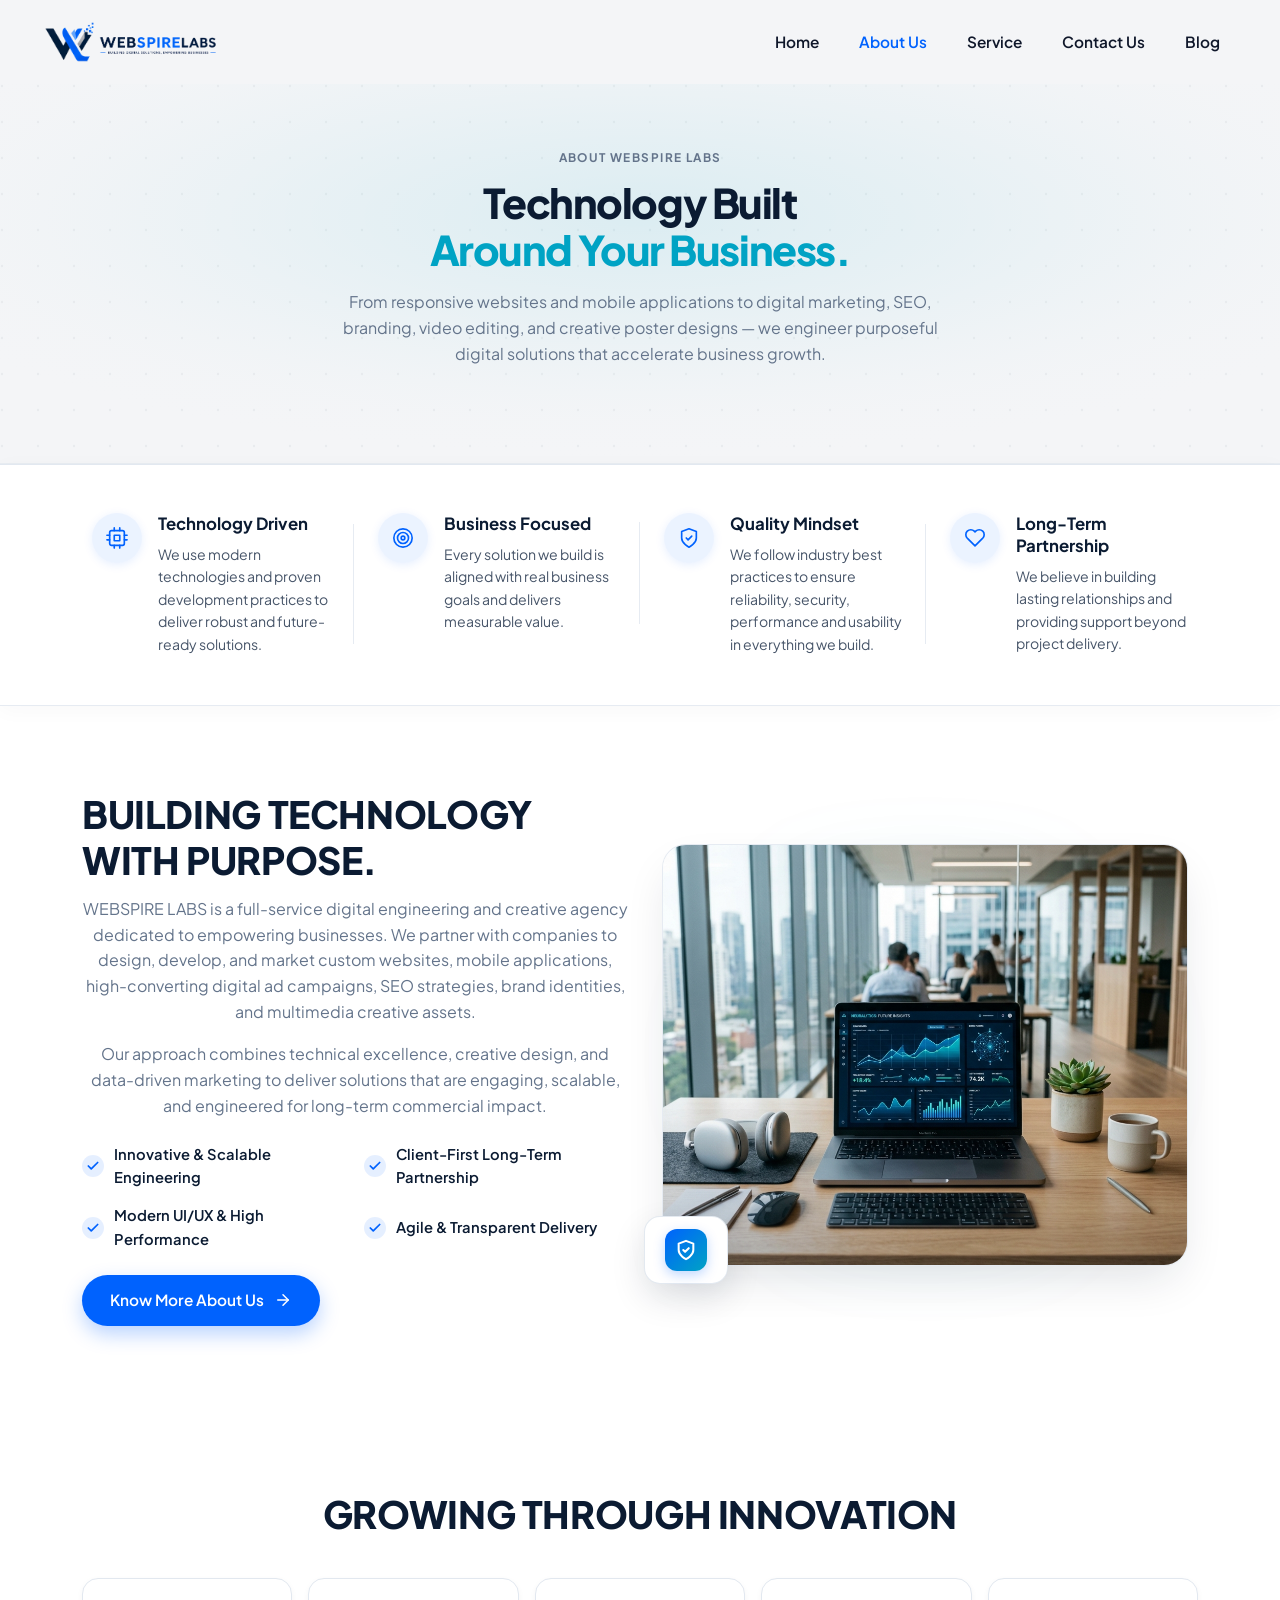
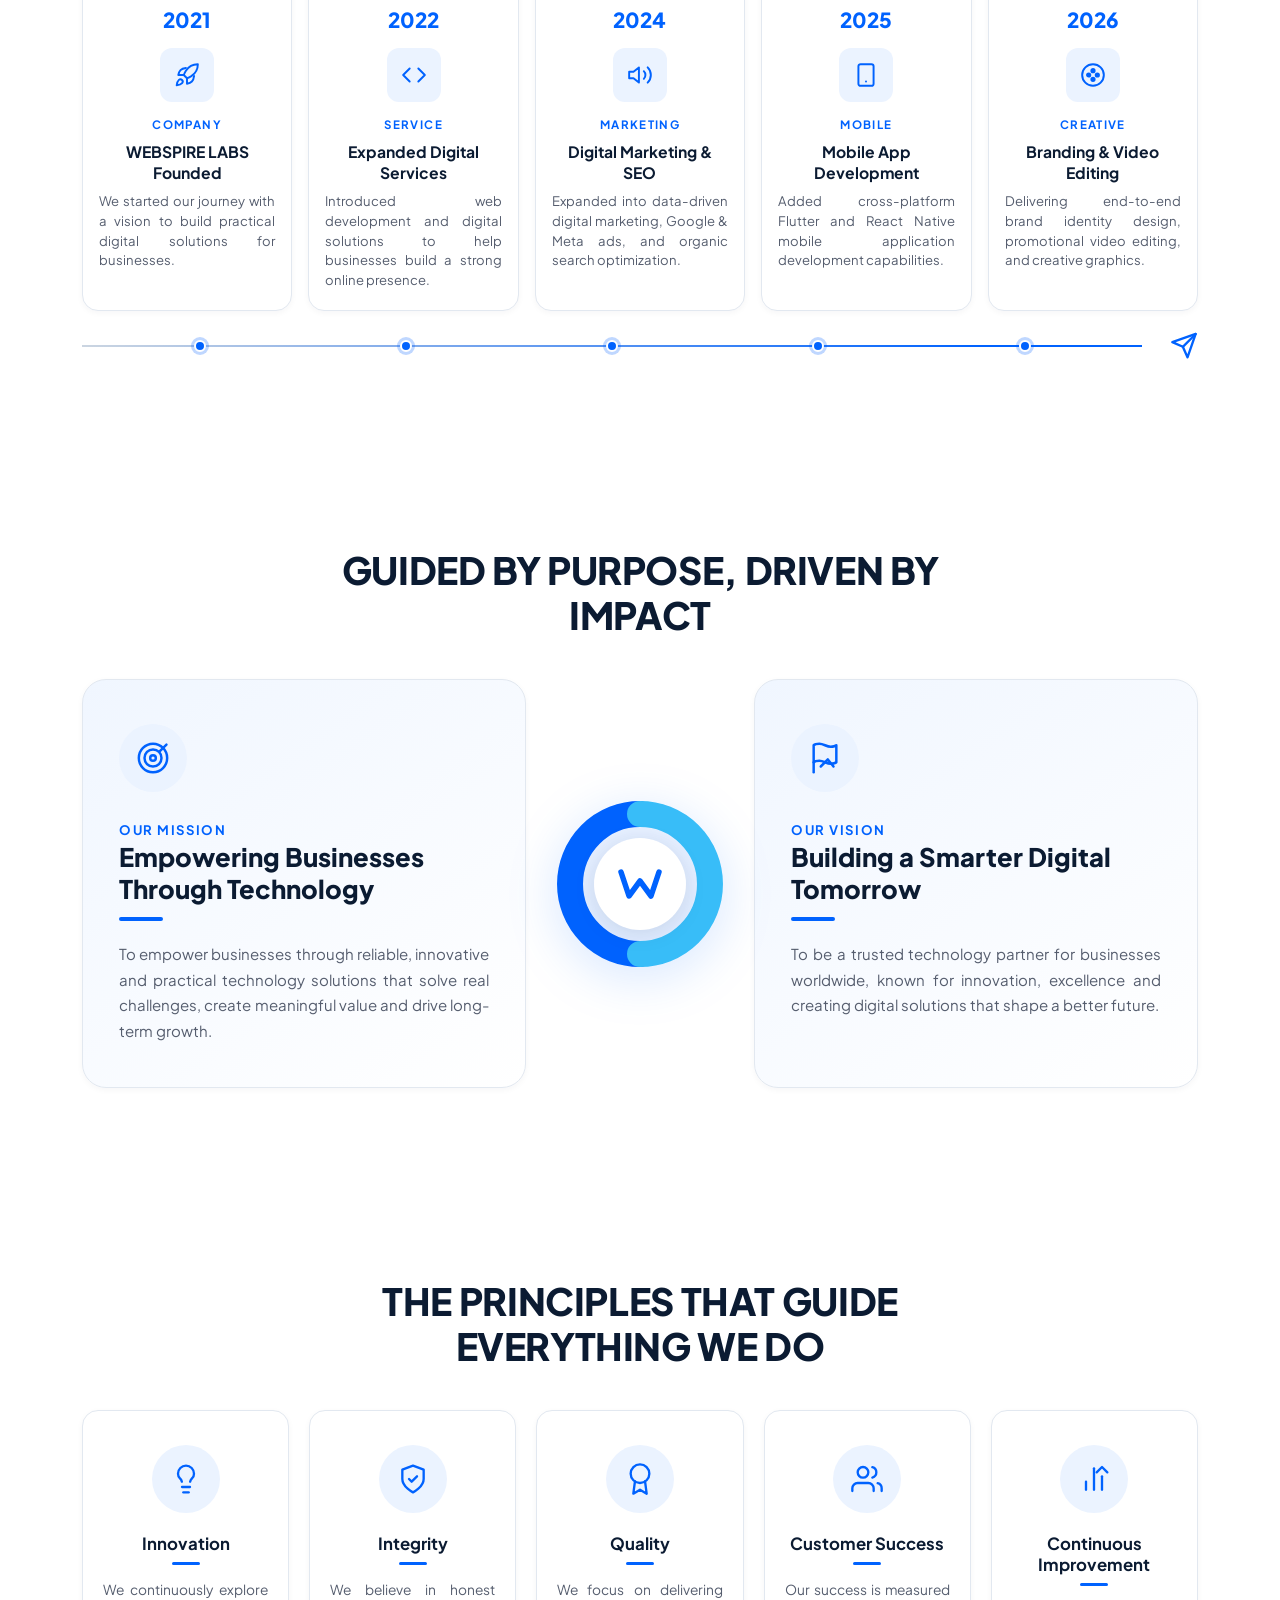
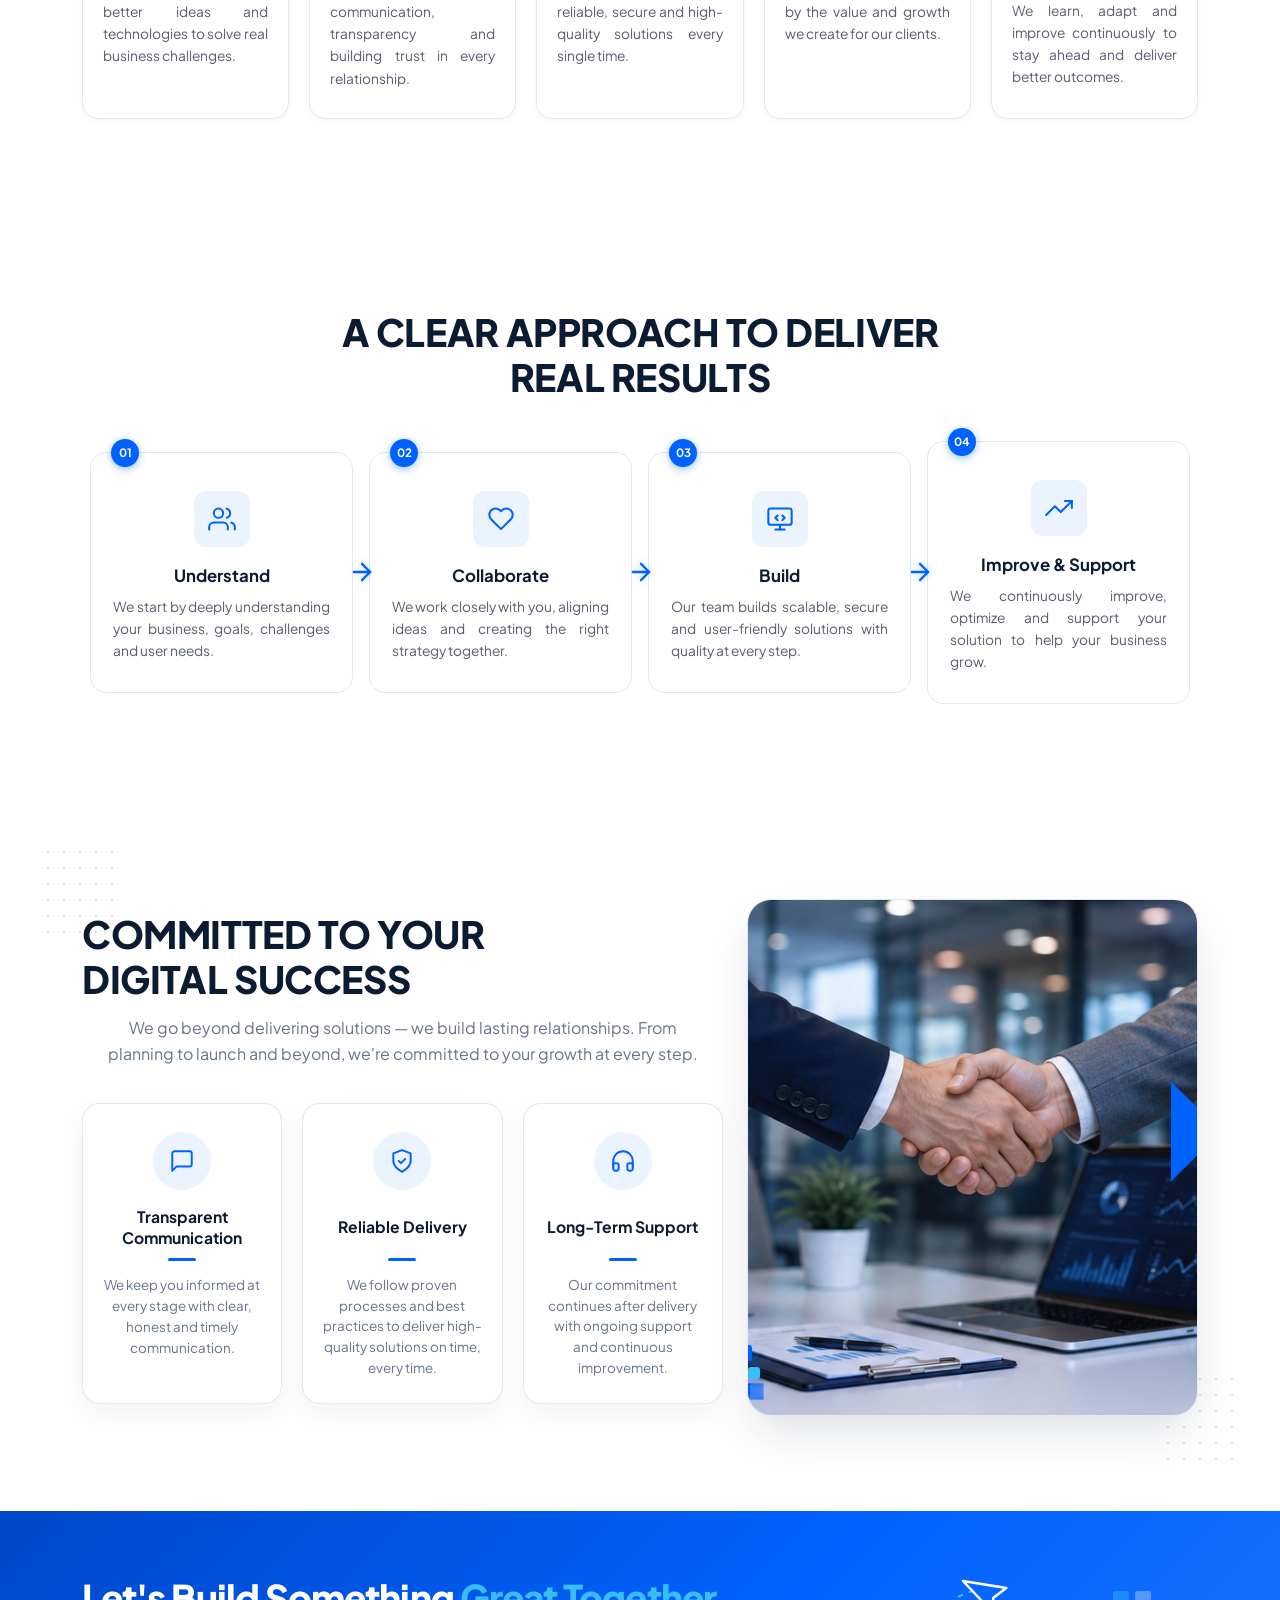
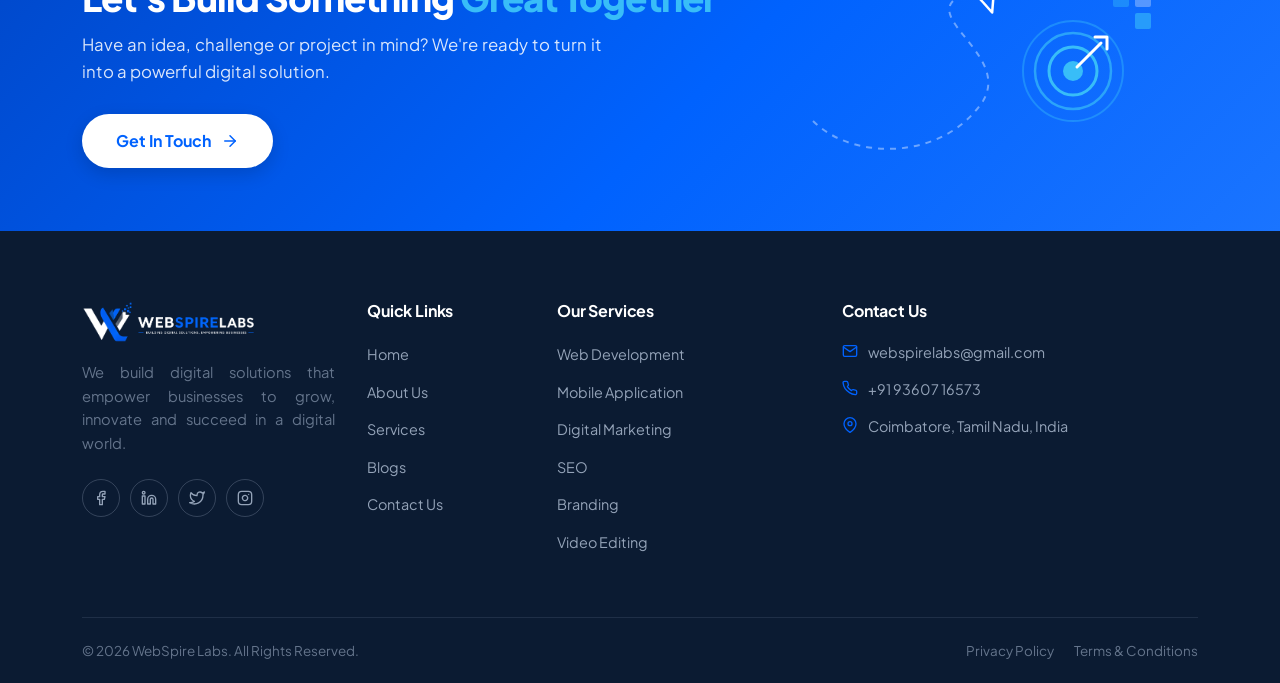
==== commit 1e7e68ac: "Updated code services and blogs new style" ====
--- a/about.html
+++ b/about.html
@@ -103,7 +103,7 @@
               <a class="nav-link nav-link-custom" href="contact.html">Contact Us</a>
             </li>
             <li class="nav-item">
-              <a class="nav-link nav-link-custom" href="index.html#our-work">Blog</a>
+              <a class="nav-link nav-link-custom" href="blog.html">Blog</a>
             </li>
           </ul>
         </div>
@@ -151,7 +151,7 @@
               <span class="highlight-cyan">Around Your Business.</span>
             </h1>
             <p class="hero-description">
-              We build reliable, scalable, and innovative digital solutions that help businesses transform ideas into meaningful technology and measurable growth.
+              From responsive websites and mobile applications to digital marketing, SEO, branding, video editing, and creative poster designs &mdash; we engineer purposeful digital solutions that accelerate business growth.
             </p>
           
           </div>
@@ -249,15 +249,15 @@
           
           <!-- Left Column: Content -->
           <div class="col-lg-6">
-            <span class="section-eyebrow">WHO WE ARE</span>
+            <!-- <span class="section-eyebrow">WHO WE ARE</span> -->
             <h2 class="section-title" id="who-we-are-title">
               Building Technology With <span class="highlight-cyan">Purpose.</span>
             </h2>
             <p class="hero-description mb-3">
-              WEBSPIRE LABS is a technology-driven company dedicated to building digital solutions that solve real business challenges. We partner with businesses to design, develop and deliver websites, mobile applications, software and other technology solutions tailored to their needs.
+              WEBSPIRE LABS is a full-service digital engineering and creative agency dedicated to empowering businesses. We partner with companies to design, develop, and market custom websites, mobile applications, high-converting digital ad campaigns, SEO strategies, brand identities, and multimedia creative assets.
             </p>
             <p class="hero-description mb-4">
-              Our approach combines technical expertise, creative thinking and an understanding of business requirements to create solutions that are practical, scalable and built for long-term value.
+              Our approach combines technical excellence, creative design, and data-driven marketing to deliver solutions that are engaging, scalable, and engineered for long-term commercial impact.
             </p>
 
             <!-- Key Feature Checkpoints -->
@@ -342,13 +342,13 @@
         
         <!-- Header -->
         <div class="section-header">
-          <span class="section-eyebrow">OUR JOURNEY</span>
+          <!-- <span class="section-eyebrow">OUR JOURNEY</span> -->
           <h2 class="section-title" id="journey-title">
             Growing Through <span class="highlight-blue">Innovation</span>
           </h2>
-          <p class="section-subtitle">
+          <!-- <p class="section-subtitle">
             From our early beginnings to the solutions we deliver today, every milestone represents a step forward in our journey to create meaningful digital solutions.
-          </p>
+          </p> -->
         </div>
 
         <!-- 5 Milestone Cards Grid -->
@@ -390,18 +390,16 @@
           <div class="timeline-card">
             <div class="timeline-year">2024</div>
             <div class="timeline-icon-box" aria-hidden="true">
-              <!-- Custom Software / Laptop Code Icon -->
-              <svg viewBox="0 0 24 24" fill="none" stroke="currentColor" stroke-linecap="round" stroke-linejoin="round">
-                <rect x="2" y="3" width="20" height="14" rx="2" ry="2"></rect>
-                <line x1="8" y1="21" x2="16" y2="21"></line>
-                <line x1="12" y1="17" x2="12" y2="21"></line>
-                <polyline points="10 9 8 11 10 13"></polyline>
-                <polyline points="14 9 16 11 14 13"></polyline>
-              </svg>
-            </div>
-            <span class="timeline-category">TECHNOLOGY</span>
-            <h3 class="timeline-title">Custom Software Solutions</h3>
-            <p class="timeline-desc">Expanded into custom software and business applications tailored to unique business needs.</p>
+              <!-- Marketing / Megaphone Icon -->
+              <svg viewBox="0 0 24 24" fill="none" stroke="currentColor" stroke-linecap="round" stroke-linejoin="round">
+                <polygon points="11 5 6 9 2 9 2 15 6 15 11 19 11 5"></polygon>
+                <path d="M15.54 8.46a5 5 0 0 1 0 7.07"></path>
+                <path d="M19.07 4.93a10 10 0 0 1 0 14.14"></path>
+              </svg>
+            </div>
+            <span class="timeline-category">MARKETING</span>
+            <h3 class="timeline-title">Digital Marketing &amp; SEO</h3>
+            <p class="timeline-desc">Expanded into data-driven digital marketing, Google &amp; Meta ads, and organic search optimization.</p>
           </div>
 
           <!-- Card 4: 2025 -->
@@ -415,23 +413,26 @@
               </svg>
             </div>
             <span class="timeline-category">MOBILE</span>
-            <h3 class="timeline-title">Mobile Solutions Introduced</h3>
-            <p class="timeline-desc">Added mobile application development capabilities to deliver engaging and seamless experiences.</p>
+            <h3 class="timeline-title">Mobile App Development</h3>
+            <p class="timeline-desc">Added cross-platform Flutter and React Native mobile application development capabilities.</p>
           </div>
 
           <!-- Card 5: 2026 -->
           <div class="timeline-card">
             <div class="timeline-year">2026</div>
             <div class="timeline-icon-box" aria-hidden="true">
-              <!-- Growth Chart Icon -->
-              <svg viewBox="0 0 24 24" fill="none" stroke="currentColor" stroke-linecap="round" stroke-linejoin="round">
-                <polyline points="23 6 13.5 15.5 8.5 10.5 1 18"></polyline>
-                <polyline points="17 6 23 6 23 12"></polyline>
-              </svg>
-            </div>
-            <span class="timeline-category">GROWTH</span>
-            <h3 class="timeline-title">Building What's Next</h3>
-            <p class="timeline-desc">Continuing to expand our technology capabilities and help more businesses transform digitally.</p>
+              <!-- Palette / Creative Media Icon -->
+              <svg viewBox="0 0 24 24" fill="none" stroke="currentColor" stroke-linecap="round" stroke-linejoin="round">
+                <circle cx="12" cy="12" r="10"></circle>
+                <circle cx="12" cy="8" r="1.5" fill="currentColor"></circle>
+                <circle cx="8" cy="12" r="1.5" fill="currentColor"></circle>
+                <circle cx="16" cy="12" r="1.5" fill="currentColor"></circle>
+                <circle cx="12" cy="16" r="1.5" fill="currentColor"></circle>
+              </svg>
+            </div>
+            <span class="timeline-category">CREATIVE</span>
+            <h3 class="timeline-title">Branding &amp; Video Editing</h3>
+            <p class="timeline-desc">Delivering end-to-end brand identity design, promotional video editing, and creative graphics.</p>
           </div>
 
         </div>
@@ -464,13 +465,13 @@
         
         <!-- Header -->
         <div class="section-header">
-          <span class="section-eyebrow">OUR MISSION &amp; VISION</span>
+          <!-- <span class="section-eyebrow">OUR MISSION &amp; VISION</span> -->
           <h2 class="section-title" id="mv-title">
             Guided by Purpose, <span class="highlight-blue">Driven by Impact</span>
           </h2>
-          <p class="section-subtitle">
+          <!-- <p class="section-subtitle">
             Our mission defines why we exist, and our vision inspires where we're headed. Together, they shape the solutions we build and the impact we create.
-          </p>
+          </p> -->
         </div>
 
         <!-- 2 Panels with Center Floating Donut W Emblem -->
@@ -540,13 +541,13 @@
         
         <!-- Header -->
         <div class="section-header">
-          <span class="section-eyebrow">OUR CORE VALUES</span>
+          <!-- <span class="section-eyebrow">OUR CORE VALUES</span> -->
           <h2 class="section-title" id="values-title">
             The Principles That Guide <span class="highlight-blue">Everything We Do</span>
           </h2>
-          <p class="section-subtitle">
+          <!-- <p class="section-subtitle">
             Our values shape our culture, drive our decisions and reflect our commitment to our clients, our team and the solutions we deliver.
-          </p>
+          </p> -->
         </div>
 
         <!-- 5 Values Cards Grid -->
@@ -640,13 +641,13 @@
         
         <!-- Header -->
         <div class="section-header">
-          <span class="section-eyebrow">OUR APPROACH</span>
+          <!-- <span class="section-eyebrow">OUR APPROACH</span> -->
           <h2 class="section-title" id="approach-title">
             A Clear Approach to Deliver <span class="highlight-blue">Real Results</span>
           </h2>
-          <p class="section-subtitle">
+          <!-- <p class="section-subtitle">
             We follow a collaborative and outcome-driven approach to turn ideas into impactful digital solutions.
-          </p>
+          </p> -->
         </div>
 
         <!-- 4 Steps Grid with Filled Blue Step Badges & Connecting Arrows -->
@@ -748,7 +749,7 @@
           
           <!-- Left Column: Text Content & 3 Mini Cards -->
           <div class="col-lg-7">
-            <span class="section-eyebrow">OUR COMMITMENT</span>
+            <!-- <span class="section-eyebrow">OUR COMMITMENT</span> -->
             <h2 class="section-title" id="commitment-title">
               Committed to Your<br>
               <span class="highlight-cyan">Digital Success</span>
@@ -937,7 +938,7 @@
             <li><a href="index.html">Home</a></li>
             <li><a href="about.html">About Us</a></li>
             <li><a href="services.html">Services</a></li>
-            <li><a href="index.html#our-work">Blogs</a></li>
+            <li><a href="blog.html">Blogs</a></li>
             <li><a href="contact.html">Contact Us</a></li>
           </ul>
         </div>
@@ -946,7 +947,7 @@
         <div class="col-lg-3 col-md-6 col-6">
           <h3 class="footer-col-title">Our Services</h3>
           <ul class="footer-nav-list" role="list">
-            <li><a href="services.html#web-development">Web Development</a></li>
+            <li><a href="web-development.html">Web Development</a></li>
             <li><a href="services.html#mobile-apps">Mobile Application</a></li>
             <li><a href="services.html#digital-marketing">Digital Marketing</a></li>
             <li><a href="services.html#seo">SEO</a></li>
@@ -964,14 +965,14 @@
               <path d="M4 4h16c1.1 0 2 .9 2 2v12c0 1.1-.9 2-2 2H4c-1.1 0-2-.9-2-2V6c0-1.1.9-2 2-2z"></path>
               <polyline points="22,6 12,13 2,6"></polyline>
             </svg>
-            <a href="mailto:info@webspirelabs.com">info@webspirelabs.com</a>
+            <a href="mailto:webspirelabs@gmail.com">webspirelabs@gmail.com</a>
           </div>
 
           <div class="footer-contact-item">
             <svg viewBox="0 0 24 24" fill="none" stroke="currentColor" stroke-linecap="round" stroke-linejoin="round" aria-hidden="true">
               <path d="M22 16.92v3a2 2 0 0 1-2.18 2 19.79 19.79 0 0 1-8.63-3.07A19.5 19.5 0 0 1 4.69 13a19.79 19.79 0 0 1-3.07-8.67A2 2 0 0 1 3.77 2h3a2 2 0 0 1 2 1.72 12.84 12.84 0 0 0 .7 2.81 2 2 0 0 1-.45 2.11L8.09 9.91a16 16 0 0 0 6 6l.91-.91a2 2 0 0 1 2.11-.45 12.84 12.84 0 0 0 2.81.7A2 2 0 0 1 22 17z"></path>
             </svg>
-            <a href="tel:+918905643210">+91 89056 43210</a>
+            <a href="tel:+919360716573">+91 93607 16573</a>
           </div>
 
           <div class="footer-contact-item">
@@ -1004,7 +1005,7 @@
   </footer>
 
   <!-- Floating WhatsApp Action Button -->
-  <a href="https://wa.me/918905643210?text=Hello%20WebSpire%20Labs%2C%20I%20would%20like%20to%20inquire%20about%20your%20services." 
+  <a href="https://wa.me/919360716573?text=Hello%20WebSpire%20Labs%2C%20I%20would%20like%20to%20inquire%20about%20your%20services." 
      class="floating-whatsapp-btn" 
      target="_blank" 
      rel="noopener noreferrer" 
--- a/css/style.css
+++ b/css/style.css
@@ -593,9 +593,10 @@
   font-size: 2.35rem;
   font-weight: 800;
   color: var(--color-heading);
-  letter-spacing: -0.025em;
+  letter-spacing: -0.01em;
   line-height: 1.2;
   margin-bottom: 14px;
+  text-transform: uppercase;
 }
 
 .section-subtitle {
@@ -1285,6 +1286,7 @@
   pointer-events: none;
   z-index: 0;
   opacity: 0.8;
+  display: none !important;
 }
 
 .testimonials-bg-accent svg {
@@ -1312,9 +1314,10 @@
   font-size: 2.35rem;
   font-weight: 800;
   color: var(--color-heading);
-  letter-spacing: -0.025em;
+  letter-spacing: -0.01em;
   line-height: 1.2;
   margin: 0;
+  text-transform: uppercase;
 }
 
 /* Carousel / Multi-Column Wrapper */
@@ -1929,6 +1932,7 @@
 }
 
 @media (max-width: 767px) {
+
   .testimonials-section .container,
   .why-choose-section .container {
     padding-left: 18px;
--- a/css/about.css
+++ b/css/about.css
@@ -315,7 +315,7 @@
    -------------------------------------------------------------------------- */
 .who-we-are-section {
   padding: 85px 0 75px 0;
-  background-color: var(--color-bg-page, #F8FAFC);
+  background-color: var(--color-bg-page, #FFFFFF);
   position: relative;
   overflow: hidden;
 }
@@ -550,7 +550,7 @@
    -------------------------------------------------------------------------- */
 .journey-section {
   padding: 90px 0 100px 0;
-  background-color: var(--color-bg-subtle);
+  background-color: var(--color-bg-page, #FFFFFF);
   position: relative;
   overflow: hidden;
 }
@@ -809,7 +809,7 @@
    -------------------------------------------------------------------------- */
 .core-values-section {
   padding: 90px 0 100px 0;
-  background-color: var(--color-bg-subtle);
+  background-color: var(--color-bg-page, #FFFFFF);
   position: relative;
   overflow: hidden;
 }
@@ -1016,7 +1016,7 @@
    -------------------------------------------------------------------------- */
 .commitment-section {
   padding: 95px 0 95px 0;
-  background-color: #FAFBFC;
+  background-color: var(--color-bg-page, #FFFFFF);
   position: relative;
   overflow: hidden;
 }
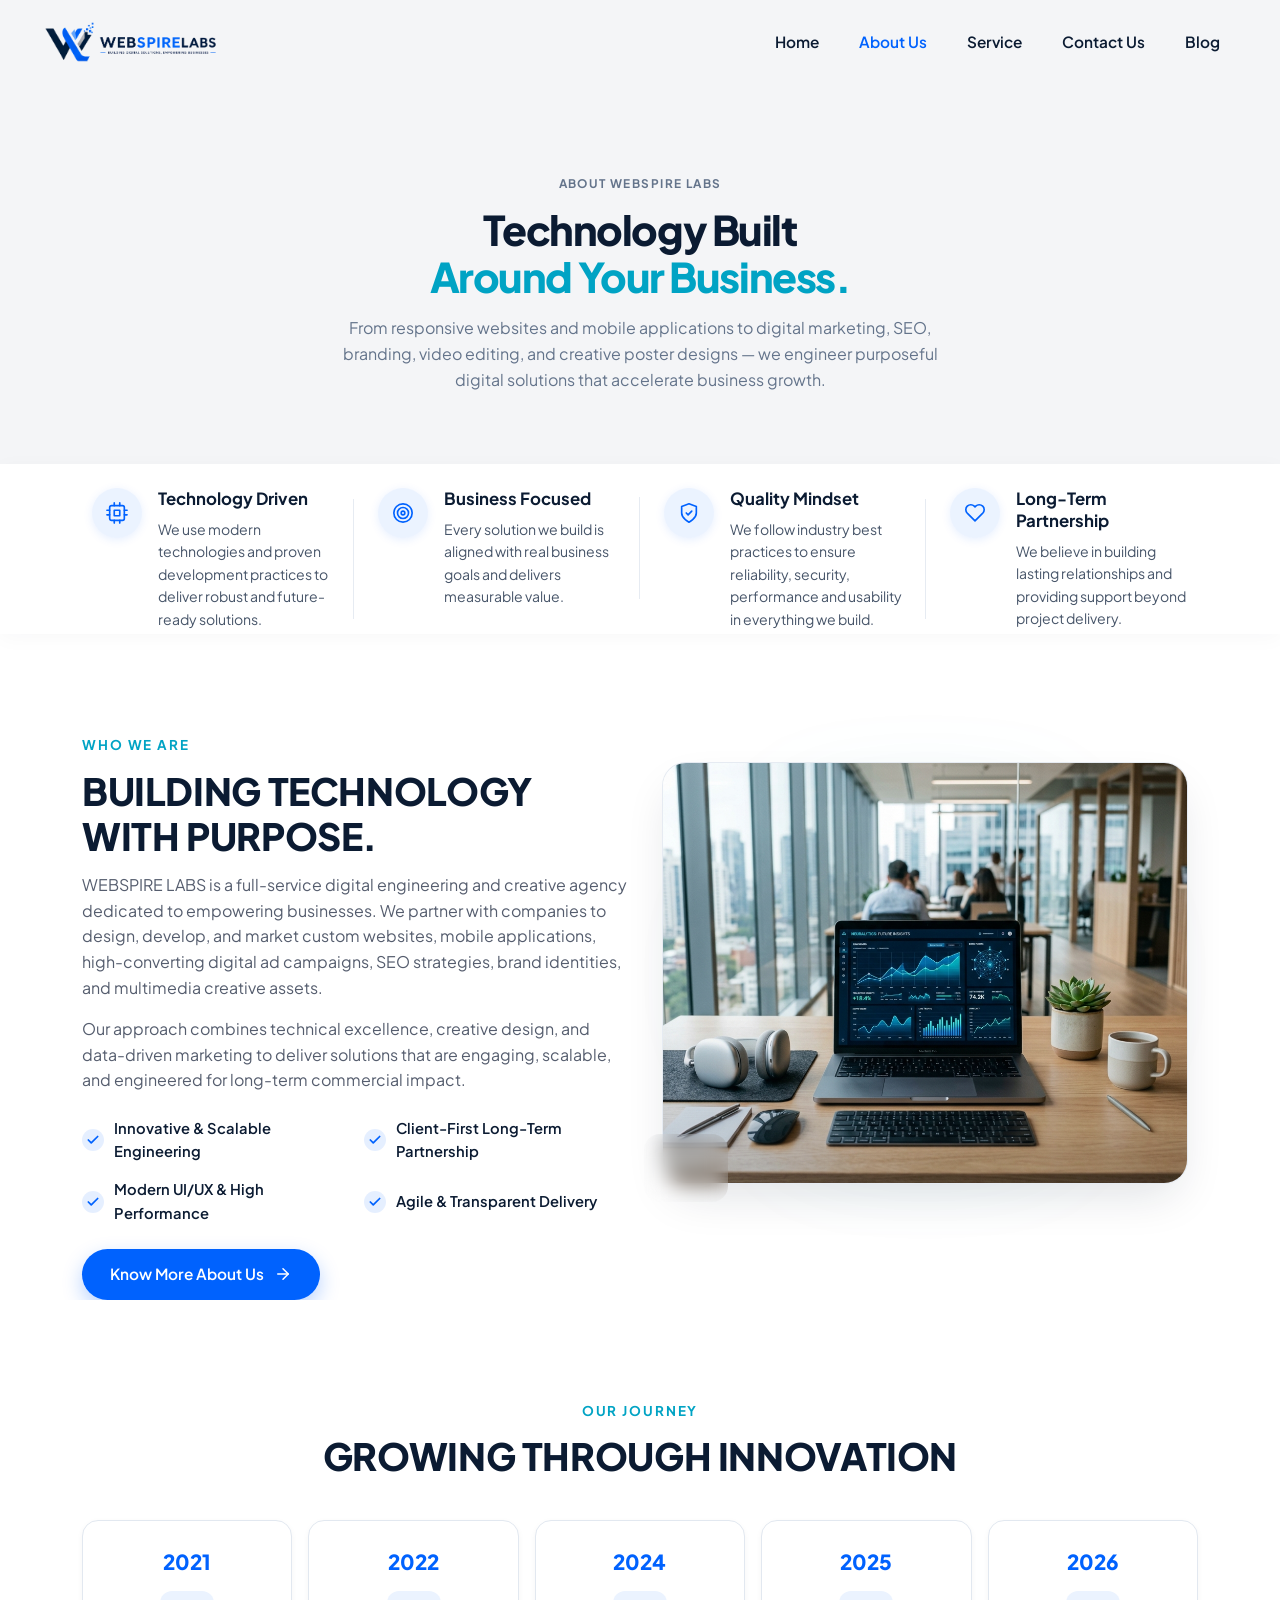
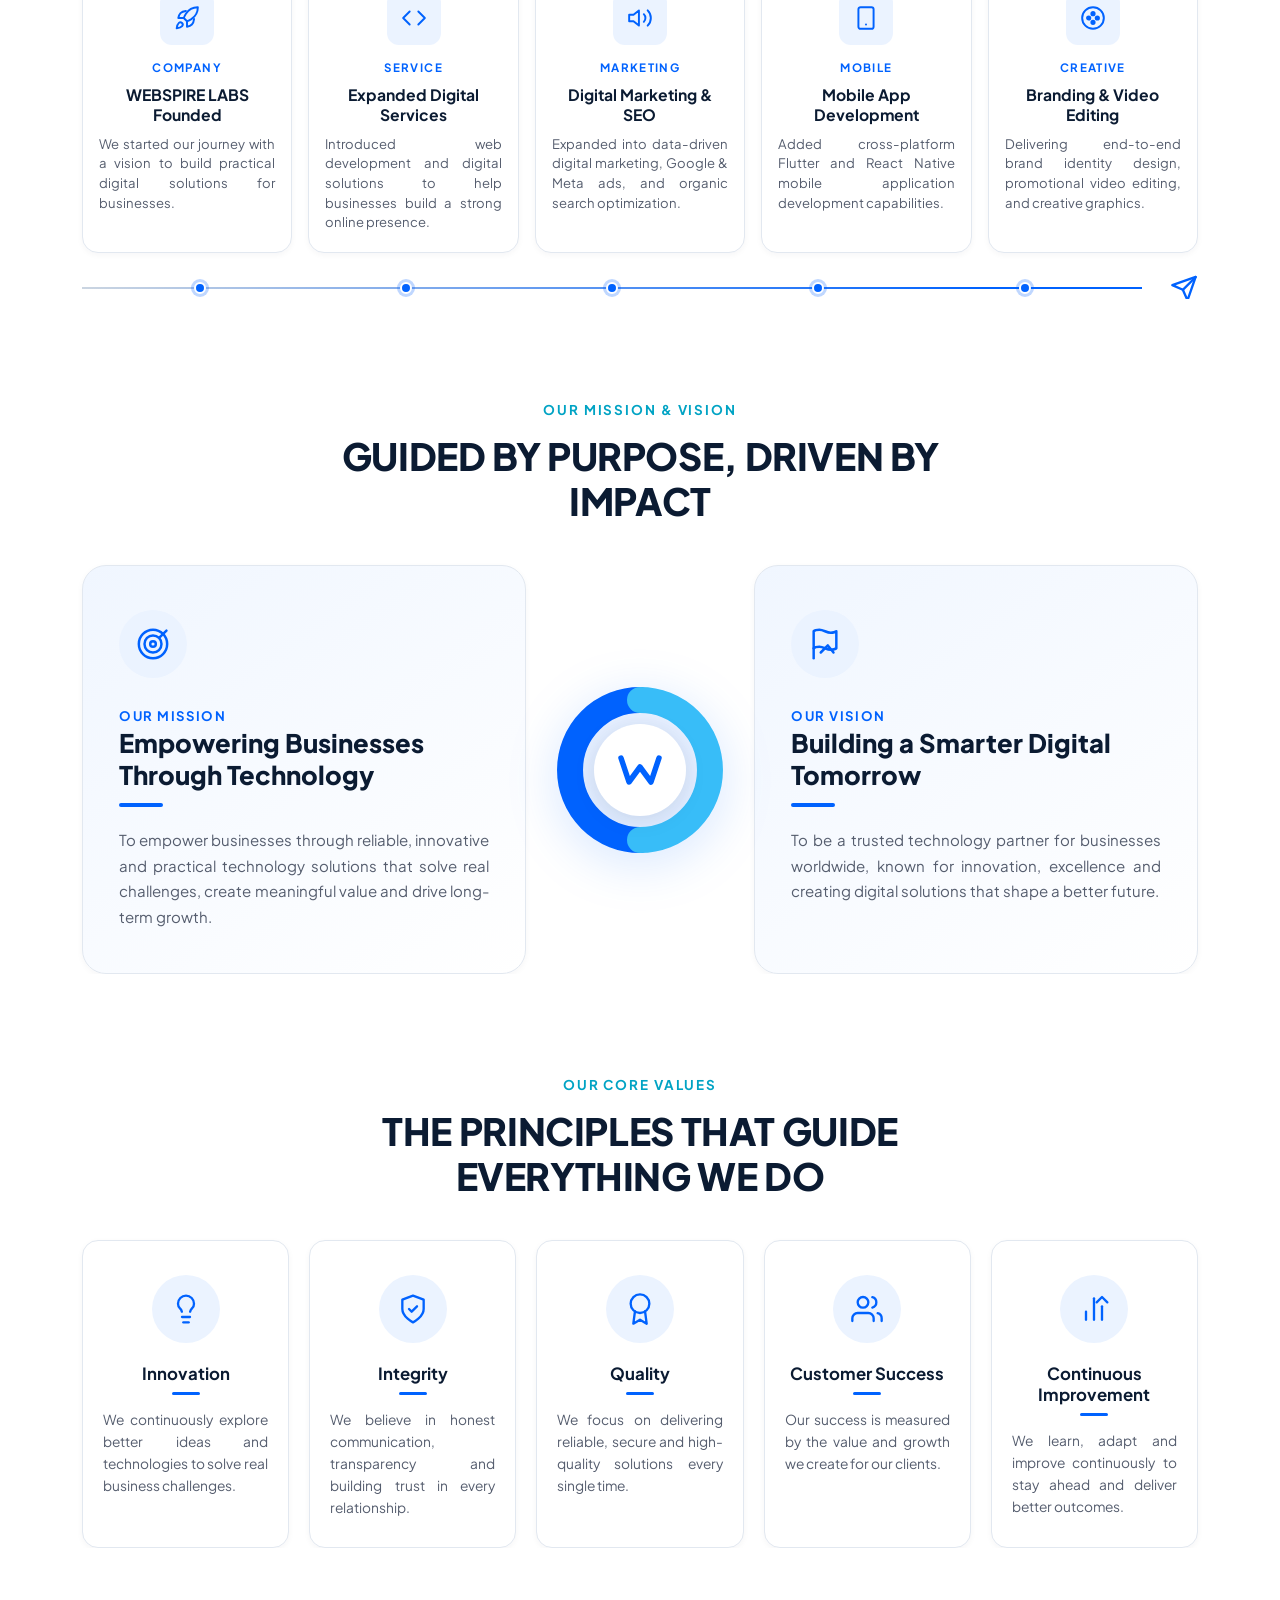
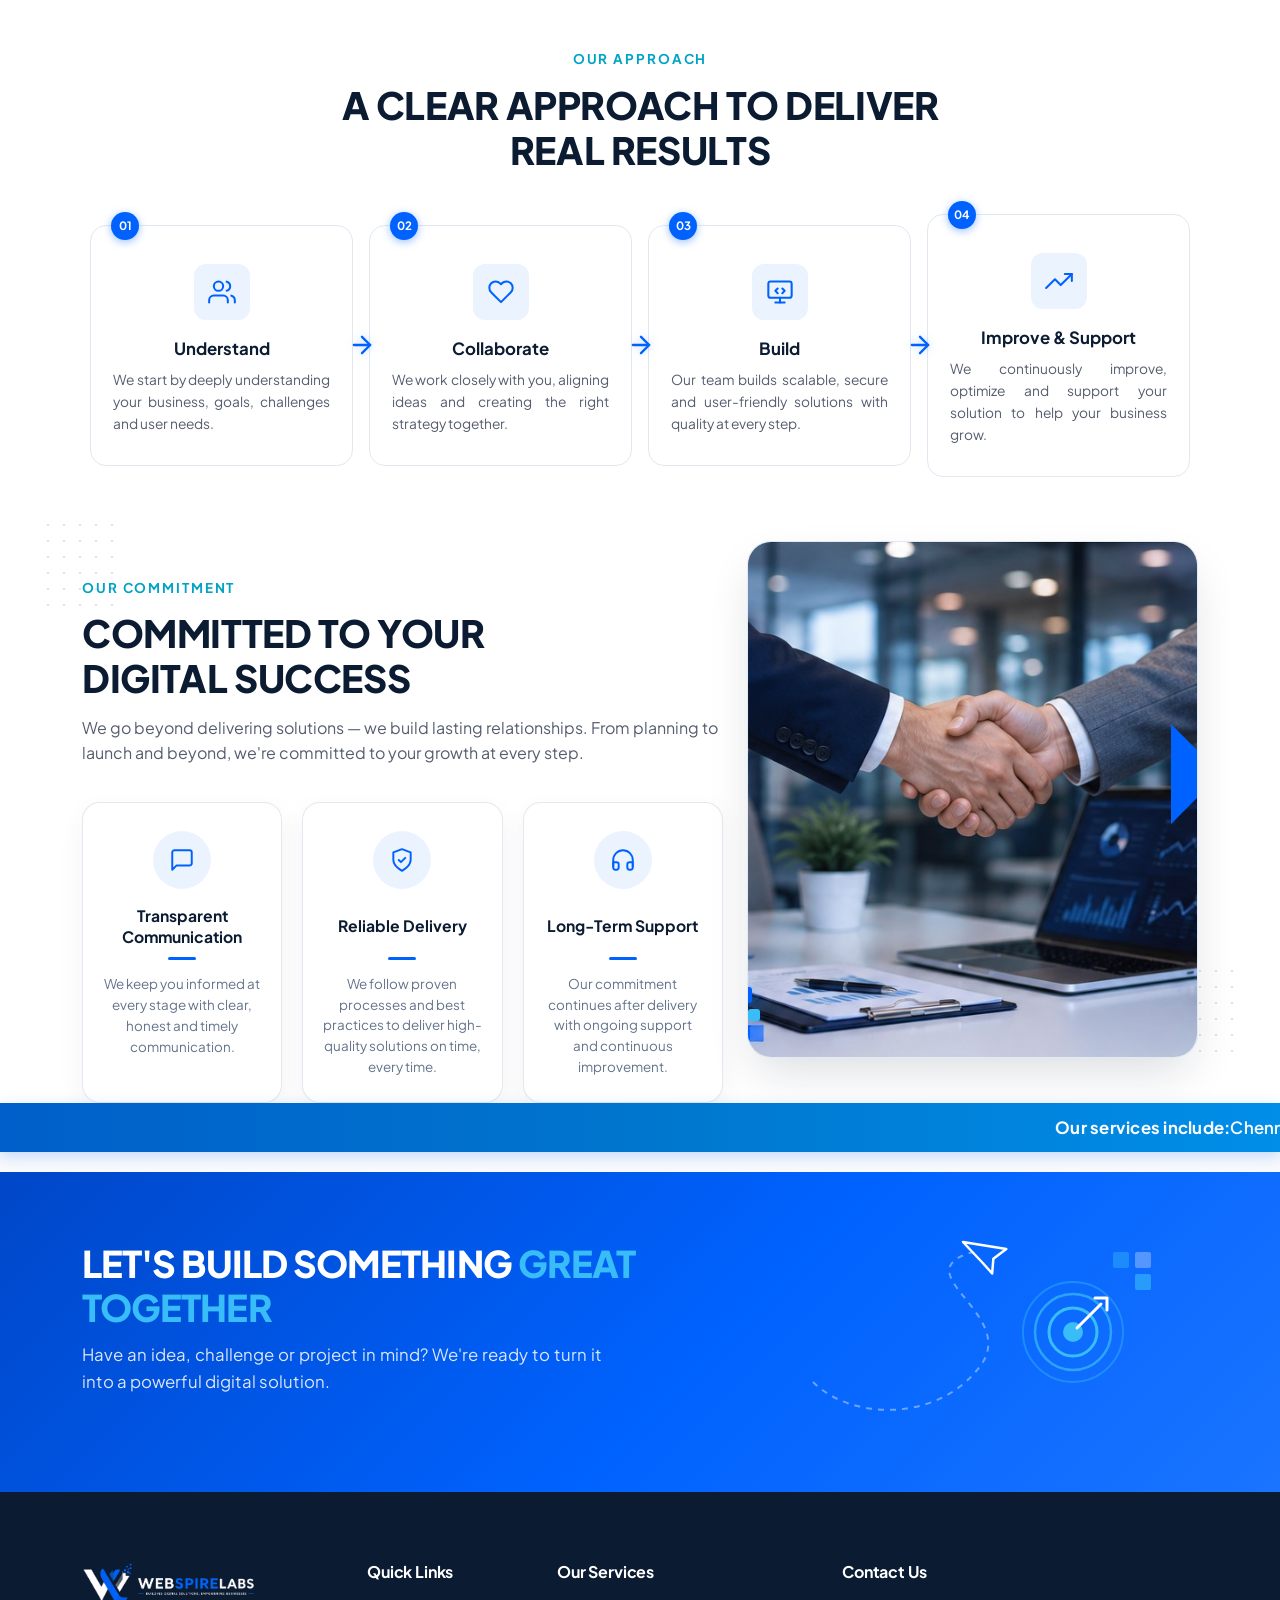
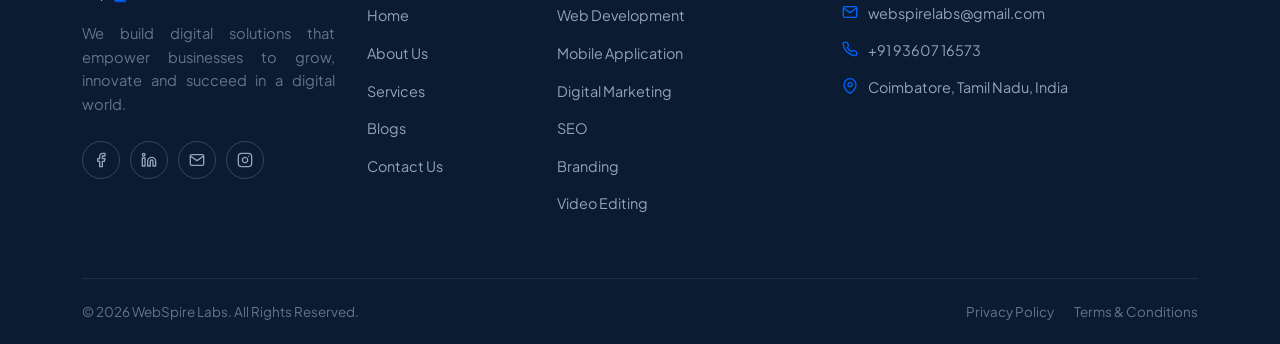
==== commit 21a7fb06: "services page indivigual , banner fix , padding fix update 2 18/09/2026" ====
--- a/about.html
+++ b/about.html
@@ -120,30 +120,17 @@
     <!-- ==========================================================================
          Section 01: About Hero Banner (Cognisive-Inspired / Home Page Aesthetic)
          ========================================================================== -->
-    <section class="hero-section" id="about-hero" aria-labelledby="about-hero-title">
+    <section class="hero-section subpage-hero" id="about-hero" aria-labelledby="about-hero-title">
       <!-- High-Tech Constellation & Network Mesh Backdrop (Matches Home Page) -->
       <div class="hero-network-backdrop" aria-hidden="true">
-        <svg class="hero-constellation-svg" width="100%" height="100%" xmlns="http://www.w3.org/2000/svg">
-          <defs>
-            <radialGradient id="heroGlow" cx="50%" cy="35%" r="65%">
-              <stop offset="0%" stop-color="rgba(0, 163, 196, 0.10)" />
-              <stop offset="55%" stop-color="rgba(0, 163, 196, 0.03)" />
-              <stop offset="100%" stop-color="rgba(244, 245, 247, 0)" />
-            </radialGradient>
-            <pattern id="dotGrid" width="36" height="36" patternUnits="userSpaceOnUse">
-              <circle cx="2" cy="2" r="1.2" fill="rgba(11, 27, 50, 0.045)" />
-            </pattern>
-          </defs>
-          <rect width="100%" height="100%" fill="url(#heroGlow)" />
-          <rect width="100%" height="100%" fill="url(#dotGrid)" />
-        </svg>
+        
       </div>
 
       <div class="container hero-container">
         <div class="row align-items-center justify-content-center">
           <!-- Center Content (Compact Inner-Page Banner) -->
           <div class="col-12 col-md-10 col-lg-8 col-xl-7 mx-auto hero-text-col text-center">
-            <span class="hero-slide-badge">
+            <span class="section-eyebrow hero-slide-badge">
               ABOUT WEBSPIRE LABS
             </span>
             <h1 class="hero-headline" id="about-hero-title">
@@ -249,7 +236,7 @@
           
           <!-- Left Column: Content -->
           <div class="col-lg-6">
-            <!-- <span class="section-eyebrow">WHO WE ARE</span> -->
+            <span class="section-eyebrow">WHO WE ARE</span>
             <h2 class="section-title" id="who-we-are-title">
               Building Technology With <span class="highlight-cyan">Purpose.</span>
             </h2>
@@ -342,7 +329,7 @@
         
         <!-- Header -->
         <div class="section-header">
-          <!-- <span class="section-eyebrow">OUR JOURNEY</span> -->
+          <span class="section-eyebrow">OUR JOURNEY</span>
           <h2 class="section-title" id="journey-title">
             Growing Through <span class="highlight-blue">Innovation</span>
           </h2>
@@ -465,7 +452,7 @@
         
         <!-- Header -->
         <div class="section-header">
-          <!-- <span class="section-eyebrow">OUR MISSION &amp; VISION</span> -->
+          <span class="section-eyebrow">OUR MISSION &amp; VISION</span>
           <h2 class="section-title" id="mv-title">
             Guided by Purpose, <span class="highlight-blue">Driven by Impact</span>
           </h2>
@@ -541,7 +528,7 @@
         
         <!-- Header -->
         <div class="section-header">
-          <!-- <span class="section-eyebrow">OUR CORE VALUES</span> -->
+          <span class="section-eyebrow">OUR CORE VALUES</span>
           <h2 class="section-title" id="values-title">
             The Principles That Guide <span class="highlight-blue">Everything We Do</span>
           </h2>
@@ -641,7 +628,7 @@
         
         <!-- Header -->
         <div class="section-header">
-          <!-- <span class="section-eyebrow">OUR APPROACH</span> -->
+          <span class="section-eyebrow">OUR APPROACH</span>
           <h2 class="section-title" id="approach-title">
             A Clear Approach to Deliver <span class="highlight-blue">Real Results</span>
           </h2>
@@ -749,7 +736,7 @@
           
           <!-- Left Column: Text Content & 3 Mini Cards -->
           <div class="col-lg-7">
-            <!-- <span class="section-eyebrow">OUR COMMITMENT</span> -->
+            <span class="section-eyebrow">OUR COMMITMENT</span>
             <h2 class="section-title" id="commitment-title">
               Committed to Your<br>
               <span class="highlight-cyan">Digital Success</span>
@@ -827,6 +814,19 @@
     </section>
 
     <!-- ==========================================================================
+         Tamil Nadu Regional Services SEO Ticker (Hotspot Cities)
+         ========================================================================== -->
+    <div class="tn-services-marquee-strip" aria-label="Our Service Locations Across Tamil Nadu">
+      <marquee behavior="scroll" direction="left" scrollamount="7" onmouseover="this.stop();" onmouseout="this.start();" class="tn-services-marquee">
+        <span class="tn-marquee-group"><strong>Our services include:</strong> Chennai, Coimbatore, Madurai, Tiruchirappalli, Salem, Tirunelveli, Tiruppur, Erode, Vellore, Thoothukudi, Dindigul, Thanjavur, Nagercoil, Hosur, Kanchipuram.</span>
+        <span class="tn-marquee-bullet" aria-hidden="true">&#9670;</span>
+        <span class="tn-marquee-group"><strong>Our services include:</strong> Chennai, Coimbatore, Madurai, Tiruchirappalli, Salem, Tirunelveli, Tiruppur, Erode, Vellore, Thoothukudi, Dindigul, Thanjavur, Nagercoil, Hosur, Kanchipuram.</span>
+        <span class="tn-marquee-bullet" aria-hidden="true">&#9670;</span>
+        <span class="tn-marquee-group"><strong>Our services include:</strong> Chennai, Coimbatore, Madurai, Tiruchirappalli, Salem, Tirunelveli, Tiruppur, Erode, Vellore, Thoothukudi, Dindigul, Thanjavur, Nagercoil, Hosur, Kanchipuram.</span>
+      </marquee>
+    </div>
+
+    <!-- ==========================================================================
          Section 08B: About Full-Bleed CTA Banner (image8.png - Bottom)
          ========================================================================== -->
     <section class="about-cta-banner-section" id="about-cta" aria-label="Call to Action Banner">
@@ -836,19 +836,13 @@
             
             <!-- Left Column: Text & CTA Button -->
             <div class="col-lg-7">
-              <h2 class="about-cta-title">
+              <h2 class="section-title about-cta-title">
                 Let's Build Something <span class="highlight-cyan">Great Together</span>
               </h2>
               <p class="about-cta-subtitle">
                 Have an idea, challenge or project in mind? We're ready to turn it into a powerful digital solution.
               </p>
-              <a href="index.html#contact" class="btn-about-cta" id="aboutCtaBtn">
-                Get In Touch
-                <svg viewBox="0 0 24 24" fill="none" stroke="currentColor" stroke-linecap="round" stroke-linejoin="round" aria-hidden="true">
-                  <line x1="5" y1="12" x2="19" y2="12"></line>
-                  <polyline points="12 5 19 12 12 19"></polyline>
-                </svg>
-              </a>
+              
             </div>
 
             <!-- Right Column: Decorative Illustrations (Paper Plane + Target Bullseye) -->
@@ -914,10 +908,11 @@
                 <circle cx="4" cy="4" r="2"></circle>
               </svg>
             </a>
-            <!-- Twitter / X -->
-            <a href="#" class="footer-social-link" aria-label="Follow WebSpire Labs on Twitter / X" rel="noopener noreferrer">
-              <svg viewBox="0 0 24 24" fill="none" stroke="currentColor" stroke-linecap="round" stroke-linejoin="round">
-                <path d="M23 3a10.9 10.9 0 0 1-3.14 1.53 4.48 4.48 0 0 0-7.86 3v1A10.66 10.66 0 0 1 3 4s-4 9 5 13a11.64 11.64 0 0 1-7 2c9 5 20 0 20-11.5a4.5 4.5 0 0 0-.08-.83A7.72 7.72 0 0 0 23 3z"></path>
+            <!-- Email -->
+            <a href="mailto:webspirelabs@gmail.com" class="footer-social-link" aria-label="Email WebSpire Labs">
+              <svg viewBox="0 0 24 24" fill="none" stroke="currentColor" stroke-linecap="round" stroke-linejoin="round">
+                <path d="M4 4h16c1.1 0 2 .9 2 2v12c0 1.1-.9 2-2 2H4c-1.1 0-2-.9-2-2V6c0-1.1.9-2 2-2z"></path>
+                <polyline points="22,6 12,13 2,6"></polyline>
               </svg>
             </a>
             <!-- Instagram -->
--- a/css/style.css
+++ b/css/style.css
@@ -84,6 +84,11 @@
   -webkit-font-smoothing: antialiased;
   -moz-osx-font-smoothing: grayscale;
   overflow-x: hidden;
+}
+
+section {
+  padding-bottom: 0;
+  margin-bottom: 0;
 }
 
 h1,
@@ -145,8 +150,8 @@
   position: relative;
   width: 100%;
   z-index: 1000;
-  background-color: var(--color-white);
-  border-bottom: 1px solid rgba(226, 232, 240, 0.6);
+  background-color: #F4F5F7;
+  border-bottom: none;
   padding: 16px 0;
   transition: background-color var(--transition-fast), padding var(--transition-fast), box-shadow var(--transition-fast);
 }
@@ -190,12 +195,12 @@
   left: 0;
   right: 0;
   padding: 12px 0;
-  background-color: rgba(255, 255, 255, 0.96);
-  backdrop-filter: blur(14px);
-  -webkit-backdrop-filter: blur(14px);
+  background-color: rgba(244, 245, 247, 0.96);
+  backdrop-filter: blur(16px);
+  -webkit-backdrop-filter: blur(16px);
   box-shadow: 0 4px 20px rgba(11, 27, 50, 0.08);
-  border-bottom-color: rgba(226, 232, 240, 0.9);
-  animation: slideDownNav 0.35s cubic-bezier(0.16, 1, 0.3, 1) forwards;
+  border-bottom: 1px solid rgba(226, 232, 240, 0.8);
+  animation: slideDownNav 0.3s cubic-bezier(0.16, 1, 0.3, 1) forwards;
 }
 
 @keyframes slideDownNav {
@@ -220,6 +225,10 @@
   max-width: 175px;
   object-fit: contain;
   transition: transform var(--transition-fast);
+}
+
+.brand-logo-container:hover .brand-logo-img {
+  transform: scale(1.02);
 }
 
 .nav-link-custom {
@@ -241,6 +250,56 @@
 .nav-link-custom.active {
   color: var(--color-primary, #0062FE) !important;
   font-weight: 600;
+}
+
+/* Header Right Actions & Pill Button */
+.header-nav-actions {
+  display: flex;
+  align-items: center;
+  gap: 16px;
+}
+
+.btn-nav-pill {
+  display: inline-flex;
+  align-items: center;
+  justify-content: center;
+  gap: 8px;
+  padding: 10px 24px;
+  border-radius: 50px;
+  background-color: var(--color-midnight, #0B1B32);
+  color: #FFFFFF !important;
+  font-size: 0.92rem;
+  font-weight: 700;
+  letter-spacing: 0.01em;
+  border: 1.5px solid var(--color-midnight, #0B1B32);
+  box-shadow: 0 4px 14px rgba(11, 27, 50, 0.12);
+  transition: all 0.25s cubic-bezier(0.16, 1, 0.3, 1);
+  text-decoration: none;
+}
+
+.btn-nav-pill:hover {
+  background-color: var(--color-cyan-accent, #00A3C4);
+  border-color: var(--color-cyan-accent, #00A3C4);
+  color: #FFFFFF !important;
+  box-shadow: 0 6px 20px rgba(0, 163, 196, 0.35);
+  transform: translateY(-1px);
+}
+
+@media (max-width: 991.98px) {
+  .header-navbar {
+    padding: 12px 0;
+  }
+
+  .header-nav-actions {
+    margin-top: 16px;
+    padding-top: 14px;
+    border-top: 1px solid #E2E8F0;
+    width: 100%;
+  }
+
+  .btn-nav-pill {
+    width: 100%;
+  }
 }
 
 .nav-dropdown-chevron {
@@ -341,218 +400,305 @@
   background-color: var(--color-primary);
 }
 
+/* ==========================================================================
+   Section Transition Standard: 20px Gap Between Consecutive Sections
+   (Top: 20px for every section, Bottom: 0; Hero padding-bottom: 0)
+   ========================================================================== */
+section:not(.hero-section) {
+  padding-top: 20px;
+  padding-bottom: 0;
+  margin-bottom: 0;
+}
+
 /* --------------------------------------------------------------------------
-   4. Hero Section
+   4. Common Subpage Hero Banner
+   (Unified standard across About, Services, Blog, Contact, Web Development,
+   and Law Firm Website Design — excluding Home Page)
    -------------------------------------------------------------------------- */
-.hero-section {
+.subpage-hero,
+.hero-section#about-hero,
+.hero-section#services-hero,
+.hero-section#blog-hero,
+.hero-section#contact-hero,
+.hero-section#web-dev-hero,
+.hero-section#law-firm-hero {
   position: relative;
-  padding: 60px 0 80px 0;
-  background-color: var(--color-bg-page);
+  z-index: 1;
+  min-height: 380px;
+  background-color: #F4F5F7;
   overflow: hidden;
-  min-height: 600px;
-  display: flex;
-  align-items: center;
-}
-
-/* Dynamic Angled Blue Backdrop (Right side) */
-.hero-bg-accent {
+  padding: 44px 0 0 0;
+  display: flex;
+  flex-direction: column;
+  justify-content: center;
+  align-items: center;
+}
+
+/* Background Constellation & Grid Mesh Overlay */
+.hero-network-backdrop {
   position: absolute;
-  top: 0;
-  right: 0;
-  width: 48%;
+  inset: 0;
+  pointer-events: none;
+  z-index: 0;
+}
+
+.hero-constellation-svg {
+  width: 100%;
   height: 100%;
-  background: linear-gradient(135deg, #0052D4 0%, #0062FE 50%, #1E70FE 100%);
-  clip-path: polygon(25% 0%, 100% 0%, 100% 100%, 0% 100%);
+  display: block;
+}
+
+.subpage-hero .hero-container,
+.hero-section#about-hero .hero-container,
+.hero-section#services-hero .hero-container,
+.hero-section#blog-hero .hero-container,
+.hero-section#contact-hero .hero-container,
+.hero-section#web-dev-hero .hero-container,
+.hero-section#law-firm-hero .hero-container {
+  position: relative;
   z-index: 1;
-  pointer-events: none;
-}
-
-/* Background Geometric Line & Grid Overlay */
-.hero-bg-grid {
-  position: absolute;
-  top: 0;
-  left: 0;
-  right: 0;
-  bottom: 0;
-  background-image:
-    radial-gradient(circle at 10% 20%, rgba(0, 98, 254, 0.03) 0%, transparent 40%),
-    radial-gradient(circle at 90% 80%, rgba(56, 189, 248, 0.05) 0%, transparent 50%);
-  z-index: 0;
-  pointer-events: none;
-}
-
-.hero-diagonal-line {
-  position: absolute;
-  top: 0;
-  right: 48%;
-  width: 2px;
-  height: 100%;
-  background: linear-gradient(180deg, rgba(0, 98, 254, 0.2) 0%, rgba(56, 189, 248, 0.05) 100%);
-  transform: rotate(18deg) translateY(-20px);
-  z-index: 1;
-  pointer-events: none;
-}
-
-.hero-content {
+  display: flex;
+  flex-direction: column;
+  justify-content: center;
+  width: 100%;
+  max-width: 1240px;
+  margin-left: auto;
+  margin-right: auto;
+}
+
+.subpage-hero .hero-text-col,
+.hero-section#about-hero .hero-text-col,
+.hero-section#services-hero .hero-text-col,
+.hero-section#blog-hero .hero-text-col,
+.hero-section#contact-hero .hero-text-col,
+.hero-section#web-dev-hero .hero-text-col,
+.hero-section#law-firm-hero .hero-text-col {
+  display: flex;
+  flex-direction: column;
+  justify-content: center;
+  align-items: center;
+  text-align: center;
+  margin-left: auto;
+  margin-right: auto;
+  padding-left: 16px;
+  padding-right: 16px;
+  max-width: 820px;
+  width: 100%;
   position: relative;
   z-index: 2;
 }
 
-/* Hero Typography */
-.hero-headline {
-  font-size: 3.35rem;
+.subpage-hero .hero-slide-badge,
+.hero-section#about-hero .hero-slide-badge,
+.hero-section#services-hero .hero-slide-badge,
+.hero-section#blog-hero .hero-slide-badge,
+.hero-section#contact-hero .hero-slide-badge,
+.hero-section#web-dev-hero .hero-slide-badge,
+.hero-section#law-firm-hero .hero-slide-badge {
+  display: inline-block;
+  background: transparent;
+  border: none;
+  padding: 0;
+  color: #64748B;
+  font-size: 0.74rem;
+  font-weight: 700;
+  letter-spacing: 0.12em;
+  text-transform: uppercase;
+  margin-bottom: 12px;
+  text-align: center;
+}
+
+.subpage-hero .hero-headline,
+.hero-section#about-hero .hero-headline,
+.hero-section#services-hero .hero-headline,
+.hero-section#blog-hero .hero-headline,
+.hero-section#contact-hero .hero-headline,
+.hero-section#web-dev-hero .hero-headline,
+.hero-section#law-firm-hero .hero-headline {
+  font-size: clamp(2.3rem, 3.2vw, 3.15rem);
   font-weight: 800;
-  color: var(--color-heading);
-  letter-spacing: -0.03em;
   line-height: 1.14;
-  margin-bottom: 22px;
-}
-
-.hero-headline .highlight-blue {
-  color: var(--color-primary);
+  letter-spacing: -0.035em;
+  color: var(--color-heading, #0B1B32);
+  margin-bottom: 16px;
+  text-align: center;
+}
+
+.subpage-hero .highlight-cyan,
+.hero-section#about-hero .highlight-cyan,
+.hero-section#services-hero .highlight-cyan,
+.hero-section#blog-hero .highlight-cyan,
+.hero-section#contact-hero .highlight-cyan,
+.hero-section#web-dev-hero .highlight-cyan,
+.hero-section#law-firm-hero .highlight-cyan {
+  color: var(--color-cyan-accent, #00A3C4);
+  position: relative;
   display: inline-block;
-  position: relative;
-}
-
-.hero-description {
-  font-size: 1.08rem;
-  color: var(--color-body);
-  max-width: 480px;
-  line-height: 1.65;
-  margin-bottom: 34px;
-  text-align: justify;
-}
-
-/* Hero CTA Button Group */
+}
+
+.subpage-hero .hero-description,
+.hero-section#about-hero .hero-description,
+.hero-section#services-hero .hero-description,
+.hero-section#blog-hero .hero-description,
+.hero-section#contact-hero .hero-description,
+.hero-section#web-dev-hero .hero-description,
+.hero-section#law-firm-hero .hero-description {
+  font-size: 1rem;
+  line-height: 1.62;
+  color: #64748B;
+  max-width: 600px;
+  margin-left: auto;
+  margin-right: auto;
+  margin-bottom: 24px;
+  text-align: center;
+}
+
 .hero-cta-group {
   display: flex;
   align-items: center;
-  gap: 16px;
+  justify-content: center;
+  gap: 14px;
   flex-wrap: wrap;
-}
-
-.btn-primary-hero {
+  margin-top: 4px;
+}
+
+.btn-hero-primary {
   display: inline-flex;
   align-items: center;
-  justify-content: center;
-  padding: 13px 30px;
-  background-color: var(--color-primary);
-  color: var(--color-white);
-  font-size: 0.98rem;
+  gap: 8px;
+  padding: 12px 28px;
+  background: var(--grad-primary, linear-gradient(135deg, #0062FE 0%, #00A3C4 100%));
+  color: #FFFFFF !important;
+  font-size: 0.92rem;
+  font-weight: 700;
+  border-radius: 50px;
+  text-decoration: none;
+  box-shadow: 0 4px 16px rgba(0, 98, 254, 0.22);
+  transition: transform 0.25s ease, box-shadow 0.25s ease;
+  border: none;
+}
+
+.btn-hero-primary:hover {
+  transform: translateY(-2px);
+  box-shadow: 0 8px 24px rgba(0, 98, 254, 0.32);
+  color: #FFFFFF !important;
+}
+
+.btn-hero-primary svg {
+  width: 16px;
+  height: 16px;
+  transition: transform 0.25s ease;
+}
+
+.btn-hero-primary:hover svg {
+  transform: translateX(3px);
+}
+
+.btn-hero-secondary {
+  display: inline-flex;
+  align-items: center;
+  gap: 8px;
+  padding: 12px 26px;
+  background-color: #FFFFFF;
+  color: #0B1B32 !important;
+  font-size: 0.92rem;
   font-weight: 600;
-  border-radius: var(--radius-md);
-  border: 1.5px solid var(--color-primary);
-  box-shadow: var(--shadow-cta);
-  transition: all var(--transition-base);
-}
-
-.btn-primary-hero:hover {
-  background-color: var(--color-primary-hover);
-  border-color: var(--color-primary-hover);
-  color: var(--color-white);
-}
-
-.btn-secondary-hero {
-  display: inline-flex;
-  align-items: center;
-  justify-content: center;
-  padding: 13px 30px;
-  background-color: var(--color-white);
-  color: var(--color-heading);
-  font-size: 0.98rem;
-  font-weight: 600;
-  border-radius: var(--radius-md);
-  border: 1.5px solid var(--color-border);
-  transition: all var(--transition-base);
-}
-
-.btn-secondary-hero:hover {
-  border-color: var(--color-primary);
-  color: var(--color-primary);
-  background-color: var(--color-bg-page);
-}
-
-/* Hero Visual Art (Right Column) */
-.hero-visual-wrapper {
-  position: relative;
-  display: flex;
-  align-items: center;
-  justify-content: center;
-  min-height: 480px;
-  z-index: 2;
-}
-
-/* Diamond Mask Container */
-.diamond-image-frame {
-  position: relative;
-  width: 320px;
-  height: 320px;
-  transform: rotate(45deg);
-  border-radius: 28px;
-  overflow: hidden;
-  box-shadow: 0 24px 60px rgba(7, 28, 53, 0.35);
-  border: 4px solid rgba(255, 255, 255, 0.85);
-  background-color: var(--color-midnight);
-  z-index: 3;
-}
-
-.diamond-image-inner {
-  position: absolute;
-  width: 155%;
-  height: 155%;
-  top: -27.5%;
-  left: -27.5%;
-  transform: rotate(-45deg);
-  object-fit: cover;
-  display: block;
-}
-
-/* Layered Diamond Graphic Accents */
-.accent-diamond {
-  position: absolute;
-  transform: rotate(45deg);
-  border-radius: 12px;
-  pointer-events: none;
-  z-index: 2;
-}
-
-.accent-diamond-1 {
-  width: 140px;
-  height: 140px;
-  top: 10px;
-  left: 20px;
-  background: linear-gradient(135deg, rgba(56, 189, 248, 0.6) 0%, rgba(0, 98, 254, 0.4) 100%);
-  border: 2px solid rgba(255, 255, 255, 0.4);
-  backdrop-filter: blur(8px);
-}
-
-.accent-diamond-2 {
-  width: 100px;
-  height: 100px;
-  top: 30px;
-  right: 15px;
-  background: linear-gradient(135deg, #38BDF8 0%, #0062FE 100%);
-  border: 2px solid rgba(255, 255, 255, 0.6);
-  opacity: 0.85;
-}
-
-.accent-diamond-3 {
-  width: 90px;
-  height: 90px;
-  bottom: 25px;
-  left: 45px;
-  border: 2px solid rgba(255, 255, 255, 0.4);
-  background: rgba(255, 255, 255, 0.08);
-  backdrop-filter: blur(4px);
-}
-
-.accent-diamond-4 {
-  width: 70px;
-  height: 70px;
-  bottom: 20px;
-  right: 30px;
-  background: linear-gradient(135deg, rgba(56, 189, 248, 0.8) 0%, rgba(147, 197, 253, 0.4) 100%);
-  border: 1.5px solid rgba(255, 255, 255, 0.5);
+  border-radius: 50px;
+  border: 1.5px solid #CBD5E1;
+  text-decoration: none;
+  box-shadow: 0 2px 6px rgba(11, 27, 50, 0.04);
+  transition: all 0.25s ease;
+}
+
+.btn-hero-secondary:hover {
+  background-color: #F8FAFC;
+  border-color: var(--color-primary, #0062FE);
+  color: var(--color-primary, #0062FE) !important;
+  transform: translateY(-2px);
+  box-shadow: 0 6px 16px rgba(11, 27, 50, 0.08);
+}
+
+.btn-hero-secondary svg {
+  width: 16px;
+  height: 16px;
+}
+
+/* Responsive Breakpoints for Common Subpage Hero */
+@media (max-width: 991px) {
+  .subpage-hero,
+  .hero-section#about-hero,
+  .hero-section#services-hero,
+  .hero-section#blog-hero,
+  .hero-section#contact-hero,
+  .hero-section#web-dev-hero,
+  .hero-section#law-firm-hero {
+    min-height: auto;
+    padding: 36px 0 0 0;
+  }
+}
+
+@media (max-width: 767px) {
+  .subpage-hero,
+  .hero-section#about-hero,
+  .hero-section#services-hero,
+  .hero-section#blog-hero,
+  .hero-section#contact-hero,
+  .hero-section#web-dev-hero,
+  .hero-section#law-firm-hero {
+    min-height: auto;
+    padding: 28px 0 0 0;
+  }
+
+  .subpage-hero .hero-headline,
+  .hero-section#about-hero .hero-headline,
+  .hero-section#services-hero .hero-headline,
+  .hero-section#blog-hero .hero-headline,
+  .hero-section#contact-hero .hero-headline,
+  .hero-section#web-dev-hero .hero-headline,
+  .hero-section#law-firm-hero .hero-headline {
+    font-size: clamp(1.8rem, 6.5vw, 2.2rem);
+    line-height: 1.18;
+    margin-bottom: 12px;
+  }
+
+  .subpage-hero .hero-slide-badge,
+  .hero-section#about-hero .hero-slide-badge,
+  .hero-section#services-hero .hero-slide-badge,
+  .hero-section#blog-hero .hero-slide-badge,
+  .hero-section#contact-hero .hero-slide-badge,
+  .hero-section#web-dev-hero .hero-slide-badge,
+  .hero-section#law-firm-hero .hero-slide-badge {
+    font-size: 0.72rem;
+    margin-bottom: 8px;
+  }
+
+  .subpage-hero .hero-description,
+  .hero-section#about-hero .hero-description,
+  .hero-section#services-hero .hero-description,
+  .hero-section#blog-hero .hero-description,
+  .hero-section#contact-hero .hero-description,
+  .hero-section#web-dev-hero .hero-description,
+  .hero-section#law-firm-hero .hero-description {
+    font-size: 0.92rem;
+    margin-bottom: 18px;
+  }
+
+  .subpage-hero .hero-cta-group,
+  .hero-section#web-dev-hero .hero-cta-group,
+  .hero-section#law-firm-hero .hero-cta-group {
+    flex-direction: column;
+    width: 100%;
+  }
+
+  .subpage-hero .btn-hero-primary,
+  .subpage-hero .btn-hero-secondary,
+  .hero-section#web-dev-hero .btn-hero-primary,
+  .hero-section#web-dev-hero .btn-hero-secondary,
+  .hero-section#law-firm-hero .btn-hero-primary,
+  .hero-section#law-firm-hero .btn-hero-secondary {
+    width: 100%;
+    justify-content: center;
+  }
 }
 
 
@@ -561,7 +707,7 @@
    6. Services Section — Minimalist Flex Layout with Ambient Hover
    -------------------------------------------------------------------------- */
 .services-section {
-  padding: 68px 0 55px 0;
+  padding: 20px 0 0 0;
   background-color: var(--color-bg-page);
   position: relative;
 }
@@ -587,6 +733,12 @@
   text-transform: uppercase;
   letter-spacing: 0.14em;
   margin-bottom: 12px;
+  padding-top: 80px;
+}
+
+.hero-section .section-eyebrow,
+.about-cta-banner-section .section-eyebrow {
+  padding-top: 0;
 }
 
 .section-title {
@@ -735,24 +887,8 @@
    8. Responsive Media Queries
    -------------------------------------------------------------------------- */
 
-/* Large Desktop (1200px+) */
-@media (min-width: 1200px) {
-  .hero-headline {
-    font-size: 3.5rem;
-  }
-}
-
 /* Laptop / Medium Screens (992px to 1199px) */
 @media (max-width: 1199px) {
-  .hero-headline {
-    font-size: 2.85rem;
-  }
-
-  .diamond-image-frame {
-    width: 280px;
-    height: 280px;
-  }
-
   .services-grid {
     gap: 28px 20px;
   }
@@ -764,30 +900,8 @@
   }
 }
 
-/* Tablets (768px to 991px) */
+/* Tablet Screens (768px to 991px) */
 @media (max-width: 991px) {
-  .hero-section {
-    padding: 40px 0 60px 0;
-    min-height: auto;
-  }
-
-  .hero-bg-accent {
-    width: 100%;
-    height: 380px;
-    top: auto;
-    bottom: 0;
-    clip-path: polygon(0 15%, 100% 0, 100% 100%, 0% 100%);
-  }
-
-  .hero-headline {
-    font-size: 2.5rem;
-  }
-
-  .hero-visual-wrapper {
-    min-height: 360px;
-    margin-top: 30px;
-  }
-
   .diamond-image-frame {
     width: 240px;
     height: 240px;
@@ -824,42 +938,6 @@
     max-width: 135px;
   }
 
-  .hero-section {
-    padding: 30px 0 50px 0;
-  }
-
-  .hero-headline {
-    font-size: 2.15rem;
-    line-height: 1.2;
-  }
-
-  .hero-description {
-    font-size: 0.98rem;
-  }
-
-  .hero-cta-group {
-    flex-direction: column;
-    align-items: stretch;
-    gap: 12px;
-  }
-
-  .btn-primary-hero,
-  .btn-secondary-hero {
-    width: 100%;
-    text-align: center;
-  }
-
-  .hero-visual-wrapper {
-    min-height: 300px;
-    margin-top: 24px;
-  }
-
-  .diamond-image-frame {
-    width: 200px;
-    height: 200px;
-    border-radius: 20px;
-  }
-
   .accent-diamond-1 {
     width: 90px;
     height: 90px;
@@ -903,7 +981,7 @@
   }
 
   .services-section {
-    padding: 48px 0;
+    padding: 20px 0 0 0;
   }
 
   .services-section .container {
@@ -935,7 +1013,7 @@
    9. Why Choose Us — 4 Feature Pillars (Flex Minimalist with Hover)
    -------------------------------------------------------------------------- */
 .why-choose-section {
-  padding: 55px 0 68px 0;
+  padding: 20px 0 0 0;
   background-color: var(--color-bg-page);
   position: relative;
   overflow: hidden;
@@ -1261,7 +1339,7 @@
    -------------------------------------------------------------------------- */
 .testimonials-section {
   margin-top: 0;
-  padding: 0 0 68px 0;
+  padding: 20px 0 0 0;
   background-color: var(--color-bg-page);
   position: relative;
   overflow: hidden;
@@ -1488,7 +1566,7 @@
 }
 
 .portfolio-section {
-  padding: 68px 0 45px 0;
+  padding: 20px 0 0 0;
   background-color: var(--color-bg-page);
 }
 
@@ -1593,10 +1671,76 @@
 }
 
 /* --------------------------------------------------------------------------
+   12B. Tamil Nadu Services Marquee Strip (Reference: Screenshot UI/UX)
+   -------------------------------------------------------------------------- */
+.tn-services-marquee-strip {
+  background: #0076CE;
+  background: linear-gradient(90deg, #005FCA 0%, #0076CE 50%, #008EE8 100%);
+  color: #FFFFFF;
+  padding: 13px 0;
+  overflow: hidden;
+  position: relative;
+  z-index: 5;
+  width: 100%;
+  display: flex;
+  align-items: center;
+  box-shadow: 0 4px 14px rgba(0, 98, 254, 0.22);
+}
+
+.tn-services-marquee {
+  font-family: var(--font-family, 'Inter', sans-serif);
+  font-size: 1.05rem;
+  font-weight: 600;
+  color: #FFFFFF;
+  letter-spacing: 0.015em;
+  line-height: 1.4;
+  margin: 0;
+  padding: 0;
+  cursor: default;
+  white-space: nowrap;
+}
+
+.tn-services-marquee strong {
+  font-weight: 700;
+  color: #FFFFFF;
+}
+
+.tn-marquee-group {
+  display: inline-flex;
+  align-items: center;
+}
+
+.tn-marquee-bullet {
+  display: inline-block;
+  margin: 0 28px;
+  color: #7AD5F8;
+  font-size: 0.9rem;
+  opacity: 0.85;
+}
+
+@media (max-width: 991px) {
+  .tn-services-marquee {
+    font-size: 0.96rem;
+  }
+}
+
+@media (max-width: 767px) {
+  .tn-services-marquee-strip {
+    padding: 10px 0;
+  }
+  .tn-services-marquee {
+    font-size: 0.88rem;
+  }
+  .tn-marquee-bullet {
+    margin: 0 18px;
+  }
+}
+
+/* --------------------------------------------------------------------------
    13. CTA Banner — "Have a Project in Mind?" (Image3, Lower)
    -------------------------------------------------------------------------- */
 .cta-banner-section {
-  padding: 15px 0 68px 0;
+  padding: 15px 0 0 0;
   background-color: var(--color-bg-subtle);
 }
 
@@ -1953,12 +2097,12 @@
   .why-choose-section,
   .feature-block-section,
   .portfolio-section {
-    padding: 48px 0;
+    padding: 20px 0 0 0;
   }
 
   .testimonials-section {
     margin-top: 0;
-    padding: 0 0 48px 0;
+    padding: 20px 0 0 0;
   }
 
   .testimonials-header {
@@ -2017,921 +2161,6 @@
 
 @media (max-width: 480px) {
   .portfolio-grid {
-    grid-template-columns: 1fr;
-  }
-}
-
-/* ==========================================================================
-   ABOUT US PAGE STYLES
-   ========================================================================== */
-
-/* --------------------------------------------------------------------------
-   A1. Who We Are Section (image5.png - Top)
-   -------------------------------------------------------------------------- */
-.who-we-are-section {
-  padding: 90px 0 60px 0;
-  background-color: var(--color-bg-page);
-  position: relative;
-  overflow: hidden;
-}
-
-.who-img-collage {
-  position: relative;
-  min-height: 440px;
-}
-
-.who-img-main {
-  width: 82%;
-  border-radius: var(--radius-xl);
-  overflow: hidden;
-  box-shadow: var(--shadow-lg);
-  position: relative;
-  z-index: 2;
-  margin-left: auto;
-  border: 1px solid var(--color-border);
-}
-
-.who-img-main img {
-  width: 100%;
-  height: 280px;
-  object-fit: cover;
-  display: block;
-}
-
-.who-img-secondary {
-  width: 65%;
-  border-radius: var(--radius-xl);
-  overflow: hidden;
-  box-shadow: var(--shadow-lg);
-  position: absolute;
-  bottom: 0;
-  left: 0;
-  z-index: 3;
-  border: 4px solid var(--color-white);
-}
-
-.who-img-secondary img {
-  width: 100%;
-  height: 200px;
-  object-fit: cover;
-  display: block;
-}
-
-/* Floating Donut Ring on Top-Right */
-.who-donut-ring {
-  position: absolute;
-  top: -25px;
-  right: -20px;
-  width: 120px;
-  height: 120px;
-  z-index: 4;
-  pointer-events: none;
-}
-
-/* --------------------------------------------------------------------------
-   A2. What We Do Inline Feature Strip (image5.png - Middle)
-   -------------------------------------------------------------------------- */
-.what-we-do-strip {
-  padding: 40px 0 50px 0;
-  background-color: var(--color-bg-page);
-  border-top: 1px solid var(--color-border);
-}
-
-.wwdo-grid {
-  display: grid;
-  grid-template-columns: repeat(4, 1fr);
-  gap: 24px;
-}
-
-.wwdo-item {
-  display: flex;
-  align-items: flex-start;
-  gap: 16px;
-  position: relative;
-  padding: 4px 8px;
-}
-
-.wwdo-item:not(:last-child)::after {
-  content: '';
-  position: absolute;
-  right: -12px;
-  top: 15%;
-  height: 70%;
-  width: 1px;
-  background-color: var(--color-border);
-}
-
-.wwdo-icon-wrap {
-  width: 48px;
-  height: 48px;
-  border-radius: 50%;
-  background-color: var(--color-primary-light);
-  display: flex;
-  align-items: center;
-  justify-content: center;
-  flex-shrink: 0;
-  color: var(--color-primary);
-  transition: all var(--transition-base);
-}
-
-.wwdo-item:hover .wwdo-icon-wrap {
-  background-color: var(--color-primary);
-  color: var(--color-white);
-  transform: scale(1.08);
-}
-
-.wwdo-icon-wrap svg {
-  width: 22px;
-  height: 22px;
-  stroke: var(--color-primary);
-  stroke-width: 1.8;
-  transition: stroke var(--transition-fast);
-}
-
-.wwdo-item:hover .wwdo-icon-wrap svg {
-  stroke: var(--color-white);
-}
-
-.wwdo-title {
-  font-size: 1.02rem;
-  font-weight: 700;
-  color: var(--color-heading);
-  margin-bottom: 6px;
-}
-
-.wwdo-desc {
-  font-size: 0.86rem;
-  color: var(--color-body);
-  line-height: 1.55;
-  margin: 0;
-  text-align: justify;
-}
-
-/* --------------------------------------------------------------------------
-   A3. Our Journey / Timeline (image5.png - Bottom)
-   -------------------------------------------------------------------------- */
-.journey-section {
-  padding: 90px 0 100px 0;
-  background-color: var(--color-bg-subtle);
-  position: relative;
-  overflow: hidden;
-}
-
-.journey-timeline-grid {
-  display: grid;
-  grid-template-columns: repeat(5, 1fr);
-  gap: 16px;
-  position: relative;
-  margin-bottom: 24px;
-}
-
-.timeline-card {
-  background: var(--color-bg-card);
-  border: 1px solid var(--color-border);
-  border-radius: var(--radius-lg);
-  padding: 24px 16px 20px 16px;
-  text-align: center;
-  display: flex;
-  flex-direction: column;
-  align-items: center;
-  transition: all var(--transition-smooth);
-  box-shadow: var(--shadow-sm);
-  position: relative;
-}
-
-.timeline-card:hover {
-  transform: translateY(-6px);
-  border-color: var(--color-border-primary);
-  box-shadow: var(--shadow-card-hover);
-}
-
-.timeline-year {
-  font-size: 1.3rem;
-  font-weight: 800;
-  color: var(--color-primary);
-  margin-bottom: 12px;
-}
-
-.timeline-icon-box {
-  width: 54px;
-  height: 54px;
-  border-radius: var(--radius-md);
-  background-color: var(--color-primary-light);
-  display: flex;
-  align-items: center;
-  justify-content: center;
-  margin-bottom: 14px;
-  color: var(--color-primary);
-  transition: all var(--transition-base);
-}
-
-.timeline-card:hover .timeline-icon-box {
-  background-color: var(--color-primary);
-  color: var(--color-white);
-  transform: scale(1.05);
-}
-
-.timeline-icon-box svg {
-  width: 26px;
-  height: 26px;
-  stroke: var(--color-primary);
-  stroke-width: 1.8;
-  transition: stroke var(--transition-fast);
-}
-
-.timeline-card:hover .timeline-icon-box svg {
-  stroke: var(--color-white);
-}
-
-.timeline-category {
-  font-size: 0.72rem;
-  font-weight: 700;
-  text-transform: uppercase;
-  letter-spacing: 0.12em;
-  color: var(--color-primary);
-  margin-bottom: 8px;
-}
-
-.timeline-title {
-  font-size: 0.98rem;
-  font-weight: 700;
-  color: var(--color-heading);
-  margin-bottom: 8px;
-  line-height: 1.3;
-}
-
-.timeline-desc {
-  font-size: 0.82rem;
-  color: var(--color-body);
-  line-height: 1.5;
-  margin: 0;
-  text-align: justify;
-}
-
-/* Timeline Horizontal Track Line & Dots */
-.timeline-track-wrap {
-  position: relative;
-  padding: 10px 0;
-  display: flex;
-  align-items: center;
-}
-
-.timeline-track-line {
-  width: 95%;
-  height: 2px;
-  background: linear-gradient(90deg, #CBD5E1 0%, var(--color-primary) 85%, var(--color-primary) 100%);
-  position: relative;
-  display: flex;
-  justify-content: space-between;
-  align-items: center;
-  padding: 0 10%;
-}
-
-.timeline-node {
-  width: 12px;
-  height: 12px;
-  border-radius: 50%;
-  background-color: var(--color-primary);
-  border: 2.5px solid var(--color-white);
-  box-shadow: 0 0 0 3px rgba(0, 98, 254, 0.25);
-  transform: translateY(0);
-}
-
-.timeline-paper-plane {
-  position: absolute;
-  right: 0;
-  top: 50%;
-  transform: translateY(-50%);
-  color: var(--color-primary);
-}
-
-.timeline-paper-plane svg {
-  width: 28px;
-  height: 28px;
-  stroke: var(--color-primary);
-  stroke-width: 2;
-  fill: none;
-}
-
-/* --------------------------------------------------------------------------
-   A4. Mission & Vision Section (image7.png)
-   -------------------------------------------------------------------------- */
-.mission-vision-section {
-  padding: 90px 0 100px 0;
-  background-color: var(--color-bg-page);
-  position: relative;
-  overflow: hidden;
-}
-
-.mv-panels-wrapper {
-  display: grid;
-  grid-template-columns: 1fr 180px 1fr;
-  gap: 24px;
-  align-items: center;
-  position: relative;
-}
-
-.mv-panel {
-  background: linear-gradient(145deg, #F0F6FF 0%, #FFFFFF 100%);
-  border: 1px solid var(--color-border);
-  border-radius: var(--radius-xl);
-  padding: 44px 36px;
-  box-shadow: var(--shadow-sm);
-  transition: all var(--transition-smooth);
-  height: 100%;
-}
-
-.mv-panel:hover {
-  transform: translateY(-6px);
-  box-shadow: var(--shadow-card-hover);
-  border-color: var(--color-border-primary);
-}
-
-.mv-panel-icon {
-  width: 68px;
-  height: 68px;
-  border-radius: 50%;
-  background-color: var(--color-primary-light);
-  display: flex;
-  align-items: center;
-  justify-content: center;
-  margin-bottom: 24px;
-  color: var(--color-primary);
-  transition: all var(--transition-base);
-}
-
-.mv-panel:hover .mv-panel-icon {
-  background-color: var(--color-primary);
-  color: var(--color-white);
-  transform: scale(1.06);
-}
-
-.mv-panel-icon svg {
-  width: 34px;
-  height: 34px;
-  stroke: var(--color-primary);
-  stroke-width: 1.75;
-  transition: stroke var(--transition-fast);
-}
-
-.mv-panel:hover .mv-panel-icon svg {
-  stroke: var(--color-white);
-}
-
-.mv-eyebrow {
-  font-size: 0.82rem;
-  font-weight: 700;
-  color: var(--color-primary);
-  text-transform: uppercase;
-  letter-spacing: 0.12em;
-  margin-bottom: 8px;
-}
-
-.mv-title {
-  font-size: 1.6rem;
-  font-weight: 800;
-  color: var(--color-heading);
-  line-height: 1.25;
-  margin-bottom: 12px;
-}
-
-.mv-title-underline {
-  width: 44px;
-  height: 3.5px;
-  background-color: var(--color-primary);
-  border-radius: 2px;
-  margin-bottom: 20px;
-}
-
-.mv-desc {
-  font-size: 0.94rem;
-  color: var(--color-body);
-  line-height: 1.7;
-  margin: 0;
-  text-align: justify;
-}
-
-/* Center Donut Ring with W Monogram */
-.mv-center-donut {
-  display: flex;
-  align-items: center;
-  justify-content: center;
-  position: relative;
-  z-index: 5;
-}
-
-.mv-donut-svg {
-  width: 170px;
-  height: 170px;
-  filter: drop-shadow(0 10px 24px rgba(0, 98, 254, 0.18));
-}
-
-/* --------------------------------------------------------------------------
-   A5. Core Values Section (image6.png - Top)
-   -------------------------------------------------------------------------- */
-.core-values-section {
-  padding: 90px 0 100px 0;
-  background-color: var(--color-bg-subtle);
-  position: relative;
-  overflow: hidden;
-}
-
-.values-grid {
-  display: grid;
-  grid-template-columns: repeat(5, 1fr);
-  gap: 20px;
-}
-
-.value-card {
-  background: var(--color-bg-card);
-  border: 1px solid var(--color-border);
-  border-radius: var(--radius-lg);
-  padding: 34px 20px 28px 20px;
-  text-align: center;
-  display: flex;
-  flex-direction: column;
-  align-items: center;
-  transition: all var(--transition-smooth);
-  box-shadow: var(--shadow-sm);
-}
-
-.value-card:hover {
-  transform: translateY(-6px);
-  border-color: var(--color-border-primary);
-  box-shadow: var(--shadow-card-hover);
-}
-
-.value-icon-wrap {
-  width: 68px;
-  height: 68px;
-  border-radius: 50%;
-  background-color: var(--color-primary-light);
-  display: flex;
-  align-items: center;
-  justify-content: center;
-  margin-bottom: 20px;
-  color: var(--color-primary);
-  transition: all var(--transition-base);
-}
-
-.value-card:hover .value-icon-wrap {
-  background-color: var(--color-primary);
-  color: var(--color-white);
-  transform: scale(1.08);
-}
-
-.value-icon-wrap svg {
-  width: 32px;
-  height: 32px;
-  stroke: var(--color-primary);
-  stroke-width: 1.75;
-  transition: stroke var(--transition-fast);
-}
-
-.value-card:hover .value-icon-wrap svg {
-  stroke: var(--color-white);
-}
-
-.value-title {
-  font-size: 1.05rem;
-  font-weight: 700;
-  color: var(--color-heading);
-  margin-bottom: 8px;
-}
-
-.value-title-underline {
-  width: 28px;
-  height: 3px;
-  background-color: var(--color-primary);
-  border-radius: 2px;
-  margin: 0 auto 14px auto;
-}
-
-.value-desc {
-  font-size: 0.86rem;
-  color: var(--color-body);
-  line-height: 1.6;
-  margin: 0;
-  text-align: justify;
-}
-
-/* --------------------------------------------------------------------------
-   A6. Our Approach Section (image6.png - Bottom)
-   -------------------------------------------------------------------------- */
-.approach-section {
-  padding: 90px 0 100px 0;
-  background-color: var(--color-bg-page);
-  position: relative;
-  overflow: hidden;
-}
-
-.approach-grid {
-  display: grid;
-  grid-template-columns: repeat(4, 1fr);
-  gap: 0;
-  position: relative;
-  align-items: center;
-}
-
-.approach-card {
-  background: var(--color-bg-page);
-  border: 1px solid var(--color-border);
-  border-radius: var(--radius-lg);
-  padding: 38px 22px 30px 22px;
-  text-align: center;
-  position: relative;
-  margin: 0 8px;
-  transition: all var(--transition-smooth);
-}
-
-.approach-card:hover {
-  transform: translateY(-5px);
-  border-color: var(--color-border-primary);
-  box-shadow: var(--shadow-card-hover);
-}
-
-.approach-step-badge {
-  position: absolute;
-  top: -14px;
-  left: 20px;
-  width: 28px;
-  height: 28px;
-  border-radius: 50%;
-  background-color: var(--color-primary);
-  color: var(--color-white);
-  font-size: 0.72rem;
-  font-weight: 700;
-  display: flex;
-  align-items: center;
-  justify-content: center;
-  box-shadow: 0 2px 8px rgba(0, 98, 254, 0.4);
-}
-
-.approach-icon-box {
-  width: 56px;
-  height: 56px;
-  border-radius: var(--radius-md);
-  background-color: var(--color-primary-light);
-  display: flex;
-  align-items: center;
-  justify-content: center;
-  margin: 0 auto 18px auto;
-  color: var(--color-primary);
-  transition: all var(--transition-base);
-}
-
-.approach-card:hover .approach-icon-box {
-  background-color: var(--color-primary);
-  color: var(--color-white);
-  transform: scale(1.06);
-}
-
-.approach-icon-box svg {
-  width: 28px;
-  height: 28px;
-  stroke: var(--color-primary);
-  stroke-width: 1.75;
-  transition: stroke var(--transition-fast);
-}
-
-.approach-card:hover .approach-icon-box svg {
-  stroke: var(--color-white);
-}
-
-.approach-title {
-  font-size: 1.05rem;
-  font-weight: 700;
-  color: var(--color-heading);
-  margin-bottom: 10px;
-}
-
-.approach-desc {
-  font-size: 0.86rem;
-  color: var(--color-body);
-  line-height: 1.6;
-  margin: 0;
-  text-align: justify;
-}
-
-.approach-arrow {
-  display: flex;
-  align-items: center;
-  justify-content: center;
-  position: absolute;
-  right: -24px;
-  top: 50%;
-  transform: translateY(-50%);
-  z-index: 5;
-  pointer-events: none;
-}
-
-.approach-arrow svg {
-  width: 28px;
-  height: 28px;
-  stroke: var(--color-primary);
-  stroke-width: 2;
-  filter: drop-shadow(0 0 4px rgba(0, 98, 254, 0.25));
-}
-
-/* --------------------------------------------------------------------------
-   A7. Our Commitment Block (image8.png - Top)
-   -------------------------------------------------------------------------- */
-.commitment-section {
-  padding: 90px 0 90px 0;
-  background-color: var(--color-bg-subtle);
-  position: relative;
-  overflow: hidden;
-}
-
-.commitment-mini-grid {
-  display: grid;
-  grid-template-columns: repeat(3, 1fr);
-  gap: 16px;
-  margin-top: 30px;
-}
-
-.commitment-mini-card {
-  background: var(--color-bg-card);
-  border: 1px solid var(--color-border);
-  border-radius: var(--radius-md);
-  padding: 24px 18px 20px 18px;
-  text-align: center;
-  transition: all var(--transition-smooth);
-}
-
-.commitment-mini-card:hover {
-  transform: translateY(-4px);
-  border-color: var(--color-border-primary);
-  box-shadow: var(--shadow-md);
-}
-
-.commitment-mini-icon {
-  width: 52px;
-  height: 52px;
-  border-radius: 50%;
-  background-color: var(--color-primary-light);
-  display: flex;
-  align-items: center;
-  justify-content: center;
-  margin: 0 auto 16px auto;
-  color: var(--color-primary);
-  transition: all var(--transition-base);
-}
-
-.commitment-mini-card:hover .commitment-mini-icon {
-  background-color: var(--color-primary);
-  color: var(--color-white);
-}
-
-.commitment-mini-icon svg {
-  width: 24px;
-  height: 24px;
-  stroke: var(--color-primary);
-  stroke-width: 1.75;
-  transition: stroke var(--transition-fast);
-}
-
-.commitment-mini-card:hover .commitment-mini-icon svg {
-  stroke: var(--color-white);
-}
-
-.commitment-mini-title {
-  font-size: 0.96rem;
-  font-weight: 700;
-  color: var(--color-heading);
-  margin-bottom: 8px;
-}
-
-.commitment-mini-underline {
-  width: 24px;
-  height: 2.5px;
-  background-color: var(--color-primary);
-  border-radius: 2px;
-  margin: 0 auto 12px auto;
-}
-
-.commitment-mini-desc {
-  font-size: 0.82rem;
-  color: var(--color-body);
-  line-height: 1.55;
-  margin: 0;
-  text-align: justify;
-}
-
-.commitment-img-wrapper {
-  position: relative;
-  border-radius: var(--radius-xl);
-  overflow: hidden;
-  box-shadow: var(--shadow-lg);
-  border: 1px solid var(--color-border);
-}
-
-.commitment-img-wrapper img {
-  width: 100%;
-  height: 100%;
-  min-height: 480px;
-  max-height: 550px;
-  object-fit: cover;
-  display: block;
-}
-
-/* Decorative blue arrow pointer on right edge */
-.commitment-right-accent {
-  position: absolute;
-  right: -30px;
-  top: 50%;
-  transform: translateY(-50%);
-  width: 60px;
-  height: 120px;
-  background-color: var(--color-primary);
-  clip-path: polygon(0 0, 100% 50%, 0 100%);
-  pointer-events: none;
-  z-index: 4;
-}
-
-/* --------------------------------------------------------------------------
-   A8. About Page Full-Bleed CTA Banner (image8.png - Bottom)
-   -------------------------------------------------------------------------- */
-.about-cta-banner-section {
-  padding: 0;
-  background-color: var(--color-bg-subtle);
-}
-
-.about-cta-banner-inner {
-  background: linear-gradient(135deg, #0047C8 0%, #0062FE 55%, #1A74FF 100%);
-  padding: 60px 0;
-  position: relative;
-  overflow: hidden;
-}
-
-.about-cta-title {
-  font-size: 2.3rem;
-  font-weight: 800;
-  color: var(--color-white);
-  margin-bottom: 12px;
-  letter-spacing: -0.025em;
-}
-
-.about-cta-title .highlight-cyan {
-  color: #38BDF8;
-}
-
-.about-cta-subtitle {
-  font-size: 1.05rem;
-  color: rgba(255, 255, 255, 0.85);
-  max-width: 520px;
-  line-height: 1.6;
-  margin-bottom: 28px;
-  text-align: justify;
-}
-
-.btn-about-cta {
-  display: inline-flex;
-  align-items: center;
-  gap: 10px;
-  padding: 14px 34px;
-  background-color: var(--color-white);
-  color: var(--color-primary);
-  font-size: 1rem;
-  font-weight: 700;
-  border-radius: var(--radius-full);
-  box-shadow: 0 6px 18px rgba(0, 0, 0, 0.15);
-  transition: all var(--transition-base);
-}
-
-.btn-about-cta svg {
-  width: 18px;
-  height: 18px;
-  stroke: var(--color-primary);
-  stroke-width: 2;
-  transition: transform var(--transition-fast);
-}
-
-.btn-about-cta:hover {
-  background-color: var(--color-midnight);
-  color: var(--color-white);
-  transform: translateY(-2px);
-  box-shadow: 0 10px 24px rgba(0, 0, 0, 0.25);
-}
-
-.btn-about-cta:hover svg {
-  stroke: var(--color-white);
-  transform: translateX(4px);
-}
-
-.about-cta-art-col {
-  display: flex;
-  align-items: center;
-  justify-content: center;
-  position: relative;
-}
-
-.about-cta-svg-art {
-  width: 100%;
-  max-width: 380px;
-  height: auto;
-}
-
-/* ==========================================================================
-   ABOUT PAGE RESPONSIVE QUERIES
-   ========================================================================== */
-@media (max-width: 1199px) {
-  .journey-timeline-grid {
-    grid-template-columns: repeat(3, 1fr);
-    gap: 20px;
-  }
-
-  .timeline-track-line {
-    display: none;
-  }
-
-  .values-grid {
-    grid-template-columns: repeat(3, 1fr);
-    gap: 20px;
-  }
-
-  .approach-grid {
-    grid-template-columns: repeat(2, 1fr);
-    gap: 24px;
-  }
-
-  .approach-arrow {
-    display: none;
-  }
-
-  .mv-panels-wrapper {
-    grid-template-columns: 1fr;
-    gap: 30px;
-  }
-
-  .mv-center-donut {
-    display: none;
-  }
-}
-
-@media (max-width: 991px) {
-  .wwdo-grid {
-    grid-template-columns: repeat(2, 1fr);
-    gap: 20px;
-  }
-
-  .wwdo-item::after {
-    display: none;
-  }
-
-  .commitment-mini-grid {
-    grid-template-columns: 1fr;
-    gap: 14px;
-  }
-
-  .commitment-img-wrapper {
-    margin-top: 30px;
-  }
-
-  .about-cta-art-col {
-    margin-top: 30px;
-  }
-}
-
-@media (max-width: 767px) {
-  .who-img-collage {
-    min-height: 320px;
-    margin-top: 30px;
-  }
-
-  .who-img-main img {
-    height: 200px;
-  }
-
-  .who-img-secondary img {
-    height: 150px;
-  }
-
-  .journey-timeline-grid {
-    grid-template-columns: 1fr;
-  }
-
-  .wwdo-grid {
-    grid-template-columns: 1fr;
-  }
-
-  .values-grid {
-    grid-template-columns: 1fr 1fr;
-    gap: 14px;
-  }
-
-  .approach-grid {
-    grid-template-columns: 1fr;
-    gap: 20px;
-  }
-
-  .about-cta-title {
-    font-size: 1.8rem;
-  }
-}
-
-@media (max-width: 480px) {
-  .values-grid {
     grid-template-columns: 1fr;
   }
 }
@@ -3053,791 +2282,4 @@
   .whatsapp-tooltip {
     display: none;
   }
-}
-
-/* ==========================================================================
-   CONTACT US PAGE STYLES (contact.html)
-   ========================================================================== */
-
-/* --------------------------------------------------------------------------
-   C1. Contact Hero Section (1_header.png)
-   -------------------------------------------------------------------------- */
-.contact-hero-section {
-  position: relative;
-  background-color: var(--color-white);
-  padding: 60px 0 100px 0;
-  overflow: hidden;
-  min-height: 580px;
-}
-
-.contact-hero-left {
-  position: relative;
-  z-index: 5;
-}
-
-.contact-eyebrow-wrap {
-  display: inline-flex;
-  flex-direction: column;
-  margin-bottom: 24px;
-}
-
-.contact-eyebrow {
-  font-size: 0.88rem;
-  font-weight: 700;
-  color: var(--color-primary);
-  letter-spacing: 0.14em;
-  text-transform: uppercase;
-}
-
-.contact-eyebrow-line {
-  width: 44px;
-  height: 3px;
-  background-color: var(--color-primary);
-  border-radius: 2px;
-  margin-top: 8px;
-}
-
-.contact-hero-title {
-  font-size: 3.2rem;
-  font-weight: 800;
-  color: var(--color-heading);
-  line-height: 1.18;
-  letter-spacing: -0.03em;
-  margin-bottom: 22px;
-}
-
-.contact-hero-desc {
-  font-size: 1.05rem;
-  color: var(--color-body);
-  line-height: 1.7;
-  max-width: 480px;
-  margin-bottom: 36px;
-  text-align: justify;
-}
-
-.contact-cta-group {
-  display: flex;
-  align-items: center;
-  gap: 16px;
-  flex-wrap: wrap;
-}
-
-.btn-contact-primary {
-  display: inline-flex;
-  align-items: center;
-  gap: 10px;
-  padding: 14px 28px;
-  background-color: var(--color-primary);
-  color: var(--color-white);
-  font-size: 0.98rem;
-  font-weight: 600;
-  border-radius: var(--radius-sm);
-  transition: all var(--transition-base);
-  box-shadow: 0 4px 14px rgba(0, 98, 254, 0.28);
-}
-
-.btn-contact-primary:hover {
-  background-color: var(--color-primary-hover);
-  color: var(--color-white);
-  transform: translateY(-2px);
-  box-shadow: 0 8px 22px rgba(0, 98, 254, 0.38);
-}
-
-.btn-contact-outline {
-  display: inline-flex;
-  align-items: center;
-  gap: 10px;
-  padding: 13px 26px;
-  background-color: transparent;
-  color: var(--color-heading);
-  border: 1.5px solid var(--color-primary);
-  font-size: 0.98rem;
-  font-weight: 600;
-  border-radius: var(--radius-sm);
-  transition: all var(--transition-base);
-}
-
-.btn-contact-outline:hover {
-  background-color: var(--color-primary-light);
-  color: var(--color-primary);
-  transform: translateY(-2px);
-}
-
-/* Contact Hero Visual (Right Side with Angled Backdrop & Diamond Frame) */
-.contact-hero-right {
-  position: relative;
-  min-height: 520px;
-  display: flex;
-  align-items: center;
-  justify-content: center;
-}
-
-.contact-angled-backdrop {
-  position: absolute;
-  top: -80px;
-  right: -100px;
-  width: 140%;
-  height: 140%;
-  background: linear-gradient(135deg, #0052E0 0%, #0062FE 60%, #1A75FF 100%);
-  clip-path: polygon(30% 0, 100% 0, 100% 100%, 0% 100%);
-  z-index: 1;
-  pointer-events: none;
-}
-
-.contact-diamond-wrapper {
-  position: relative;
-  z-index: 3;
-  width: 320px;
-  height: 320px;
-}
-
-.contact-diamond-frame {
-  width: 100%;
-  height: 100%;
-  transform: rotate(45deg);
-  border-radius: 36px;
-  overflow: hidden;
-  box-shadow: 0 20px 50px rgba(0, 40, 140, 0.35), 0 0 0 10px rgba(255, 255, 255, 0.95);
-  background-color: var(--color-white);
-  position: relative;
-}
-
-.contact-diamond-img {
-  width: 145%;
-  height: 145%;
-  position: absolute;
-  top: 50%;
-  left: 50%;
-  transform: translate(-50%, -50%) rotate(-45deg);
-  object-fit: cover;
-}
-
-/* Floating Glassmorphic Badges (Rotated Diamonds with unrotated icons) */
-.contact-float-badge {
-  position: absolute;
-  width: 68px;
-  height: 68px;
-  transform: rotate(45deg);
-  border-radius: 18px;
-  background: rgba(255, 255, 255, 0.92);
-  backdrop-filter: blur(12px);
-  -webkit-backdrop-filter: blur(12px);
-  border: 1px solid rgba(255, 255, 255, 0.8);
-  box-shadow: 0 10px 25px rgba(0, 40, 130, 0.16);
-  display: flex;
-  align-items: center;
-  justify-content: center;
-  z-index: 4;
-  transition: all var(--transition-base);
-}
-
-.contact-float-badge svg {
-  transform: rotate(-45deg);
-  width: 28px;
-  height: 28px;
-  color: var(--color-primary);
-  stroke: var(--color-primary);
-  stroke-width: 1.8;
-  transition: transform var(--transition-fast);
-}
-
-.contact-float-badge:hover {
-  background: var(--color-primary);
-  transform: rotate(45deg) scale(1.12);
-  box-shadow: 0 14px 30px rgba(0, 98, 254, 0.4);
-}
-
-.contact-float-badge:hover svg {
-  color: var(--color-white);
-  stroke: var(--color-white);
-}
-
-.contact-badge-team {
-  top: 25px;
-  left: -20px;
-}
-
-.contact-badge-chat {
-  top: -15px;
-  right: 15px;
-}
-
-.contact-badge-phone {
-  bottom: 0px;
-  left: 20px;
-}
-
-.contact-badge-mail {
-  bottom: 30px;
-  right: -30px;
-}
-
-/* Decorative Dot Grids & Pixel Cubes */
-.dot-grid-accent {
-  display: grid;
-  grid-template-columns: repeat(6, 6px);
-  gap: 12px;
-  pointer-events: none;
-}
-
-.dot-grid-accent span {
-  width: 6px;
-  height: 6px;
-  border-radius: 50%;
-  background-color: #CBD5E1;
-}
-
-.dot-grid-accent.dot-grid-blue span {
-  background-color: rgba(255, 255, 255, 0.45);
-}
-
-.pixel-cube-accent {
-  position: relative;
-  width: 36px;
-  height: 36px;
-  pointer-events: none;
-}
-
-.pixel-cube-accent div {
-  position: absolute;
-  width: 14px;
-  height: 14px;
-  border-radius: 3px;
-}
-
-.pixel-cube-accent .px-1 {
-  top: 0;
-  left: 0;
-  background-color: var(--color-primary);
-}
-
-.pixel-cube-accent .px-2 {
-  top: 18px;
-  left: 0;
-  background-color: var(--color-primary);
-}
-
-.pixel-cube-accent .px-3 {
-  top: 18px;
-  left: 18px;
-  background-color: #93C5FD;
-}
-
-/* --------------------------------------------------------------------------
-   C2. Section 2: Let's Connect + Form + Interactive Map (2_form_map.png)
-   -------------------------------------------------------------------------- */
-.contact-main-section {
-  padding: 80px 0 90px 0;
-  background-color: var(--color-bg-subtle);
-  position: relative;
-}
-
-.connect-info-card {
-  background: var(--color-white);
-  border: 1px solid var(--color-border);
-  border-radius: var(--radius-xl);
-  padding: 44px 36px;
-  height: 100%;
-  box-shadow: var(--shadow-sm);
-  position: relative;
-}
-
-.connect-heading-wrap {
-  margin-bottom: 28px;
-}
-
-.connect-title {
-  font-size: 1.75rem;
-  font-weight: 800;
-  color: var(--color-heading);
-  line-height: 1.3;
-  margin-bottom: 12px;
-}
-
-.connect-lead {
-  font-size: 0.94rem;
-  color: var(--color-body);
-  line-height: 1.65;
-  margin: 0;
-}
-
-.connect-items-list {
-  display: flex;
-  flex-direction: column;
-  gap: 22px;
-  margin-top: 32px;
-}
-
-.connect-item {
-  display: flex;
-  align-items: flex-start;
-  gap: 18px;
-}
-
-.connect-icon-box {
-  width: 50px;
-  height: 50px;
-  border-radius: 50%;
-  background-color: var(--color-primary-light);
-  display: flex;
-  align-items: center;
-  justify-content: center;
-  flex-shrink: 0;
-  color: var(--color-primary);
-  transition: all var(--transition-base);
-}
-
-.connect-item:hover .connect-icon-box {
-  background-color: var(--color-primary);
-  color: var(--color-white);
-  transform: scale(1.08);
-}
-
-.connect-icon-box svg {
-  width: 22px;
-  height: 22px;
-  stroke: var(--color-primary);
-  stroke-width: 1.8;
-  transition: stroke var(--transition-fast);
-}
-
-.connect-item:hover .connect-icon-box svg {
-  stroke: var(--color-white);
-}
-
-.connect-label {
-  font-size: 0.88rem;
-  font-weight: 700;
-  color: var(--color-heading);
-  margin-bottom: 3px;
-}
-
-.connect-value {
-  font-size: 0.92rem;
-  color: var(--color-primary);
-  font-weight: 500;
-  margin: 0;
-}
-
-.connect-value a {
-  color: var(--color-primary);
-}
-
-.connect-value a:hover {
-  text-decoration: underline;
-}
-
-/* Contact Form Card */
-.contact-form-card {
-  background: var(--color-white);
-  border: 1px solid var(--color-border);
-  border-radius: var(--radius-xl);
-  padding: 44px 38px;
-  box-shadow: var(--shadow-sm);
-  position: relative;
-}
-
-.contact-form-card .form-label {
-  font-size: 0.88rem;
-  font-weight: 600;
-  color: var(--color-heading);
-  margin-bottom: 8px;
-}
-
-.contact-form-card .form-label .required-star {
-  color: #EF4444;
-}
-
-.form-input-wrap {
-  position: relative;
-  display: flex;
-  align-items: center;
-}
-
-.form-input-wrap .form-control,
-.form-input-wrap .form-select {
-  padding: 12px 42px 12px 16px;
-  border-radius: var(--radius-sm);
-  border: 1px solid var(--color-border);
-  font-size: 0.92rem;
-  color: var(--color-heading);
-  transition: border-color var(--transition-fast), box-shadow var(--transition-fast);
-  background-color: var(--color-bg-page);
-}
-
-.form-input-wrap .form-control:focus,
-.form-input-wrap .form-select:focus {
-  border-color: var(--color-primary);
-  box-shadow: 0 0 0 3px rgba(0, 98, 254, 0.15);
-  outline: none;
-}
-
-.form-input-icon {
-  position: absolute;
-  right: 14px;
-  width: 18px;
-  height: 18px;
-  stroke: var(--color-muted);
-  stroke-width: 1.8;
-  pointer-events: none;
-}
-
-.form-input-wrap textarea.form-control {
-  padding-right: 36px;
-  min-height: 110px;
-  resize: vertical;
-}
-
-.form-input-wrap textarea+.form-input-icon {
-  bottom: 12px;
-  right: 14px;
-}
-
-.btn-send-message {
-  display: inline-flex;
-  align-items: center;
-  gap: 10px;
-  padding: 13px 32px;
-  background-color: var(--color-primary);
-  color: var(--color-white);
-  font-size: 0.96rem;
-  font-weight: 600;
-  border: none;
-  border-radius: var(--radius-sm);
-  box-shadow: 0 4px 14px rgba(0, 98, 254, 0.28);
-  transition: all var(--transition-base);
-  cursor: pointer;
-}
-
-.btn-send-message:hover {
-  background-color: var(--color-primary-hover);
-  transform: translateY(-2px);
-  box-shadow: 0 8px 20px rgba(0, 98, 254, 0.38);
-}
-
-.btn-send-message svg {
-  width: 18px;
-  height: 18px;
-  stroke: var(--color-white);
-  stroke-width: 2;
-  transition: transform var(--transition-fast);
-}
-
-.btn-send-message:hover svg {
-  transform: translateX(4px);
-}
-
-
-
-/* --------------------------------------------------------------------------
-   C3. Section 3: Why Work With Us (3_work_with_us.png)
-   -------------------------------------------------------------------------- */
-.work-with-us-section {
-  padding: 90px 0 100px 0;
-  background-color: var(--color-white);
-  position: relative;
-  overflow: hidden;
-}
-
-.work-cards-grid {
-  display: grid;
-  grid-template-columns: repeat(4, 1fr);
-  gap: 24px;
-  position: relative;
-  z-index: 2;
-}
-
-.work-card {
-  background: var(--color-white);
-  border: 1px solid var(--color-border);
-  border-radius: var(--radius-xl);
-  padding: 44px 24px 36px 24px;
-  text-align: center;
-  display: flex;
-  flex-direction: column;
-  align-items: center;
-  box-shadow: var(--shadow-sm);
-  transition: all var(--transition-smooth);
-  position: relative;
-}
-
-.work-card:hover {
-  transform: translateY(-8px);
-  border-color: rgba(0, 98, 254, 0.35);
-  box-shadow: 0 16px 36px rgba(0, 98, 254, 0.12), 0 4px 12px rgba(0, 0, 0, 0.04);
-}
-
-.work-card-icon {
-  width: 72px;
-  height: 72px;
-  border-radius: 50%;
-  background-color: var(--color-primary-light);
-  display: flex;
-  align-items: center;
-  justify-content: center;
-  margin-bottom: 22px;
-  color: var(--color-primary);
-  transition: all var(--transition-base);
-}
-
-.work-card:hover .work-card-icon {
-  background-color: var(--color-primary);
-  color: var(--color-white);
-  transform: scale(1.08);
-}
-
-.work-card-icon svg {
-  width: 32px;
-  height: 32px;
-  stroke: var(--color-primary);
-  stroke-width: 1.8;
-  transition: stroke var(--transition-fast);
-}
-
-.work-card:hover .work-card-icon svg {
-  stroke: var(--color-white);
-}
-
-.work-card-title {
-  font-size: 1.12rem;
-  font-weight: 700;
-  color: var(--color-heading);
-  margin-bottom: 8px;
-}
-
-.work-card-underline {
-  width: 32px;
-  height: 2.5px;
-  background-color: var(--color-primary);
-  border-radius: 2px;
-  margin: 0 auto 16px auto;
-}
-
-.work-card-desc {
-  font-size: 0.88rem;
-  color: var(--color-body);
-  line-height: 1.6;
-  margin: 0;
-  text-align: justify;
-}
-
-/* --------------------------------------------------------------------------
-   C4. Section 4: How Can We Help? (4_how_can_i.png)
-   -------------------------------------------------------------------------- */
-.how-can-we-help-section {
-  padding: 90px 0 110px 0;
-  background-color: var(--color-bg-subtle);
-  position: relative;
-  overflow: hidden;
-}
-
-.help-grid-top {
-  display: grid;
-  grid-template-columns: repeat(4, 1fr);
-  gap: 24px;
-  margin-bottom: 28px;
-  position: relative;
-  z-index: 2;
-}
-
-.help-grid-bottom {
-  display: grid;
-  grid-template-columns: repeat(3, 1fr);
-  gap: 24px;
-  max-width: 900px;
-  margin: 0 auto;
-  position: relative;
-  z-index: 2;
-}
-
-.help-service-card {
-  background: var(--color-white);
-  border: 1px solid var(--color-border);
-  border-radius: var(--radius-xl);
-  padding: 38px 24px 30px 24px;
-  text-align: center;
-  display: flex;
-  flex-direction: column;
-  align-items: center;
-  box-shadow: var(--shadow-sm);
-  transition: all var(--transition-smooth);
-}
-
-.help-service-card:hover {
-  transform: translateY(-8px);
-  border-color: rgba(0, 98, 254, 0.35);
-  box-shadow: 0 16px 36px rgba(0, 98, 254, 0.12);
-}
-
-.help-icon-wrap {
-  width: 68px;
-  height: 68px;
-  border-radius: 50%;
-  background-color: var(--color-primary-light);
-  display: flex;
-  align-items: center;
-  justify-content: center;
-  margin-bottom: 20px;
-  color: var(--color-primary);
-  transition: all var(--transition-base);
-}
-
-.help-service-card:hover .help-icon-wrap {
-  background-color: var(--color-primary);
-  color: var(--color-white);
-  transform: scale(1.08);
-}
-
-.help-icon-wrap svg {
-  width: 30px;
-  height: 30px;
-  stroke: var(--color-primary);
-  stroke-width: 1.8;
-  transition: stroke var(--transition-fast);
-}
-
-.help-service-card:hover .help-icon-wrap svg {
-  stroke: var(--color-white);
-}
-
-.help-card-title {
-  font-size: 1.08rem;
-  font-weight: 700;
-  color: var(--color-heading);
-  margin-bottom: 10px;
-}
-
-.help-card-desc {
-  font-size: 0.86rem;
-  color: var(--color-body);
-  line-height: 1.6;
-  margin-bottom: 20px;
-  flex-grow: 1;
-  text-align: justify;
-}
-
-.help-card-link {
-  font-size: 0.88rem;
-  font-weight: 600;
-  color: var(--color-cyan-accent);
-  display: inline-flex;
-  align-items: center;
-  gap: 6px;
-  transition: gap var(--transition-fast), color var(--transition-fast);
-}
-
-.help-card-link svg {
-  width: 16px;
-  height: 16px;
-  stroke: var(--color-cyan-accent);
-  stroke-width: 2;
-  transition: transform var(--transition-fast), stroke var(--transition-fast);
-}
-
-.help-service-card:hover .help-card-link {
-  color: var(--color-cyan-accent-hover);
-}
-
-.help-service-card:hover .help-card-link svg {
-  transform: translateX(4px);
-  stroke: var(--color-cyan-accent-hover);
-}
-
-/* Background floating translucent glass diamonds */
-.floating-glass-diamonds {
-  position: absolute;
-  pointer-events: none;
-  z-index: 1;
-}
-
-.glass-diamond {
-  position: absolute;
-  transform: rotate(45deg);
-  border-radius: 20px;
-  background: linear-gradient(135deg, rgba(0, 98, 254, 0.08) 0%, rgba(56, 189, 248, 0.04) 100%);
-  border: 1.5px solid rgba(0, 98, 254, 0.12);
-}
-
-/* ==========================================================================
-   CONTACT PAGE RESPONSIVE QUERIES
-   ========================================================================== */
-@media (max-width: 1199px) {
-  .contact-hero-title {
-    font-size: 2.6rem;
-  }
-
-  .work-cards-grid,
-  .help-grid-top {
-    grid-template-columns: repeat(2, 1fr);
-  }
-
-  .help-grid-bottom {
-    grid-template-columns: repeat(2, 1fr);
-  }
-}
-
-@media (max-width: 991px) {
-  .contact-hero-section {
-    padding: 40px 0 70px 0;
-  }
-
-  .contact-hero-left {
-    text-align: center;
-  }
-
-  .contact-eyebrow-wrap {
-    align-items: center;
-  }
-
-  .contact-hero-desc {
-    margin-left: auto;
-    margin-right: auto;
-  }
-
-  .contact-cta-group {
-    justify-content: center;
-  }
-
-  .contact-hero-right {
-    margin-top: 50px;
-    min-height: 400px;
-  }
-
-  .contact-diamond-wrapper {
-    width: 260px;
-    height: 260px;
-  }
-
-  .contact-float-badge {
-    width: 56px;
-    height: 56px;
-  }
-
-  .contact-float-badge svg {
-    width: 22px;
-    height: 22px;
-  }
-}
-
-@media (max-width: 767px) {
-  .contact-hero-title {
-    font-size: 2.1rem;
-  }
-
-  .btn-contact-primary,
-  .btn-contact-outline {
-    width: 100%;
-    justify-content: center;
-  }
-
-  .work-cards-grid,
-  .help-grid-top,
-  .help-grid-bottom {
-    grid-template-columns: 1fr;
-  }
-
-  .contact-form-card,
-  .connect-info-card {
-    padding: 30px 20px;
-  }
 }
--- a/css/about.css
+++ b/css/about.css
@@ -2,319 +2,26 @@
    WebSpire Labs - About Us Stylesheet (about.css)
    Dedicated Component Styles for about.html
    Sections:
-     A0. Header & Navigation Bar (Home Page Match)
-     A0.1 About Hero Banner (Cognisive-Inspired, Shorter Height, High-Tech Grid)
-     A1. Who We Are Section (Image Collage, Donut Ring, Feature List)
+     A1. About Hero Banner (Cognisive-Inspired, Shorter Height, High-Tech Grid)
      A2. What We Do Inline Feature Strip (4 Core Capabilities)
-     A3. Our Journey / Timeline (5 Milestones & Paper Plane Track)
-     A4. Mission & Vision Section (Dual Cards & 3D Center Donut)
-     A5. Core Values Section (5 Value Cards)
-     A6. Our Approach Section (4-Step Agile Flow)
-     A7. Our Commitment Block (Checklist & Mini Cards)
-     A8. About Page Full-Bleed CTA Banner (Blue Gradient & SVG Art)
-     A9. About Page Responsive Media Queries
+     A3. Who We Are Section (Single Image Card, Feature Checkpoints)
+     A4. Our Journey / Timeline (5 Milestones & Paper Plane Track)
+     A5. Mission & Vision Section (Dual Cards & 3D Center Donut)
+     A6. Core Values Section (5 Value Cards)
+     A7. Our Approach Section (4-Step Agile Flow)
+     A8. Our Commitment Block (Checklist & Mini Cards)
+     A9. About Page Full-Bleed CTA Banner (Blue Gradient & SVG Art)
+     A10. About Page Responsive Media Queries
    ========================================================================== */
 
-/* --------------------------------------------------------------------------
-   A0. Header & Navigation Bar (Matches Home Page Seamless Look)
-   -------------------------------------------------------------------------- */
-.header-navbar {
-  background-color: #F4F5F7;
-  border-bottom: none;
-  padding: 16px 0;
-  position: relative;
-  width: 100%;
-  z-index: 1000;
-  transition: background-color 0.2s ease, padding 0.2s ease, box-shadow 0.2s ease;
-}
-
-.header-navbar .container {
-  max-width: 1240px;
-  width: 100%;
-  margin-left: auto;
-  margin-right: auto;
-  padding-left: 24px;
-  padding-right: 24px;
-}
-
-.header-navbar .navbar {
-  display: flex;
-  align-items: center;
-  justify-content: space-between;
-  width: 100%;
-}
-
-@media (min-width: 992px) {
-  .header-navbar .navbar-collapse {
-    display: flex !important;
-    justify-content: flex-end;
-    align-items: center;
-    flex-grow: 1;
-  }
-
-  .header-navbar .navbar-nav {
-    display: flex;
-    flex-direction: row;
-    align-items: center;
-    gap: 8px;
-    margin-left: auto;
-  }
-}
-
-.header-navbar.scrolled {
-  position: fixed;
-  top: 0;
-  left: 0;
-  right: 0;
-  padding: 12px 0;
-  background-color: rgba(244, 245, 247, 0.96);
-  backdrop-filter: blur(16px);
-  -webkit-backdrop-filter: blur(16px);
-  box-shadow: 0 4px 20px rgba(11, 27, 50, 0.08);
-  border-bottom: 1px solid rgba(226, 232, 240, 0.8);
-  animation: slideDownNav 0.3s cubic-bezier(0.16, 1, 0.3, 1) forwards;
-}
-
-.brand-logo-img {
-  height: 42px;
-  width: auto;
-  max-width: 175px;
-  object-fit: contain;
-  transition: transform 0.2s ease;
-}
-
-.brand-logo-container:hover .brand-logo-img {
-  transform: scale(1.02);
-}
-
-.nav-link-custom {
-  font-size: 0.96rem;
-  font-weight: 600;
-  color: #0F172A !important;
-  padding: 8px 16px !important;
-  border-radius: 8px;
-  transition: color 0.2s ease;
-  display: inline-flex;
-  align-items: center;
-  gap: 6px;
-  background: transparent;
-  border: none;
-}
-
-.nav-link-custom:hover,
-.nav-link-custom:focus {
-  color: var(--color-cyan-accent, #00A3C4) !important;
-}
-
-.nav-link-custom.active {
-  color: var(--color-primary, #0062FE) !important;
-}
-
-/* --------------------------------------------------------------------------
-   A0.1 About Hero Banner (Cognisive-Inspired, Shorter Height, High-Tech Grid)
-   -------------------------------------------------------------------------- */
-.hero-section#about-hero {
-  position: relative;
-  z-index: 1;
-  min-height: 380px;
-  background-color: #F4F5F7;
-  overflow: hidden;
-  padding: 44px 0 52px 0;
-  display: flex;
-  flex-direction: column;
-  justify-content: center;
-  align-items: center;
-  border-bottom: 1px solid rgba(226, 232, 240, 0.6);
-}
-
-/* Background Constellation & Grid Mesh Overlay */
-.hero-network-backdrop {
-  position: absolute;
-  inset: 0;
-  pointer-events: none;
-  z-index: 0;
-}
-
-.hero-constellation-svg {
-  width: 100%;
-  height: 100%;
-  display: block;
-}
-
-.hero-container {
-  position: relative;
-  z-index: 1;
-  display: flex;
-  flex-direction: column;
-  justify-content: center;
-  width: 100%;
-  max-width: 1240px;
-  margin-left: auto;
-  margin-right: auto;
-}
-
-/* Slide Center Content */
-.hero-text-col {
-  display: flex;
-  flex-direction: column;
-  justify-content: center;
-  align-items: center;
-  text-align: center;
-  margin-left: auto;
-  margin-right: auto;
-  padding-left: 16px;
-  padding-right: 16px;
-  max-width: 820px;
-  width: 100%;
-  position: relative;
-  z-index: 2;
-}
-
-.hero-slide-badge {
-  display: inline-block;
-  background: transparent;
-  border: none;
-  padding: 0;
-  color: #64748B;
-  font-size: 0.74rem;
-  font-weight: 700;
-  letter-spacing: 0.12em;
-  text-transform: uppercase;
-  margin-bottom: 12px;
-  text-align: center;
-}
-
-.hero-headline {
-  font-size: clamp(2.3rem, 3.2vw, 3.15rem);
-  font-weight: 800;
-  line-height: 1.14;
-  letter-spacing: -0.035em;
-  color: var(--color-heading, #0B1B32);
-  margin-bottom: 16px;
-  text-align: center;
-}
-
-.hero-headline .highlight-cyan {
-  color: var(--color-cyan-accent, #00A3C4);
-  position: relative;
-  display: inline-block;
-}
-
-.hero-description {
-  font-size: 1rem;
-  line-height: 1.62;
-  color: #64748B;
-  max-width: 600px;
-  margin-left: auto;
-  margin-right: auto;
-  margin-bottom: 24px;
-  text-align: center;
-}
-
-/* Circular Arrow CTA Row */
-.hero-action-row {
-  display: inline-flex;
-  align-items: center;
-  justify-content: center;
-  gap: 14px;
-  cursor: pointer;
-  text-decoration: none;
-  margin-top: 4px;
-  margin-left: auto;
-  margin-right: auto;
-}
-
-.hero-circle-cta {
-  width: 44px;
-  height: 44px;
-  border-radius: 50%;
-  background-color: var(--color-cyan-accent, #00A3C4);
-  color: #FFFFFF !important;
-  display: flex;
-  align-items: center;
-  justify-content: center;
-  box-shadow: 0 4px 14px rgba(0, 163, 196, 0.28);
-  transition: all 0.25s cubic-bezier(0.16, 1, 0.3, 1);
-  flex-shrink: 0;
-  text-decoration: none;
-}
-
-.hero-action-row:hover .hero-circle-cta,
-.hero-circle-cta:hover {
-  background-color: var(--color-midnight, #0B1B32);
-  transform: scale(1.08) translateY(2px);
-  box-shadow: 0 8px 20px rgba(11, 27, 50, 0.25);
-  color: #FFFFFF !important;
-}
-
-.hero-action-label {
-  font-size: 0.95rem;
-  font-weight: 700;
-  color: var(--color-heading, #0B1B32);
-  transition: color 0.2s ease, transform 0.2s ease;
-}
-
-.hero-action-row:hover .hero-action-label {
-  color: var(--color-cyan-accent, #00A3C4);
-  transform: translateX(3px);
-}
-
-/* Neutralize legacy hero polygon elements */
-.hero-bg-accent,
-.hero-bg-grid,
-.hero-diagonal-line,
-.hero-visual-wrapper {
-  display: none !important;
-}
-
-/* Mobile & Tablet Adjustments for About Hero */
-@media (max-width: 991.98px) {
-  .hero-section#about-hero {
-    min-height: auto;
-    padding: 36px 0 42px 0;
-  }
-
-  .header-navbar {
-    padding: 12px 0;
-  }
-}
-
-@media (max-width: 575.98px) {
-  .hero-section#about-hero {
-    padding: 28px 0 34px 0;
-  }
-
-  .hero-headline {
-    font-size: clamp(1.8rem, 6.5vw, 2.2rem);
-    line-height: 1.18;
-    margin-bottom: 12px;
-  }
-
-  .hero-slide-badge {
-    font-size: 0.72rem;
-    margin-bottom: 8px;
-  }
-
-  .hero-description {
-    font-size: 0.92rem;
-    margin-bottom: 18px;
-  }
-
-  .hero-circle-cta {
-    width: 40px;
-    height: 40px;
-  }
-
-  .hero-action-label {
-    font-size: 0.9rem;
-  }
-}
+/* Note: Hero Banner (A0.1) is styled by unified .subpage-hero in style.css */
+
 
 /* --------------------------------------------------------------------------
    A1. Who We Are Section (image5.png - Top)
    -------------------------------------------------------------------------- */
 .who-we-are-section {
-  padding: 85px 0 75px 0;
+  padding: 20px 0 0 0;
   background-color: var(--color-bg-page, #FFFFFF);
   position: relative;
   overflow: hidden;
@@ -417,8 +124,13 @@
 }
 
 @keyframes floatBadge {
-  0% { transform: translateY(0); }
-  100% { transform: translateY(-5px); }
+  0% {
+    transform: translateY(0);
+  }
+
+  100% {
+    transform: translateY(-5px);
+  }
 }
 
 .who-badge-icon {
@@ -434,33 +146,13 @@
   box-shadow: 0 4px 12px rgba(0, 98, 254, 0.25);
 }
 
-.who-badge-text {
-  display: flex;
-  flex-direction: column;
-}
-
-.who-badge-val {
-  font-size: 1.22rem;
-  font-weight: 800;
-  color: var(--color-heading, #0B1B32);
-  line-height: 1.1;
-  font-family: var(--font-heading, 'Inter', sans-serif);
-}
-
-.who-badge-lbl {
-  font-size: 0.8rem;
-  font-weight: 600;
-  color: #64748B;
-  margin-top: 2px;
-}
 
 /* --------------------------------------------------------------------------
    A2. What We Do Inline Feature Strip (image5.png - Core Capabilities)
    -------------------------------------------------------------------------- */
 .what-we-do-strip {
-  padding: 44px 0 46px 0;
+  padding: 20px 0 0 0;
   background-color: #FFFFFF;
-  border-bottom: 1px solid rgba(226, 232, 240, 0.85);
   position: relative;
   z-index: 10;
   box-shadow: 0 4px 20px rgba(11, 27, 50, 0.03);
@@ -549,7 +241,7 @@
    A3. Our Journey / Timeline (image5.png - Bottom)
    -------------------------------------------------------------------------- */
 .journey-section {
-  padding: 90px 0 100px 0;
+  padding: 20px 0 0 0;
   background-color: var(--color-bg-page, #FFFFFF);
   position: relative;
   overflow: hidden;
@@ -695,7 +387,7 @@
    A4. Mission & Vision Section (image7.png)
    -------------------------------------------------------------------------- */
 .mission-vision-section {
-  padding: 90px 0 100px 0;
+  padding: 20px 0 0 0;
   background-color: var(--color-bg-page);
   position: relative;
   overflow: hidden;
@@ -808,7 +500,7 @@
    A5. Core Values Section (image6.png - Top)
    -------------------------------------------------------------------------- */
 .core-values-section {
-  padding: 90px 0 100px 0;
+  padding: 20px 0 0 0;
   background-color: var(--color-bg-page, #FFFFFF);
   position: relative;
   overflow: hidden;
@@ -897,7 +589,7 @@
    A6. Our Approach Section (image6.png - Bottom)
    -------------------------------------------------------------------------- */
 .approach-section {
-  padding: 90px 0 100px 0;
+  padding: 20px 0 0 0;
   background-color: var(--color-bg-page);
   position: relative;
   overflow: hidden;
@@ -1015,7 +707,7 @@
    A7. Our Commitment Block (image8.png - Top)
    -------------------------------------------------------------------------- */
 .commitment-section {
-  padding: 95px 0 95px 0;
+  padding: 20px 0 0 0;
   background-color: var(--color-bg-page, #FFFFFF);
   position: relative;
   overflow: hidden;
@@ -1064,8 +756,8 @@
   align-items: center;
   box-shadow: 0 10px 28px rgba(11, 27, 50, 0.05);
   transition: transform 0.28s cubic-bezier(0.16, 1, 0.3, 1),
-              box-shadow 0.28s cubic-bezier(0.16, 1, 0.3, 1),
-              border-color 0.28s ease;
+    box-shadow 0.28s cubic-bezier(0.16, 1, 0.3, 1),
+    border-color 0.28s ease;
   height: 100%;
 }
 
@@ -1222,7 +914,7 @@
    A8. About Page Full-Bleed CTA Banner (image8.png - Bottom)
    -------------------------------------------------------------------------- */
 .about-cta-banner-section {
-  padding: 0;
+  padding: 20px 0 0 0;
   background-color: var(--color-bg-subtle);
 }
 
@@ -1441,4 +1133,4 @@
   .values-grid {
     grid-template-columns: 1fr;
   }
-}
+}
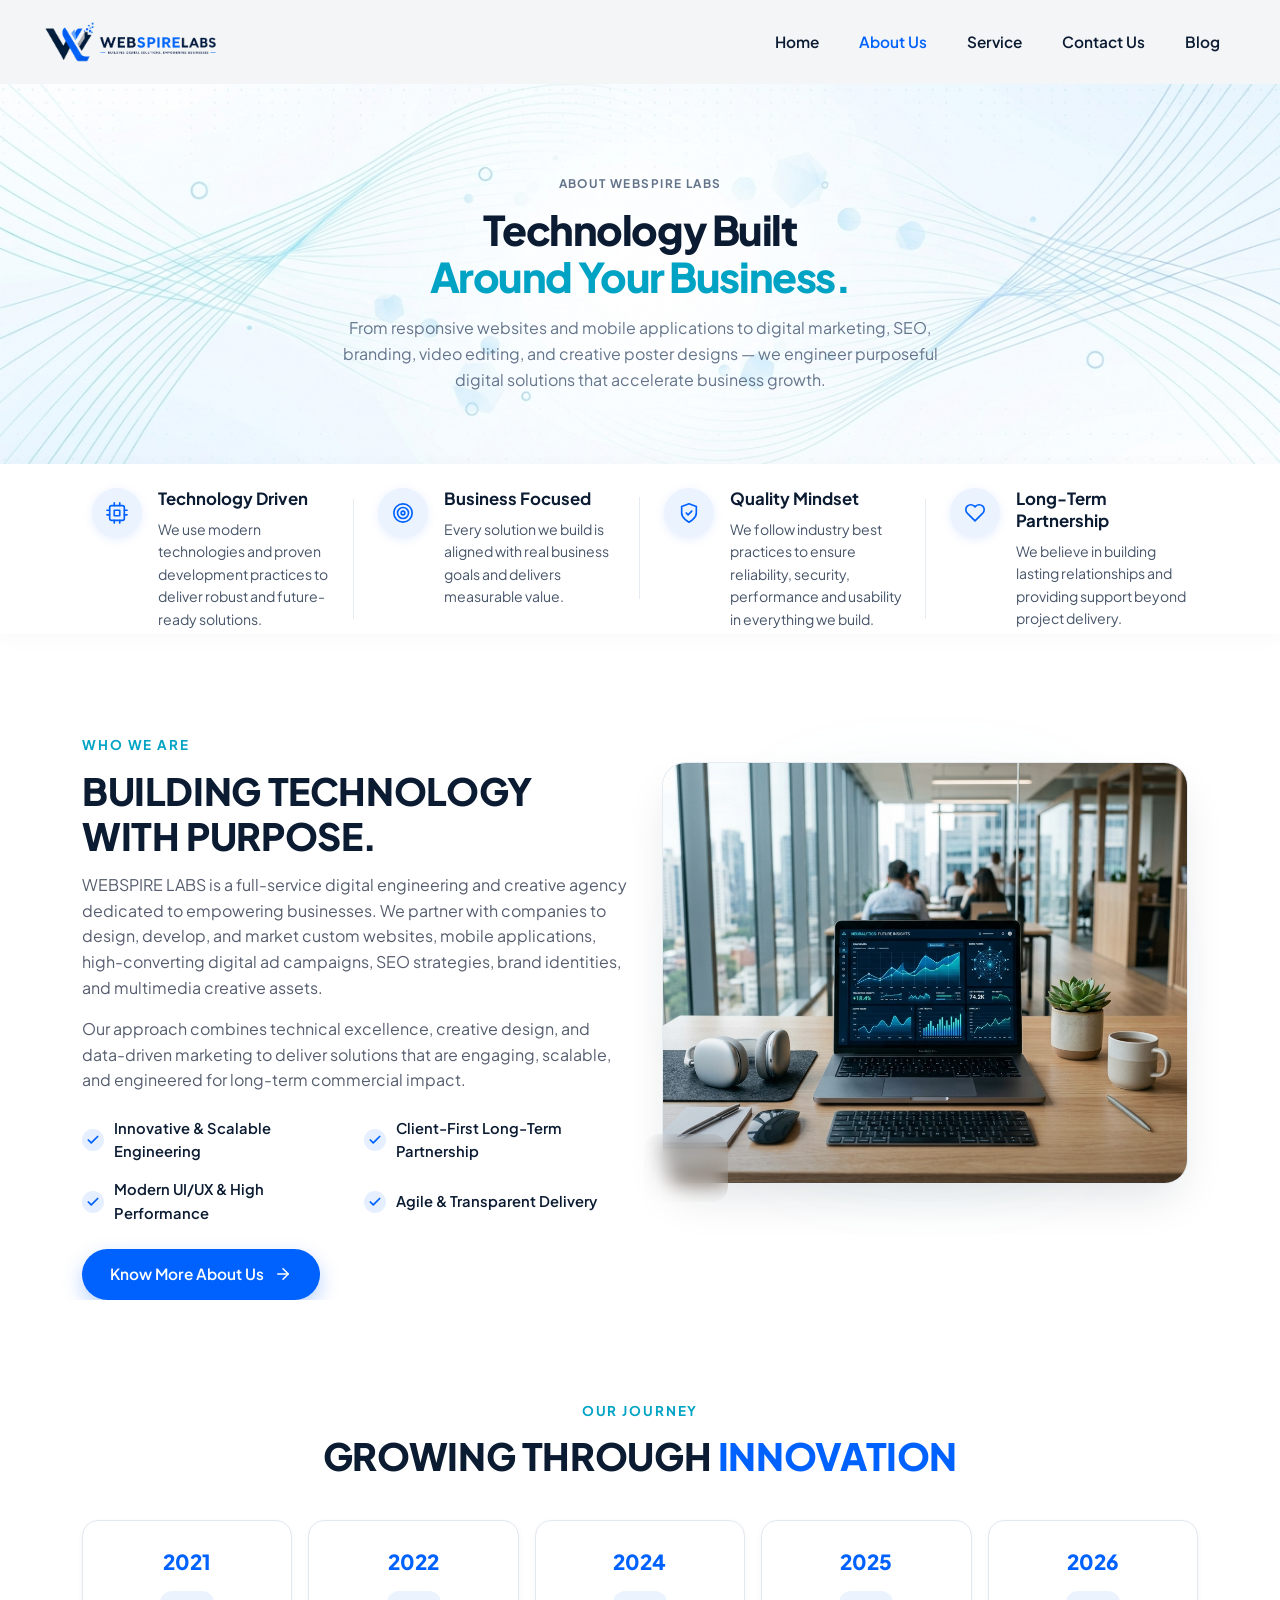
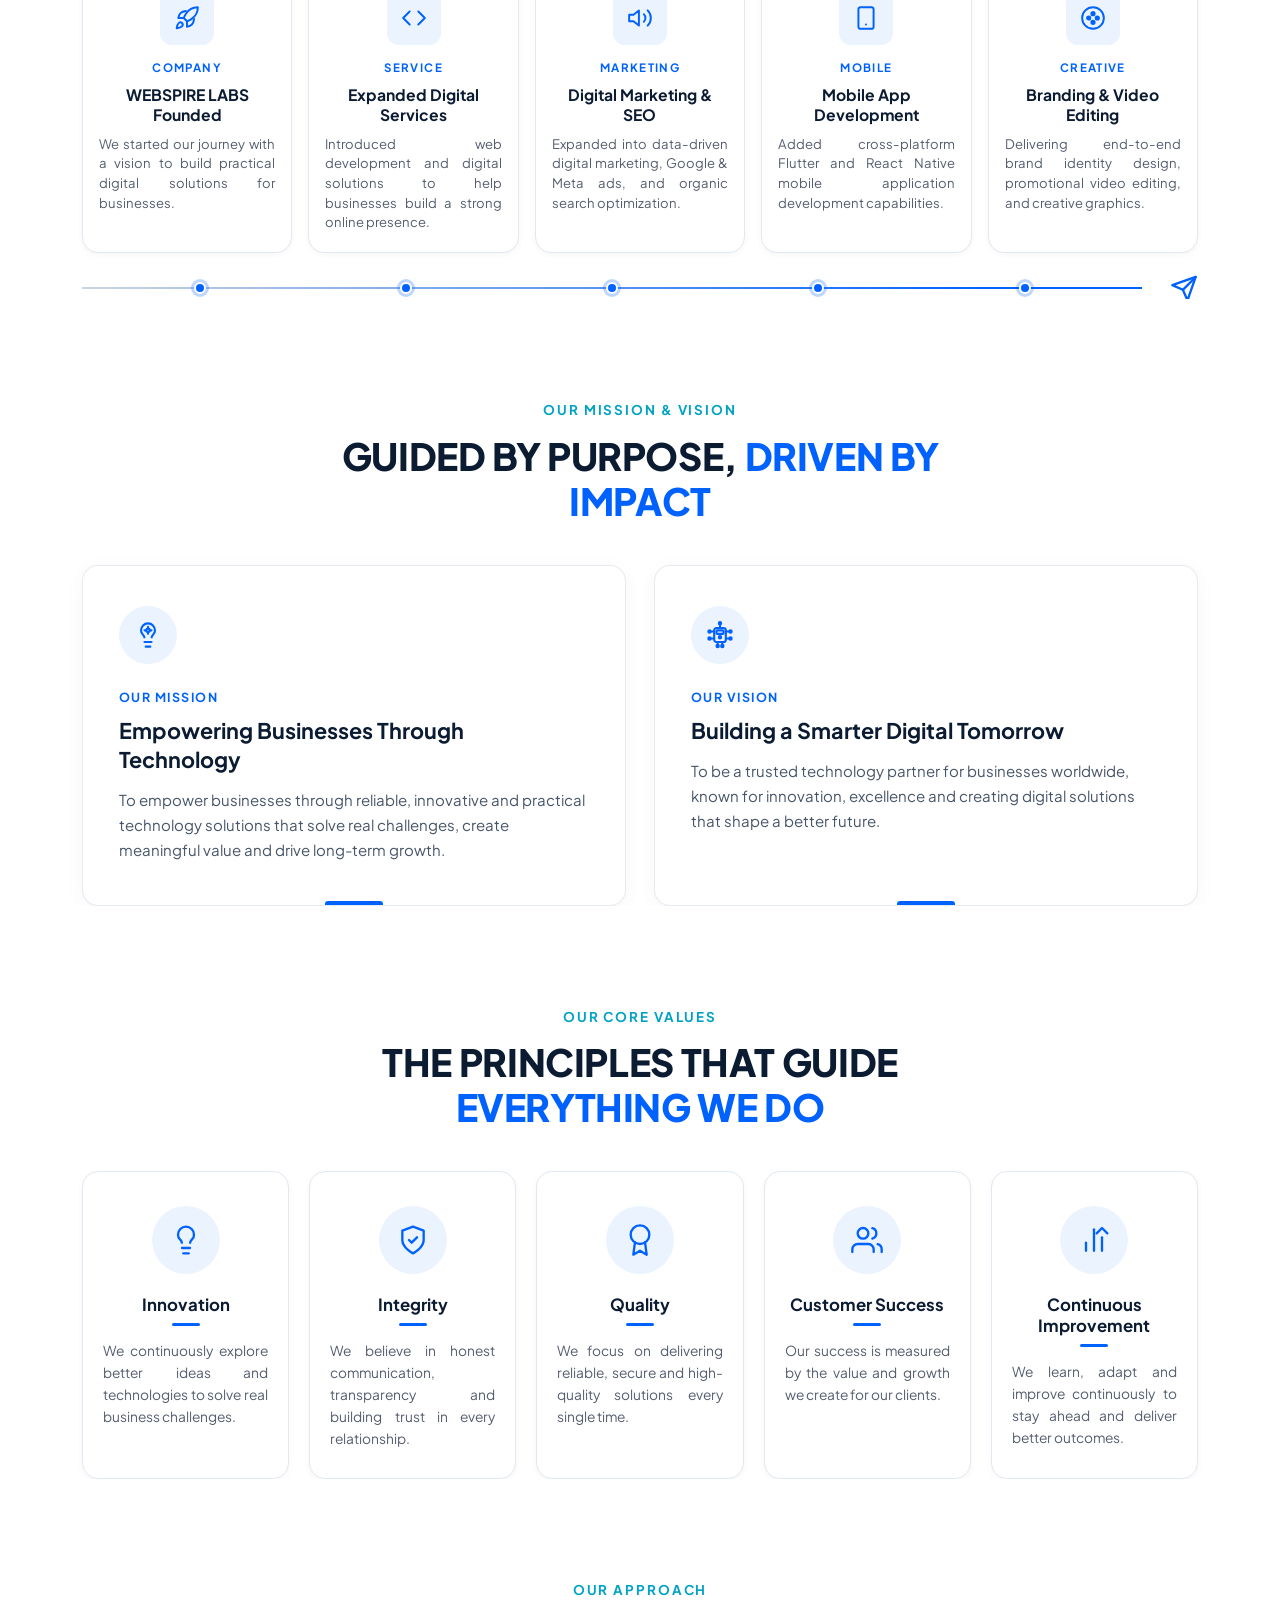
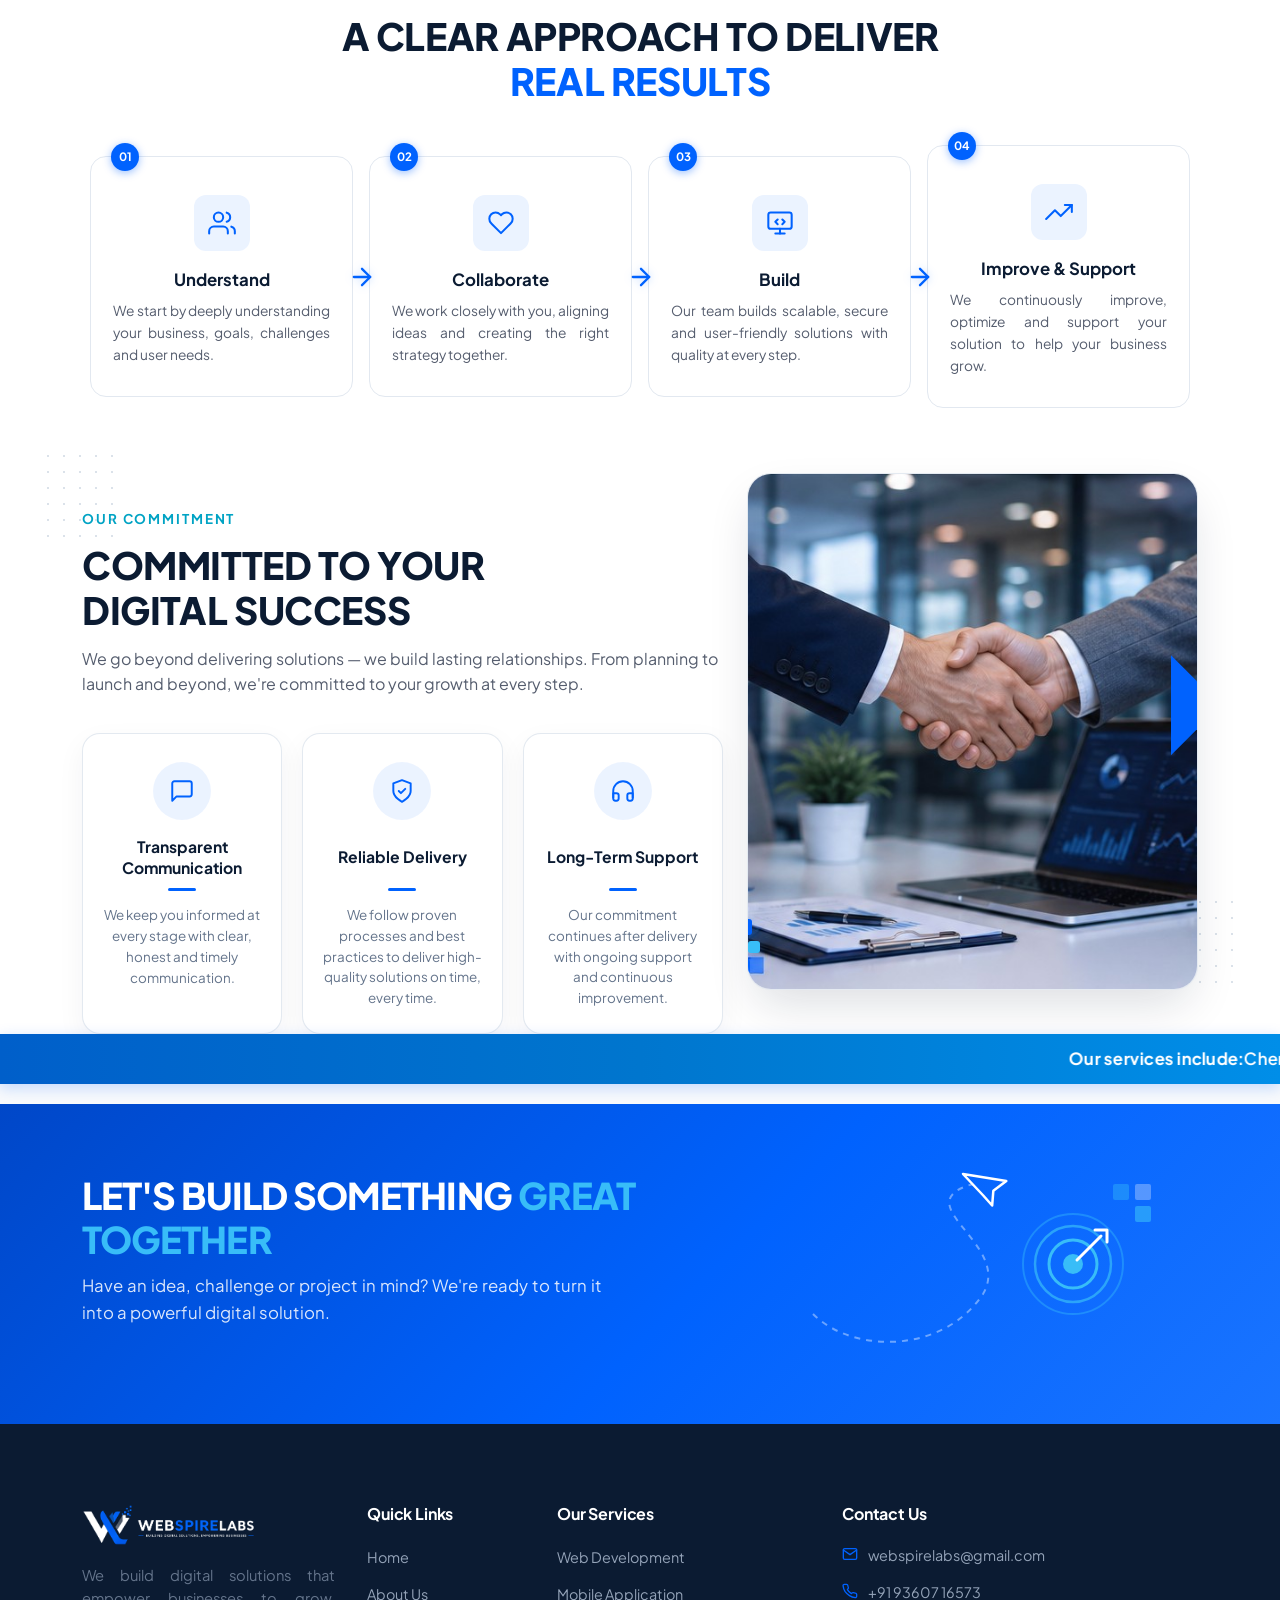
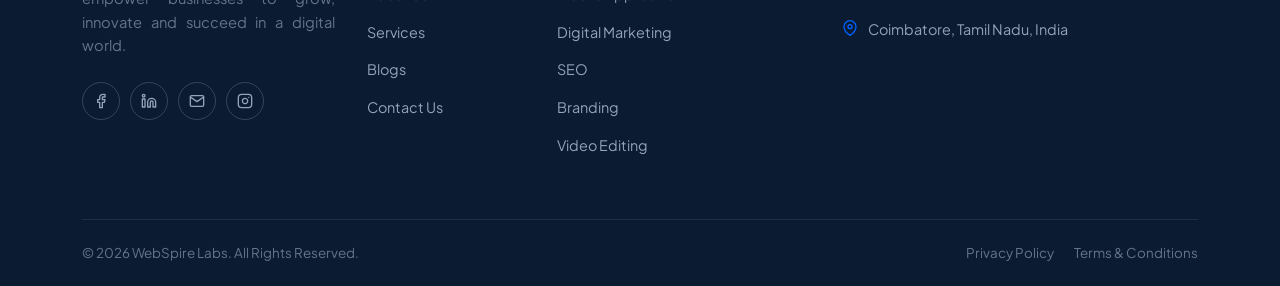
==== commit c429d678: "contact us page above footer work" ====
--- a/about.html
+++ b/about.html
@@ -461,58 +461,62 @@
           </p> -->
         </div>
 
-        <!-- 2 Panels with Center Floating Donut W Emblem -->
+        <!-- Mission & Vision 2-Card Grid (Screenshot 2 Modern Design) -->
         <div class="mv-panels-wrapper">
           
           <!-- Left Panel: Our Mission -->
           <div class="mv-panel">
             <div class="mv-panel-icon" aria-hidden="true">
-              <!-- Target with Arrow SVG -->
-              <svg viewBox="0 0 24 24" fill="none" stroke="currentColor" stroke-linecap="round" stroke-linejoin="round">
-                <circle cx="12" cy="12" r="10"></circle>
-                <circle cx="12" cy="12" r="6"></circle>
-                <circle cx="12" cy="12" r="2"></circle>
-                <line x1="16.5" y1="7.5" x2="21.5" y2="2.5"></line>
+              <!-- AI / Innovation Lightbulb SVG matching Screenshot 2 -->
+              <svg viewBox="0 0 24 24" fill="none" stroke="currentColor" stroke-linecap="round" stroke-linejoin="round">
+                <path d="M9 18h6"></path>
+                <path d="M10 22h4"></path>
+                <path d="M15.09 14c.18-.98.65-1.74 1.41-2.5A4.65 4.65 0 0 0 18 8 6 6 0 0 0 6 8c0 1 .23 2.23 1.5 3.5A4.61 4.61 0 0 1 8.91 14"></path>
+                <circle cx="12" cy="8" r="1.5"></circle>
+                <path d="M12 6.5V5"></path>
+                <path d="M10.5 8H9"></path>
+                <path d="M13.5 8H15"></path>
+                <path d="M12 9.5V11"></path>
               </svg>
             </div>
             <span class="mv-eyebrow">OUR MISSION</span>
             <h3 class="mv-title">Empowering Businesses Through Technology</h3>
-            <div class="mv-title-underline"></div>
             <p class="mv-desc">
               To empower businesses through reliable, innovative and practical technology solutions that solve real challenges, create meaningful value and drive long-term growth.
             </p>
-          </div>
-
-          <!-- Center Emblem: Dual-Color Donut Ring with W Monogram -->
-          <div class="mv-center-donut" aria-hidden="true">
-            <svg class="mv-donut-svg" viewBox="0 0 170 170" fill="none" xmlns="http://www.w3.org/2000/svg">
-              <!-- Left Arc: Royal Blue -->
-              <path d="M85 15 A 70 70 0 0 0 85 155" stroke="#0062FE" stroke-width="26" stroke-linecap="round"/>
-              <!-- Right Arc: Cyan Light Blue -->
-              <path d="M85 155 A 70 70 0 0 0 85 15" stroke="#38BDF8" stroke-width="26" stroke-linecap="round"/>
-              <!-- Center White Circle -->
-              <circle cx="85" cy="85" r="46" fill="#FFFFFF" filter="drop-shadow(0 4px 10px rgba(0,0,0,0.08))"/>
-              <!-- W Monogram in Center -->
-              <path d="M66 73 L74 97 L85 82 L96 97 L104 73" stroke="#0062FE" stroke-width="5.5" stroke-linecap="round" stroke-linejoin="round"/>
-            </svg>
+            <div class="mv-bottom-bar" aria-hidden="true"></div>
           </div>
 
           <!-- Right Panel: Our Vision -->
           <div class="mv-panel">
             <div class="mv-panel-icon" aria-hidden="true">
-              <!-- Mountain Peak Flag SVG -->
-              <svg viewBox="0 0 24 24" fill="none" stroke="currentColor" stroke-linecap="round" stroke-linejoin="round">
-                <path d="M4 15s1-1 4-1 5 2 8 2 4-1 4-1V3s-1 1-4 1-5-2-8-2-4 1-4 1z"></path>
-                <line x1="4" y1="22" x2="4" y2="15"></line>
-                <polyline points="9 18 14 13 18 18"></polyline>
+              <!-- Connected System / Network Module SVG matching Screenshot 2 -->
+              <svg viewBox="0 0 24 24" fill="none" stroke="currentColor" stroke-linecap="round" stroke-linejoin="round">
+                <rect x="7" y="6" width="10" height="12" rx="2"></rect>
+                <rect x="9" y="8" width="6" height="3" rx="0.5"></rect>
+                <circle cx="12" cy="14" r="1"></circle>
+                <path d="M7 9H4"></path>
+                <circle cx="3" cy="9" r="1"></circle>
+                <path d="M7 15H4"></path>
+                <circle cx="3" cy="15" r="1"></circle>
+                <path d="M17 9h3"></path>
+                <circle cx="21" cy="9" r="1"></circle>
+                <path d="M17 15h3"></path>
+                <circle cx="21" cy="15" r="1"></circle>
+                <path d="M12 6V3"></path>
+                <circle cx="12" cy="2" r="1"></circle>
+                <path d="M10 18v2.5"></path>
+                <circle cx="10" cy="21.5" r="1"></circle>
+                <path d="M14 18v2.5"></path>
+                <circle cx="14" cy="21.5" r="1"></circle>
               </svg>
             </div>
             <span class="mv-eyebrow">OUR VISION</span>
             <h3 class="mv-title">Building a Smarter Digital Tomorrow</h3>
-            <div class="mv-title-underline"></div>
             <p class="mv-desc">
               To be a trusted technology partner for businesses worldwide, known for innovation, excellence and creating digital solutions that shape a better future.
             </p>
+            <div class="mv-bottom-bar" aria-hidden="true"></div>
           </div>
 
         </div>
--- a/css/style.css
+++ b/css/style.css
@@ -143,6 +143,11 @@
   color: var(--color-white);
 }
 
+.top-padding {
+  padding-top: 80px;
+
+}
+
 /* --------------------------------------------------------------------------
    3. Header & Navigation
    -------------------------------------------------------------------------- */
@@ -252,153 +257,14 @@
   font-weight: 600;
 }
 
-/* Header Right Actions & Pill Button */
-.header-nav-actions {
-  display: flex;
-  align-items: center;
-  gap: 16px;
-}
-
-.btn-nav-pill {
-  display: inline-flex;
-  align-items: center;
-  justify-content: center;
-  gap: 8px;
-  padding: 10px 24px;
-  border-radius: 50px;
-  background-color: var(--color-midnight, #0B1B32);
-  color: #FFFFFF !important;
-  font-size: 0.92rem;
-  font-weight: 700;
-  letter-spacing: 0.01em;
-  border: 1.5px solid var(--color-midnight, #0B1B32);
-  box-shadow: 0 4px 14px rgba(11, 27, 50, 0.12);
-  transition: all 0.25s cubic-bezier(0.16, 1, 0.3, 1);
-  text-decoration: none;
-}
-
-.btn-nav-pill:hover {
-  background-color: var(--color-cyan-accent, #00A3C4);
-  border-color: var(--color-cyan-accent, #00A3C4);
-  color: #FFFFFF !important;
-  box-shadow: 0 6px 20px rgba(0, 163, 196, 0.35);
-  transform: translateY(-1px);
-}
 
 @media (max-width: 991.98px) {
   .header-navbar {
     padding: 12px 0;
   }
 
-  .header-nav-actions {
-    margin-top: 16px;
-    padding-top: 14px;
-    border-top: 1px solid #E2E8F0;
-    width: 100%;
-  }
-
-  .btn-nav-pill {
-    width: 100%;
-  }
-}
-
-.nav-dropdown-chevron {
-  width: 14px;
-  height: 14px;
-  stroke: var(--color-muted);
-  transition: transform var(--transition-fast);
-}
-
-.nav-item.dropdown:hover .nav-dropdown-chevron {
-  transform: rotate(180deg);
-  stroke: var(--color-primary);
-}
-
-.custom-dropdown-menu {
-  border: 1px solid var(--color-border);
-  border-radius: var(--radius-md);
-  box-shadow: var(--shadow-lg);
-  padding: 10px;
-  min-width: 220px;
-  margin-top: 8px !important;
-  background: var(--color-white);
-  animation: fadeInDown 0.2s ease forwards;
-}
-
-.custom-dropdown-item {
-  font-size: 0.9rem;
-  font-weight: 500;
-  color: var(--color-heading);
-  padding: 8px 12px;
-  border-radius: var(--radius-sm);
-  transition: all var(--transition-fast);
-}
-
-.custom-dropdown-item:hover {
-  background-color: var(--color-primary-light);
-  color: var(--color-primary);
-}
-
-@keyframes fadeInDown {
-  from {
-    opacity: 0;
-    transform: translateY(-8px);
-  }
-
-  to {
-    opacity: 1;
-    transform: translateY(0);
-  }
-}
-
-/* Header Buttons */
-.btn-nav-outline {
-  display: inline-flex;
-  align-items: center;
-  justify-content: center;
-  padding: 8px 22px;
-  border: 1.5px solid var(--color-primary);
-  border-radius: var(--radius-full);
-  color: var(--color-primary);
-  font-size: 0.92rem;
-  font-weight: 600;
-  background: transparent;
-  transition: all var(--transition-base);
-}
-
-.btn-nav-outline:hover {
-  background-color: var(--color-primary);
-  color: var(--color-white);
-}
-
-.btn-nav-hamburger {
-  width: 42px;
-  height: 42px;
-  border-radius: 50%;
-  background-color: var(--color-navy);
-  border: none;
-  display: inline-flex;
-  flex-direction: column;
-  align-items: center;
-  justify-content: center;
-  gap: 5px;
-  cursor: pointer;
-  padding: 0;
-  transition: all var(--transition-base);
-}
-
-.btn-nav-hamburger span {
-  display: block;
-  width: 18px;
-  height: 2px;
-  background-color: var(--color-white);
-  border-radius: 2px;
-  transition: all var(--transition-fast);
-}
-
-.btn-nav-hamburger:hover {
-  background-color: var(--color-primary);
-}
+}
+
 
 /* ==========================================================================
    Section Transition Standard: 20px Gap Between Consecutive Sections
@@ -426,6 +292,10 @@
   z-index: 1;
   min-height: 380px;
   background-color: #F4F5F7;
+  background-image: url('../asstes/hero-subpage-banner.jpg');
+  background-size: cover;
+  background-position: center center;
+  background-repeat: no-repeat;
   overflow: hidden;
   padding: 44px 0 0 0;
   display: flex;
@@ -625,6 +495,7 @@
 
 /* Responsive Breakpoints for Common Subpage Hero */
 @media (max-width: 991px) {
+
   .subpage-hero,
   .hero-section#about-hero,
   .hero-section#services-hero,
@@ -638,6 +509,7 @@
 }
 
 @media (max-width: 767px) {
+
   .subpage-hero,
   .hero-section#about-hero,
   .hero-section#services-hero,
@@ -707,7 +579,7 @@
    6. Services Section — Minimalist Flex Layout with Ambient Hover
    -------------------------------------------------------------------------- */
 .services-section {
-  padding: 20px 0 0 0;
+  padding: 0;
   background-color: var(--color-bg-page);
   position: relative;
 }
@@ -864,24 +736,7 @@
   stroke: var(--color-cyan-accent-hover);
 }
 
-/* --------------------------------------------------------------------------
-   7. Footer Minimal (For Semantic Complete Page)
-   -------------------------------------------------------------------------- */
-.footer-simple {
-  background-color: var(--color-navy);
-  color: #94A3B8;
-  padding: 30px 0;
-  font-size: 0.88rem;
-  border-top: 1px solid rgba(255, 255, 255, 0.08);
-}
-
-.footer-simple a {
-  color: #CBD5E1;
-}
-
-.footer-simple a:hover {
-  color: var(--color-white);
-}
+
 
 /* --------------------------------------------------------------------------
    8. Responsive Media Queries
@@ -902,19 +757,7 @@
 
 /* Tablet Screens (768px to 991px) */
 @media (max-width: 991px) {
-  .diamond-image-frame {
-    width: 240px;
-    height: 240px;
-  }
-
-  .stats-grid {
-    grid-template-columns: repeat(2, 1fr);
-    gap: 20px;
-  }
-
-  .stat-card-item:nth-child(2)::after {
-    display: none;
-  }
+
 
   .services-grid {
     gap: 28px 20px;
@@ -938,50 +781,10 @@
     max-width: 135px;
   }
 
-  .accent-diamond-1 {
-    width: 90px;
-    height: 90px;
-  }
-
-  .accent-diamond-2 {
-    width: 70px;
-    height: 70px;
-  }
-
-  .stats-grid {
-    grid-template-columns: 1fr 1fr;
-    gap: 16px;
-  }
-
-  .stat-card-item {
-    gap: 10px;
-    padding: 4px;
-  }
-
-  .stat-card-item::after {
-    display: none;
-  }
-
-  .stat-icon-wrap {
-    width: 40px;
-    height: 40px;
-  }
-
-  .stat-icon-wrap svg {
-    width: 20px;
-    height: 20px;
-  }
-
-  .stat-number {
-    font-size: 1.55rem;
-  }
-
-  .stat-label {
-    font-size: 0.8rem;
-  }
+
 
   .services-section {
-    padding: 20px 0 0 0;
+    padding: 0;
   }
 
   .services-section .container {
@@ -1013,7 +816,7 @@
    9. Why Choose Us — 4 Feature Pillars (Flex Minimalist with Hover)
    -------------------------------------------------------------------------- */
 .why-choose-section {
-  padding: 20px 0 0 0;
+  padding: 0;
   background-color: var(--color-bg-page);
   position: relative;
   overflow: hidden;
@@ -1057,254 +860,261 @@
   z-index: 1;
 }
 
-/* 4-Column Flex Grid */
-.why-pillars-grid {
-  display: flex;
-  flex-wrap: wrap;
-  justify-content: space-between;
-  gap: 28px 24px;
+/* ==========================================================================
+   Common Why Choose Us / Value Proposition Cards Grid
+   (Unified Component: Law Firm Website Design, Services, and Subpages)
+   ========================================================================== */
+.why-choose-cards-section,
+.why-partner-section,
+.legal-why-section {
+  padding: 0 0 80px 0;
+  background-color: var(--color-bg-page, #FFFFFF);
   position: relative;
-  z-index: 1;
+}
+
+.why-choose-cards-section .section-header,
+.why-partner-section .section-header,
+.legal-why-section .section-header {
+  margin-bottom: 48px;
+}
+
+/* Grid Layout (Default 3-col, .cols-4 for 4-col) */
+.why-choose-grid,
+.why-partner-grid,
+.legal-why-grid {
+  display: grid;
+  grid-template-columns: repeat(3, 1fr);
+  gap: 30px;
+}
+
+.why-choose-grid.cols-4,
+.why-partner-grid {
+  grid-template-columns: repeat(4, 1fr);
+  gap: 24px;
+}
+
+/* Individual Feature / Value Card */
+.why-choose-card,
+.why-partner-card,
+.legal-why-card {
+  background-color: #FFFFFF;
+  border: 1px solid #E2E8F0;
+  border-radius: 18px;
+  padding: 44px 28px 40px;
+  display: flex;
+  flex-direction: column;
+  align-items: center;
+  text-align: center;
+  box-shadow: 0 4px 20px rgba(11, 27, 50, 0.04);
+  transition: all 0.35s cubic-bezier(0.16, 1, 0.3, 1);
+  position: relative;
+  overflow: hidden;
+  cursor: pointer;
+}
+
+/* 4-column variant comfortable internal padding */
+.why-choose-grid.cols-4 .why-choose-card,
+.why-partner-grid .why-partner-card {
+  padding: 40px 22px 36px;
+}
+
+/* Circular Icon Wrapper */
+.why-choose-icon-wrap,
+.why-partner-icon,
+.legal-why-icon-wrap {
+  width: 62px;
+  height: 62px;
+  border-radius: 50%;
+  background-color: #EBF3FE;
+  color: var(--color-primary, #0062FE);
+  display: flex;
+  align-items: center;
+  justify-content: center;
+  margin-bottom: 24px;
+  transition: all 0.3s ease;
+  flex-shrink: 0;
+}
+
+.why-choose-icon-wrap svg,
+.why-partner-icon svg,
+.legal-why-icon-wrap svg {
+  width: 28px;
+  height: 28px;
+  stroke: currentColor;
+  stroke-width: 2;
+  display: block;
+}
+
+/* Card Heading */
+.why-choose-card-title,
+.why-partner-title,
+.legal-why-card-title {
+  font-size: 1.22rem;
+  font-weight: 700;
+  color: var(--color-heading, #0B1B32);
+  line-height: 1.35;
+  letter-spacing: -0.01em;
+  margin: 0 0 16px 0;
+  transition: color 0.3s ease;
+}
+
+.why-choose-grid.cols-4 .why-choose-card-title,
+.why-partner-grid .why-partner-title {
+  font-size: 1.14rem;
+}
+
+/* Card Description */
+.why-choose-card-desc,
+.why-partner-desc,
+.legal-why-card-desc {
+  font-size: 0.93rem;
+  color: #64748B;
+  line-height: 1.68;
   margin: 0;
-}
-
-.pillar-card {
-  flex: 0 0 calc(25% - 18px);
-  max-width: calc(25% - 18px);
-  background-color: transparent;
-  border: 1px solid transparent;
-  border-radius: var(--radius-lg);
-  padding: 28px 22px 26px 22px;
-  box-shadow: none;
-  display: flex;
-  flex-direction: column;
-  align-items: flex-start;
-  text-align: left;
-  position: relative;
-  transition: all var(--transition-smooth);
-}
-
-/* Hover Effect on Pillar Card (Identical to Services) */
-.pillar-card:hover {
+  transition: color 0.3s ease;
+}
+
+.why-choose-grid.cols-4 .why-choose-card-desc,
+.why-partner-grid .why-partner-desc {
+  font-size: 0.90rem;
+  line-height: 1.62;
+}
+
+/* Interactive Hover States & Featured Card (Matching Screenshot 1) */
+.why-choose-card:hover,
+.why-choose-card.featured,
+.why-partner-card:hover,
+.why-partner-card.featured,
+.legal-why-card:hover,
+.legal-why-card.featured {
+  background: #0B57D0;
+  background: linear-gradient(135deg, #0950C4 0%, #0D62FE 100%);
+  border-color: transparent;
+  transform: translateY(-6px);
+  box-shadow: 0 20px 45px rgba(11, 87, 208, 0.25);
+}
+
+.why-choose-card:hover .why-choose-icon-wrap,
+.why-choose-card.featured .why-choose-icon-wrap,
+.why-partner-card:hover .why-partner-icon,
+.why-partner-card.featured .why-partner-icon,
+.legal-why-card:hover .legal-why-icon-wrap,
+.legal-why-card.featured .legal-why-icon-wrap {
   background-color: #FFFFFF;
-  border-color: rgba(0, 98, 254, 0.14);
-  box-shadow: 0 12px 36px rgba(0, 98, 254, 0.08), 0 2px 8px rgba(0, 0, 0, 0.03);
-  transform: translateY(-5px);
-}
-
-.pillar-icon-wrap {
-  width: auto;
-  height: auto;
-  background: none;
-  border: none;
-  border-radius: 0;
-  margin: 0 0 20px 0;
-  display: flex;
-  align-items: center;
-  justify-content: flex-start;
-}
-
-.pillar-icon-wrap svg {
-  width: 36px;
-  height: 36px;
-  stroke: var(--color-primary);
-  stroke-width: 1.85;
-  transition: transform var(--transition-base), stroke var(--transition-fast), filter var(--transition-base);
-}
-
-.pillar-card:hover .pillar-icon-wrap svg {
-  transform: translateY(-2px) scale(1.08);
-  filter: drop-shadow(0 4px 8px rgba(0, 98, 254, 0.25));
-}
-
-.pillar-title {
-  font-size: 1.2rem;
-  font-weight: 700;
-  color: var(--color-heading);
-  margin-bottom: 10px;
-  letter-spacing: -0.015em;
-  line-height: 1.35;
-}
-
-.pillar-desc {
-  font-size: 0.93rem;
-  color: var(--color-body);
-  line-height: 1.65;
-  margin: 0;
-  text-align: left;
-}
-
-/* --------------------------------------------------------------------------
-   10. Feature / About Block — Image2 Lower Half
-   -------------------------------------------------------------------------- */
-.feature-block-section {
-  display: none !important;
-  padding: 68px 0;
-  background-color: var(--color-bg-subtle);
-}
-
-/* Left image collage column */
-.feature-image-collage {
-  position: relative;
-  min-height: 420px;
-}
-
-.feature-img-main {
-  width: 73%;
-  border-radius: var(--radius-xl);
-  overflow: hidden;
-  box-shadow: var(--shadow-lg);
-  position: relative;
-  z-index: 2;
-}
-
-.feature-img-main img {
-  width: 100%;
-  height: 300px;
-  object-fit: cover;
-  display: block;
-}
-
-.feature-img-secondary {
-  width: 62%;
-  border-radius: var(--radius-xl);
-  overflow: hidden;
-  box-shadow: var(--shadow-lg);
-  position: absolute;
-  bottom: 0;
-  right: 0;
-  z-index: 3;
-  border: 4px solid var(--color-white);
-}
-
-.feature-img-secondary img {
-  width: 100%;
-  height: 200px;
-  object-fit: cover;
-  display: block;
-}
-
-/* Floating satisfied-clients badge */
-.feature-clients-badge {
-  position: absolute;
-  bottom: 30px;
-  left: 0;
-  z-index: 5;
-  background: linear-gradient(135deg, #0052D4 0%, #0062FE 100%);
-  color: var(--color-white);
-  border-radius: var(--radius-md);
-  padding: 14px 20px;
-  display: flex;
-  align-items: center;
-  gap: 12px;
-  box-shadow: 0 8px 24px rgba(0, 98, 254, 0.35);
-  min-width: 200px;
-}
-
-.feature-clients-badge svg {
-  width: 32px;
-  height: 32px;
-  stroke: rgba(255, 255, 255, 0.9);
-  stroke-width: 1.75;
-  flex-shrink: 0;
-}
-
-.badge-label {
-  font-size: 0.7rem;
-  font-weight: 700;
-  text-transform: uppercase;
-  letter-spacing: 0.1em;
-  opacity: 0.85;
-  margin-bottom: 2px;
-}
-
-.badge-number {
-  font-size: 1.4rem;
-  font-weight: 800;
-  letter-spacing: -0.02em;
-}
-
-/* Donut / Progress Ring Floating Accent */
-.feature-ring-accent {
-  position: absolute;
-  top: -20px;
-  right: 60px;
-  width: 110px;
-  height: 110px;
-  z-index: 4;
-}
-
-/* Profile avatar on ring */
-.feature-avatar-ring {
-  position: absolute;
-  top: -20px;
-  right: 60px;
-  width: 110px;
-  height: 110px;
-  z-index: 4;
-}
-
-/* Right Content Column */
-.feature-content-col {
-  padding-left: 28px;
-}
-
-.feature-eyebrow {
-  display: inline-block;
-  font-size: 0.82rem;
-  font-weight: 700;
-  color: var(--color-primary);
-  text-transform: uppercase;
-  letter-spacing: 0.12em;
-  margin-bottom: 14px;
-}
-
-.feature-title {
-  font-size: 2.2rem;
-  font-weight: 800;
-  color: var(--color-heading);
-  letter-spacing: -0.025em;
-  line-height: 1.2;
-  margin-bottom: 18px;
-}
-
-.feature-body {
-  font-size: 0.98rem;
-  color: var(--color-body);
-  line-height: 1.7;
-  margin-bottom: 24px;
-  text-align: justify;
-}
-
-.feature-checklist {
-  list-style: none;
-  padding: 0;
-  margin: 0 0 32px 0;
-}
-
-.feature-checklist li {
-  display: flex;
-  align-items: flex-start;
-  gap: 10px;
-  font-size: 0.92rem;
-  color: var(--color-body);
-  line-height: 1.55;
-  padding: 7px 0;
-  border-bottom: 1px solid rgba(226, 232, 240, 0.6);
-}
-
-.feature-checklist li:last-child {
-  border-bottom: none;
-}
-
-.feature-checklist svg {
-  width: 18px;
-  height: 18px;
-  stroke: var(--color-primary);
-  stroke-width: 2.5;
-  flex-shrink: 0;
-  margin-top: 2px;
-}
+  color: #0B57D0;
+  box-shadow: 0 4px 14px rgba(0, 0, 0, 0.12);
+  transform: scale(1.08);
+}
+
+.why-choose-card:hover .why-choose-card-title,
+.why-choose-card.featured .why-choose-card-title,
+.why-partner-card:hover .why-partner-title,
+.why-partner-card.featured .why-partner-title,
+.legal-why-card:hover .legal-why-card-title,
+.legal-why-card.featured .legal-why-card-title {
+  color: #FFFFFF;
+}
+
+.why-choose-card:hover .why-choose-card-desc,
+.why-choose-card.featured .why-choose-card-desc,
+.why-partner-card:hover .why-partner-desc,
+.why-partner-card.featured .why-partner-desc,
+.legal-why-card:hover .legal-why-card-desc,
+.legal-why-card.featured .legal-why-card-desc {
+  color: rgba(255, 255, 255, 0.92);
+}
+
+/* Responsive Media Queries */
+@media (max-width: 991px) {
+  .why-choose-cards-section,
+  .why-partner-section,
+  .legal-why-section {
+    padding: 0 0 44px 0;
+  }
+
+  .why-choose-cards-section .section-header,
+  .why-partner-section .section-header,
+  .legal-why-section .section-header {
+    margin-bottom: 36px;
+  }
+
+  .why-choose-grid,
+  .why-partner-grid,
+  .legal-why-grid,
+  .why-choose-grid.cols-4 {
+    grid-template-columns: repeat(2, 1fr);
+    gap: 24px;
+  }
+
+  .why-choose-card,
+  .why-partner-card,
+  .legal-why-card,
+  .why-choose-grid.cols-4 .why-choose-card,
+  .why-partner-grid .why-partner-card {
+    padding: 36px 24px 32px;
+  }
+}
+
+@media (max-width: 767px) {
+  .why-choose-cards-section,
+  .why-partner-section,
+  .legal-why-section {
+    padding: 0 0 36px 0;
+  }
+
+  .why-choose-cards-section .section-header,
+  .why-partner-section .section-header,
+  .legal-why-section .section-header {
+    margin-bottom: 28px;
+  }
+
+  .why-choose-grid,
+  .why-partner-grid,
+  .legal-why-grid,
+  .why-choose-grid.cols-4 {
+    grid-template-columns: 1fr;
+    gap: 18px;
+  }
+
+  .why-choose-card,
+  .why-partner-card,
+  .legal-why-card,
+  .why-choose-grid.cols-4 .why-choose-card,
+  .why-partner-grid .why-partner-card {
+    padding: 30px 20px 26px;
+  }
+
+  .why-choose-icon-wrap,
+  .why-partner-icon,
+  .legal-why-icon-wrap {
+    width: 54px;
+    height: 54px;
+    margin-bottom: 18px;
+  }
+
+  .why-choose-icon-wrap svg,
+  .why-partner-icon svg,
+  .legal-why-icon-wrap svg {
+    width: 24px;
+    height: 24px;
+  }
+
+  .why-choose-card-title,
+  .why-partner-title,
+  .legal-why-card-title {
+    font-size: 1.15rem;
+    margin-bottom: 10px;
+  }
+
+  .why-choose-card-desc,
+  .why-partner-desc,
+  .legal-why-card-desc {
+    font-size: 0.90rem;
+    line-height: 1.6;
+  }
+}
+
+
 
 .btn-feature-primary {
   display: inline-flex;
@@ -1339,7 +1149,7 @@
    -------------------------------------------------------------------------- */
 .testimonials-section {
   margin-top: 0;
-  padding: 20px 0 0 0;
+  padding: 0;
   background-color: var(--color-bg-page);
   position: relative;
   overflow: hidden;
@@ -1566,7 +1376,7 @@
 }
 
 .portfolio-section {
-  padding: 20px 0 0 0;
+  padding: 0;
   background-color: var(--color-bg-page);
 }
 
@@ -1633,42 +1443,6 @@
   color: var(--color-muted);
 }
 
-.portfolio-cta-wrap {
-  text-align: center;
-}
-
-.btn-portfolio-cta {
-  display: inline-flex;
-  align-items: center;
-  gap: 10px;
-  padding: 13px 32px;
-  background-color: var(--color-primary);
-  color: var(--color-white);
-  font-size: 0.96rem;
-  font-weight: 600;
-  border-radius: var(--radius-full);
-  box-shadow: var(--shadow-cta);
-  transition: all var(--transition-base);
-}
-
-.btn-portfolio-cta svg {
-  width: 18px;
-  height: 18px;
-  stroke: var(--color-white);
-  stroke-width: 2;
-  transition: transform var(--transition-fast);
-}
-
-.btn-portfolio-cta:hover {
-  background-color: var(--color-primary-hover);
-  color: var(--color-white);
-  transform: translateY(-2px);
-  box-shadow: 0 12px 24px rgba(0, 98, 254, 0.38);
-}
-
-.btn-portfolio-cta:hover svg {
-  transform: translateX(4px);
-}
 
 /* --------------------------------------------------------------------------
    12B. Tamil Nadu Services Marquee Strip (Reference: Screenshot UI/UX)
@@ -1728,9 +1502,11 @@
   .tn-services-marquee-strip {
     padding: 10px 0;
   }
+
   .tn-services-marquee {
     font-size: 0.88rem;
   }
+
   .tn-marquee-bullet {
     margin: 0 18px;
   }
@@ -1739,88 +1515,7 @@
 /* --------------------------------------------------------------------------
    13. CTA Banner — "Have a Project in Mind?" (Image3, Lower)
    -------------------------------------------------------------------------- */
-.cta-banner-section {
-  padding: 15px 0 0 0;
-  background-color: var(--color-bg-subtle);
-}
-
-.cta-banner-inner {
-  background: linear-gradient(135deg, #0047C8 0%, #0062FE 55%, #1A74FF 100%);
-  border-radius: var(--radius-xl);
-  padding: 60px 70px;
-  display: flex;
-  align-items: center;
-  justify-content: space-between;
-  position: relative;
-  overflow: hidden;
-  margin: 0 0 0 0;
-}
-
-/* Pixel decoration — top right */
-.cta-banner-pixels {
-  position: absolute;
-  top: 0;
-  right: 0;
-  width: 180px;
-  height: 100%;
-  pointer-events: none;
-  opacity: 0.7;
-}
-
-.cta-banner-pixels svg {
-  width: 100%;
-  height: 100%;
-}
-
-.cta-banner-text .cta-banner-title {
-  font-size: 2.2rem;
-  font-weight: 800;
-  color: var(--color-white);
-  margin-bottom: 8px;
-  letter-spacing: -0.025em;
-}
-
-.cta-banner-text .cta-banner-subtitle {
-  font-size: 1rem;
-  color: rgba(255, 255, 255, 0.82);
-  margin: 0;
-  text-align: justify;
-}
-
-.btn-cta-banner {
-  display: inline-flex;
-  align-items: center;
-  gap: 10px;
-  padding: 14px 32px;
-  background: var(--color-white);
-  color: var(--color-primary);
-  font-size: 1rem;
-  font-weight: 700;
-  border-radius: var(--radius-full);
-  white-space: nowrap;
-  transition: all var(--transition-base);
-  box-shadow: 0 4px 14px rgba(0, 0, 0, 0.14);
-}
-
-.btn-cta-banner svg {
-  width: 18px;
-  height: 18px;
-  stroke: var(--color-primary);
-  stroke-width: 2;
-  transition: transform var(--transition-fast);
-}
-
-.btn-cta-banner:hover {
-  background-color: var(--color-midnight);
-  color: var(--color-white);
-  transform: translateY(-2px);
-  box-shadow: 0 8px 20px rgba(0, 0, 0, 0.2);
-}
-
-.btn-cta-banner:hover svg {
-  stroke: var(--color-white);
-  transform: translateX(4px);
-}
+
 
 /* --------------------------------------------------------------------------
    14. Full Footer — 4-Column Layout (Image3, Bottom)
@@ -1828,7 +1523,7 @@
 .site-footer {
   background-color: var(--color-midnight);
   color: #94A3B8;
-  padding: 70px 0 0 0;
+  padding: 80px 0 0 0;
 }
 
 .footer-logo-col {
@@ -1989,24 +1684,7 @@
    ========================================================================== */
 
 @media (max-width: 1199px) {
-  .stat-card-item {
-    padding: 10px 12px;
-    gap: 12px;
-  }
-
-  .stat-number {
-    font-size: 1.85rem;
-  }
-
-  .why-pillars-grid {
-    gap: 28px 20px;
-  }
-
-  .pillar-card {
-    flex: 0 0 calc(50% - 10px);
-    max-width: calc(50% - 10px);
-    padding: 24px 20px;
-  }
+
 
   .testimonials-wrapper {
     margin: 0;
@@ -2022,47 +1700,18 @@
     grid-template-columns: repeat(2, 1fr);
   }
 
-  .cta-banner-inner {
-    padding: 50px 40px;
-  }
+
 }
 
 @media (max-width: 991px) {
-  .stats-grid {
-    row-gap: 28px;
-  }
-
-  .stat-card-item {
-    flex: 0 0 50%;
-    max-width: 50%;
-    padding: 10px 20px;
-    justify-content: flex-start;
-  }
-
-  .stat-card-item:nth-child(2n)::after {
-    display: none;
-  }
+
 
   .testimonial-card {
     flex: 0 0 100%;
     max-width: 100%;
   }
 
-  .feature-content-col {
-    padding-left: 0;
-    padding-top: 40px;
-  }
-
-  .feature-image-collage {
-    min-height: 360px;
-  }
-
-  .cta-banner-inner {
-    flex-direction: column;
-    text-align: center;
-    gap: 28px;
-    padding: 50px 30px;
-  }
+
 
   .footer-logo-col {
     padding-right: 0;
@@ -2083,19 +1732,9 @@
     padding-right: 18px;
   }
 
-  .why-pillars-grid {
-    flex-direction: column;
-    gap: 16px;
-  }
-
-  .pillar-card {
-    flex: 0 0 100%;
-    max-width: 100%;
-    padding: 22px 18px;
-  }
+
 
   .why-choose-section,
-  .feature-block-section,
   .portfolio-section {
     padding: 20px 0 0 0;
   }
@@ -2128,26 +1767,7 @@
     height: 140px;
   }
 
-  .cta-banner-inner {
-    border-radius: var(--radius-lg);
-    padding: 40px 24px;
-  }
-
-  .cta-banner-text .cta-banner-title {
-    font-size: 1.65rem;
-  }
-
-  .feature-title {
-    font-size: 1.75rem;
-  }
-
-  .feature-img-main img {
-    height: 220px;
-  }
-
-  .feature-img-secondary img {
-    height: 160px;
-  }
+
 
   .site-footer {
     padding: 50px 0 0 0;
--- a/css/about.css
+++ b/css/about.css
@@ -16,12 +16,15 @@
 
 /* Note: Hero Banner (A0.1) is styled by unified .subpage-hero in style.css */
 
+.highlight-blue {
+  color: var(--color-primary, #0062FE);
+}
 
 /* --------------------------------------------------------------------------
    A1. Who We Are Section (image5.png - Top)
    -------------------------------------------------------------------------- */
 .who-we-are-section {
-  padding: 20px 0 0 0;
+  padding: 0;
   background-color: var(--color-bg-page, #FFFFFF);
   position: relative;
   overflow: hidden;
@@ -151,7 +154,7 @@
    A2. What We Do Inline Feature Strip (image5.png - Core Capabilities)
    -------------------------------------------------------------------------- */
 .what-we-do-strip {
-  padding: 20px 0 0 0;
+  padding: 80px 0 0 0;
   background-color: #FFFFFF;
   position: relative;
   z-index: 10;
@@ -241,7 +244,7 @@
    A3. Our Journey / Timeline (image5.png - Bottom)
    -------------------------------------------------------------------------- */
 .journey-section {
-  padding: 20px 0 0 0;
+  padding: 0;
   background-color: var(--color-bg-page, #FFFFFF);
   position: relative;
   overflow: hidden;
@@ -384,10 +387,10 @@
 }
 
 /* --------------------------------------------------------------------------
-   A4. Mission & Vision Section (image7.png)
+   A4. Mission & Vision Section (Refined Card Design matching Screenshot 2)
    -------------------------------------------------------------------------- */
 .mission-vision-section {
-  padding: 20px 0 0 0;
+  padding: 0;
   background-color: var(--color-bg-page);
   position: relative;
   overflow: hidden;
@@ -395,112 +398,117 @@
 
 .mv-panels-wrapper {
   display: grid;
-  grid-template-columns: 1fr 180px 1fr;
-  gap: 24px;
-  align-items: center;
+  grid-template-columns: repeat(2, 1fr);
+  gap: 28px;
+  align-items: stretch;
   position: relative;
 }
 
 .mv-panel {
-  background: linear-gradient(145deg, #F0F6FF 0%, #FFFFFF 100%);
-  border: 1px solid var(--color-border);
-  border-radius: var(--radius-xl);
-  padding: 44px 36px;
-  box-shadow: var(--shadow-sm);
-  transition: all var(--transition-smooth);
+  background: #FFFFFF;
+  border: 1px solid rgba(226, 232, 240, 0.85);
+  border-radius: 16px;
+  padding: 40px 36px 42px 36px;
+  box-shadow: 0 4px 20px rgba(11, 27, 50, 0.04);
+  transition: transform 0.3s cubic-bezier(0.16, 1, 0.3, 1),
+    box-shadow 0.3s cubic-bezier(0.16, 1, 0.3, 1),
+    border-color 0.3s ease;
+  position: relative;
+  overflow: hidden;
+  display: flex;
+  flex-direction: column;
+  align-items: flex-start;
+  text-align: left;
   height: 100%;
 }
 
 .mv-panel:hover {
-  transform: translateY(-6px);
-  box-shadow: var(--shadow-card-hover);
-  border-color: var(--color-border-primary);
+  transform: translateY(-5px);
+  box-shadow: 0 16px 36px rgba(0, 98, 254, 0.08);
+  border-color: rgba(0, 98, 254, 0.3);
 }
 
 .mv-panel-icon {
-  width: 68px;
-  height: 68px;
+  width: 58px;
+  height: 58px;
   border-radius: 50%;
-  background-color: var(--color-primary-light);
+  background-color: #EBF3FE;
   display: flex;
   align-items: center;
   justify-content: center;
   margin-bottom: 24px;
-  color: var(--color-primary);
+  color: var(--color-primary, #0062FE);
   transition: all var(--transition-base);
+  flex-shrink: 0;
 }
 
 .mv-panel:hover .mv-panel-icon {
-  background-color: var(--color-primary);
-  color: var(--color-white);
+  background-color: var(--color-primary, #0062FE);
+  color: #FFFFFF;
   transform: scale(1.06);
 }
 
 .mv-panel-icon svg {
-  width: 34px;
-  height: 34px;
-  stroke: var(--color-primary);
-  stroke-width: 1.75;
+  width: 28px;
+  height: 28px;
+  stroke: var(--color-primary, #0062FE);
+  stroke-width: 1.8;
   transition: stroke var(--transition-fast);
 }
 
 .mv-panel:hover .mv-panel-icon svg {
-  stroke: var(--color-white);
+  stroke: #FFFFFF;
 }
 
 .mv-eyebrow {
-  font-size: 0.82rem;
+  font-size: 0.78rem;
   font-weight: 700;
-  color: var(--color-primary);
+  color: var(--color-primary, #0062FE);
   text-transform: uppercase;
   letter-spacing: 0.12em;
   margin-bottom: 8px;
+  display: inline-block;
 }
 
 .mv-title {
-  font-size: 1.6rem;
-  font-weight: 800;
-  color: var(--color-heading);
-  line-height: 1.25;
-  margin-bottom: 12px;
-}
-
-.mv-title-underline {
-  width: 44px;
-  height: 3.5px;
-  background-color: var(--color-primary);
-  border-radius: 2px;
-  margin-bottom: 20px;
+  font-size: 1.35rem;
+  font-weight: 700;
+  color: var(--color-heading, #0B1B32);
+  line-height: 1.35;
+  margin-bottom: 14px;
+  text-align: left;
 }
 
 .mv-desc {
   font-size: 0.94rem;
-  color: var(--color-body);
-  line-height: 1.7;
+  color: #475569;
+  line-height: 1.65;
   margin: 0;
-  text-align: justify;
-}
-
-/* Center Donut Ring with W Monogram */
-.mv-center-donut {
-  display: flex;
-  align-items: center;
-  justify-content: center;
-  position: relative;
-  z-index: 5;
-}
-
-.mv-donut-svg {
-  width: 170px;
-  height: 170px;
-  filter: drop-shadow(0 10px 24px rgba(0, 98, 254, 0.18));
+  text-align: left;
+}
+
+/* Centered Bottom Blue Pill Accent Bar */
+.mv-bottom-bar {
+  position: absolute;
+  bottom: 0;
+  left: 50%;
+  transform: translateX(-50%);
+  width: 58px;
+  height: 3.5px;
+  background-color: var(--color-primary, #0062FE);
+  border-radius: 3px 3px 0 0;
+  transition: width 0.3s ease;
+}
+
+.mv-panel:hover .mv-bottom-bar {
+  width: 84px;
 }
 
 /* --------------------------------------------------------------------------
    A5. Core Values Section (image6.png - Top)
    -------------------------------------------------------------------------- */
 .core-values-section {
-  padding: 20px 0 0 0;
+  padding: 0;
   background-color: var(--color-bg-page, #FFFFFF);
   position: relative;
   overflow: hidden;
@@ -589,7 +597,7 @@
    A6. Our Approach Section (image6.png - Bottom)
    -------------------------------------------------------------------------- */
 .approach-section {
-  padding: 20px 0 0 0;
+  padding: 0;
   background-color: var(--color-bg-page);
   position: relative;
   overflow: hidden;
@@ -707,7 +715,7 @@
    A7. Our Commitment Block (image8.png - Top)
    -------------------------------------------------------------------------- */
 .commitment-section {
-  padding: 20px 0 0 0;
+  padding: 0;
   background-color: var(--color-bg-page, #FFFFFF);
   position: relative;
   overflow: hidden;
@@ -914,7 +922,7 @@
    A8. About Page Full-Bleed CTA Banner (image8.png - Bottom)
    -------------------------------------------------------------------------- */
 .about-cta-banner-section {
-  padding: 20px 0 0 0;
+  padding: 80px 0 0 0;
   background-color: var(--color-bg-subtle);
 }
 
@@ -946,39 +954,6 @@
   text-align: justify;
 }
 
-.btn-about-cta {
-  display: inline-flex;
-  align-items: center;
-  gap: 10px;
-  padding: 14px 34px;
-  background-color: var(--color-white);
-  color: var(--color-primary);
-  font-size: 1rem;
-  font-weight: 700;
-  border-radius: var(--radius-full);
-  box-shadow: 0 6px 18px rgba(0, 0, 0, 0.15);
-  transition: all var(--transition-base);
-}
-
-.btn-about-cta svg {
-  width: 18px;
-  height: 18px;
-  stroke: var(--color-primary);
-  stroke-width: 2;
-  transition: transform var(--transition-fast);
-}
-
-.btn-about-cta:hover {
-  background-color: var(--color-midnight);
-  color: var(--color-white);
-  transform: translateY(-2px);
-  box-shadow: 0 10px 24px rgba(0, 0, 0, 0.25);
-}
-
-.btn-about-cta:hover svg {
-  stroke: var(--color-white);
-  transform: translateX(4px);
-}
 
 .about-cta-art-col {
   display: flex;
@@ -1020,14 +995,6 @@
     display: none;
   }
 
-  .mv-panels-wrapper {
-    grid-template-columns: 1fr;
-    gap: 30px;
-  }
-
-  .mv-center-donut {
-    display: none;
-  }
 }
 
 @media (max-width: 991px) {
@@ -1127,6 +1094,15 @@
   .about-cta-title {
     font-size: 1.8rem;
   }
+
+  .mv-panels-wrapper {
+    grid-template-columns: 1fr;
+    gap: 20px;
+  }
+
+  .mv-panel {
+    padding: 32px 24px 36px 24px;
+  }
 }
 
 @media (max-width: 480px) {
